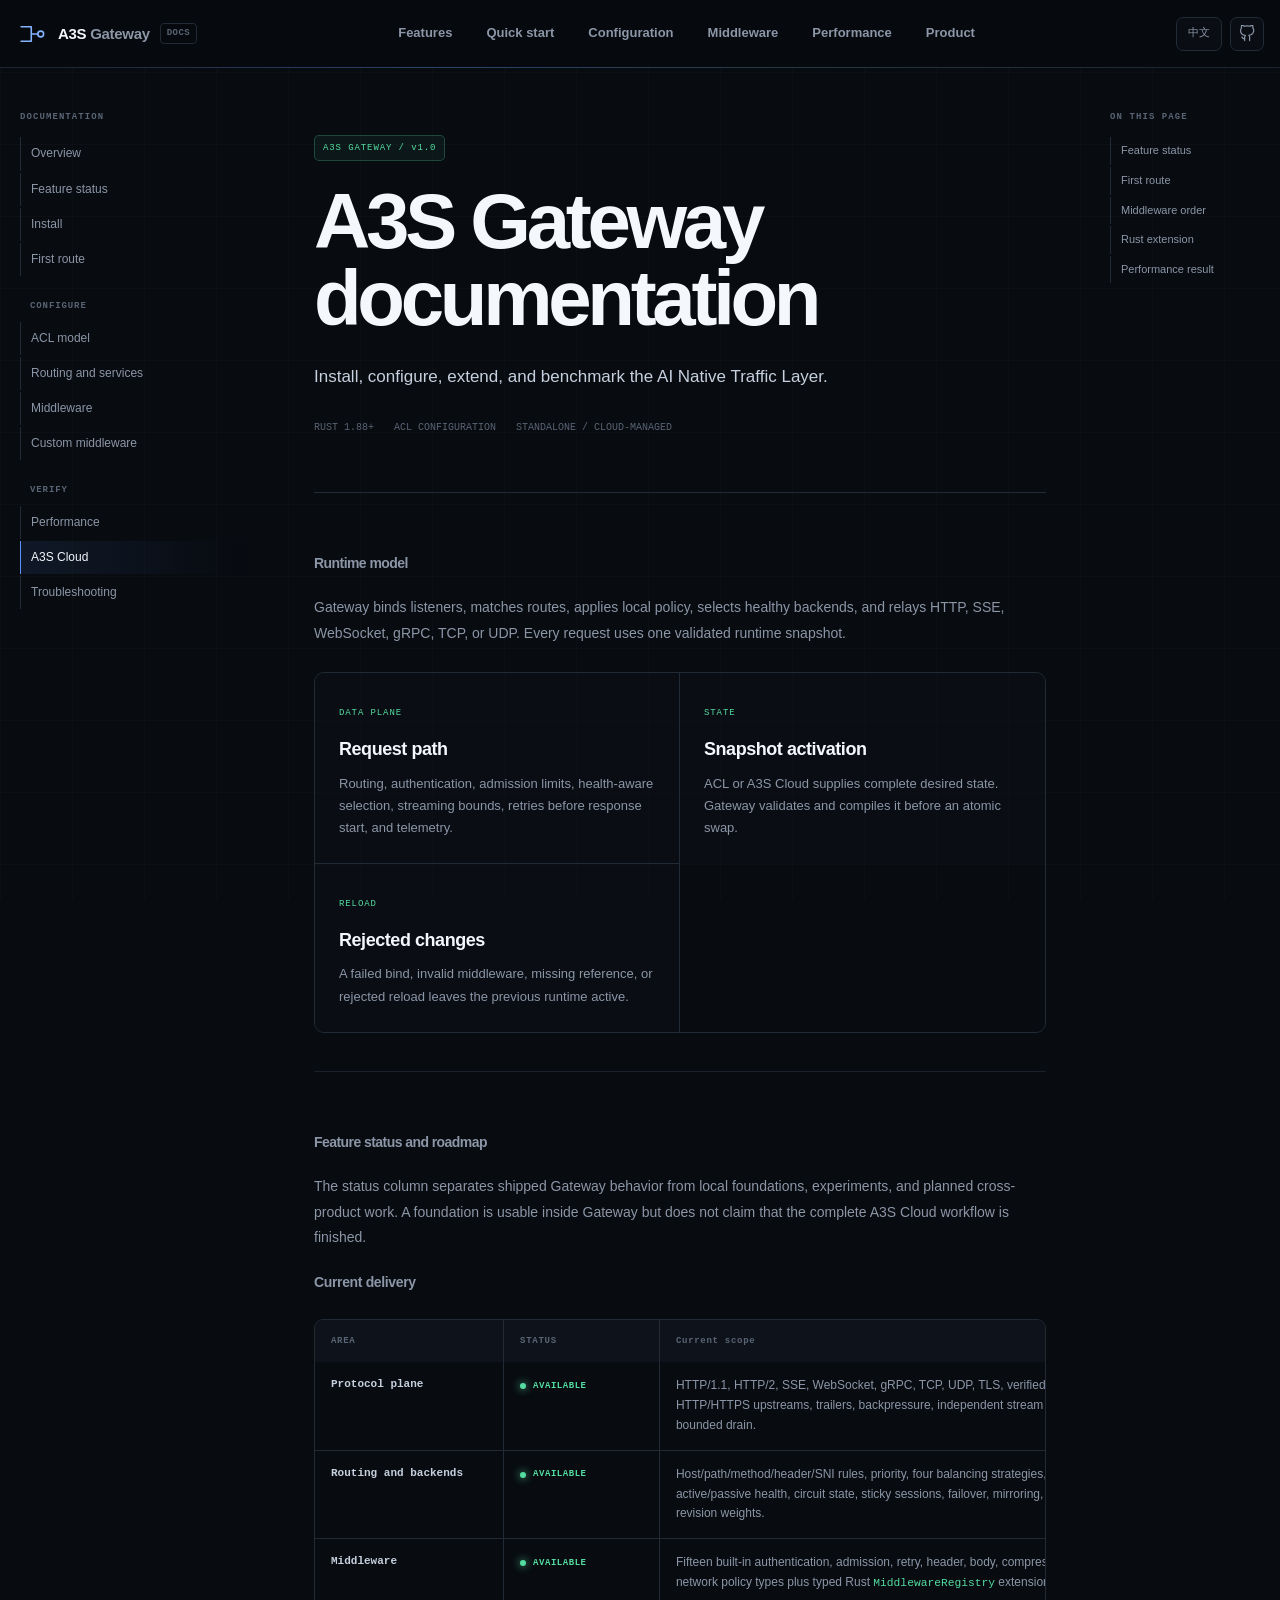
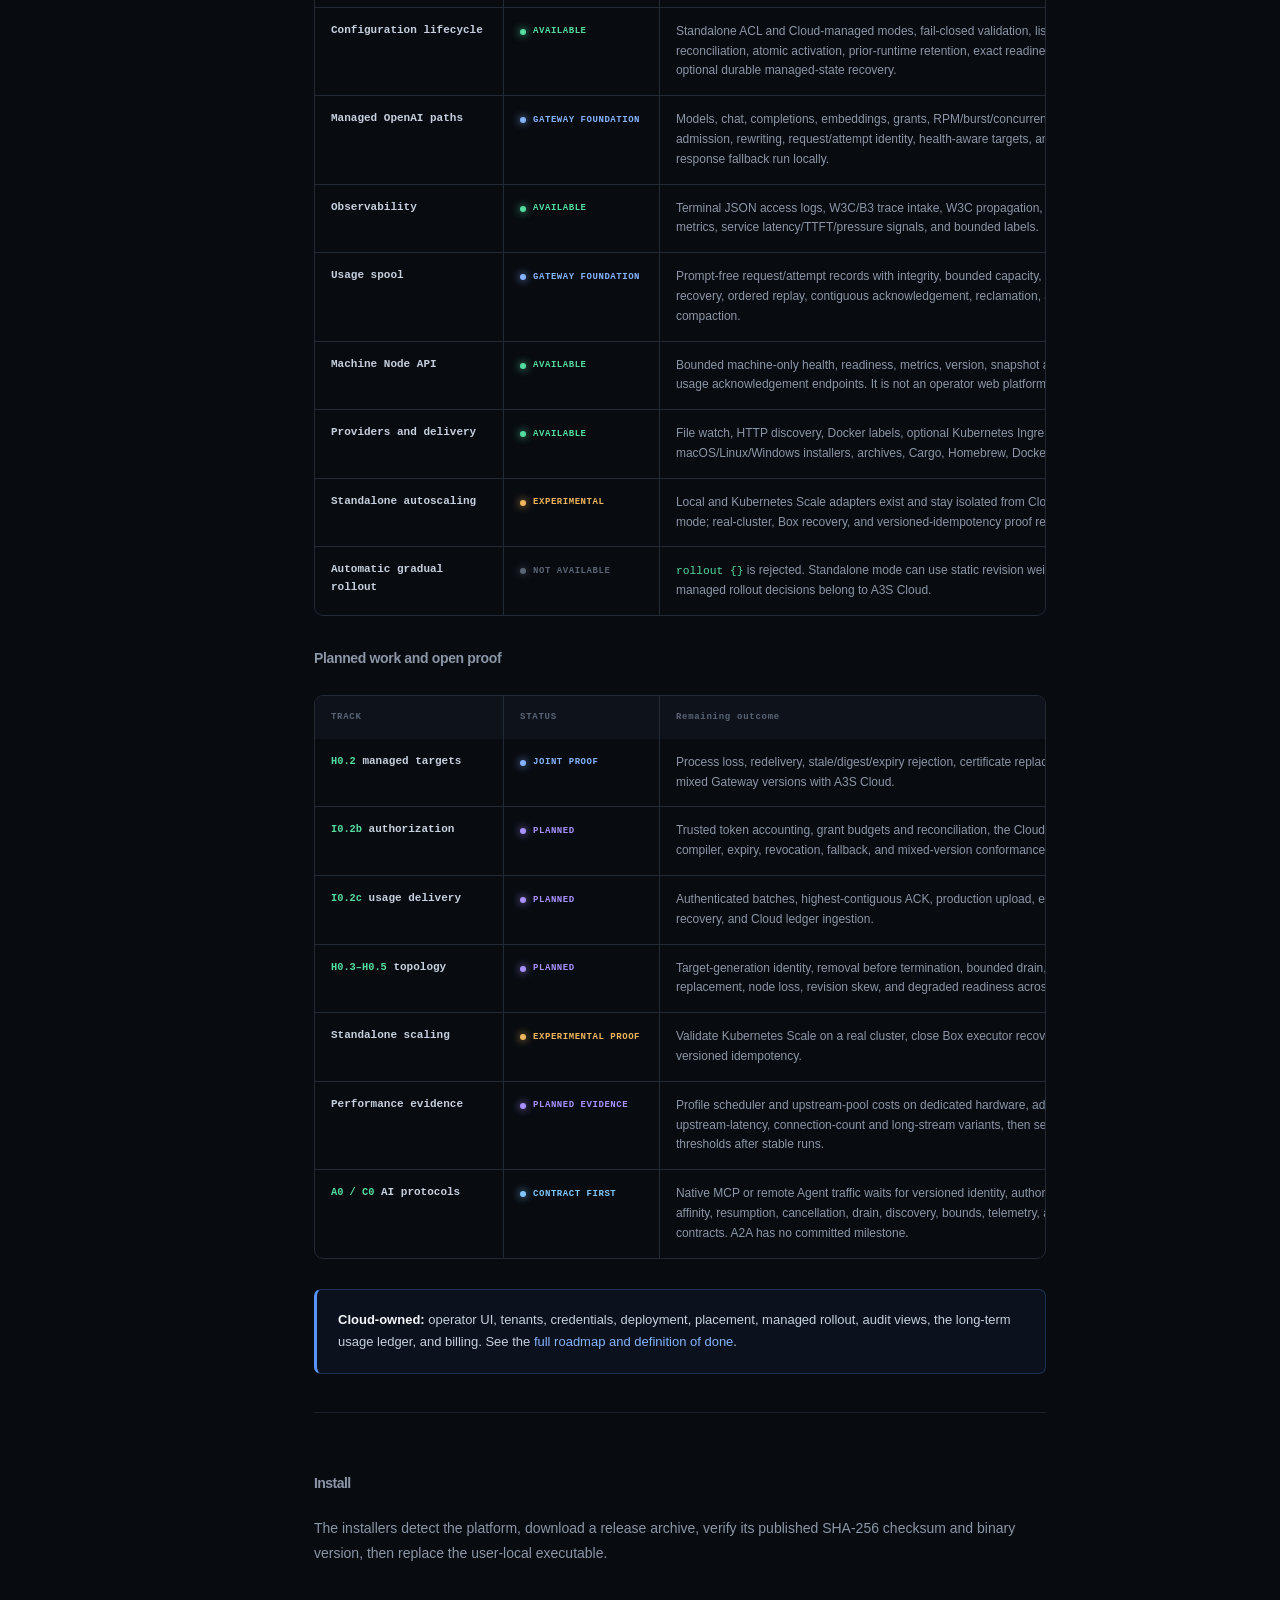
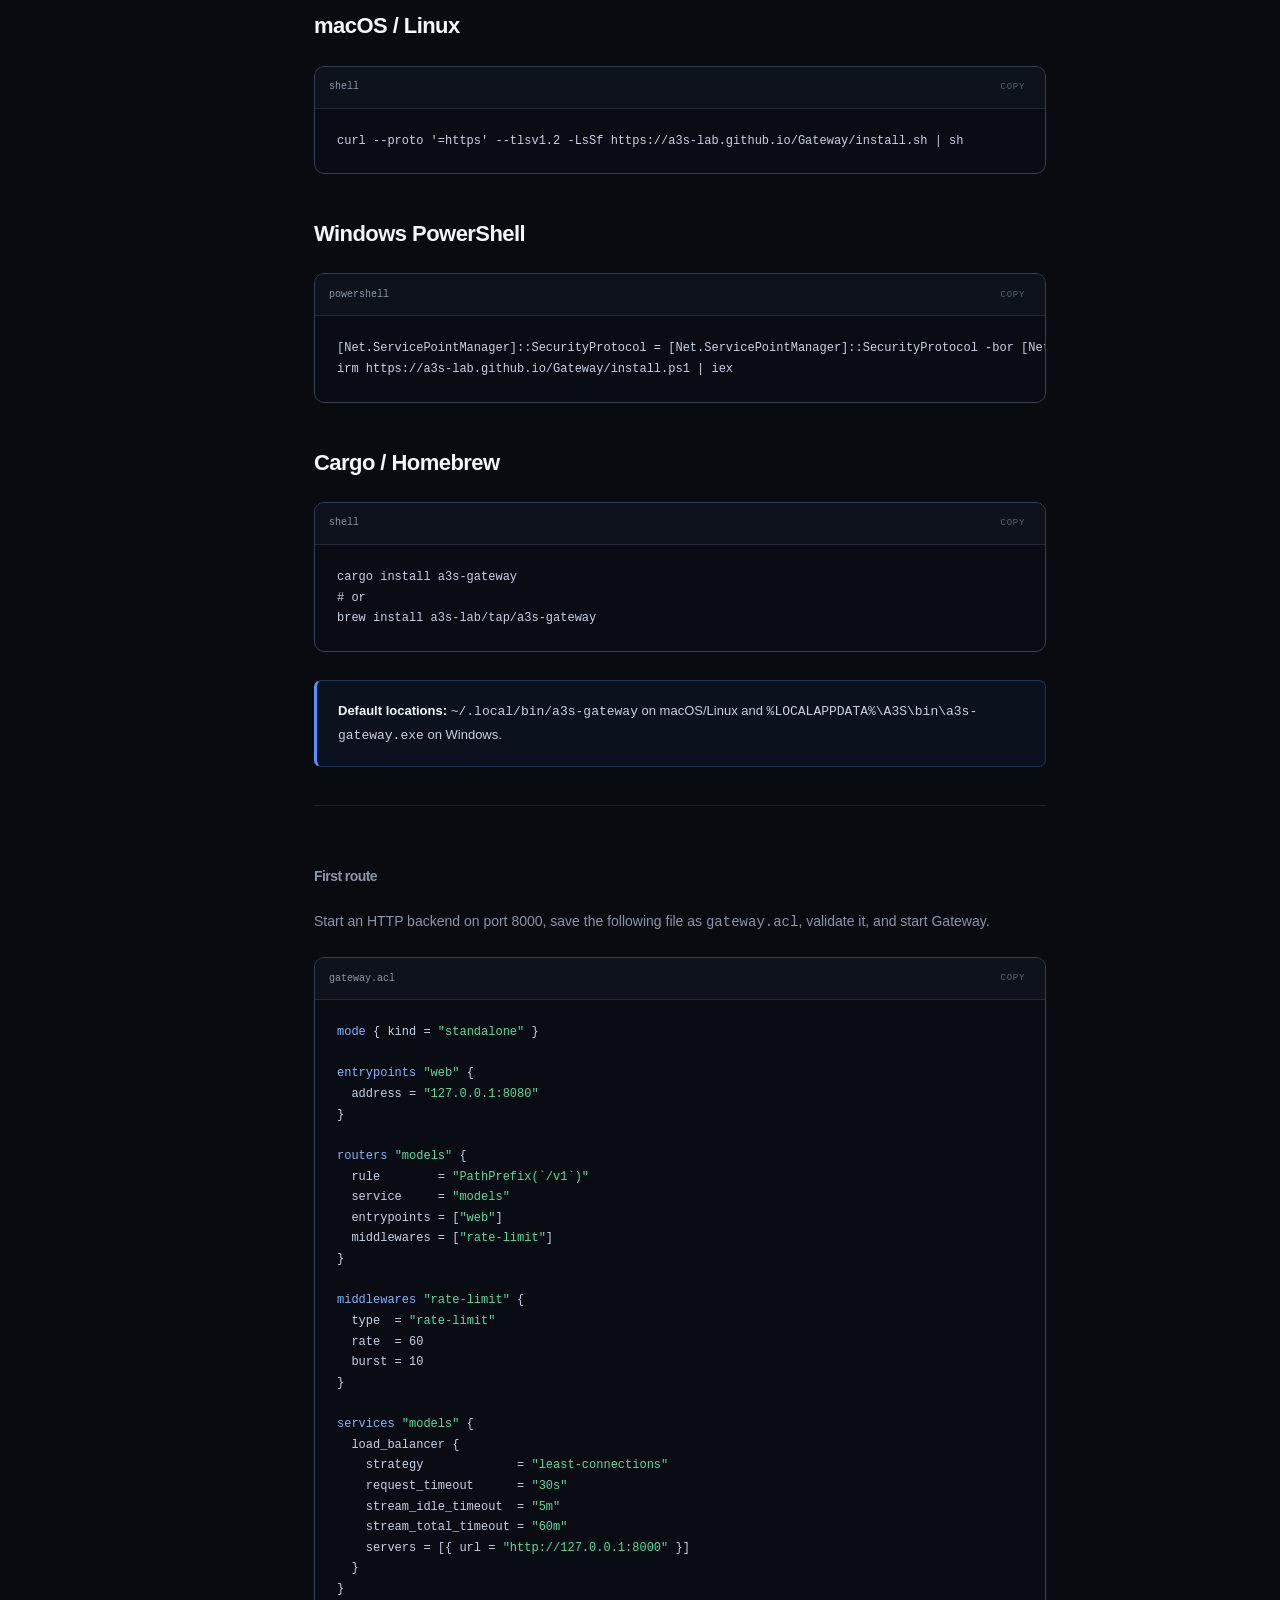
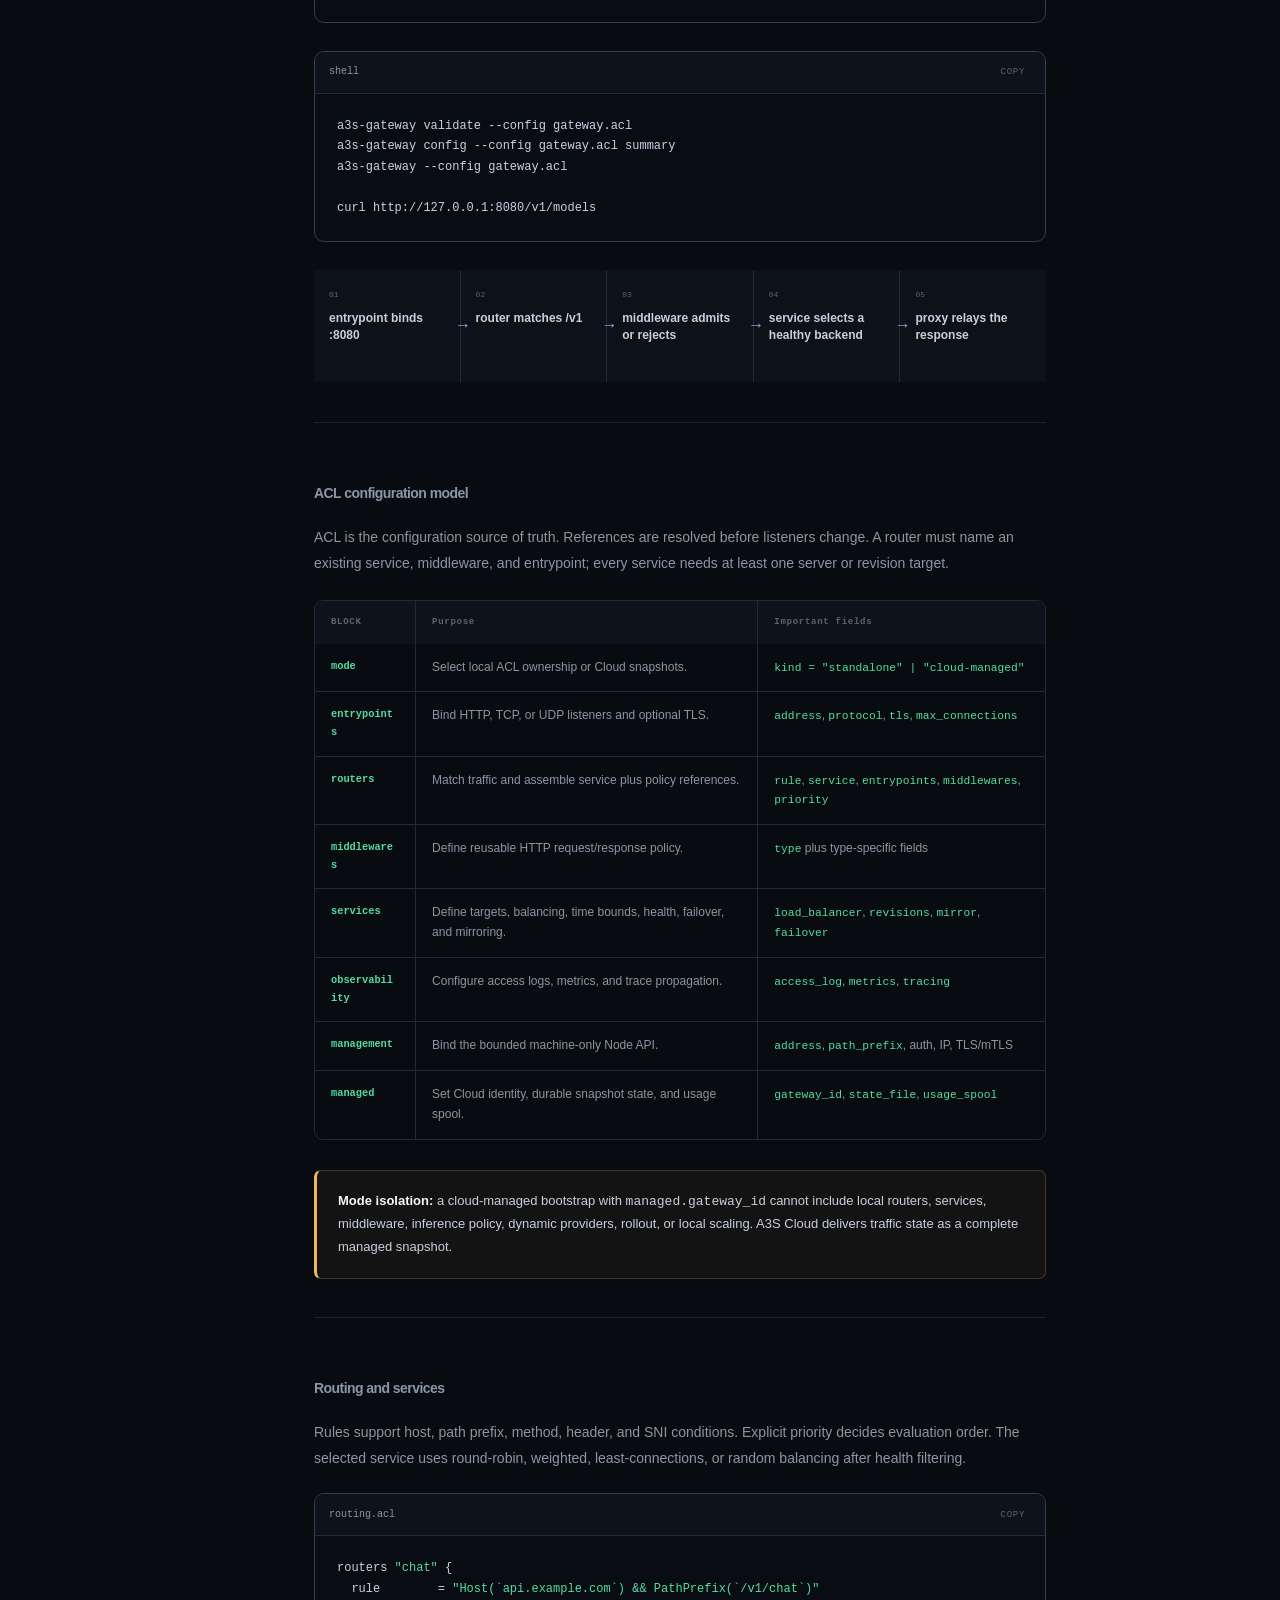
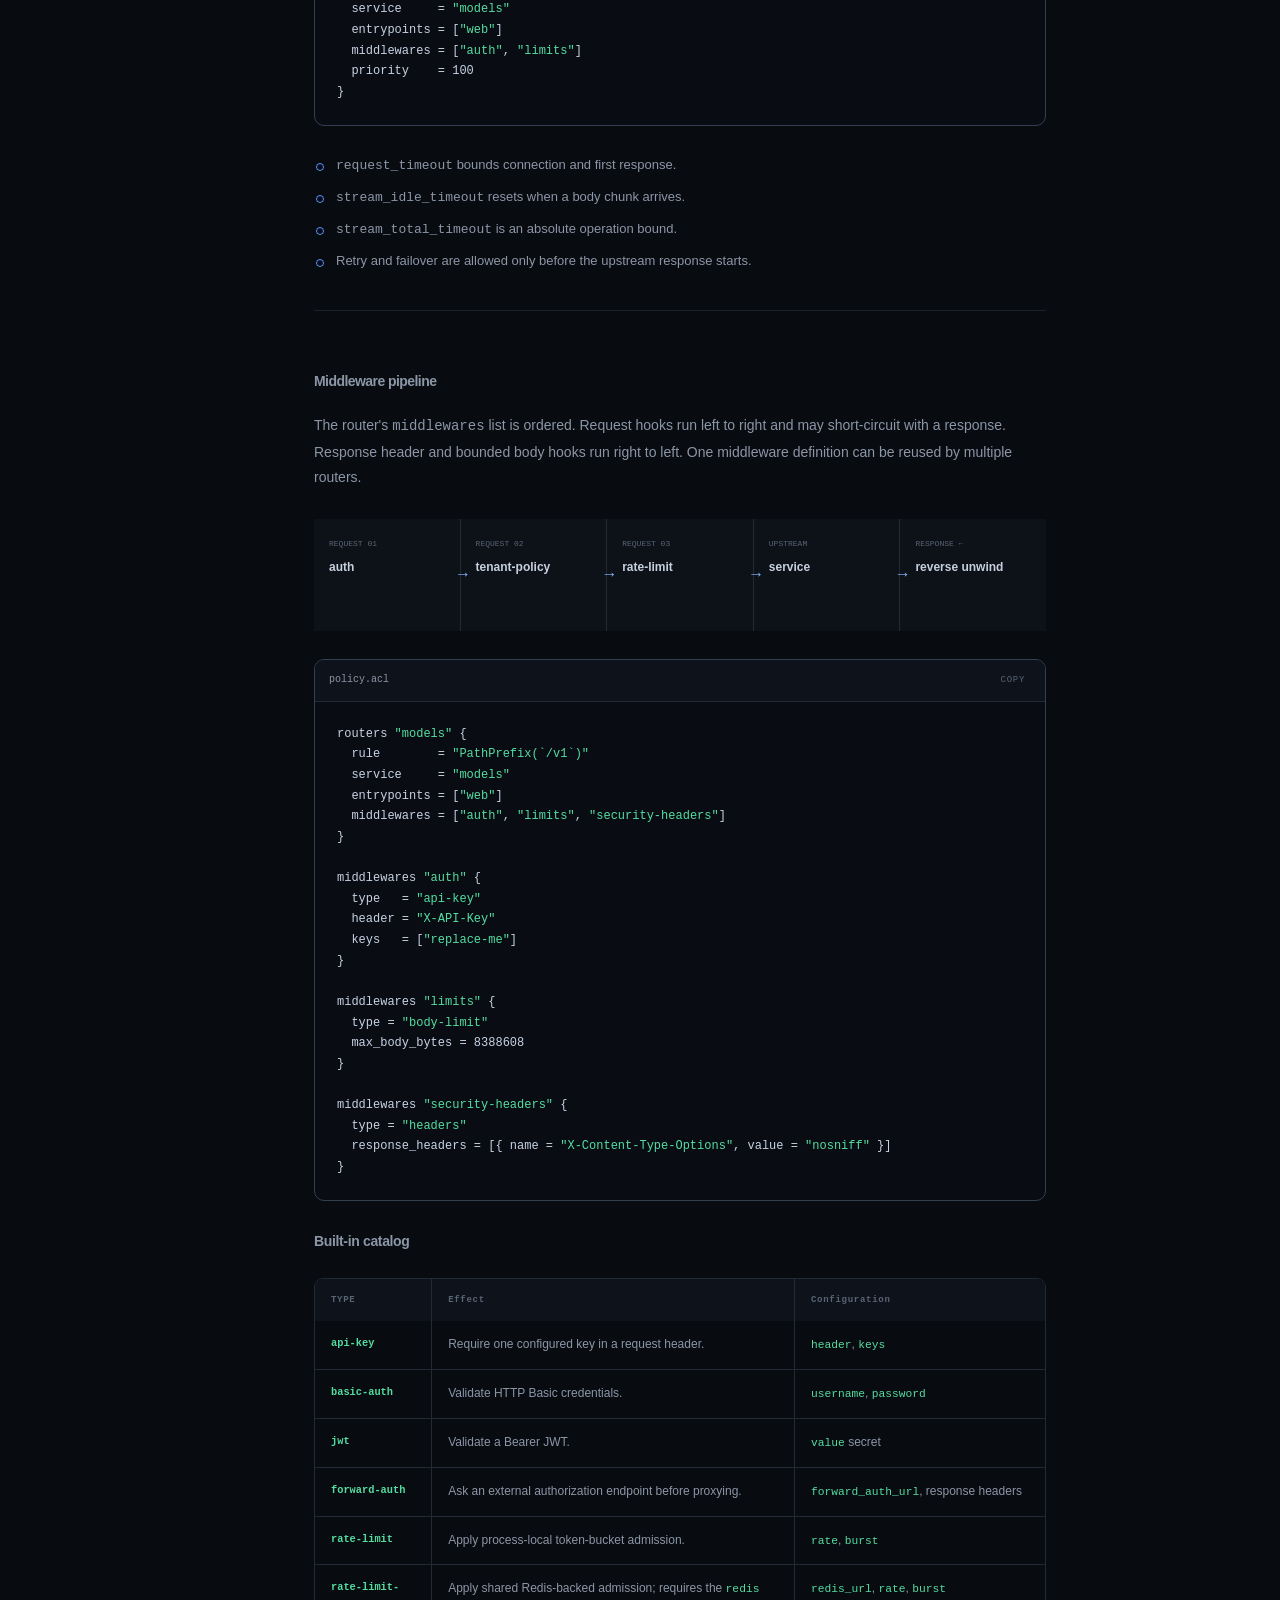
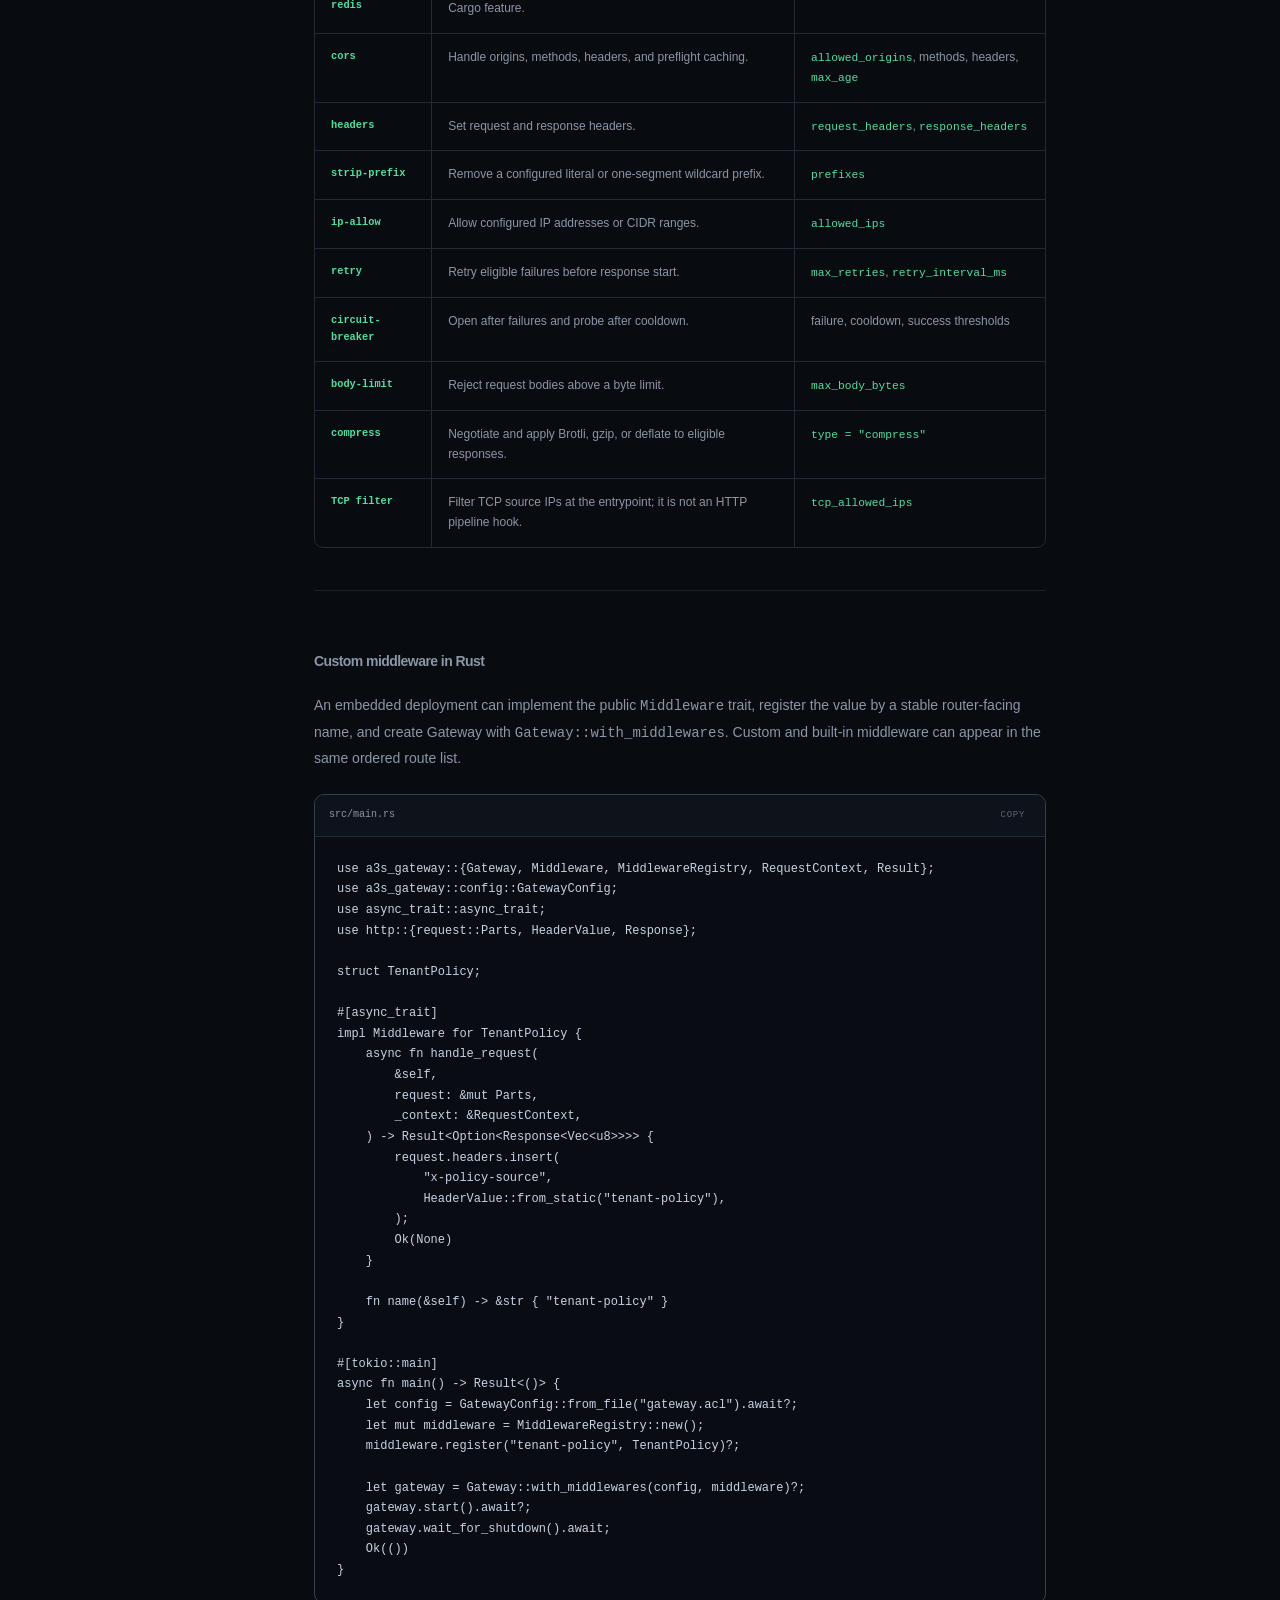
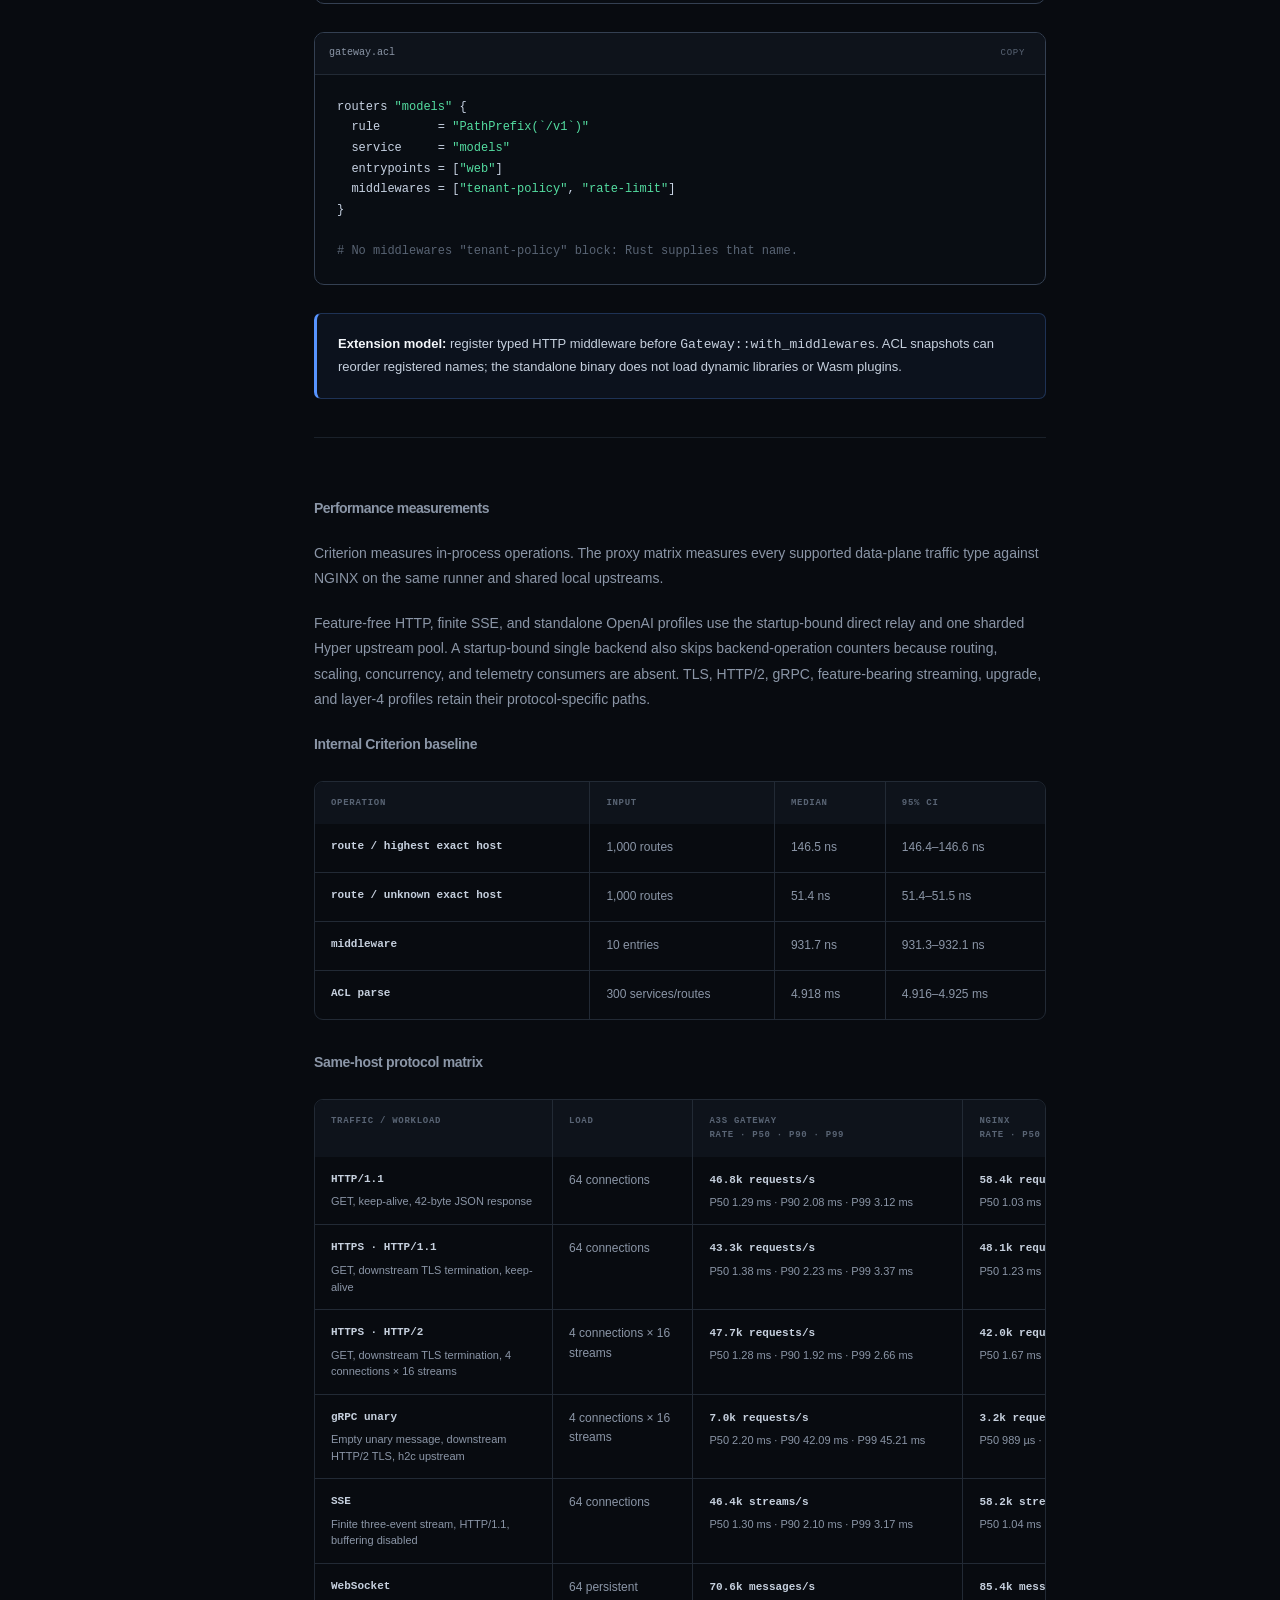
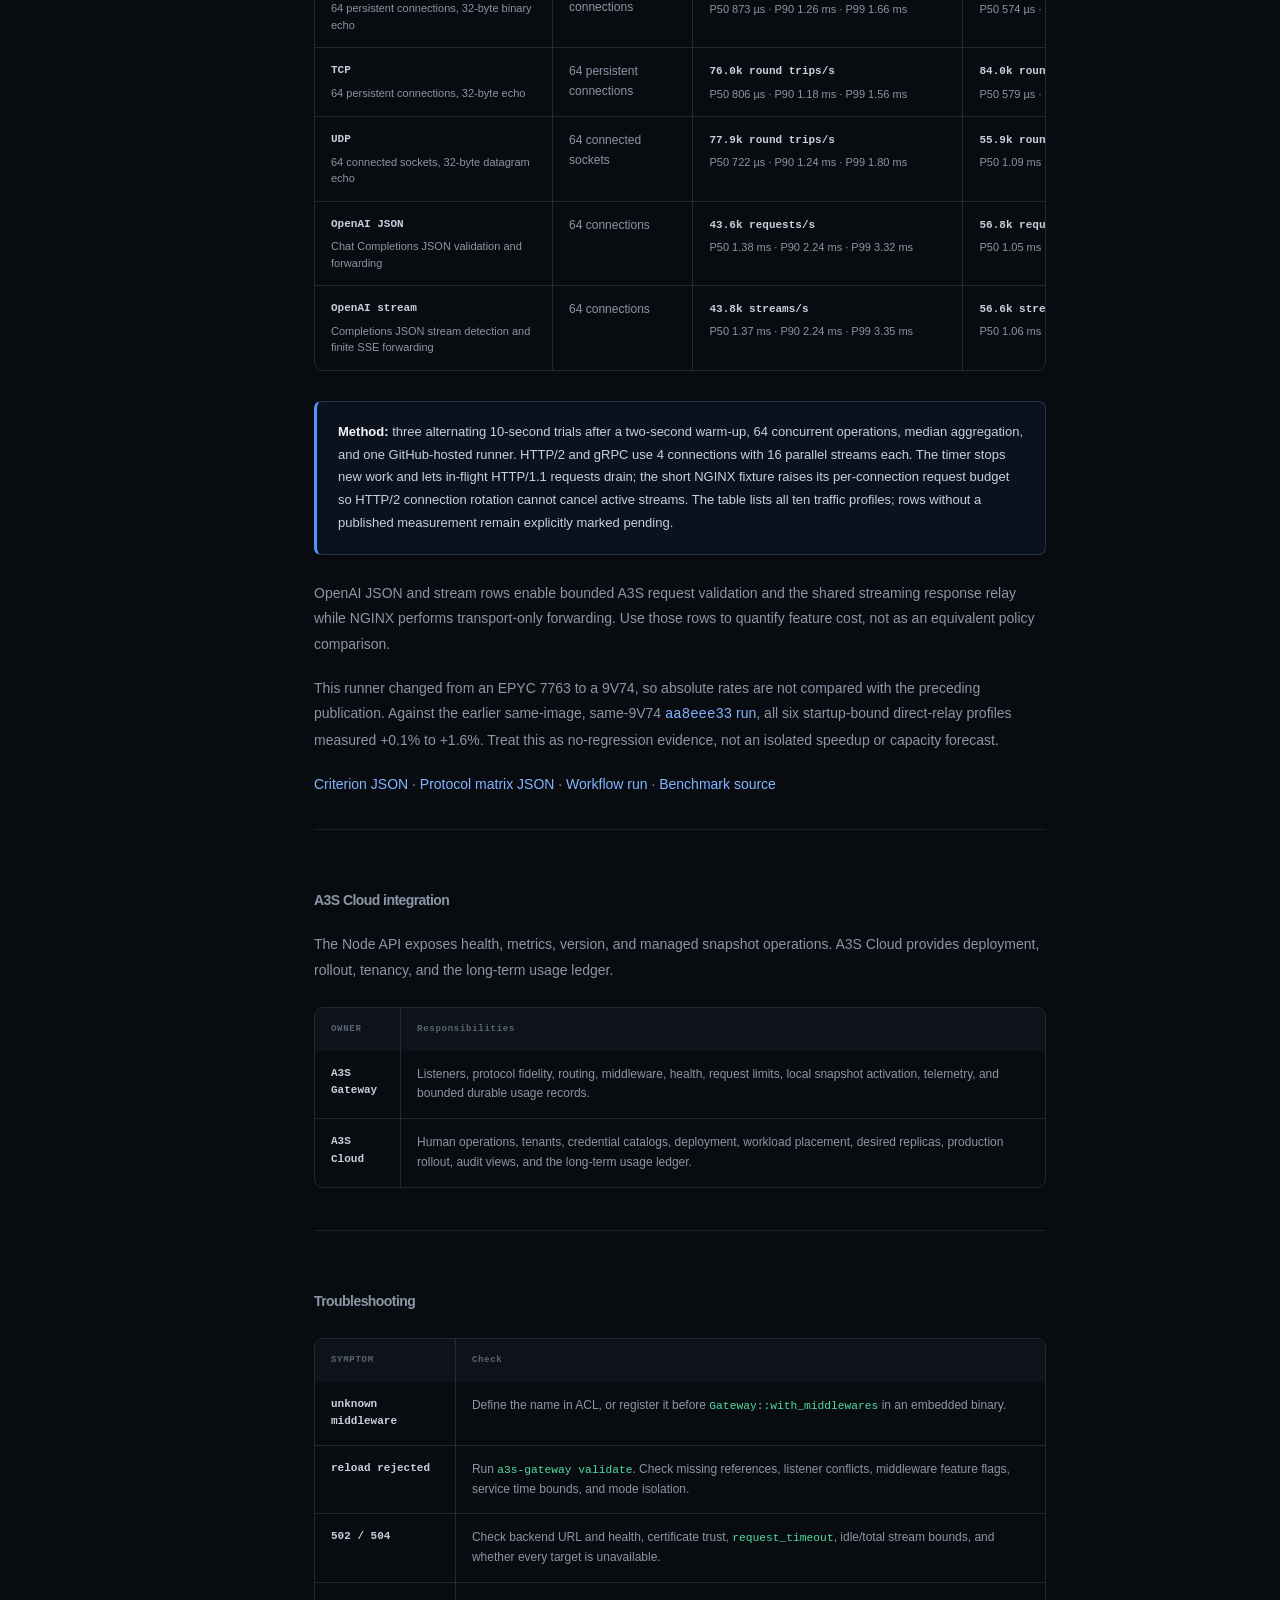
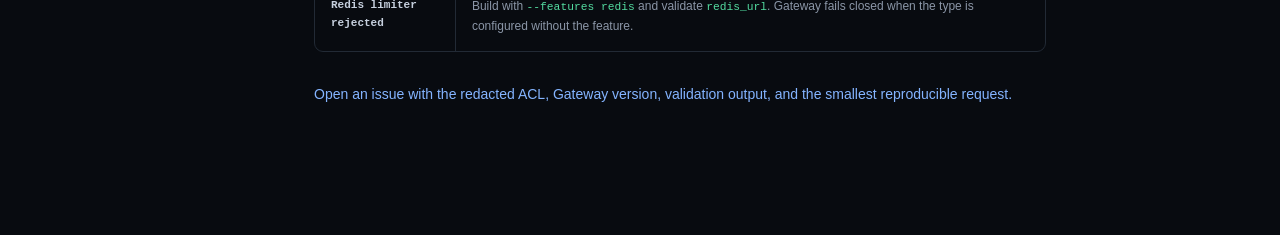
==== website/docs/index.html @ 1c530e9a "docs(performance): publish direct relay baseline" ====
<!doctype html>
<html lang="en" data-language="en">
  <head>
    <meta charset="utf-8">
    <meta name="viewport" content="width=device-width, initial-scale=1">
    <title>Documentation — A3S Gateway</title>
    <meta name="description" content="Install, configure, extend, benchmark, and operate A3S Gateway, the AI Native Traffic Layer.">
    <meta name="theme-color" content="#07090d">
    <link rel="canonical" href="https://a3s-lab.github.io/Gateway/docs/">
    <link rel="icon" href="../assets/mark.svg" type="image/svg+xml">
    <script>document.documentElement.classList.add("js");</script>
    <link rel="stylesheet" href="../styles/base.css?v=20260805">
    <link rel="stylesheet" href="../styles/sections.css?v=20260805c">
    <link rel="stylesheet" href="../styles/responsive.css?v=20260805c">
    <link rel="stylesheet" href="docs.css?v=20260805c">
    <script src="../traffic-profiles.js?v=20260805b" defer></script>
    <script src="../app.js?v=20260805b" defer></script>
    <script src="docs.js?v=20260805b" defer></script>
  </head>
  <body class="docs-page">
    <a class="skip-link" href="#docs-content">Skip to documentation</a>

    <header class="site-header docs-header">
      <nav class="nav-shell" aria-label="Documentation navigation">
        <a class="brand" href="../" aria-label="A3S Gateway home">
          <svg viewBox="0 0 44 44" aria-hidden="true"><path d="M7 12h14v20H7M21 22h9"></path><circle cx="34" cy="22" r="4"></circle></svg>
          <span>A3S <b>Gateway</b></span><small>DOCS</small>
        </a>
        <button class="menu-toggle" type="button" aria-expanded="false" aria-controls="nav-links" aria-label="Open navigation"><span></span><span></span><span></span></button>
        <div class="nav-links" id="nav-links">
          <a href="#feature-status"><span class="lang lang-en">Features</span><span class="lang lang-zh">特性</span></a>
          <a href="#quick-start"><span class="lang lang-en">Quick start</span><span class="lang lang-zh">快速开始</span></a>
          <a href="#configuration"><span class="lang lang-en">Configuration</span><span class="lang lang-zh">配置</span></a>
          <a href="#middleware"><span class="lang lang-en">Middleware</span><span class="lang lang-zh">中间件</span></a>
          <a href="#performance"><span class="lang lang-en">Performance</span><span class="lang lang-zh">性能</span></a>
          <a href="../"><span class="lang lang-en">Product</span><span class="lang lang-zh">产品主页</span></a>
        </div>
        <div class="nav-actions">
          <button class="language-toggle" type="button" data-language-toggle aria-label="Switch language"><span class="lang lang-en">中文</span><span class="lang lang-zh">EN</span></button>
          <a class="github-link" href="https://github.com/A3S-Lab/Gateway" aria-label="A3S Gateway on GitHub"><svg viewBox="0 0 24 24" aria-hidden="true"><path d="M15 22v-4a4.8 4.8 0 0 0-1-3.5c3.3-.4 6.8-1.6 6.8-7A5.4 5.4 0 0 0 19.4 4 5 5 0 0 0 19.3.5S18.2.1 15 1.8a13.4 13.4 0 0 0-7 0C4.8.1 3.7.5 3.7.5A5 5 0 0 0 3.6 4a5.4 5.4 0 0 0-1.4 3.7c0 5.4 3.5 6.6 6.8 7A4.8 4.8 0 0 0 8 18v4M8 19c-3 .9-3-1.5-4-2"></path></svg></a>
        </div>
      </nav>
    </header>

    <main class="docs-main">
      <div class="docs-layout">
        <aside class="docs-sidebar" aria-label="Documentation sections">
          <p>DOCUMENTATION</p>
          <nav>
            <a href="#overview" data-doc-link class="is-active"><span class="lang lang-en">Overview</span><span class="lang lang-zh">概览</span></a>
            <a href="#feature-status" data-doc-link><span class="lang lang-en">Feature status</span><span class="lang lang-zh">特性状态</span></a>
            <a href="#install" data-doc-link><span class="lang lang-en">Install</span><span class="lang lang-zh">安装</span></a>
            <a href="#quick-start" data-doc-link><span class="lang lang-en">First route</span><span class="lang lang-zh">第一条路由</span></a>
            <span class="docs-group">CONFIGURE</span>
            <a href="#configuration" data-doc-link><span class="lang lang-en">ACL model</span><span class="lang lang-zh">ACL 模型</span></a>
            <a href="#routing" data-doc-link><span class="lang lang-en">Routing and services</span><span class="lang lang-zh">路由与服务</span></a>
            <a href="#middleware" data-doc-link><span class="lang lang-en">Middleware</span><span class="lang lang-zh">中间件</span></a>
            <a href="#custom-middleware" data-doc-link><span class="lang lang-en">Custom middleware</span><span class="lang lang-zh">自定义中间件</span></a>
            <span class="docs-group">VERIFY</span>
            <a href="#performance" data-doc-link><span class="lang lang-en">Performance</span><span class="lang lang-zh">性能</span></a>
            <a href="#operations" data-doc-link><span class="lang lang-en">A3S Cloud</span><span class="lang lang-zh">A3S Cloud</span></a>
            <a href="#troubleshooting" data-doc-link><span class="lang lang-en">Troubleshooting</span><span class="lang lang-zh">故障排查</span></a>
          </nav>
        </aside>

        <article class="docs-content" id="docs-content">
          <header class="docs-hero">
            <p class="docs-kicker">A3S GATEWAY / v1.0</p>
            <h1 class="lang lang-en">A3S Gateway documentation</h1>
            <h1 class="lang lang-zh">A3S Gateway 文档</h1>
            <p class="lang lang-en">Install, configure, extend, and benchmark the AI Native Traffic Layer.</p>
            <p class="lang lang-zh">安装、配置、扩展并测试 AI Native Traffic Layer。</p>
            <div class="docs-meta"><span>RUST 1.88+</span><span>ACL CONFIGURATION</span><span>STANDALONE / CLOUD-MANAGED</span></div>
          </header>

          <section class="doc-section" id="overview">
            <h2 class="lang lang-en">Runtime model</h2>
            <h2 class="lang lang-zh">运行时模型</h2>
            <p class="lang lang-en">Gateway binds listeners, matches routes, applies local policy, selects healthy backends, and relays HTTP, SSE, WebSocket, gRPC, TCP, or UDP. Every request uses one validated runtime snapshot.</p>
            <p class="lang lang-zh">Gateway 绑定监听器、匹配路由、执行本地策略、选择健康后端，并转发 HTTP、SSE、WebSocket、gRPC、TCP 或 UDP。每个请求只使用一个已校验的运行时快照。</p>
            <div class="doc-grid">
              <article class="doc-card"><small>DATA PLANE</small><h3 class="lang lang-en">Request path</h3><h3 class="lang lang-zh">请求路径</h3><p class="lang lang-en">Routing, authentication, admission limits, health-aware selection, streaming bounds, retries before response start, and telemetry.</p><p class="lang lang-zh">路由、鉴权、准入限制、健康感知选择、流式边界、响应开始前重试和遥测。</p></article>
              <article class="doc-card"><small>STATE</small><h3 class="lang lang-en">Snapshot activation</h3><h3 class="lang lang-zh">快照激活</h3><p class="lang lang-en">ACL or A3S Cloud supplies complete desired state. Gateway validates and compiles it before an atomic swap.</p><p class="lang lang-zh">ACL 或 A3S Cloud 提供完整期望状态。Gateway 在原子切换前完成校验和编译。</p></article>
              <article class="doc-card"><small>RELOAD</small><h3 class="lang lang-en">Rejected changes</h3><h3 class="lang lang-zh">拒绝无效变更</h3><p class="lang lang-en">A failed bind, invalid middleware, missing reference, or rejected reload leaves the previous runtime active.</p><p class="lang lang-zh">监听失败、无效中间件、引用缺失或 reload 被拒绝时，原有运行时继续工作。</p></article>
            </div>
          </section>

          <section class="doc-section" id="feature-status">
            <h2 class="lang lang-en">Feature status and roadmap</h2>
            <h2 class="lang lang-zh">特性状态与路线图</h2>
            <p class="lang lang-en">The status column separates shipped Gateway behavior from local foundations, experiments, and planned cross-product work. A foundation is usable inside Gateway but does not claim that the complete A3S Cloud workflow is finished.</p>
            <p class="lang lang-zh">状态列把已交付的 Gateway 行为与本地基础、实验能力和计划中的跨产品工作分开。“Gateway 基础已提供”表示本地部分可用，但不代表完整 A3S Cloud 工作流已经完成。</p>

            <h3 class="lang lang-en">Current delivery</h3><h3 class="lang lang-zh">当前交付</h3>
            <div class="doc-table-wrap" tabindex="0" role="region" aria-label="Current Gateway feature status / Gateway 当前特性状态"><table class="doc-table doc-feature-table"><thead><tr><th>AREA</th><th>STATUS</th><th><span class="lang lang-en">Current scope</span><span class="lang lang-zh">当前范围</span></th></tr></thead><tbody>
              <tr><th>Protocol plane</th><td><span class="doc-status is-available"><span class="lang lang-en">Available</span><span class="lang lang-zh">已提供</span></span></td><td><span class="lang lang-en">HTTP/1.1, HTTP/2, SSE, WebSocket, gRPC, TCP, UDP, TLS, verified HTTP/HTTPS upstreams, trailers, backpressure, independent stream bounds, and bounded drain.</span><span class="lang lang-zh">HTTP/1.1、HTTP/2、SSE、WebSocket、gRPC、TCP、UDP、TLS、上游证书校验、trailer、背压、独立流式边界和有界排空。</span></td></tr>
              <tr><th>Routing and backends</th><td><span class="doc-status is-available"><span class="lang lang-en">Available</span><span class="lang lang-zh">已提供</span></span></td><td><span class="lang lang-en">Host/path/method/header/SNI rules, priority, four balancing strategies, active/passive health, circuit state, sticky sessions, failover, mirroring, and static revision weights.</span><span class="lang lang-zh">Host/路径/方法/header/SNI 规则、优先级、四种均衡策略、主动/被动健康、熔断状态、粘性会话、故障转移、镜像和静态版本权重。</span></td></tr>
              <tr><th>Middleware</th><td><span class="doc-status is-available"><span class="lang lang-en">Available</span><span class="lang lang-zh">已提供</span></span></td><td><span class="lang lang-en">Fifteen built-in authentication, admission, retry, header, body, compression, and network policy types plus typed Rust <code>MiddlewareRegistry</code> extensions.</span><span class="lang lang-zh">15 种内置鉴权、准入、重试、header、body、压缩和网络策略，以及类型化 Rust <code>MiddlewareRegistry</code> 扩展。</span></td></tr>
              <tr><th>Configuration lifecycle</th><td><span class="doc-status is-available"><span class="lang lang-en">Available</span><span class="lang lang-zh">已提供</span></span></td><td><span class="lang lang-en">Standalone ACL and Cloud-managed modes, fail-closed validation, listener reconciliation, atomic activation, prior-runtime retention, exact readiness, and optional durable managed-state recovery.</span><span class="lang lang-zh">Standalone ACL 与 cloud-managed 模式、失败关闭校验、监听器协调、原子激活、保留上一运行时、精确就绪状态和可选持久受管状态恢复。</span></td></tr>
              <tr><th>Managed OpenAI paths</th><td><span class="doc-status is-foundation"><span class="lang lang-en">Gateway foundation</span><span class="lang lang-zh">Gateway 基础已提供</span></span></td><td><span class="lang lang-en">Models, chat, completions, embeddings, grants, RPM/burst/concurrency admission, rewriting, request/attempt identity, health-aware targets, and pre-response fallback run locally.</span><span class="lang lang-zh">模型列表、Chat、Completions、Embeddings、授权、RPM/突发/并发准入、重写、请求/尝试身份、健康目标和响应前 fallback 在本地运行。</span></td></tr>
              <tr><th>Observability</th><td><span class="doc-status is-available"><span class="lang lang-en">Available</span><span class="lang lang-zh">已提供</span></span></td><td><span class="lang lang-en">Terminal JSON access logs, W3C/B3 trace intake, W3C propagation, Prometheus metrics, service latency/TTFT/pressure signals, and bounded labels.</span><span class="lang lang-zh">终端 JSON 访问日志、W3C/B3 trace 接收、W3C 传播、Prometheus 指标、服务延迟/TTFT/压力信号和有界标签。</span></td></tr>
              <tr><th>Usage spool</th><td><span class="doc-status is-foundation"><span class="lang lang-en">Gateway foundation</span><span class="lang lang-zh">Gateway 基础已提供</span></span></td><td><span class="lang lang-en">Prompt-free request/attempt records with integrity, bounded capacity, restart recovery, ordered replay, contiguous acknowledgement, reclamation, and compaction.</span><span class="lang lang-zh">不含 prompt 的请求/尝试记录，支持完整性、容量边界、重启恢复、有序重放、连续确认、空间回收和压缩。</span></td></tr>
              <tr><th>Machine Node API</th><td><span class="doc-status is-available"><span class="lang lang-en">Available</span><span class="lang lang-zh">已提供</span></span></td><td><span class="lang lang-en">Bounded machine-only health, readiness, metrics, version, snapshot apply, and usage acknowledgement endpoints. It is not an operator web platform.</span><span class="lang lang-zh">受限的机器专用健康、就绪、指标、版本、快照应用和用量确认端点；它不是运维 Web 平台。</span></td></tr>
              <tr><th>Providers and delivery</th><td><span class="doc-status is-available"><span class="lang lang-en">Available</span><span class="lang lang-zh">已提供</span></span></td><td><span class="lang lang-en">File watch, HTTP discovery, Docker labels, optional Kubernetes Ingress, verified macOS/Linux/Windows installers, archives, Cargo, Homebrew, Docker, and Helm.</span><span class="lang lang-zh">文件监听、HTTP 发现、Docker 标签、可选 Kubernetes Ingress，以及校验过的 macOS/Linux/Windows 安装器、归档、Cargo、Homebrew、Docker 和 Helm。</span></td></tr>
              <tr><th>Standalone autoscaling</th><td><span class="doc-status is-experimental"><span class="lang lang-en">Experimental</span><span class="lang lang-zh">实验性</span></span></td><td><span class="lang lang-en">Local and Kubernetes Scale adapters exist and stay isolated from Cloud-managed mode; real-cluster, Box recovery, and versioned-idempotency proof remain open.</span><span class="lang lang-zh">本地与 Kubernetes Scale 适配器已存在，并与 cloud-managed 模式隔离；真实集群、Box 恢复和版本化幂等验证仍待完成。</span></td></tr>
              <tr><th>Automatic gradual rollout</th><td><span class="doc-status is-unavailable"><span class="lang lang-en">Not available</span><span class="lang lang-zh">未提供</span></span></td><td><span class="lang lang-en"><code>rollout {}</code> is rejected. Standalone mode can use static revision weights; managed rollout decisions belong to A3S Cloud.</span><span class="lang lang-zh">Gateway 会拒绝 <code>rollout {}</code>。Standalone 可使用静态版本权重；受管发布决策属于 A3S Cloud。</span></td></tr>
            </tbody></table></div>

            <h3 class="lang lang-en">Planned work and open proof</h3><h3 class="lang lang-zh">计划能力与待完成验证</h3>
            <div class="doc-table-wrap" tabindex="0" role="region" aria-label="Gateway roadmap / Gateway 路线图"><table class="doc-table doc-feature-table"><thead><tr><th>TRACK</th><th>STATUS</th><th><span class="lang lang-en">Remaining outcome</span><span class="lang lang-zh">待完成结果</span></th></tr></thead><tbody>
              <tr><th><code>H0.2</code> managed targets</th><td><span class="doc-status is-foundation"><span class="lang lang-en">Joint proof</span><span class="lang lang-zh">联合验证</span></span></td><td><span class="lang lang-en">Process loss, redelivery, stale/digest/expiry rejection, certificate replacement, and mixed Gateway versions with A3S Cloud.</span><span class="lang lang-zh">与 A3S Cloud 联合验证进程丢失、重新投递、过期/摘要/有效期拒绝、证书替换和混合 Gateway 版本。</span></td></tr>
              <tr><th><code>I0.2b</code> authorization</th><td><span class="doc-status is-planned"><span class="lang lang-en">Planned</span><span class="lang lang-zh">计划中</span></span></td><td><span class="lang lang-en">Trusted token accounting, grant budgets and reconciliation, the Cloud policy compiler, expiry, revocation, fallback, and mixed-version conformance.</span><span class="lang lang-zh">可信 token 计量、授权预算与对账、Cloud 策略编译器，以及过期、撤销、fallback 和混合版本一致性。</span></td></tr>
              <tr><th><code>I0.2c</code> usage delivery</th><td><span class="doc-status is-planned"><span class="lang lang-en">Planned</span><span class="lang lang-zh">计划中</span></span></td><td><span class="lang lang-en">Authenticated batches, highest-contiguous ACK, production upload, explicit gap recovery, and Cloud ledger ingestion.</span><span class="lang lang-zh">认证批次、最高连续 ACK、生产上传、显式缺口恢复和 Cloud 用量账本接入。</span></td></tr>
              <tr><th><code>H0.3–H0.5</code> topology</th><td><span class="doc-status is-planned"><span class="lang lang-en">Planned</span><span class="lang lang-zh">计划中</span></span></td><td><span class="lang lang-en">Target-generation identity, removal before termination, bounded drain, rolling replacement, node loss, revision skew, and degraded readiness across replicas.</span><span class="lang lang-zh">目标代际身份、终止前移除、有界排空、滚动替换、节点丢失、版本偏差和多副本降级就绪。</span></td></tr>
              <tr><th>Standalone scaling</th><td><span class="doc-status is-experimental"><span class="lang lang-en">Experimental proof</span><span class="lang lang-zh">实验验证</span></span></td><td><span class="lang lang-en">Validate Kubernetes Scale on a real cluster, close Box executor recovery, and add versioned idempotency.</span><span class="lang lang-zh">在真实集群验证 Kubernetes Scale，完成 Box 执行器恢复并增加版本化幂等。</span></td></tr>
              <tr><th>Performance evidence</th><td><span class="doc-status is-planned"><span class="lang lang-en">Planned evidence</span><span class="lang lang-zh">计划验证</span></span></td><td><span class="lang lang-en">Profile scheduler and upstream-pool costs on dedicated hardware, add payload, upstream-latency, connection-count and long-stream variants, then set regression thresholds after stable runs.</span><span class="lang lang-zh">在专用硬件上分析调度器和上游连接池成本，增加 payload、上游延迟、连接数和长流变体，并在数据稳定后设置回归阈值。</span></td></tr>
              <tr><th><code>A0 / C0</code> AI protocols</th><td><span class="doc-status is-contract"><span class="lang lang-en">Contract first</span><span class="lang lang-zh">合同优先</span></span></td><td><span class="lang lang-en">Native MCP or remote Agent traffic waits for versioned identity, authorization, affinity, resumption, cancellation, drain, discovery, bounds, telemetry, and recovery contracts. A2A has no committed milestone.</span><span class="lang lang-zh">原生 MCP 或远程 Agent 流量要先定义版本化身份、授权、亲和、恢复、取消、排空、发现、边界、遥测和恢复合同；A2A 尚无承诺里程碑。</span></td></tr>
            </tbody></table></div>
            <div class="doc-callout"><span class="lang lang-en"><strong>Cloud-owned:</strong> operator UI, tenants, credentials, deployment, placement, managed rollout, audit views, the long-term usage ledger, and billing. See the <a href="https://github.com/A3S-Lab/Gateway/blob/main/ROADMAP.md">full roadmap and definition of done</a>.</span><span class="lang lang-zh"><strong>由 Cloud 负责：</strong>运维 UI、租户、凭据、部署、调度、受管发布、审计视图、长期用量账本和计费。参阅<a href="https://github.com/A3S-Lab/Gateway/blob/main/ROADMAP.md">完整路线图与完成标准</a>。</span></div>
          </section>

          <section class="doc-section" id="install">
            <h2 class="lang lang-en">Install</h2>
            <h2 class="lang lang-zh">安装</h2>
            <p class="lang lang-en">The installers detect the platform, download a release archive, verify its published SHA-256 checksum and binary version, then replace the user-local executable.</p>
            <p class="lang lang-zh">安装脚本会检测平台、下载发布归档、校验已发布的 SHA-256 和二进制版本，然后替换用户目录中的可执行文件。</p>
            <h3>macOS / Linux</h3>
            <div class="doc-code"><header><code>shell</code><button type="button" data-copy-target="#install-unix">COPY</button></header><pre id="install-unix"><code>curl --proto '=https' --tlsv1.2 -LsSf https://a3s-lab.github.io/Gateway/install.sh | sh</code></pre></div>
            <h3>Windows PowerShell</h3>
            <div class="doc-code"><header><code>powershell</code><button type="button" data-copy-target="#install-windows">COPY</button></header><pre id="install-windows"><code>[Net.ServicePointManager]::SecurityProtocol = [Net.ServicePointManager]::SecurityProtocol -bor [Net.SecurityProtocolType]::Tls12
irm https://a3s-lab.github.io/Gateway/install.ps1 | iex</code></pre></div>
            <h3>Cargo / Homebrew</h3>
            <div class="doc-code"><header><code>shell</code><button type="button" data-copy-target="#install-package">COPY</button></header><pre id="install-package"><code>cargo install a3s-gateway
# or
brew install a3s-lab/tap/a3s-gateway</code></pre></div>
            <div class="doc-callout"><span class="lang lang-en"><strong>Default locations:</strong> <code>~/.local/bin/a3s-gateway</code> on macOS/Linux and <code>%LOCALAPPDATA%\A3S\bin\a3s-gateway.exe</code> on Windows.</span><span class="lang lang-zh"><strong>默认位置：</strong>macOS/Linux 为 <code>~/.local/bin/a3s-gateway</code>，Windows 为 <code>%LOCALAPPDATA%\A3S\bin\a3s-gateway.exe</code>。</span></div>
          </section>

          <section class="doc-section" id="quick-start">
            <h2 class="lang lang-en">First route</h2>
            <h2 class="lang lang-zh">第一条路由</h2>
            <p class="lang lang-en">Start an HTTP backend on port 8000, save the following file as <code>gateway.acl</code>, validate it, and start Gateway.</p>
            <p class="lang lang-zh">先在 8000 端口启动一个 HTTP 后端，把下面的内容保存为 <code>gateway.acl</code>，完成校验后启动 Gateway。</p>
            <div class="doc-code"><header><code>gateway.acl</code><button type="button" data-copy-target="#quick-acl">COPY</button></header><pre id="quick-acl"><code><span class="token-keyword">mode</span> { kind = <span class="token-string">"standalone"</span> }

<span class="token-keyword">entrypoints</span> <span class="token-string">"web"</span> {
  address = <span class="token-string">"127.0.0.1:8080"</span>
}

<span class="token-keyword">routers</span> <span class="token-string">"models"</span> {
  rule        = <span class="token-string">"PathPrefix(`/v1`)"</span>
  service     = <span class="token-string">"models"</span>
  entrypoints = [<span class="token-string">"web"</span>]
  middlewares = [<span class="token-string">"rate-limit"</span>]
}

<span class="token-keyword">middlewares</span> <span class="token-string">"rate-limit"</span> {
  type  = <span class="token-string">"rate-limit"</span>
  rate  = 60
  burst = 10
}

<span class="token-keyword">services</span> <span class="token-string">"models"</span> {
  load_balancer {
    strategy             = <span class="token-string">"least-connections"</span>
    request_timeout      = <span class="token-string">"30s"</span>
    stream_idle_timeout  = <span class="token-string">"5m"</span>
    stream_total_timeout = <span class="token-string">"60m"</span>
    servers = [{ url = <span class="token-string">"http://127.0.0.1:8000"</span> }]
  }
}</code></pre></div>
            <div class="doc-code"><header><code>shell</code><button type="button" data-copy-target="#quick-run">COPY</button></header><pre id="quick-run"><code>a3s-gateway validate --config gateway.acl
a3s-gateway config --config gateway.acl summary
a3s-gateway --config gateway.acl

curl http://127.0.0.1:8080/v1/models</code></pre></div>
            <div class="doc-steps" aria-label="Request configuration flow"><div><small>01</small><b>entrypoint binds :8080</b></div><div><small>02</small><b>router matches /v1</b></div><div><small>03</small><b>middleware admits or rejects</b></div><div><small>04</small><b>service selects a healthy backend</b></div><div><small>05</small><b>proxy relays the response</b></div></div>
          </section>

          <section class="doc-section" id="configuration">
            <h2 class="lang lang-en">ACL configuration model</h2>
            <h2 class="lang lang-zh">ACL 配置模型</h2>
            <p class="lang lang-en">ACL is the configuration source of truth. References are resolved before listeners change. A router must name an existing service, middleware, and entrypoint; every service needs at least one server or revision target.</p>
            <p class="lang lang-zh">ACL 是配置事实源。Gateway 会在监听器变化前解析全部引用。路由必须引用已有的服务、中间件和 entrypoint；每个服务至少要有一个 server 或 revision target。</p>
            <div class="doc-table-wrap"><table class="doc-table"><thead><tr><th>BLOCK</th><th><span class="lang lang-en">Purpose</span><span class="lang lang-zh">作用</span></th><th><span class="lang lang-en">Important fields</span><span class="lang lang-zh">关键字段</span></th></tr></thead><tbody>
              <tr><th><code>mode</code></th><td><span class="lang lang-en">Select local ACL ownership or Cloud snapshots.</span><span class="lang lang-zh">选择本地 ACL 或 Cloud 快照作为状态来源。</span></td><td><code>kind = "standalone" | "cloud-managed"</code></td></tr>
              <tr><th><code>entrypoints</code></th><td><span class="lang lang-en">Bind HTTP, TCP, or UDP listeners and optional TLS.</span><span class="lang lang-zh">绑定 HTTP、TCP 或 UDP 监听器及可选 TLS。</span></td><td><code>address</code>, <code>protocol</code>, <code>tls</code>, <code>max_connections</code></td></tr>
              <tr><th><code>routers</code></th><td><span class="lang lang-en">Match traffic and assemble service plus policy references.</span><span class="lang lang-zh">匹配流量并组合服务与策略引用。</span></td><td><code>rule</code>, <code>service</code>, <code>entrypoints</code>, <code>middlewares</code>, <code>priority</code></td></tr>
              <tr><th><code>middlewares</code></th><td><span class="lang lang-en">Define reusable HTTP request/response policy.</span><span class="lang lang-zh">定义可复用的 HTTP 请求/响应策略。</span></td><td><code>type</code> plus type-specific fields</td></tr>
              <tr><th><code>services</code></th><td><span class="lang lang-en">Define targets, balancing, time bounds, health, failover, and mirroring.</span><span class="lang lang-zh">定义目标、负载均衡、时间边界、健康检查、故障转移和镜像。</span></td><td><code>load_balancer</code>, <code>revisions</code>, <code>mirror</code>, <code>failover</code></td></tr>
              <tr><th><code>observability</code></th><td><span class="lang lang-en">Configure access logs, metrics, and trace propagation.</span><span class="lang lang-zh">配置访问日志、指标和 trace 传播。</span></td><td><code>access_log</code>, <code>metrics</code>, <code>tracing</code></td></tr>
              <tr><th><code>management</code></th><td><span class="lang lang-en">Bind the bounded machine-only Node API.</span><span class="lang lang-zh">绑定受限的机器专用 Node API。</span></td><td><code>address</code>, <code>path_prefix</code>, auth, IP, TLS/mTLS</td></tr>
              <tr><th><code>managed</code></th><td><span class="lang lang-en">Set Cloud identity, durable snapshot state, and usage spool.</span><span class="lang lang-zh">设置 Cloud 身份、持久快照状态和用量 spool。</span></td><td><code>gateway_id</code>, <code>state_file</code>, <code>usage_spool</code></td></tr>
            </tbody></table></div>
            <div class="doc-callout is-warning"><span class="lang lang-en"><strong>Mode isolation:</strong> a cloud-managed bootstrap with <code>managed.gateway_id</code> cannot include local routers, services, middleware, inference policy, dynamic providers, rollout, or local scaling. A3S Cloud delivers traffic state as a complete managed snapshot.</span><span class="lang lang-zh"><strong>模式隔离：</strong>设置 <code>managed.gateway_id</code> 的 cloud-managed 启动配置不能包含本地路由、服务、中间件、推理策略、动态 provider、rollout 或本地扩缩容。流量状态由 A3S Cloud 以完整受管快照下发。</span></div>
          </section>

          <section class="doc-section" id="routing">
            <h2 class="lang lang-en">Routing and services</h2>
            <h2 class="lang lang-zh">路由与服务</h2>
            <p class="lang lang-en">Rules support host, path prefix, method, header, and SNI conditions. Explicit priority decides evaluation order. The selected service uses round-robin, weighted, least-connections, or random balancing after health filtering.</p>
            <p class="lang lang-zh">规则支持 Host、PathPrefix、Method、Header 和 SNI 条件。显式 priority 决定评估顺序。选中的服务在健康过滤后使用 round-robin、weighted、least-connections 或 random 均衡。</p>
            <div class="doc-code"><header><code>routing.acl</code><button type="button" data-copy-target="#route-example">COPY</button></header><pre id="route-example"><code>routers <span class="token-string">"chat"</span> {
  rule        = <span class="token-string">"Host(`api.example.com`) &amp;&amp; PathPrefix(`/v1/chat`)"</span>
  service     = <span class="token-string">"models"</span>
  entrypoints = [<span class="token-string">"web"</span>]
  middlewares = [<span class="token-string">"auth"</span>, <span class="token-string">"limits"</span>]
  priority    = 100
}</code></pre></div>
            <ul class="doc-list"><li><span class="lang lang-en"><code>request_timeout</code> bounds connection and first response.</span><span class="lang lang-zh"><code>request_timeout</code> 限制连接和首响应等待。</span></li><li><span class="lang lang-en"><code>stream_idle_timeout</code> resets when a body chunk arrives.</span><span class="lang lang-zh"><code>stream_idle_timeout</code> 在收到 body chunk 后重新计时。</span></li><li><span class="lang lang-en"><code>stream_total_timeout</code> is an absolute operation bound.</span><span class="lang lang-zh"><code>stream_total_timeout</code> 是整个操作的绝对上限。</span></li><li><span class="lang lang-en">Retry and failover are allowed only before the upstream response starts.</span><span class="lang lang-zh">重试和故障转移只允许发生在上游响应开始前。</span></li></ul>
          </section>

          <section class="doc-section" id="middleware">
            <h2 class="lang lang-en">Middleware pipeline</h2>
            <h2 class="lang lang-zh">中间件处理链</h2>
            <p class="lang lang-en">The router's <code>middlewares</code> list is ordered. Request hooks run left to right and may short-circuit with a response. Response header and bounded body hooks run right to left. One middleware definition can be reused by multiple routers.</p>
            <p class="lang lang-zh">路由的 <code>middlewares</code> 列表有顺序。请求钩子从左到右执行，并可直接返回响应中止后续流程；响应 header 和有界 body 钩子从右到左执行。一个中间件定义可以被多个路由复用。</p>
            <div class="doc-steps" aria-label="Middleware execution order"><div><small>REQUEST 01</small><b>auth</b></div><div><small>REQUEST 02</small><b>tenant-policy</b></div><div><small>REQUEST 03</small><b>rate-limit</b></div><div><small>UPSTREAM</small><b>service</b></div><div><small>RESPONSE ←</small><b>reverse unwind</b></div></div>
            <div class="doc-code"><header><code>policy.acl</code><button type="button" data-copy-target="#middleware-example">COPY</button></header><pre id="middleware-example"><code>routers <span class="token-string">"models"</span> {
  rule        = <span class="token-string">"PathPrefix(`/v1`)"</span>
  service     = <span class="token-string">"models"</span>
  entrypoints = [<span class="token-string">"web"</span>]
  middlewares = [<span class="token-string">"auth"</span>, <span class="token-string">"limits"</span>, <span class="token-string">"security-headers"</span>]
}

middlewares <span class="token-string">"auth"</span> {
  type   = <span class="token-string">"api-key"</span>
  header = <span class="token-string">"X-API-Key"</span>
  keys   = [<span class="token-string">"replace-me"</span>]
}

middlewares <span class="token-string">"limits"</span> {
  type = <span class="token-string">"body-limit"</span>
  max_body_bytes = 8388608
}

middlewares <span class="token-string">"security-headers"</span> {
  type = <span class="token-string">"headers"</span>
  response_headers = [{ name = <span class="token-string">"X-Content-Type-Options"</span>, value = <span class="token-string">"nosniff"</span> }]
}</code></pre></div>
            <h3 class="lang lang-en">Built-in catalog</h3><h3 class="lang lang-zh">内置目录</h3>
            <div class="doc-table-wrap"><table class="doc-table"><thead><tr><th>TYPE</th><th><span class="lang lang-en">Effect</span><span class="lang lang-zh">作用</span></th><th><span class="lang lang-en">Configuration</span><span class="lang lang-zh">配置项</span></th></tr></thead><tbody>
              <tr><th><code>api-key</code></th><td><span class="lang lang-en">Require one configured key in a request header.</span><span class="lang lang-zh">要求请求 header 携带已配置的 key。</span></td><td><code>header</code>, <code>keys</code></td></tr>
              <tr><th><code>basic-auth</code></th><td><span class="lang lang-en">Validate HTTP Basic credentials.</span><span class="lang lang-zh">校验 HTTP Basic 凭据。</span></td><td><code>username</code>, <code>password</code></td></tr>
              <tr><th><code>jwt</code></th><td><span class="lang lang-en">Validate a Bearer JWT.</span><span class="lang lang-zh">校验 Bearer JWT。</span></td><td><code>value</code> secret</td></tr>
              <tr><th><code>forward-auth</code></th><td><span class="lang lang-en">Ask an external authorization endpoint before proxying.</span><span class="lang lang-zh">转发前调用外部鉴权端点。</span></td><td><code>forward_auth_url</code>, response headers</td></tr>
              <tr><th><code>rate-limit</code></th><td><span class="lang lang-en">Apply process-local token-bucket admission.</span><span class="lang lang-zh">执行进程内 token-bucket 准入。</span></td><td><code>rate</code>, <code>burst</code></td></tr>
              <tr><th><code>rate-limit-redis</code></th><td><span class="lang lang-en">Apply shared Redis-backed admission; requires the <code>redis</code> Cargo feature.</span><span class="lang lang-zh">执行 Redis 共享准入；需要 <code>redis</code> Cargo feature。</span></td><td><code>redis_url</code>, <code>rate</code>, <code>burst</code></td></tr>
              <tr><th><code>cors</code></th><td><span class="lang lang-en">Handle origins, methods, headers, and preflight caching.</span><span class="lang lang-zh">处理 origin、method、header 和预检缓存。</span></td><td><code>allowed_origins</code>, methods, headers, <code>max_age</code></td></tr>
              <tr><th><code>headers</code></th><td><span class="lang lang-en">Set request and response headers.</span><span class="lang lang-zh">设置请求和响应 header。</span></td><td><code>request_headers</code>, <code>response_headers</code></td></tr>
              <tr><th><code>strip-prefix</code></th><td><span class="lang lang-en">Remove a configured literal or one-segment wildcard prefix.</span><span class="lang lang-zh">移除配置的固定前缀或单段通配前缀。</span></td><td><code>prefixes</code></td></tr>
              <tr><th><code>ip-allow</code></th><td><span class="lang lang-en">Allow configured IP addresses or CIDR ranges.</span><span class="lang lang-zh">允许指定 IP 或 CIDR 范围。</span></td><td><code>allowed_ips</code></td></tr>
              <tr><th><code>retry</code></th><td><span class="lang lang-en">Retry eligible failures before response start.</span><span class="lang lang-zh">在响应开始前重试符合条件的失败。</span></td><td><code>max_retries</code>, <code>retry_interval_ms</code></td></tr>
              <tr><th><code>circuit-breaker</code></th><td><span class="lang lang-en">Open after failures and probe after cooldown.</span><span class="lang lang-zh">失败达到阈值后打开，冷却后探测恢复。</span></td><td>failure, cooldown, success thresholds</td></tr>
              <tr><th><code>body-limit</code></th><td><span class="lang lang-en">Reject request bodies above a byte limit.</span><span class="lang lang-zh">拒绝超过字节上限的请求 body。</span></td><td><code>max_body_bytes</code></td></tr>
              <tr><th><code>compress</code></th><td><span class="lang lang-en">Negotiate and apply Brotli, gzip, or deflate to eligible responses.</span><span class="lang lang-zh">为符合条件的响应协商并执行 Brotli、gzip 或 deflate。</span></td><td><code>type = "compress"</code></td></tr>
              <tr><th><code>TCP filter</code></th><td><span class="lang lang-en">Filter TCP source IPs at the entrypoint; it is not an HTTP pipeline hook.</span><span class="lang lang-zh">在 entrypoint 过滤 TCP 来源 IP；它不是 HTTP 中间件钩子。</span></td><td><code>tcp_allowed_ips</code></td></tr>
            </tbody></table></div>
          </section>

          <section class="doc-section" id="custom-middleware">
            <h2 class="lang lang-en">Custom middleware in Rust</h2>
            <h2 class="lang lang-zh">使用 Rust 自定义中间件</h2>
            <p class="lang lang-en">An embedded deployment can implement the public <code>Middleware</code> trait, register the value by a stable router-facing name, and create Gateway with <code>Gateway::with_middlewares</code>. Custom and built-in middleware can appear in the same ordered route list.</p>
            <p class="lang lang-zh">嵌入式部署可以实现公开的 <code>Middleware</code> trait，用稳定的路由引用名称注册实例，再通过 <code>Gateway::with_middlewares</code> 创建 Gateway。自定义和内置中间件可以出现在同一个有序路由列表中。</p>
            <div class="doc-code"><header><code>src/main.rs</code><button type="button" data-copy-target="#custom-rust">COPY</button></header><pre id="custom-rust"><code>use a3s_gateway::{Gateway, Middleware, MiddlewareRegistry, RequestContext, Result};
use a3s_gateway::config::GatewayConfig;
use async_trait::async_trait;
use http::{request::Parts, HeaderValue, Response};

struct TenantPolicy;

#[async_trait]
impl Middleware for TenantPolicy {
    async fn handle_request(
        &amp;self,
        request: &amp;mut Parts,
        _context: &amp;RequestContext,
    ) -&gt; Result&lt;Option&lt;Response&lt;Vec&lt;u8&gt;&gt;&gt;&gt; {
        request.headers.insert(
            "x-policy-source",
            HeaderValue::from_static("tenant-policy"),
        );
        Ok(None)
    }

    fn name(&amp;self) -&gt; &amp;str { "tenant-policy" }
}

#[tokio::main]
async fn main() -&gt; Result&lt;()&gt; {
    let config = GatewayConfig::from_file("gateway.acl").await?;
    let mut middleware = MiddlewareRegistry::new();
    middleware.register("tenant-policy", TenantPolicy)?;

    let gateway = Gateway::with_middlewares(config, middleware)?;
    gateway.start().await?;
    gateway.wait_for_shutdown().await;
    Ok(())
}</code></pre></div>
            <div class="doc-code"><header><code>gateway.acl</code><button type="button" data-copy-target="#custom-acl">COPY</button></header><pre id="custom-acl"><code>routers <span class="token-string">"models"</span> {
  rule        = <span class="token-string">"PathPrefix(`/v1`)"</span>
  service     = <span class="token-string">"models"</span>
  entrypoints = [<span class="token-string">"web"</span>]
  middlewares = [<span class="token-string">"tenant-policy"</span>, <span class="token-string">"rate-limit"</span>]
}

<span class="token-comment"># No middlewares "tenant-policy" block: Rust supplies that name.</span></code></pre></div>
            <div class="doc-callout"><span class="lang lang-en"><strong>Extension model:</strong> register typed HTTP middleware before <code>Gateway::with_middlewares</code>. ACL snapshots can reorder registered names; the standalone binary does not load dynamic libraries or Wasm plugins.</span><span class="lang lang-zh"><strong>扩展模型：</strong>在 <code>Gateway::with_middlewares</code> 前注册类型化 HTTP 中间件。ACL 快照可以重排注册名称；独立二进制不加载动态库或 Wasm 插件。</span></div>
          </section>

          <section class="doc-section" id="performance">
            <h2 class="lang lang-en">Performance measurements</h2>
            <h2 class="lang lang-zh">性能测量与结果</h2>
            <p class="lang lang-en">Criterion measures in-process operations. The proxy matrix measures every supported data-plane traffic type against NGINX on the same runner and shared local upstreams.</p>
            <p class="lang lang-zh">Criterion 测量进程内操作；代理矩阵在同一 runner 和共享本地上游上，对 A3S Gateway 支持的所有数据面流量类型与 NGINX 进行测试。</p>
            <p class="lang lang-en">Feature-free HTTP, finite SSE, and standalone OpenAI profiles use the startup-bound direct relay and one sharded Hyper upstream pool. A startup-bound single backend also skips backend-operation counters because routing, scaling, concurrency, and telemetry consumers are absent. TLS, HTTP/2, gRPC, feature-bearing streaming, upgrade, and layer-4 profiles retain their protocol-specific paths.</p>
            <p class="lang lang-zh">无附加功能的 HTTP、有限 SSE 和独立 OpenAI 场景使用启动时绑定的直达转发与同一组分片 Hyper 上游连接池。启动时绑定的单一后端还会跳过后端操作计数，因为路由、扩缩容、并发控制和遥测均不会读取该计数；TLS、HTTP/2、gRPC、带功能的流式、升级和四层场景保留各自的协议路径。</p>
            <h3 class="lang lang-en">Internal Criterion baseline</h3><h3 class="lang lang-zh">内部 Criterion 基线</h3>
            <div class="doc-table-wrap"><table class="doc-table"><thead><tr><th>OPERATION</th><th>INPUT</th><th>MEDIAN</th><th>95% CI</th></tr></thead><tbody>
              <tr><th>route / highest exact host</th><td>1,000 routes</td><td>146.5 ns</td><td>146.4–146.6 ns</td></tr>
              <tr><th>route / unknown exact host</th><td>1,000 routes</td><td>51.4 ns</td><td>51.4–51.5 ns</td></tr>
              <tr><th>middleware</th><td>10 entries</td><td>931.7 ns</td><td>931.3–932.1 ns</td></tr>
              <tr><th>ACL parse</th><td>300 services/routes</td><td>4.918 ms</td><td>4.916–4.925 ms</td></tr>
            </tbody></table></div>
            <h3 class="lang lang-en">Same-host protocol matrix</h3><h3 class="lang lang-zh">同机协议矩阵</h3>
            <div class="doc-table-wrap" tabindex="0" role="region" aria-label="Protocol performance matrix / 协议性能矩阵"><table class="doc-table doc-protocol-matrix"><thead><tr><th>TRAFFIC / WORKLOAD</th><th>LOAD</th><th>A3S GATEWAY<br>RATE · P50 · P90 · P99</th><th>NGINX<br>RATE · P50 · P90 · P99</th><th>A3S ÷ NGINX<br>RATE · P99</th></tr></thead><tbody data-doc-proxy-rows><tr><td colspan="5">Loading published measurements…</td></tr></tbody></table></div>
            <div class="doc-callout"><span class="lang lang-en"><strong>Method:</strong> three alternating 10-second trials after a two-second warm-up, 64 concurrent operations, median aggregation, and one GitHub-hosted runner. HTTP/2 and gRPC use 4 connections with 16 parallel streams each. The timer stops new work and lets in-flight HTTP/1.1 requests drain; the short NGINX fixture raises its per-connection request budget so HTTP/2 connection rotation cannot cancel active streams. The table lists all ten traffic profiles; rows without a published measurement remain explicitly marked pending.</span><span class="lang lang-zh"><strong>方法：</strong>预热 2 秒后进行 3 轮交替顺序、每轮 10 秒、64 个并发操作的测试并取中位数，运行于同一 GitHub-hosted runner。HTTP/2 和 gRPC 使用 4 个连接，每个连接 16 个并行流。计时结束后停止创建新请求并等待在途 HTTP/1.1 请求完成；短时 NGINX 测试会提高单连接请求上限，避免 HTTP/2 轮换连接时取消活跃流。表格始终列出全部 10 类流量；尚无实测结果的行会明确标为待发布。</span></div>
            <p class="lang lang-en">OpenAI JSON and stream rows enable bounded A3S request validation and the shared streaming response relay while NGINX performs transport-only forwarding. Use those rows to quantify feature cost, not as an equivalent policy comparison.</p><p class="lang lang-zh">OpenAI JSON 与流式场景中，A3S 开启有界请求校验并使用共享流式响应转发，NGINX 仅执行传输转发。这两行用于量化功能成本，不作为等价策略能力对比。</p>
            <p class="lang lang-en">This runner changed from an EPYC 7763 to a 9V74, so absolute rates are not compared with the preceding publication. Against the earlier same-image, same-9V74 <a href="https://github.com/A3S-Lab/Gateway/actions/runs/30990630699"><code>aa8eee33</code> run</a>, all six startup-bound direct-relay profiles measured +0.1% to +1.6%. Treat this as no-regression evidence, not an isolated speedup or capacity forecast.</p><p class="lang lang-zh">本次 runner CPU 从 EPYC 7763 更换为 9V74，因此不与上一版发布结果比较绝对速率。相对更早的同镜像、同 9V74 <a href="https://github.com/A3S-Lab/Gateway/actions/runs/30990630699"><code>aa8eee33</code> 运行</a>，全部 6 个启动时绑定的直达转发场景为 +0.1% 至 +1.6%。这用于证明无回退，不作为单项加速或容量预测。</p>
            <p><a href="../assets/performance-data.json">Criterion JSON</a> · <a href="../assets/performance-comparison.json">Protocol matrix JSON</a> · <a data-doc-proxy-run href="https://github.com/A3S-Lab/Gateway/actions/workflows/benchmarks.yml">Workflow run</a> · <a href="https://github.com/A3S-Lab/Gateway/tree/main/benchmarks">Benchmark source</a></p>
          </section>

          <section class="doc-section" id="operations">
            <h2 class="lang lang-en">A3S Cloud integration</h2>
            <h2 class="lang lang-zh">A3S Cloud 集成</h2>
            <p class="lang lang-en">The Node API exposes health, metrics, version, and managed snapshot operations. A3S Cloud provides deployment, rollout, tenancy, and the long-term usage ledger.</p>
            <p class="lang lang-zh">Node API 提供健康、指标、版本和受管快照操作；A3S Cloud 提供部署、发布、租户和长期用量账本。</p>
            <div class="doc-table-wrap"><table class="doc-table"><thead><tr><th>OWNER</th><th><span class="lang lang-en">Responsibilities</span><span class="lang lang-zh">职责</span></th></tr></thead><tbody>
              <tr><th>A3S Gateway</th><td><span class="lang lang-en">Listeners, protocol fidelity, routing, middleware, health, request limits, local snapshot activation, telemetry, and bounded durable usage records.</span><span class="lang lang-zh">监听器、协议一致性、路由、中间件、健康检查、请求限制、本地快照激活、遥测和有界持久用量记录。</span></td></tr>
              <tr><th>A3S Cloud</th><td><span class="lang lang-en">Human operations, tenants, credential catalogs, deployment, workload placement, desired replicas, production rollout, audit views, and the long-term usage ledger.</span><span class="lang lang-zh">人员运维、租户、凭据目录、部署、工作负载放置、期望副本、生产发布、审计视图和长期用量账本。</span></td></tr>
            </tbody></table></div>
          </section>

          <section class="doc-section" id="troubleshooting">
            <h2 class="lang lang-en">Troubleshooting</h2>
            <h2 class="lang lang-zh">故障排查</h2>
            <div class="doc-table-wrap"><table class="doc-table"><thead><tr><th>SYMPTOM</th><th><span class="lang lang-en">Check</span><span class="lang lang-zh">检查项</span></th></tr></thead><tbody>
              <tr><th>unknown middleware</th><td><span class="lang lang-en">Define the name in ACL, or register it before <code>Gateway::with_middlewares</code> in an embedded binary.</span><span class="lang lang-zh">在 ACL 中定义该名称，或在嵌入式二进制中于 <code>Gateway::with_middlewares</code> 前完成注册。</span></td></tr>
              <tr><th>reload rejected</th><td><span class="lang lang-en">Run <code>a3s-gateway validate</code>. Check missing references, listener conflicts, middleware feature flags, service time bounds, and mode isolation.</span><span class="lang lang-zh">运行 <code>a3s-gateway validate</code>，检查引用缺失、监听冲突、中间件 feature、服务时间边界和模式隔离。</span></td></tr>
              <tr><th>502 / 504</th><td><span class="lang lang-en">Check backend URL and health, certificate trust, <code>request_timeout</code>, idle/total stream bounds, and whether every target is unavailable.</span><span class="lang lang-zh">检查后端 URL 与健康状态、证书信任、<code>request_timeout</code>、流式 idle/total 边界，以及是否所有目标都不可用。</span></td></tr>
              <tr><th>Redis limiter rejected</th><td><span class="lang lang-en">Build with <code>--features redis</code> and validate <code>redis_url</code>. Gateway fails closed when the type is configured without the feature.</span><span class="lang lang-zh">使用 <code>--features redis</code> 构建并校验 <code>redis_url</code>。配置了类型但未启用 feature 时 Gateway 会失败关闭。</span></td></tr>
            </tbody></table></div>
            <p><a href="https://github.com/A3S-Lab/Gateway/issues"><span class="lang lang-en">Open an issue with the redacted ACL, Gateway version, validation output, and the smallest reproducible request.</span><span class="lang lang-zh">提交 issue 时请附上脱敏 ACL、Gateway 版本、校验输出和最小复现请求。</span></a></p>
          </section>

        </article>

        <aside class="docs-on-page" aria-label="On this page">
          <p>ON THIS PAGE</p>
          <nav><a href="#feature-status" data-doc-link><span class="lang lang-en">Feature status</span><span class="lang lang-zh">特性状态</span></a><a href="#quick-start" data-doc-link><span class="lang lang-en">First route</span><span class="lang lang-zh">第一条路由</span></a><a href="#middleware" data-doc-link><span class="lang lang-en">Middleware order</span><span class="lang lang-zh">中间件顺序</span></a><a href="#custom-middleware" data-doc-link><span class="lang lang-en">Rust extension</span><span class="lang lang-zh">Rust 扩展</span></a><a href="#performance" data-doc-link><span class="lang lang-en">Performance result</span><span class="lang lang-zh">性能结果</span></a></nav>
        </aside>
      </div>
    </main>
  </body>
</html>
---- website/styles/base.css ----
:root {
  color-scheme: dark;
  --canvas: #07090d;
  --canvas-soft: #0a0d13;
  --panel: #0d1118;
  --panel-raised: #111722;
  --line: #222a35;
  --line-strong: #344052;
  --text: #f4f7fb;
  --text-soft: #c6d0de;
  --muted: #8b96a7;
  --faint: #596474;
  --blue: #5794ff;
  --blue-bright: #84b4ff;
  --green: #54dda1;
  --amber: #f0b65b;
  --violet: #8b6cff;
  --red: #e7779c;
  --sans: -apple-system, BlinkMacSystemFont, "Segoe UI", "PingFang SC", sans-serif;
  --mono: ui-monospace, "SFMono-Regular", Menlo, Consolas, monospace;
  --max: 1220px;
  --header: 68px;
}

* {
  box-sizing: border-box;
}

html {
  scroll-behavior: smooth;
  scroll-padding-top: calc(var(--header) + 24px);
}

html[data-language="en"] .lang-zh,
html[data-language="zh"] .lang-en {
  display: none !important;
}

body {
  min-width: 320px;
  margin: 0;
  background: var(--canvas);
  color: var(--text);
  font-family: var(--sans);
  line-height: 1.6;
  text-rendering: optimizeLegibility;
}

body::before {
  position: fixed;
  z-index: -2;
  background:
    linear-gradient(rgba(255, 255, 255, 0.018) 1px, transparent 1px),
    linear-gradient(90deg, rgba(255, 255, 255, 0.018) 1px, transparent 1px);
  background-size: 72px 72px;
  content: "";
  inset: 0;
  pointer-events: none;
}

body::after {
  position: fixed;
  z-index: 20;
  background-image: radial-gradient(circle, rgba(255, 255, 255, 0.14) 0.45px, transparent 0.7px);
  background-size: 4px 4px;
  content: "";
  inset: 0;
  mix-blend-mode: soft-light;
  opacity: 0.08;
  pointer-events: none;
}

a {
  color: inherit;
  text-decoration: none;
}

button,
input {
  font: inherit;
}

button,
a {
  -webkit-tap-highlight-color: transparent;
}

button:focus-visible,
a:focus-visible {
  outline: 2px solid var(--blue-bright);
  outline-offset: 3px;
}

code,
pre {
  font-family: var(--mono);
}

.skip-link {
  position: fixed;
  z-index: 100;
  top: 10px;
  left: 10px;
  padding: 10px 14px;
  background: var(--text);
  color: var(--canvas);
  transform: translateY(-150%);
}

.skip-link:focus {
  transform: translateY(0);
}

.route-canvas {
  position: fixed;
  z-index: -1;
  width: 100%;
  height: 100%;
  inset: 0;
  opacity: 0.52;
  pointer-events: none;
}

.section-shell {
  width: min(100% - 40px, var(--max));
  margin-inline: auto;
}

.site-header {
  position: fixed;
  z-index: 50;
  top: 0;
  right: 0;
  left: 0;
  height: var(--header);
  border-bottom: 1px solid rgba(90, 112, 144, 0.26);
  background: rgba(7, 9, 13, 0.8);
  backdrop-filter: blur(18px) saturate(130%);
}

.site-header::after {
  position: absolute;
  right: 0;
  bottom: -1px;
  left: 0;
  height: 1px;
  background: linear-gradient(90deg, transparent, rgba(87, 148, 255, 0.5), rgba(84, 221, 161, 0.2), transparent);
  content: "";
  opacity: 0.56;
}

.nav-shell {
  display: grid;
  width: min(100% - 32px, var(--max));
  height: 100%;
  margin: 0 auto;
  align-items: center;
  grid-template-columns: auto 1fr auto;
}

.brand {
  display: inline-flex;
  align-items: center;
  gap: 10px;
  font-size: 15px;
  font-weight: 760;
  letter-spacing: -0.02em;
}

.brand svg {
  width: 32px;
  height: 32px;
  fill: none;
  stroke: var(--blue-bright);
  stroke-linecap: round;
  stroke-linejoin: round;
  stroke-width: 2.2;
}

.brand b {
  color: var(--muted);
  font-weight: 620;
}

.brand small {
  padding: 2px 6px;
  border: 1px solid var(--line);
  border-radius: 4px;
  color: var(--faint);
  font-family: var(--mono);
  font-size: 9px;
  letter-spacing: 0.05em;
}

.nav-links {
  display: flex;
  justify-content: center;
  gap: 34px;
}

.nav-links a {
  color: var(--muted);
  font-size: 13px;
  font-weight: 580;
  transition: color 160ms ease;
}

.nav-links a:hover {
  color: var(--text);
}

.nav-actions {
  display: flex;
  align-items: center;
  gap: 8px;
}

.language-toggle,
.github-link {
  display: inline-flex;
  height: 34px;
  border: 1px solid var(--line);
  border-radius: 7px;
  background: rgba(13, 17, 24, 0.76);
  color: var(--muted);
  align-items: center;
  justify-content: center;
}

.language-toggle {
  min-width: 46px;
  padding: 0 10px;
  cursor: pointer;
  font-family: var(--mono);
  font-size: 11px;
}

.github-link {
  width: 34px;
}

.github-link svg {
  width: 17px;
  height: 17px;
  fill: none;
  stroke: currentcolor;
  stroke-linecap: round;
  stroke-linejoin: round;
  stroke-width: 1.7;
}

.language-toggle:hover,
.github-link:hover {
  border-color: var(--line-strong);
  color: var(--text);
}

.menu-toggle {
  display: none;
  width: 38px;
  height: 36px;
  padding: 8px;
  border: 1px solid var(--line);
  border-radius: 7px;
  background: var(--panel);
}

.menu-toggle span {
  display: block;
  height: 1px;
  margin: 4px 0;
  background: var(--text-soft);
}

.hero {
  position: relative;
  display: grid;
  overflow-x: clip;
  min-height: 740px;
  padding-top: calc(var(--header) + 76px);
  padding-bottom: 64px;
  align-items: center;
  grid-template-columns: minmax(0, 52%) minmax(0, 48%);
}

.hero::before {
  position: absolute;
  z-index: -1;
  width: 760px;
  height: 560px;
  border-radius: 50%;
  background: radial-gradient(circle, rgba(87, 148, 255, 0.14), rgba(139, 108, 255, 0.05) 44%, transparent 72%);
  content: "";
  filter: blur(30px);
  top: 40px;
  right: -180px;
}

.hero-copy {
  padding-right: 64px;
}

.eyebrow,
.section-index {
  color: var(--muted);
  font-family: var(--mono);
  font-size: 11px;
  font-weight: 700;
  letter-spacing: 0.14em;
}

.eyebrow {
  display: flex;
  align-items: center;
  gap: 10px;
}

.eyebrow i {
  width: 7px;
  height: 7px;
  border-radius: 50%;
  background: var(--green);
  box-shadow: 0 0 18px rgba(84, 221, 161, 0.72);
}

.hero h1 {
  margin: 28px 0 24px;
  font-size: clamp(58px, 6vw, 86px);
  font-weight: 720;
  letter-spacing: -0.068em;
  line-height: 0.96;
}

.hero h1 em {
  display: inline-block;
  padding-bottom: 9px;
  background: linear-gradient(105deg, #f6f8fb 2%, #8bbcff 42%, #a99aff 70%, #65dda8 108%);
  background-clip: text;
  color: transparent;
  font-style: normal;
  filter: drop-shadow(0 14px 34px rgba(87, 148, 255, 0.15));
}

.hero-lede {
  max-width: 640px;
  margin: 0;
  color: var(--muted);
  font-size: 18px;
  line-height: 1.75;
}

.hero-actions {
  display: flex;
  margin-top: 34px;
  flex-wrap: wrap;
  gap: 10px;
}

.button {
  display: inline-flex;
  min-height: 46px;
  padding: 0 20px;
  border: 1px solid var(--line-strong);
  border-radius: 9px;
  align-items: center;
  justify-content: center;
  gap: 10px;
  font-size: 14px;
  font-weight: 680;
  transition: transform 180ms ease, border-color 180ms ease, background 180ms ease;
}

.button:hover {
  transform: translateY(-2px);
}

.button-primary {
  border-color: #6756ed;
  background: linear-gradient(180deg, #1c2130, #121621);
  box-shadow: 0 12px 36px rgba(77, 67, 191, 0.22), inset 0 1px rgba(255, 255, 255, 0.09);
}

.button-primary:hover {
  border-color: var(--blue-bright);
}

.button-secondary {
  background: rgba(13, 17, 24, 0.72);
  color: var(--text-soft);
}

.hero-contract {
  display: flex;
  margin-top: 38px;
  color: var(--faint);
  font-family: var(--mono);
  font-size: 10px;
  font-weight: 700;
  letter-spacing: 0.08em;
  flex-wrap: wrap;
  gap: 20px;
}

.hero-contract span::before {
  margin-right: 7px;
  color: var(--green);
  content: "◆";
  font-size: 7px;
}

.js .reveal {
  opacity: 0;
  transform: translateY(18px);
  transition: opacity 640ms ease, transform 640ms ease;
}

.js .reveal[data-delay="1"] { transition-delay: 90ms; }
.js .reveal[data-delay="2"] { transition-delay: 180ms; }
.js .reveal.is-visible { opacity: 1; transform: translateY(0); }
---- website/styles/sections.css ----
.hero-console {
  min-width: 0;
}

.console-window,
.install-console {
  position: relative;
  overflow: hidden;
  border: 1px solid rgba(103, 127, 160, 0.45);
  border-radius: 16px;
  background: rgba(10, 14, 20, 0.9);
  box-shadow: 0 34px 100px rgba(0, 0, 0, 0.48), inset 0 1px rgba(255, 255, 255, 0.055);
  backdrop-filter: blur(18px);
}

.console-window::before,
.install-console::before {
  position: absolute;
  top: 0;
  right: 15%;
  left: 15%;
  height: 1px;
  background: linear-gradient(90deg, transparent, var(--blue-bright), var(--violet), transparent);
  box-shadow: 0 0 16px rgba(87, 148, 255, 0.55);
  content: "";
  opacity: 0.7;
}

.console-bar {
  display: grid;
  height: 48px;
  padding: 0 16px;
  border-bottom: 1px solid var(--line);
  color: var(--faint);
  align-items: center;
  grid-template-columns: 1fr auto 1fr;
}

.console-bar > span {
  display: flex;
  gap: 7px;
}

.console-bar > span i {
  width: 8px;
  height: 8px;
  border-radius: 50%;
  background: #d9656c;
}

.console-bar > span i:nth-child(2) { background: #d7a857; }
.console-bar > span i:nth-child(3) { background: #55bb83; }

.console-bar code {
  font-size: 11px;
}

.console-bar b {
  justify-self: end;
  color: var(--green);
  font-family: var(--mono);
  font-size: 9px;
  letter-spacing: 0.08em;
}

.console-tabs,
.install-tabs {
  display: flex;
  border-bottom: 1px solid var(--line);
}

.console-tabs button,
.install-tabs button {
  position: relative;
  min-height: 43px;
  padding: 0 18px;
  border: 0;
  background: transparent;
  color: var(--faint);
  cursor: pointer;
  font-family: var(--mono);
  font-size: 10px;
  font-weight: 700;
  letter-spacing: 0.05em;
}

.console-tabs button[aria-selected="true"],
.install-tabs button[aria-selected="true"] {
  color: var(--blue-bright);
}

.console-tabs button[aria-selected="true"]::after,
.install-tabs button[aria-selected="true"]::after {
  position: absolute;
  right: 13px;
  bottom: -1px;
  left: 13px;
  height: 2px;
  background: var(--blue);
  content: "";
  box-shadow: 0 0 10px rgba(87, 148, 255, 0.6);
}

.console-panel {
  min-height: 348px;
  padding: 28px 26px 24px;
  color: var(--text-soft);
  font-family: var(--mono);
  font-size: 13px;
}

.console-panel[hidden] {
  display: none;
}

.console-panel > p {
  margin: 0 0 22px;
}

.console-panel > p span,
.install-command > span {
  color: var(--green);
}

.console-table {
  display: grid;
  align-items: center;
  grid-template-columns: 90px minmax(120px, 1fr) auto;
  row-gap: 15px;
}

.console-table code { color: var(--blue-bright); }
.console-table span { color: var(--muted); }
.console-table b { color: var(--green); font-size: 10px; font-weight: 650; }

.console-foot {
  padding-top: 20px;
  border-top: 1px solid var(--line);
  color: var(--faint);
  font-size: 10px;
  letter-spacing: 0.03em;
  margin-top: 24px !important;
}

.console-foot i,
.skill-trace i {
  color: var(--blue);
  font-style: normal;
}

.console-panel .indent {
  padding-left: 24px;
  color: var(--muted);
  margin-top: -14px;
}

.skill-trace {
  display: flex;
  margin: 38px 0;
  align-items: center;
  justify-content: space-between;
  gap: 10px;
}

.skill-trace code {
  padding: 9px 11px;
  border: 1px solid var(--line-strong);
  border-radius: 6px;
  background: var(--panel-raised);
  color: var(--blue-bright);
  font-size: 10px;
}

.console-ok {
  color: var(--green) !important;
  font-size: 10px;
}

.traffic-trace {
  padding: 0;
  margin: 30px 0 0;
  list-style: none;
}

.traffic-trace li {
  display: grid;
  min-height: 54px;
  border-bottom: 1px solid var(--line);
  align-items: center;
  grid-template-columns: 40px 1fr auto;
}

.traffic-trace b { color: var(--faint); font-size: 10px; }
.traffic-trace span { color: var(--text-soft); }
.traffic-trace em { color: var(--green); font-size: 9px; font-style: normal; text-transform: uppercase; }

.signal-strip {
  display: grid;
  max-width: var(--max);
  min-height: 112px;
  margin: 0 auto;
  border: 1px solid var(--line);
  background: rgba(10, 13, 19, 0.72);
  grid-template-columns: repeat(4, 1fr);
}

.signal-strip > div {
  display: flex;
  padding: 24px 30px;
  border-right: 1px solid var(--line);
  flex-direction: column;
  justify-content: center;
}

.signal-strip > div:last-child { border-right: 0; }
.signal-strip strong { color: var(--blue-bright); font-family: var(--mono); font-size: 25px; font-weight: 600; }
.signal-strip span { color: var(--faint); font-family: var(--mono); font-size: 10px; letter-spacing: 0.07em; text-transform: uppercase; }

.content-section {
  padding-top: 130px;
  padding-bottom: 130px;
}

.section-heading {
  max-width: 780px;
  margin-bottom: 58px;
}

.section-index {
  margin: 0 0 22px;
  color: var(--blue-bright);
}

.section-heading h2 {
  margin: 0 0 20px;
  font-size: clamp(38px, 4.5vw, 62px);
  font-weight: 690;
  letter-spacing: -0.05em;
  line-height: 1.04;
}

.section-heading > p:not(.section-index) {
  max-width: 720px;
  margin: 0;
  color: var(--muted);
  font-size: 17px;
  line-height: 1.75;
}

.proof-section {
  padding-bottom: 110px;
}

.demo-frame {
  overflow: hidden;
  margin: 0;
  border: 1px solid var(--line-strong);
  border-radius: 18px;
  background: #07090d;
  box-shadow: 0 32px 90px rgba(0, 0, 0, 0.36);
}

.demo-frame img {
  display: block;
  width: 100%;
  height: auto;
}

.demo-frame figcaption {
  padding: 13px 18px;
  border-top: 1px solid var(--line);
  color: var(--faint);
  font-family: var(--mono);
  font-size: 10px;
  letter-spacing: 0.04em;
}

.architecture-section,
.deploy-section {
  padding: 130px 0;
  border-top: 1px solid var(--line);
  border-bottom: 1px solid var(--line);
  background: rgba(9, 12, 17, 0.86);
}

.system-map {
  overflow: hidden;
  border: 1px solid var(--line-strong);
  border-radius: 16px;
  background: #090c11;
  box-shadow: 0 32px 90px rgba(0, 0, 0, 0.38);
}

.map-lane {
  padding: 24px 28px 28px;
}

.map-lane header {
  display: flex;
  margin-bottom: 22px;
  color: var(--muted);
  align-items: center;
  gap: 12px;
  font-family: var(--mono);
  font-size: 11px;
  letter-spacing: 0.08em;
}

.map-lane header span {
  padding: 3px 6px;
  border: 1px solid currentcolor;
  border-radius: 4px;
  color: var(--green);
  font-size: 8px;
}

.map-lane-traffic header span { color: var(--blue-bright); }

.map-flow {
  display: grid;
  align-items: stretch;
  grid-template-columns: 1fr 44px 1.2fr 44px 1fr;
}

.map-flow > div {
  display: flex;
  min-height: 116px;
  padding: 20px;
  border: 1px solid var(--line);
  background: var(--panel);
  flex-direction: column;
  justify-content: center;
}

.map-flow > i {
  display: flex;
  color: var(--blue);
  align-items: center;
  justify-content: center;
  font-style: normal;
}

.map-flow small { color: var(--faint); font-family: var(--mono); font-size: 8px; letter-spacing: 0.08em; }
.map-flow b { margin: 7px 0 10px; font-size: 18px; font-weight: 650; }
.map-flow code { color: var(--muted); font-size: 11px; }
.map-flow .map-core { border-color: rgba(87, 148, 255, 0.55); background: #101620; }
.map-lane-agent .map-core { border-color: rgba(84, 221, 161, 0.5); }

.map-bridge {
  position: relative;
  display: flex;
  height: 44px;
  border-top: 1px solid var(--line);
  border-bottom: 1px solid var(--line);
  align-items: center;
  justify-content: center;
}

.map-bridge::before,
.map-bridge::after {
  width: 23%;
  border-top: 1px dashed rgba(84, 221, 161, 0.4);
  content: "";
}

.map-bridge span {
  padding: 3px 11px;
  border: 1px solid rgba(84, 221, 161, 0.35);
  border-radius: 999px;
  color: var(--green);
  font-family: var(--mono);
  font-size: 9px;
  margin-inline: 12px;
}

.bento-grid {
  display: grid;
  gap: 16px;
  grid-template-columns: repeat(3, 1fr);
}

.bento {
  position: relative;
  overflow: hidden;
  min-height: 260px;
  padding: 30px;
  border: 1px solid var(--line);
  border-radius: 13px;
  background: linear-gradient(145deg, rgba(17, 23, 34, 0.82), rgba(10, 13, 19, 0.82));
}

.bento::before {
  position: absolute;
  width: 240px;
  height: 240px;
  border-radius: 50%;
  background: rgba(87, 148, 255, 0.07);
  content: "";
  filter: blur(50px);
  right: -100px;
  bottom: -130px;
}

.bento-wide { grid-column: span 2; }
.bento > p { margin: 0 0 42px; color: var(--blue-bright); font-family: var(--mono); font-size: 10px; font-weight: 700; letter-spacing: 0.1em; }
.bento h3 { max-width: 580px; margin: 0 0 16px; font-size: 27px; font-weight: 650; letter-spacing: -0.025em; }
.bento > span { display: block; max-width: 540px; color: var(--muted); font-size: 14px; line-height: 1.7; }

.stream-line {
  display: flex;
  height: 38px;
  margin-top: 34px;
  align-items: end;
  gap: 7px;
}

.stream-line i { width: 3px; height: 16px; border-radius: 2px; background: var(--green); box-shadow: 0 0 9px rgba(84, 221, 161, 0.45); animation: pulse-line 1.8s ease-in-out infinite alternate; }
.stream-line i:nth-child(2) { height: 30px; animation-delay: -0.8s; }
.stream-line i:nth-child(3) { height: 22px; animation-delay: -0.3s; }
.stream-line i:nth-child(4) { height: 36px; animation-delay: -1.2s; }
.stream-line i:nth-child(5) { height: 13px; animation-delay: -0.5s; }

@keyframes pulse-line { from { opacity: 0.35; transform: scaleY(0.6); } to { opacity: 1; transform: scaleY(1); } }

.endpoint-row { display: flex; margin-top: 28px; flex-wrap: wrap; gap: 8px; }
.endpoint-row code { padding: 7px 9px; border: 1px solid var(--line-strong); border-radius: 5px; color: var(--blue-bright); font-size: 10px; }

.feature-status-block {
  margin-top: 72px;
  padding-top: 66px;
  border-top: 1px solid var(--line);
}

.feature-status-header {
  display: flex;
  margin-bottom: 30px;
  align-items: end;
  justify-content: space-between;
  gap: 32px;
}

.feature-status-header > div {
  max-width: 760px;
}

.feature-status-header small,
.roadmap-board > header small {
  color: var(--blue-bright);
  font-family: var(--mono);
  font-size: 9px;
  font-weight: 700;
  letter-spacing: 0.1em;
}

.feature-status-header h3,
.roadmap-board > header h3 {
  margin: 13px 0 12px;
  font-size: clamp(28px, 3.6vw, 42px);
  font-weight: 660;
  letter-spacing: -0.04em;
}

.feature-status-header p,
.roadmap-board > header p {
  margin: 0;
  color: var(--muted);
  font-size: 14px;
  line-height: 1.75;
}

.feature-status-grid {
  display: grid;
  overflow: hidden;
  border: 1px solid var(--line);
  border-radius: 12px;
  grid-template-columns: repeat(2, minmax(0, 1fr));
}

.feature-status-grid > article {
  min-height: 210px;
  padding: 27px 28px;
  border-right: 1px solid var(--line);
  border-bottom: 1px solid var(--line);
  background: rgba(11, 15, 21, 0.64);
}

.feature-status-grid > article:nth-child(2n) { border-right: 0; }
.feature-status-grid > article:nth-last-child(-n + 2) { border-bottom: 0; }

.feature-card-meta {
  display: flex;
  margin-bottom: 28px;
  align-items: center;
  justify-content: space-between;
  gap: 18px;
}

.feature-card-meta > small {
  color: var(--faint);
  font-family: var(--mono);
  font-size: 9px;
  letter-spacing: 0.09em;
}

.feature-state {
  display: inline-flex;
  color: var(--blue-bright);
  align-items: center;
  gap: 7px;
  font-family: var(--mono);
  font-size: 9px;
  font-weight: 700;
  letter-spacing: 0.07em;
  text-transform: uppercase;
}

.feature-state::before {
  width: 6px;
  height: 6px;
  border-radius: 50%;
  background: currentcolor;
  box-shadow: 0 0 9px currentcolor;
  content: "";
  flex: 0 0 auto;
}

[data-status="available"] .feature-state { color: var(--green); }
[data-status="foundation"] .feature-state { color: var(--blue-bright); }
[data-status="experimental"] .feature-state { color: var(--amber); }
[data-status="planned"] .feature-state { color: #a992ff; }
[data-status="contract"] .feature-state { color: #7fc8ff; }

.feature-status-grid h4,
.roadmap-grid h4 {
  margin: 0 0 12px;
  color: var(--text);
  font-size: 19px;
  font-weight: 650;
  letter-spacing: -0.02em;
}

.feature-status-grid article > p,
.roadmap-grid article > p {
  margin: 0;
  color: var(--muted);
  font-size: 13px;
  line-height: 1.72;
}

.roadmap-board {
  margin-top: 22px;
  overflow: hidden;
  border: 1px solid var(--line-strong);
  border-radius: 14px;
  background: linear-gradient(145deg, rgba(16, 21, 30, 0.84), rgba(8, 11, 16, 0.88));
}

.roadmap-board > header {
  max-width: 840px;
  padding: 38px 38px 32px;
}

.roadmap-grid {
  display: grid;
  border-top: 1px solid var(--line);
  border-left: 1px solid var(--line);
  grid-template-columns: repeat(3, minmax(0, 1fr));
}

.roadmap-grid > article {
  min-height: 230px;
  padding: 28px;
  border-right: 1px solid var(--line);
  border-bottom: 1px solid var(--line);
  background: rgba(8, 11, 16, 0.42);
}

.roadmap-grid .feature-state {
  margin-bottom: 28px;
}

.roadmap-boundary {
  display: flex;
  padding: 26px 30px;
  background: rgba(87, 148, 255, 0.055);
  align-items: center;
  justify-content: space-between;
  gap: 30px;
}

.roadmap-boundary > p {
  max-width: 830px;
  margin: 0;
  color: var(--text-soft);
  font-size: 13px;
  line-height: 1.7;
}

.roadmap-boundary strong { color: var(--blue-bright); }
.roadmap-boundary code { color: var(--green); }
.roadmap-boundary .text-link { flex: 0 0 auto; }

.benchmark-grid {
  display: grid;
  border-top: 1px solid var(--line);
  border-left: 1px solid var(--line);
  grid-template-columns: repeat(4, 1fr);
}

.benchmark-card {
  display: flex;
  min-width: 0;
  min-height: 250px;
  padding: 28px;
  border-right: 1px solid var(--line);
  border-bottom: 1px solid var(--line);
  background: linear-gradient(145deg, rgba(17, 23, 34, 0.72), rgba(8, 11, 16, 0.72));
  flex-direction: column;
}

.benchmark-card > p {
  margin: 0 0 34px;
  color: var(--blue-bright);
  font-family: var(--mono);
  font-size: 9px;
  font-weight: 750;
  letter-spacing: 0.12em;
}

.benchmark-card > strong {
  color: var(--text);
  font-family: var(--mono);
  font-size: clamp(30px, 3vw, 44px);
  font-weight: 680;
  letter-spacing: -0.06em;
  line-height: 1;
}

.benchmark-card h3 {
  margin: 25px 0 5px;
  font-size: 16px;
  font-weight: 650;
}

.benchmark-card > span {
  color: var(--muted);
  font-size: 12px;
}

.benchmark-card > small {
  margin-top: auto;
  padding-top: 22px;
  color: var(--faint);
  font-family: var(--mono);
  font-size: 9px;
}

.benchmark-method {
  display: grid;
  padding: 24px 28px;
  border: 1px solid var(--line);
  border-top: 0;
  background: rgba(8, 11, 16, 0.72);
  align-items: center;
  gap: 22px;
  grid-template-columns: minmax(260px, 1fr) minmax(420px, 1.4fr) auto;
}

.benchmark-method > p {
  margin: 0;
  color: var(--muted);
  font-size: 12px;
  line-height: 1.7;
}

.benchmark-method > p strong { color: var(--text-soft); }

.benchmark-method dl {
  display: grid;
  margin: 0;
  gap: 14px;
  grid-template-columns: repeat(3, minmax(0, 1fr));
}

.benchmark-method dl div { min-width: 0; }
.benchmark-method dt { color: var(--faint); font-family: var(--mono); font-size: 8px; letter-spacing: 0.1em; }
.benchmark-method dd { overflow: hidden; margin: 5px 0 0; color: var(--text-soft); font-size: 10px; text-overflow: ellipsis; white-space: nowrap; }
.benchmark-method dd code { color: var(--green); }
.benchmark-method > a { color: var(--blue-bright); font-size: 11px; font-weight: 650; white-space: nowrap; }

.comparison-table-wrap {
  overflow: auto;
  border: 1px solid var(--line);
  border-radius: 13px;
  background: rgba(9, 12, 18, 0.8);
}

.comparison-table {
  width: 100%;
  min-width: 900px;
  border-collapse: collapse;
  table-layout: fixed;
}

.comparison-table th,
.comparison-table td {
  padding: 24px 26px;
  border-right: 1px solid var(--line);
  border-bottom: 1px solid var(--line);
  text-align: left;
  vertical-align: top;
}

.comparison-table tr:last-child th,
.comparison-table tr:last-child td { border-bottom: 0; }
.comparison-table th:last-child,
.comparison-table td:last-child { border-right: 0; }
.comparison-table thead th { color: var(--faint); font-family: var(--mono); font-size: 9px; letter-spacing: 0.08em; }
.comparison-table thead th:first-child { width: 19%; }
.comparison-table tbody th { color: var(--text); font-size: 14px; font-weight: 650; }
.comparison-table tbody td { color: var(--muted); font-size: 13px; line-height: 1.7; }
.comparison-table tbody td:last-child { background: rgba(87, 148, 255, 0.035); color: var(--text-soft); }

.comparison-sources {
  margin: 20px 0 0;
  color: var(--faint);
  font-size: 11px;
  line-height: 1.75;
}

.comparison-sources a { color: var(--blue-bright); }

.config-demo {
  display: grid;
  overflow: hidden;
  border: 1px solid var(--line-strong);
  border-radius: 15px;
  background: rgba(8, 11, 16, 0.9);
  box-shadow: 0 34px 100px rgba(0, 0, 0, 0.42);
  grid-template-columns: minmax(0, 1.18fr) minmax(340px, 0.82fr);
}

.config-editor {
  min-width: 0;
  border-right: 1px solid var(--line);
  background: #090d13;
}

.config-editor header {
  display: grid;
  height: 55px;
  padding: 0 20px;
  border-bottom: 1px solid var(--line);
  align-items: center;
  grid-template-columns: 1fr auto 1fr;
}

.config-editor header > span { display: flex; gap: 7px; }
.config-editor header i { width: 8px; height: 8px; border-radius: 50%; background: #e86f79; }
.config-editor header i:nth-child(2) { background: var(--amber); }
.config-editor header i:nth-child(3) { background: var(--green); }
.config-editor header code { color: var(--muted); font-size: 10px; }
.config-editor header b { color: var(--green); font-family: var(--mono); font-size: 8px; letter-spacing: 0.08em; justify-self: end; }

.config-editor pre {
  overflow: auto;
  height: 650px;
  margin: 0;
  padding: 24px 20px;
  color: var(--muted);
  font-size: 11px;
  line-height: 1.65;
  tab-size: 2;
}

.config-code-block {
  display: block;
  margin: 0 -8px 7px;
  padding: 8px 10px;
  border-left: 2px solid transparent;
  border-radius: 0 6px 6px 0;
  opacity: 0.32;
  transition: border-color 240ms ease, background 240ms ease, opacity 240ms ease, transform 240ms ease;
}

.config-code-block.is-active {
  border-left-color: var(--blue);
  background: rgba(87, 148, 255, 0.095);
  opacity: 1;
  transform: translateX(3px);
}

.config-code-block b { color: var(--blue-bright); font-weight: 650; }
.config-code-block .config-string { color: var(--green); }
.config-code-block em { color: var(--amber); font-style: normal; }

.config-guide {
  display: flex;
  min-width: 0;
  padding: 28px;
  flex-direction: column;
}

.config-steps {
  display: grid;
  gap: 7px;
  grid-template-columns: repeat(5, minmax(0, 1fr));
}

.config-steps button {
  position: relative;
  overflow: hidden;
  padding: 11px 8px 13px;
  border: 1px solid var(--line);
  border-radius: 7px;
  background: transparent;
  color: var(--faint);
  cursor: pointer;
  text-align: left;
}

.config-steps button span,
.config-steps button b { display: block; font-family: var(--mono); }
.config-steps button span { margin-bottom: 4px; font-size: 8px; }
.config-steps button b { overflow: hidden; font-size: 9px; font-weight: 650; text-overflow: ellipsis; }
.config-steps button[aria-selected="true"] { border-color: rgba(87, 148, 255, 0.62); background: rgba(87, 148, 255, 0.08); color: var(--blue-bright); }

.config-steps button[aria-selected="true"]::after {
  position: absolute;
  height: 2px;
  background: var(--blue);
  content: "";
  right: 0;
  bottom: 0;
  left: 0;
  transform-origin: left;
  transform: scaleX(1);
}

.config-steps button[aria-selected="true"].is-cycling::after { animation: config-step-progress 4.8s linear both; }

@keyframes config-step-progress { from { transform: scaleX(0); } to { transform: scaleX(1); } }

.config-notes {
  display: grid;
  min-height: 300px;
  align-items: center;
}

.config-notes article { grid-area: 1 / 1; }
.config-notes article[hidden] { display: none; }
.config-notes small { color: var(--green); font-family: var(--mono); font-size: 9px; font-weight: 700; letter-spacing: 0.1em; }
.config-notes h3 { margin: 17px 0 15px; font-size: 30px; font-weight: 650; letter-spacing: -0.035em; line-height: 1.15; }
.config-notes p { margin: 0; color: var(--muted); font-size: 14px; line-height: 1.8; }
.config-notes code { color: var(--text-soft); font-size: 0.9em; }
.config-guide > a { margin-top: auto; color: var(--blue-bright); font-size: 12px; font-weight: 650; }

.deploy-grid {
  display: grid;
  align-items: center;
  grid-template-columns: 1fr 1fr;
  gap: 90px;
}

.deploy-grid .section-heading { margin-bottom: 0; }
.text-link { display: inline-flex; margin-top: 26px; color: var(--blue-bright); font-size: 13px; font-weight: 650; }

.install-tabs button { flex: 1; }
.install-command { display: grid; min-height: 116px; padding: 30px 24px; align-items: center; grid-template-columns: auto minmax(0, 1fr) auto; gap: 12px; }
.install-command code { overflow: auto; color: var(--text-soft); font-size: 12px; white-space: nowrap; }
.install-command button { padding: 7px 9px; border: 1px solid var(--line-strong); border-radius: 5px; background: transparent; color: var(--muted); cursor: pointer; font-family: var(--mono); font-size: 9px; }
.install-proof { display: flex; padding: 15px 24px; border-top: 1px solid var(--line); color: var(--faint); align-items: center; gap: 9px; font-size: 11px; }
.install-proof i { width: 6px; height: 6px; border-radius: 50%; background: var(--green); box-shadow: 0 0 10px rgba(84, 221, 161, 0.6); }
.install-noscript { margin: 0; padding: 15px 24px; border-top: 1px solid var(--line); color: var(--muted); font-size: 11px; overflow-wrap: anywhere; }

.site-footer {
  border-top: 1px solid var(--line);
  background: #06080b;
}

.site-footer .section-shell {
  display: grid;
  min-height: 180px;
  padding: 40px 0;
  align-items: center;
  grid-template-columns: auto 1fr auto;
  gap: 32px;
}

.site-footer p { margin: 0; color: var(--faint); font-size: 12px; }
.site-footer nav { display: flex; color: var(--muted); font-size: 12px; gap: 22px; }
.site-footer nav a:hover { color: var(--text); }
.site-footer small { grid-column: 1 / -1; color: #3f4855; font-family: var(--mono); font-size: 9px; }
---- website/styles/responsive.css ----
@media (max-width: 1080px) {
  .nav-links {
    gap: 22px;
  }

  .hero {
    min-height: auto;
    padding-top: calc(var(--header) + 94px);
    padding-bottom: 92px;
    grid-template-columns: 1fr;
    gap: 68px;
  }

  .hero-copy {
    max-width: 820px;
    padding-right: 0;
  }

  .hero h1 {
    font-size: clamp(58px, 9vw, 86px);
  }

  .hero-console {
    width: min(100%, 760px);
  }

  .signal-strip {
    width: min(100% - 40px, var(--max));
  }

  .deploy-grid {
    gap: 48px;
  }
}

@media (max-width: 820px) {
  :root {
    --header: 62px;
  }

  .nav-shell {
    grid-template-columns: 1fr auto auto;
    gap: 9px;
  }

  .js .menu-toggle {
    display: block;
    grid-column: 2;
    cursor: pointer;
  }

  .menu-toggle[aria-expanded="true"] span:first-child {
    transform: translateY(5px) rotate(45deg);
  }

  .menu-toggle[aria-expanded="true"] span:nth-child(2) {
    opacity: 0;
  }

  .menu-toggle[aria-expanded="true"] span:last-child {
    transform: translateY(-5px) rotate(-45deg);
  }

  .menu-toggle span {
    transition: opacity 150ms ease, transform 150ms ease;
  }

  .nav-links {
    position: absolute;
    top: calc(100% + 1px);
    right: 16px;
    left: 16px;
    display: flex;
    padding: 10px;
    border: 1px solid var(--line-strong);
    border-radius: 10px;
    background: rgba(10, 13, 19, 0.98);
    box-shadow: 0 22px 70px rgba(0, 0, 0, 0.48);
    flex-direction: column;
    gap: 0;
  }

  .js .nav-links {
    display: none;
  }

  .js .nav-links.is-open {
    display: flex;
  }

  .nav-links a {
    padding: 12px 14px;
    border-radius: 6px;
  }

  .nav-links a:hover {
    background: var(--panel-raised);
  }

  .nav-actions {
    grid-column: 3;
  }

  .github-link {
    display: none;
  }

  .signal-strip {
    grid-template-columns: repeat(2, 1fr);
  }

  .signal-strip > div:nth-child(2) {
    border-right: 0;
  }

  .signal-strip > div:nth-child(-n + 2) {
    border-bottom: 1px solid var(--line);
  }

  .deploy-grid {
    grid-template-columns: 1fr;
  }

  .map-flow {
    grid-template-columns: 1fr;
  }

  .map-flow > i {
    min-height: 34px;
    transform: rotate(90deg);
  }

  .map-flow > div {
    min-height: 104px;
  }

  .bento-grid {
    grid-template-columns: 1fr 1fr;
  }

  .bento-wide {
    grid-column: span 2;
  }

  .roadmap-grid {
    grid-template-columns: repeat(2, minmax(0, 1fr));
  }

  .roadmap-boundary {
    align-items: flex-start;
    flex-direction: column;
  }

  .site-footer .section-shell {
    grid-template-columns: 1fr auto;
  }

  .site-footer p {
    grid-column: 1 / -1;
    grid-row: 2;
  }
}

@media (max-width: 600px) {
  .section-shell,
  .signal-strip {
    width: min(100% - 28px, var(--max));
  }

  .brand small {
    display: none;
  }

  .hero {
    padding-top: calc(var(--header) + 68px);
    padding-bottom: 68px;
    gap: 48px;
  }

  .hero::before {
    width: 540px;
    height: 430px;
    right: -300px;
  }

  .eyebrow {
    align-items: flex-start;
    font-size: 9px;
    line-height: 1.55;
  }

  .eyebrow i {
    margin-top: 3px;
    flex: 0 0 auto;
  }

  .hero h1 {
    margin-top: 22px;
    font-size: clamp(43px, 14vw, 64px);
    line-height: 1.01;
  }

  .hero-lede {
    font-size: 16px;
    line-height: 1.65;
  }

  .hero-actions .button {
    width: 100%;
  }

  .hero-contract {
    gap: 10px 16px;
  }

  .console-window,
  .install-console,
  .demo-frame,
  .system-map {
    border-radius: 11px;
  }

  .console-bar {
    grid-template-columns: auto 1fr auto;
  }

  .console-bar code {
    overflow: hidden;
    margin: 0 12px;
    text-align: center;
    text-overflow: ellipsis;
    white-space: nowrap;
  }

  .console-tabs button,
  .install-tabs button {
    padding: 0 11px;
    flex: 1;
  }

  .console-panel {
    min-height: 330px;
    padding: 23px 18px;
    font-size: 11px;
  }

  .console-table {
    grid-template-columns: 72px minmax(100px, 1fr) auto;
    row-gap: 13px;
  }

  .skill-trace {
    margin: 32px 0;
    flex-wrap: wrap;
  }

  .signal-strip {
    grid-template-columns: 1fr;
  }

  .signal-strip > div {
    min-height: 82px;
    padding: 17px 22px;
    border-right: 0;
    border-bottom: 1px solid var(--line);
  }

  .signal-strip > div:last-child {
    border-bottom: 0;
  }

  .content-section,
  .architecture-section,
  .deploy-section {
    padding-top: 88px;
    padding-bottom: 88px;
  }

  .section-heading {
    margin-bottom: 38px;
  }

  .section-index {
    margin-bottom: 16px;
  }

  .section-heading h2 {
    font-size: clamp(34px, 11vw, 48px);
  }

  .section-heading > p:not(.section-index) {
    font-size: 15px;
    line-height: 1.65;
  }

  .bento-grid {
    grid-template-columns: 1fr;
  }

  .bento-wide {
    grid-column: auto;
  }

  .bento {
    min-height: 240px;
    padding: 25px;
  }

  .bento > p {
    margin-bottom: 34px;
  }

  .bento h3 {
    font-size: 23px;
  }

  .feature-status-block {
    margin-top: 50px;
    padding-top: 48px;
  }

  .feature-status-header {
    margin-bottom: 24px;
    align-items: flex-start;
    flex-direction: column;
  }

  .feature-status-grid,
  .roadmap-grid {
    grid-template-columns: 1fr;
  }

  .feature-status-grid > article,
  .feature-status-grid > article:nth-child(2n),
  .feature-status-grid > article:nth-last-child(-n + 2) {
    min-height: 0;
    border-right: 0;
    border-bottom: 1px solid var(--line);
  }

  .feature-status-grid > article:last-child {
    border-bottom: 0;
  }

  .feature-card-meta {
    align-items: flex-start;
    flex-direction: column;
    gap: 10px;
  }

  .roadmap-board > header,
  .roadmap-grid > article,
  .roadmap-boundary {
    padding: 25px;
  }

  .roadmap-grid > article {
    min-height: 0;
  }

  .map-lane {
    padding: 21px;
  }

  .map-lane header {
    align-items: flex-start;
    flex-direction: column;
  }

  .map-bridge::before,
  .map-bridge::after {
    width: 10%;
  }

  .map-bridge span {
    font-size: 8px;
  }

  .deploy-grid {
    gap: 42px;
  }

  .install-command {
    min-height: 128px;
    padding: 23px 17px;
    grid-template-columns: auto minmax(0, 1fr);
  }

  .install-command code {
    overflow: visible;
    overflow-wrap: anywhere;
    white-space: normal;
  }

  .install-command button {
    width: max-content;
    grid-column: 2;
  }

  .site-footer .section-shell {
    padding: 38px 0;
    grid-template-columns: 1fr;
    gap: 22px;
  }

  .site-footer p,
  .site-footer nav,
  .site-footer small {
    grid-column: 1;
    grid-row: auto;
  }

  .site-footer nav {
    flex-wrap: wrap;
  }
}

@media (prefers-reduced-motion: reduce) {
  html {
    scroll-behavior: auto;
  }

  *,
  *::before,
  *::after {
    scroll-behavior: auto !important;
    animation-duration: 0.01ms !important;
    animation-iteration-count: 1 !important;
    transition-duration: 0.01ms !important;
  }

  .js .reveal {
    opacity: 1;
    transform: none;
  }

  .config-steps button[aria-selected="true"]::after {
    transform: scaleX(1);
  }
}

@media (max-width: 1080px) {
  .benchmark-grid {
    grid-template-columns: repeat(2, 1fr);
  }

  .benchmark-method {
    grid-template-columns: 1fr 1.4fr;
  }

  .benchmark-method > a {
    grid-column: 1 / -1;
  }

  .config-demo {
    grid-template-columns: 1fr;
  }

  .config-editor {
    border-right: 0;
    border-bottom: 1px solid var(--line);
  }
}

@media (max-width: 640px) {
  html[data-language="zh"] .section-heading h2.lang-zh {
    word-break: break-all;
  }

  .section-heading > p:not(.section-index) {
    overflow-wrap: anywhere;
  }

  .benchmark-grid {
    grid-template-columns: 1fr;
  }

  .benchmark-card {
    min-height: 220px;
  }

  .benchmark-method {
    padding: 22px;
    grid-template-columns: 1fr;
  }

  .benchmark-method dl {
    grid-template-columns: 1fr;
  }

  .benchmark-method > a {
    grid-column: auto;
    white-space: normal;
  }

  .comparison-table-wrap {
    border-radius: 9px;
  }

  .comparison-table th,
  .comparison-table td {
    padding: 19px;
  }

  .config-editor pre {
    height: 580px;
    font-size: 10px;
  }

  .config-guide {
    padding: 21px;
  }

  .config-steps {
    grid-template-columns: repeat(5, 92px);
    overflow-x: auto;
    padding-bottom: 7px;
  }

  .config-notes {
    min-height: 330px;
  }

  .config-notes h3 {
    font-size: 26px;
  }
}
---- website/docs/docs.css ----
.docs-page {
  background: #080b10;
  overflow-x: hidden;
}

.docs-header .nav-shell {
  width: min(100% - 32px, 1440px);
}

.docs-main {
  width: min(100% - 40px, 1440px);
  margin: 0 auto;
  padding: calc(var(--header) + 42px) 0 110px;
}

.docs-layout {
  display: grid;
  align-items: start;
  gap: 64px;
  grid-template-columns: 230px minmax(0, 860px) minmax(150px, 1fr);
}

.docs-sidebar {
  position: sticky;
  top: calc(var(--header) + 28px);
  max-height: calc(100vh - var(--header) - 48px);
  overflow: auto;
  scrollbar-width: thin;
}

.docs-sidebar > p,
.docs-on-page > p {
  margin: 0 0 13px;
  color: var(--faint);
  font-family: var(--mono);
  font-size: 9px;
  font-weight: 700;
  letter-spacing: 0.12em;
}

.docs-sidebar nav,
.docs-on-page nav {
  display: grid;
  gap: 2px;
}

.docs-sidebar a,
.docs-on-page a {
  padding: 7px 10px;
  border-left: 1px solid var(--line);
  color: var(--muted);
  font-size: 12px;
  transition: border-color 140ms ease, color 140ms ease, background 140ms ease;
}

.docs-sidebar a:hover,
.docs-sidebar a.is-active,
.docs-on-page a:hover,
.docs-on-page a.is-active {
  border-color: var(--blue);
  background: linear-gradient(90deg, rgba(87, 148, 255, 0.1), transparent);
  color: var(--text);
}

.docs-sidebar .docs-group {
  margin-top: 21px;
  padding: 0 10px 6px;
  color: var(--faint);
  font-family: var(--mono);
  font-size: 9px;
  font-weight: 700;
  letter-spacing: 0.1em;
}

.docs-on-page {
  position: sticky;
  top: calc(var(--header) + 28px);
}

.docs-on-page a {
  padding-block: 5px;
  font-size: 11px;
}

.docs-content {
  min-width: 0;
  overflow-wrap: anywhere;
}

.docs-hero {
  padding: 22px 0 56px;
  border-bottom: 1px solid var(--line);
}

.docs-hero .docs-kicker {
  display: inline-flex;
  margin: 0 0 22px;
  padding: 5px 8px;
  border: 1px solid rgba(84, 221, 161, 0.25);
  border-radius: 5px;
  background: rgba(84, 221, 161, 0.06);
  color: var(--green);
  font-family: var(--mono);
  font-size: 9px;
  letter-spacing: 0.1em;
}

.docs-hero h1 {
  max-width: 780px;
  margin: 0;
  font-size: clamp(48px, 7vw, 78px);
  font-weight: 650;
  letter-spacing: -0.055em;
  line-height: 0.98;
}

.docs-hero > p:not(.docs-kicker) {
  max-width: 700px;
  margin: 26px 0 0;
  color: var(--text-soft);
  font-size: 17px;
  line-height: 1.75;
}

.docs-meta {
  display: flex;
  margin-top: 28px;
  color: var(--faint);
  font-family: var(--mono);
  font-size: 10px;
  gap: 20px;
  flex-wrap: wrap;
}

.doc-section {
  min-width: 0;
  padding: 58px 0 12px;
  border-bottom: 1px solid rgba(34, 42, 53, 0.72);
}

.doc-section:last-child {
  border-bottom: 0;
}

.doc-section h2 {
  margin: 0 0 20px;
  font-size: clamp(30px, 4vw, 42px);
  font-weight: 650;
  letter-spacing: -0.04em;
  line-height: 1.12;
}

.doc-section h3 {
  margin: 42px 0 14px;
  font-size: 22px;
  font-weight: 650;
  letter-spacing: -0.025em;
}

.doc-section h4 {
  margin: 27px 0 10px;
  color: var(--text-soft);
  font-size: 15px;
}

.doc-section > p,
.doc-section > .lang,
.doc-copy {
  max-width: 760px;
  margin: 0 0 19px;
  color: var(--muted);
  font-size: 14px;
  line-height: 1.82;
}

.doc-section a:not(.doc-button) {
  color: var(--blue-bright);
}

.doc-grid {
  display: grid;
  margin: 26px 0;
  border: 1px solid var(--line);
  border-radius: 10px;
  overflow: hidden;
  grid-template-columns: repeat(2, 1fr);
}

.doc-card {
  min-height: 150px;
  padding: 24px;
  border-right: 1px solid var(--line);
  border-bottom: 1px solid var(--line);
  background: rgba(13, 17, 24, 0.58);
}

.doc-card:nth-child(2n) {
  border-right: 0;
}

.doc-card:nth-last-child(-n + 2) {
  border-bottom: 0;
}

.doc-card small {
  color: var(--green);
  font-family: var(--mono);
  font-size: 9px;
  letter-spacing: 0.1em;
}

.doc-card h3 {
  margin: 12px 0 9px;
  font-size: 18px;
}

.doc-card p {
  margin: 0;
  color: var(--muted);
  font-size: 13px;
  line-height: 1.7;
}

.doc-code {
  position: relative;
  margin: 22px 0 28px;
  border: 1px solid var(--line-strong);
  border-radius: 10px;
  background: #090d13;
  overflow: hidden;
}

.doc-code > header {
  display: flex;
  min-height: 42px;
  padding: 0 14px;
  border-bottom: 1px solid var(--line);
  background: #0e131b;
  align-items: center;
  justify-content: space-between;
}

.doc-code > header code {
  color: var(--muted);
  font-size: 10px;
}

.doc-code button {
  border: 0;
  background: transparent;
  color: var(--faint);
  cursor: pointer;
  font-family: var(--mono);
  font-size: 9px;
  letter-spacing: 0.08em;
}

.doc-code button:hover {
  color: var(--text);
}

.doc-code pre {
  overflow: auto;
  margin: 0;
  padding: 22px;
  color: #c7d2e3;
  font-size: 12px;
  line-height: 1.72;
  tab-size: 2;
}

.doc-code .token-keyword { color: var(--blue-bright); }
.doc-code .token-string { color: var(--green); }
.doc-code .token-comment { color: var(--faint); }

.doc-callout {
  margin: 26px 0;
  padding: 19px 21px;
  border: 1px solid rgba(87, 148, 255, 0.25);
  border-left: 3px solid var(--blue);
  border-radius: 7px;
  background: rgba(87, 148, 255, 0.055);
  color: var(--text-soft);
  font-size: 13px;
  line-height: 1.75;
}

.doc-callout strong {
  color: var(--text);
}

.doc-callout.is-warning {
  border-color: rgba(240, 182, 91, 0.22);
  border-left-color: var(--amber);
  background: rgba(240, 182, 91, 0.05);
}

.doc-steps {
  display: grid;
  margin: 28px 0;
  gap: 1px;
  background: var(--line);
  grid-template-columns: repeat(5, 1fr);
}

.doc-steps div {
  position: relative;
  min-height: 112px;
  padding: 19px 15px;
  background: var(--panel);
}

.doc-steps div:not(:last-child)::after {
  position: absolute;
  z-index: 1;
  top: 44px;
  right: -8px;
  color: var(--blue-bright);
  content: "→";
  font-family: var(--mono);
}

.doc-steps small {
  display: block;
  margin-bottom: 8px;
  color: var(--faint);
  font-family: var(--mono);
  font-size: 8px;
}

.doc-steps b {
  display: block;
  color: var(--text-soft);
  font-size: 12px;
  line-height: 1.45;
}

.doc-table-wrap {
  margin: 24px 0 30px;
  border: 1px solid var(--line);
  border-radius: 9px;
  overflow-x: auto;
}

.doc-table {
  width: 100%;
  border-collapse: collapse;
  min-width: 650px;
}

.doc-table th,
.doc-table td {
  padding: 14px 16px;
  border-right: 1px solid var(--line);
  border-bottom: 1px solid var(--line);
  text-align: left;
  vertical-align: top;
}

.doc-table tr:last-child th,
.doc-table tr:last-child td {
  border-bottom: 0;
}

.doc-table th:last-child,
.doc-table td:last-child {
  border-right: 0;
}

.doc-table thead th {
  background: #0e131b;
  color: var(--faint);
  font-family: var(--mono);
  font-size: 9px;
  letter-spacing: 0.08em;
}

.doc-table tbody th {
  color: var(--text-soft);
  font-family: var(--mono);
  font-size: 11px;
  font-weight: 600;
}

.doc-table td {
  color: var(--muted);
  font-size: 12px;
  line-height: 1.65;
}

.doc-table code {
  color: var(--green);
  font-size: 0.94em;
}

.doc-feature-table { min-width: 820px; }
.doc-feature-table th:first-child { width: 23%; }
.doc-feature-table th:nth-child(2) { width: 19%; }

.doc-status {
  display: inline-flex;
  color: var(--blue-bright);
  align-items: center;
  gap: 7px;
  font-family: var(--mono);
  font-size: 9px;
  font-weight: 700;
  letter-spacing: 0.06em;
  text-transform: uppercase;
  white-space: nowrap;
}

.doc-status::before {
  width: 6px;
  height: 6px;
  border-radius: 50%;
  background: currentcolor;
  box-shadow: 0 0 8px currentcolor;
  content: "";
  flex: 0 0 auto;
}

.doc-status.is-available { color: var(--green); }
.doc-status.is-foundation { color: var(--blue-bright); }
.doc-status.is-experimental { color: var(--amber); }
.doc-status.is-planned { color: #a992ff; }
.doc-status.is-contract { color: #7fc8ff; }
.doc-status.is-unavailable { color: var(--faint); }

.doc-protocol-matrix { min-width: 1080px; }
.doc-protocol-matrix th:first-child { width: 22%; }
.doc-protocol-matrix th:nth-child(2) { width: 13%; }
.doc-protocol-matrix th:nth-child(3),
.doc-protocol-matrix th:nth-child(4) { width: 25%; }
.doc-protocol-matrix th:last-child { width: 15%; }
.doc-protocol-matrix tbody th strong,
.doc-protocol-matrix tbody th small,
.doc-protocol-matrix .matrix-value strong,
.doc-protocol-matrix .matrix-value small { display: block; }
.doc-protocol-matrix tbody th small,
.doc-protocol-matrix .matrix-value small {
  margin-top: 5px;
  color: var(--muted);
  font-family: var(--sans);
  font-size: 11px;
  font-weight: 400;
  line-height: 1.5;
}
.doc-protocol-matrix .matrix-value strong {
  color: var(--text-soft);
  font-family: var(--mono);
  font-size: 11px;
}
.doc-protocol-matrix tr[data-measured="false"] td,
.doc-protocol-matrix tr[data-measured="false"] th { opacity: 0.72; }

.doc-table-wrap[tabindex]:focus-visible {
  outline: 2px solid var(--blue-bright);
  outline-offset: 3px;
}

.doc-verdict-grid {
  display: grid;
  margin: 25px 0;
  gap: 12px;
  grid-template-columns: repeat(3, 1fr);
}

.doc-verdict {
  padding: 20px;
  border: 1px solid var(--line);
  border-radius: 8px;
  background: var(--panel);
}

.doc-verdict small {
  font-family: var(--mono);
  font-size: 9px;
  font-weight: 700;
  letter-spacing: 0.08em;
}

.doc-verdict.good small { color: var(--green); }
.doc-verdict.bad small { color: var(--red); }
.doc-verdict.open small { color: var(--amber); }
.doc-verdict h3 { margin: 11px 0 8px; font-size: 17px; }
.doc-verdict p { margin: 0; color: var(--muted); font-size: 12px; line-height: 1.65; }

.doc-list {
  margin: 18px 0 26px;
  padding: 0;
  list-style: none;
}

.doc-list li {
  position: relative;
  margin: 9px 0;
  padding-left: 22px;
  color: var(--muted);
  font-size: 13px;
  line-height: 1.7;
}

.doc-list li::before {
  position: absolute;
  top: 9px;
  left: 2px;
  width: 6px;
  height: 6px;
  border: 1px solid var(--blue);
  border-radius: 50%;
  content: "";
}

.docs-footer {
  margin-top: 70px;
  padding-top: 26px;
  border-top: 1px solid var(--line);
  color: var(--faint);
  font-size: 11px;
}

@media (max-width: 1180px) {
  .docs-layout {
    gap: 42px;
    grid-template-columns: 210px minmax(0, 1fr);
  }

  .docs-on-page {
    display: none;
  }
}

@media (max-width: 820px) {
  .docs-main {
    width: calc(100% - 28px);
    max-width: 860px;
    padding-top: calc(var(--header) + 28px);
  }

  .docs-header .nav-shell {
    width: calc(100% - 28px);
  }

  .docs-layout {
    display: block;
  }

  .docs-sidebar {
    position: static;
    display: none;
  }

  .docs-hero {
    padding-top: 14px;
  }

  .docs-hero h1 {
    font-size: clamp(42px, 13vw, 62px);
  }

  .doc-steps {
    grid-template-columns: 1fr;
  }

  .doc-steps div {
    min-height: 80px;
  }

  .doc-steps div:not(:last-child)::after {
    top: auto;
    right: 22px;
    bottom: -14px;
    transform: rotate(90deg);
  }
}

@media (max-width: 600px) {
  .docs-header .brand > span {
    display: none;
  }

  .doc-grid,
  .doc-verdict-grid {
    grid-template-columns: 1fr;
  }

  .doc-card,
  .doc-card:nth-child(2n),
  .doc-card:nth-last-child(-n + 2) {
    border-right: 0;
    border-bottom: 1px solid var(--line);
  }

  .doc-card:last-child {
    border-bottom: 0;
  }

  .doc-code pre {
    padding: 18px;
    font-size: 11px;
  }
}
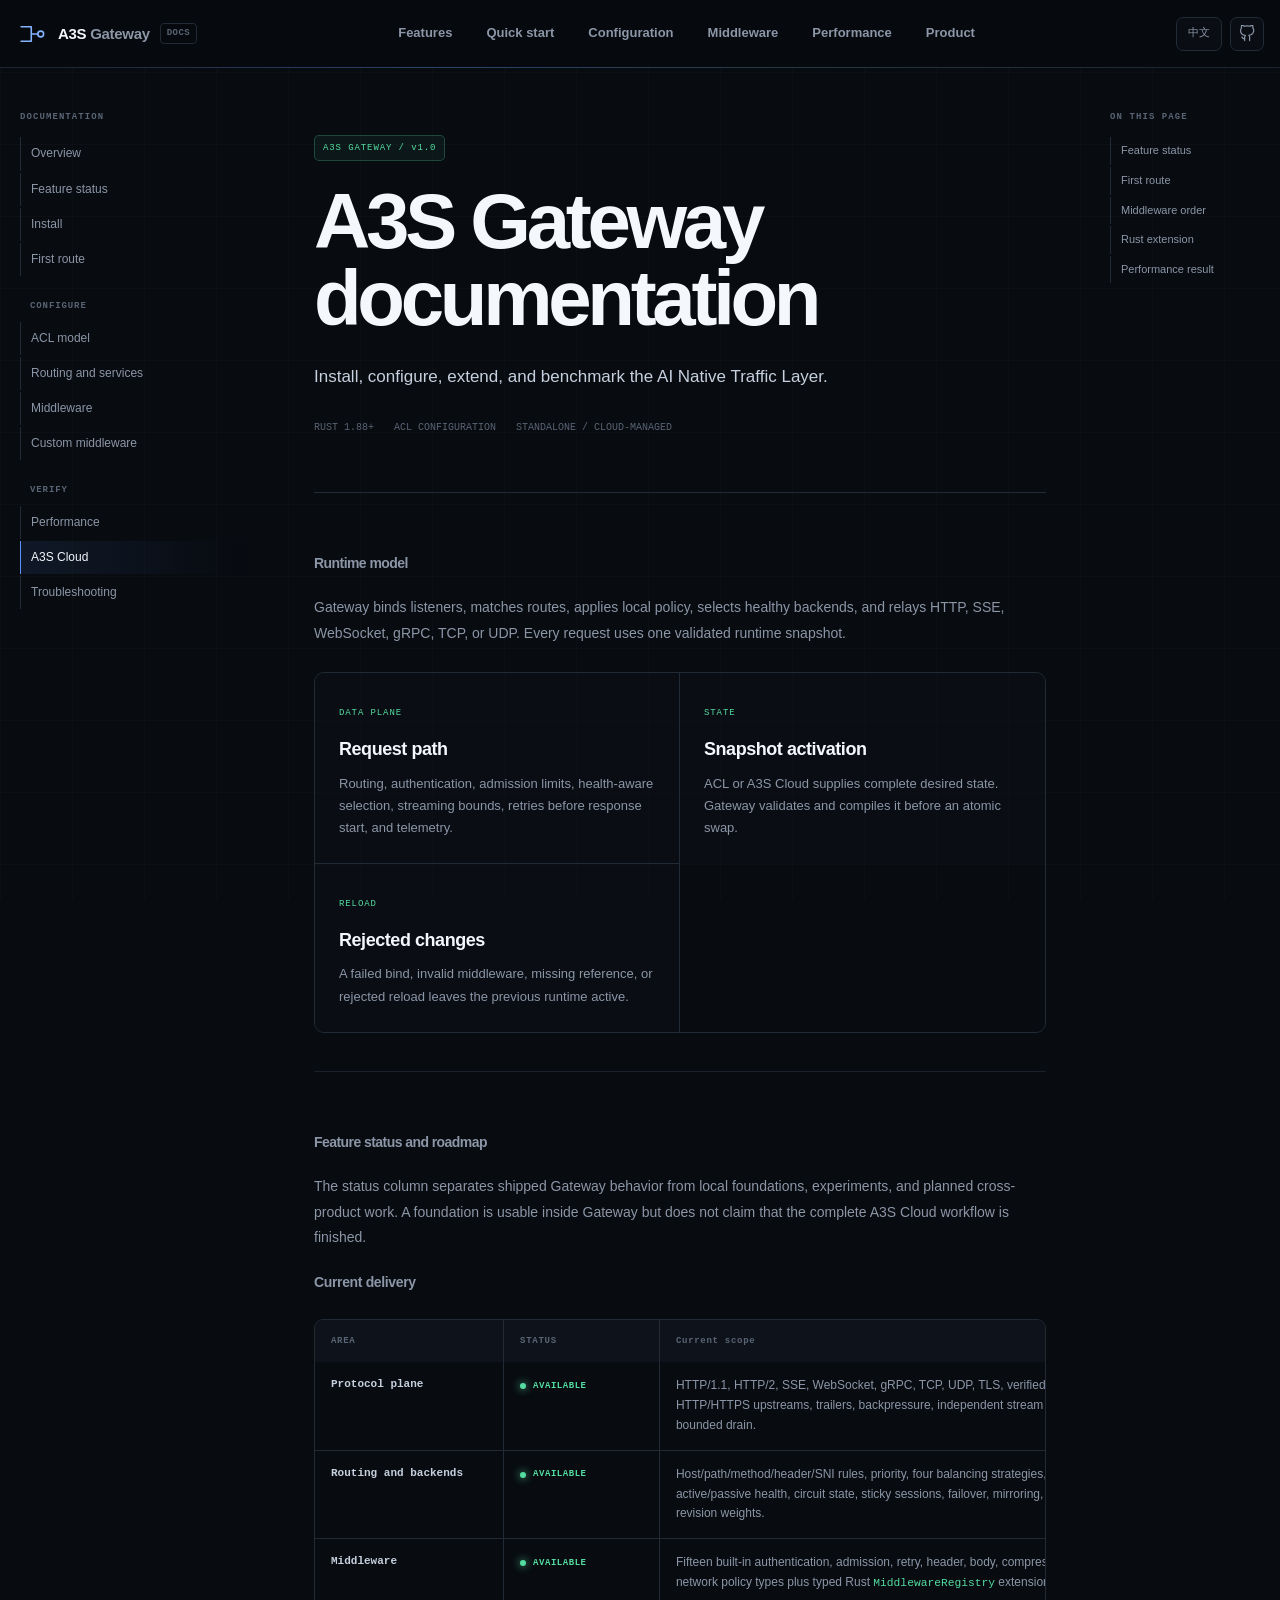
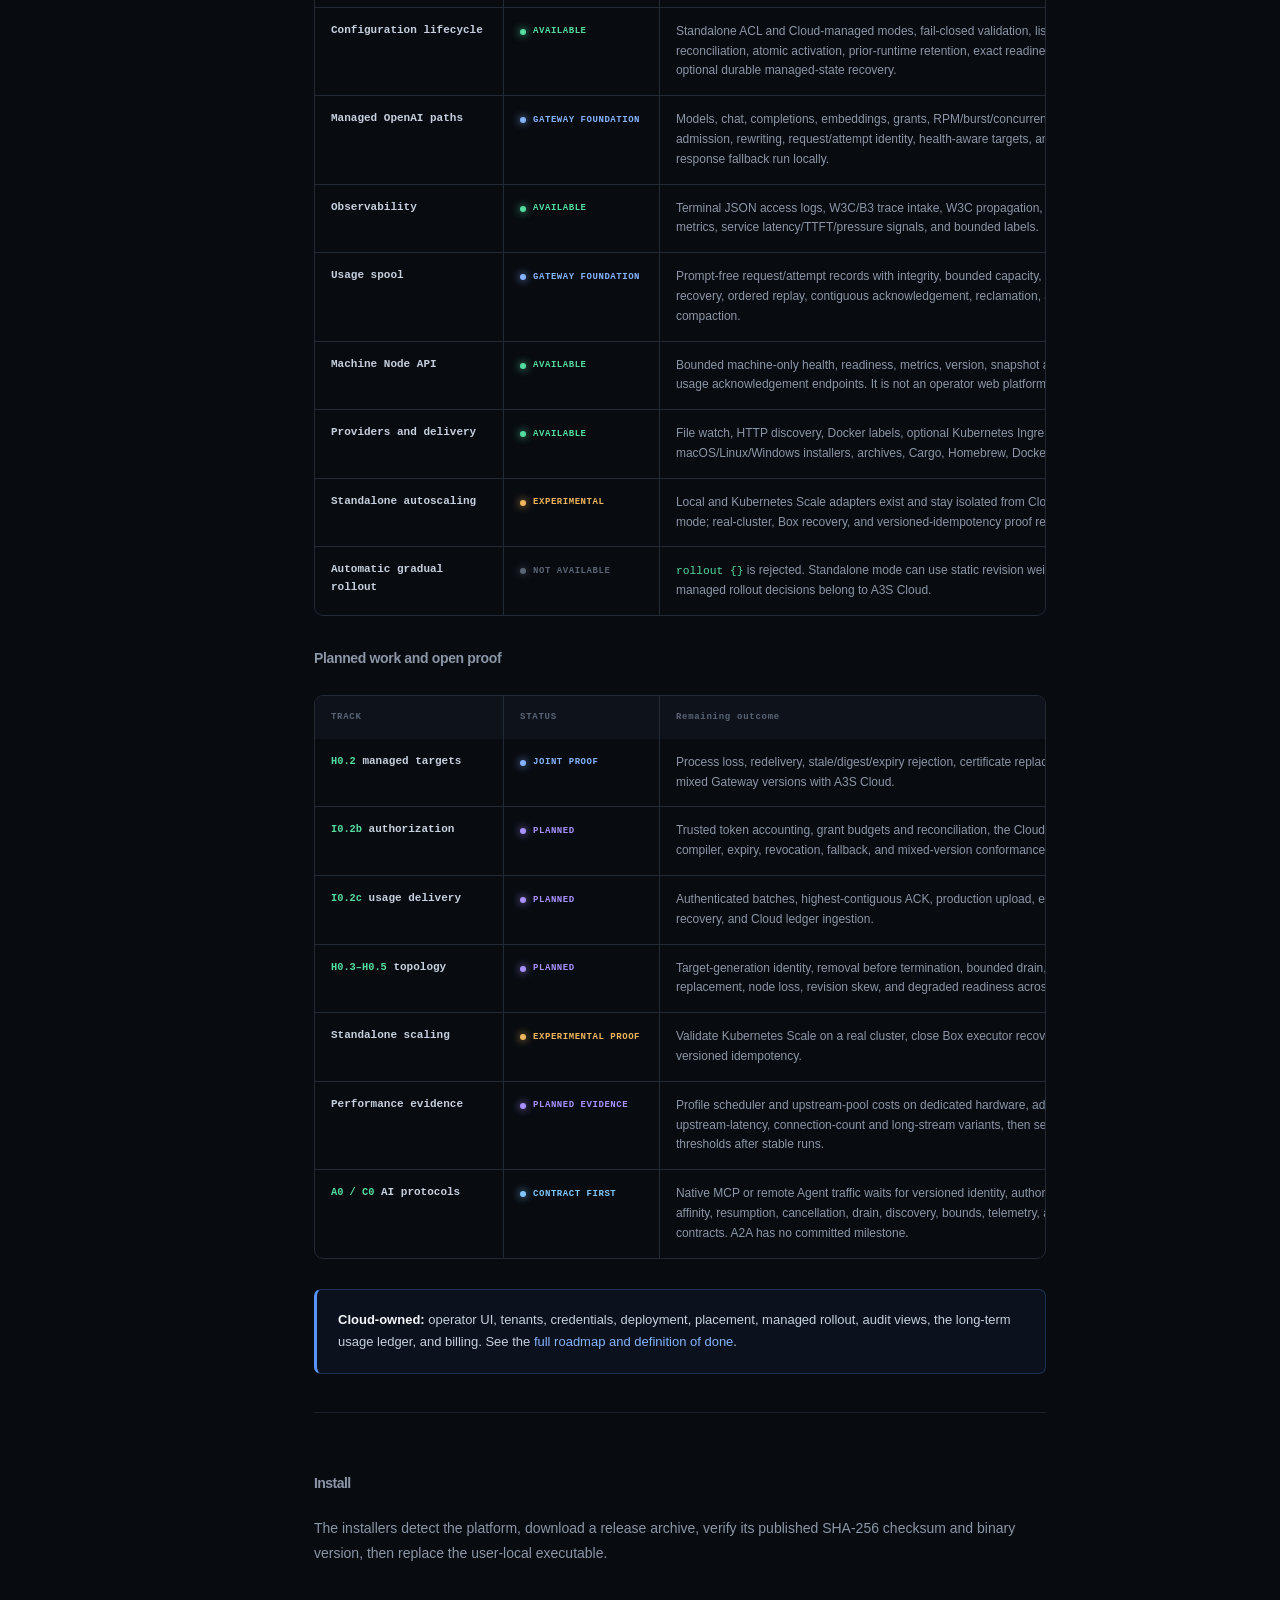
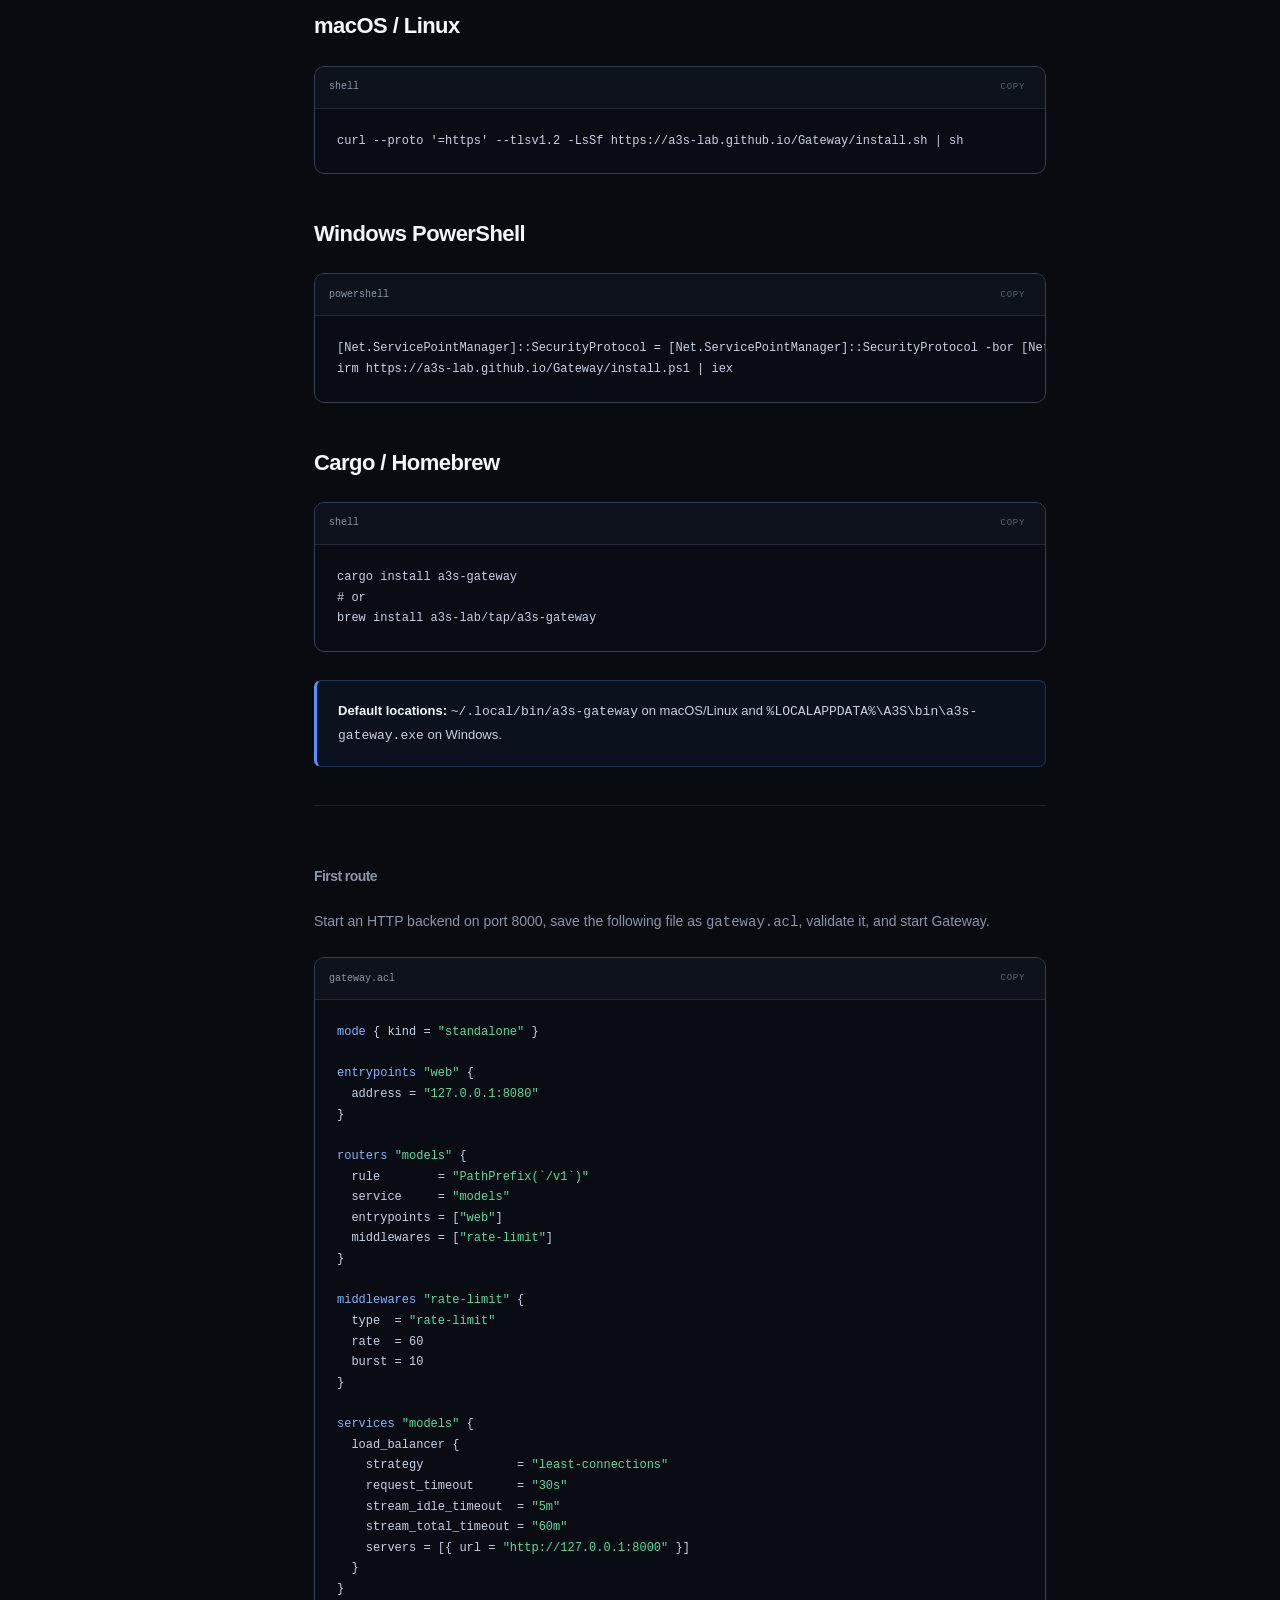
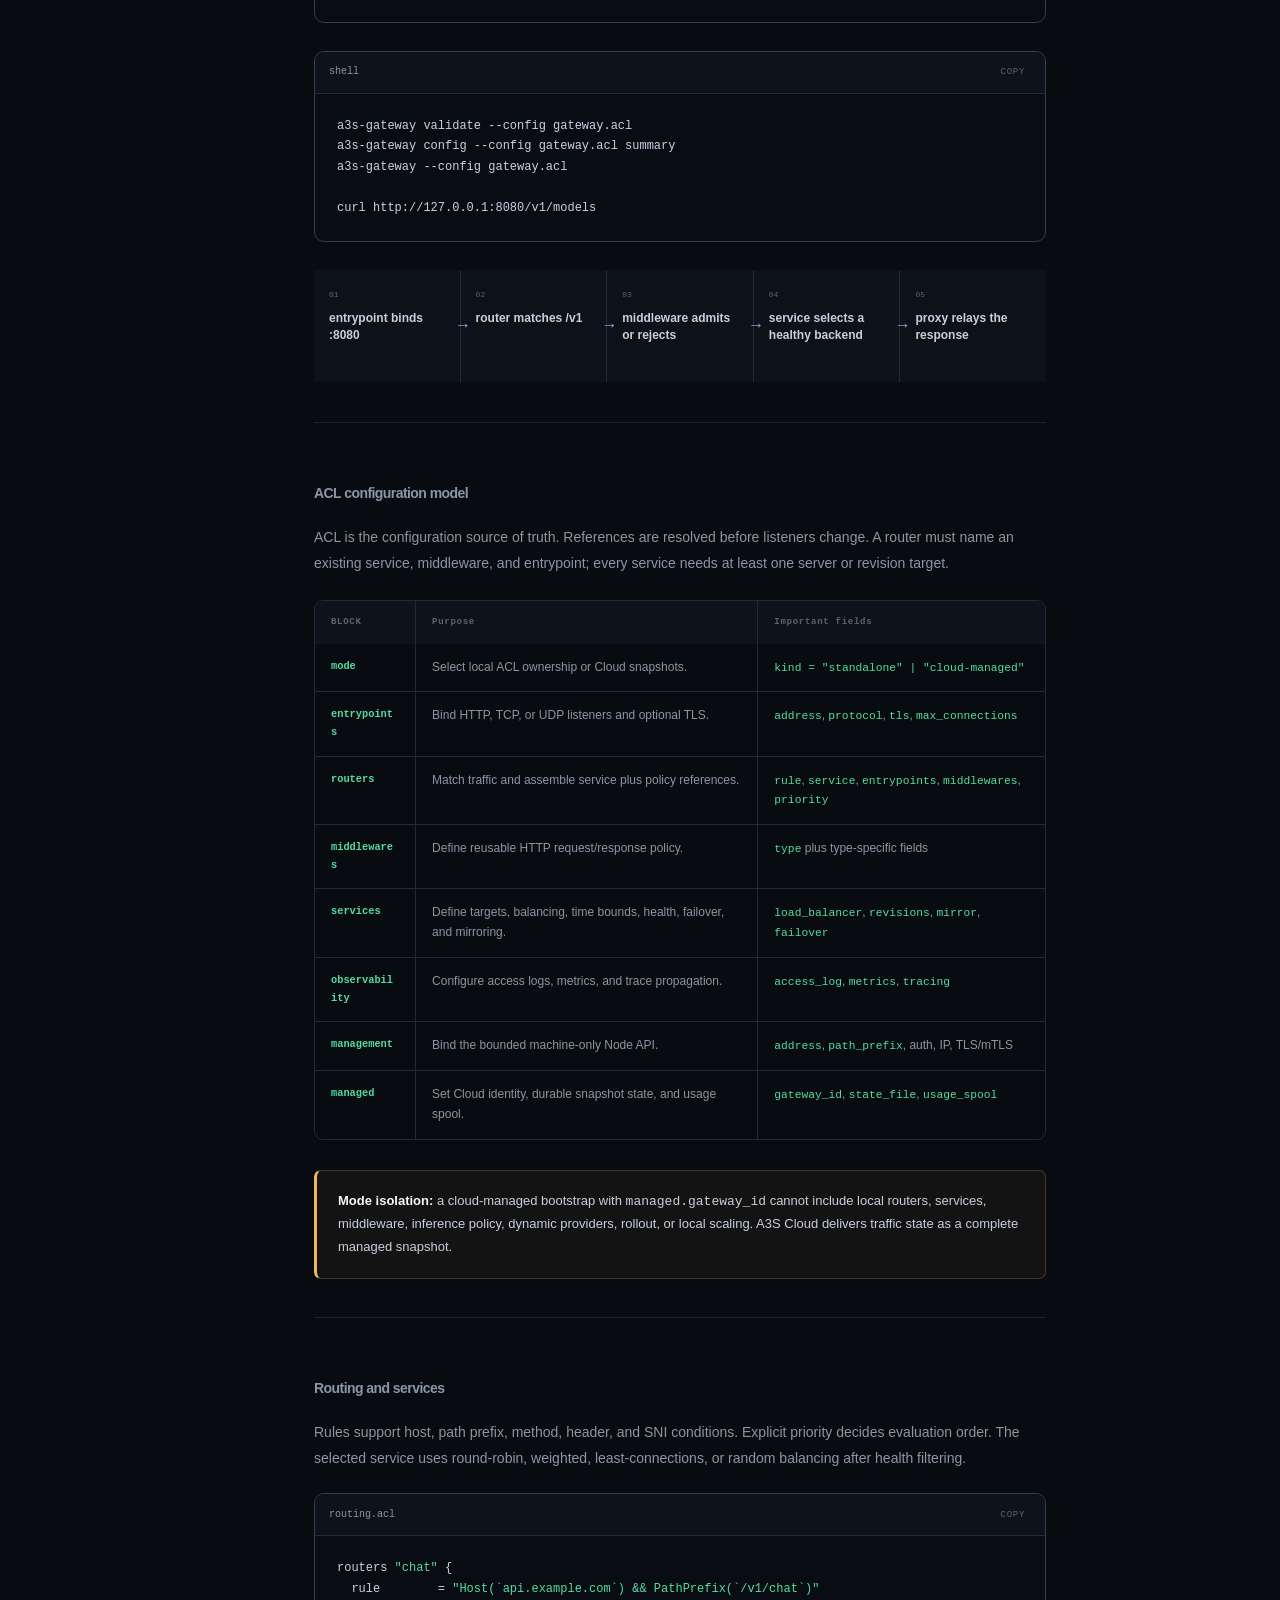
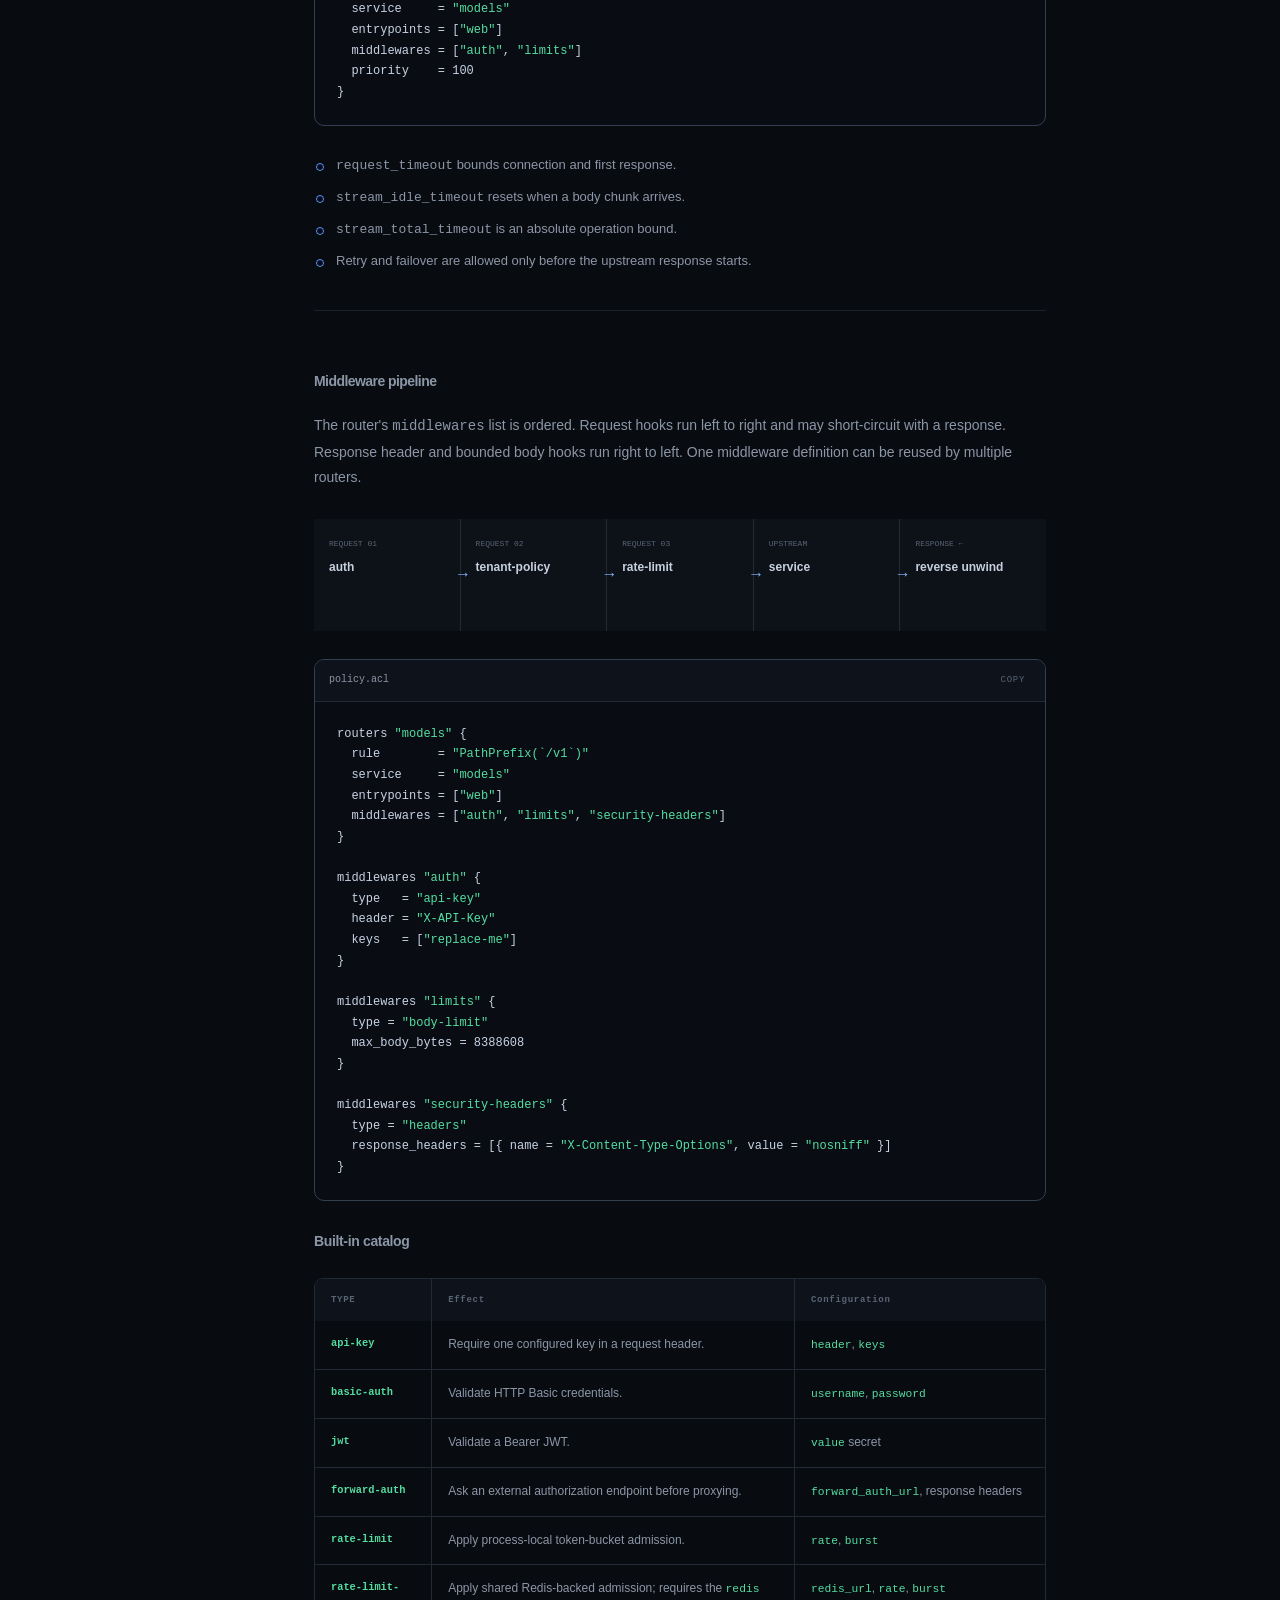
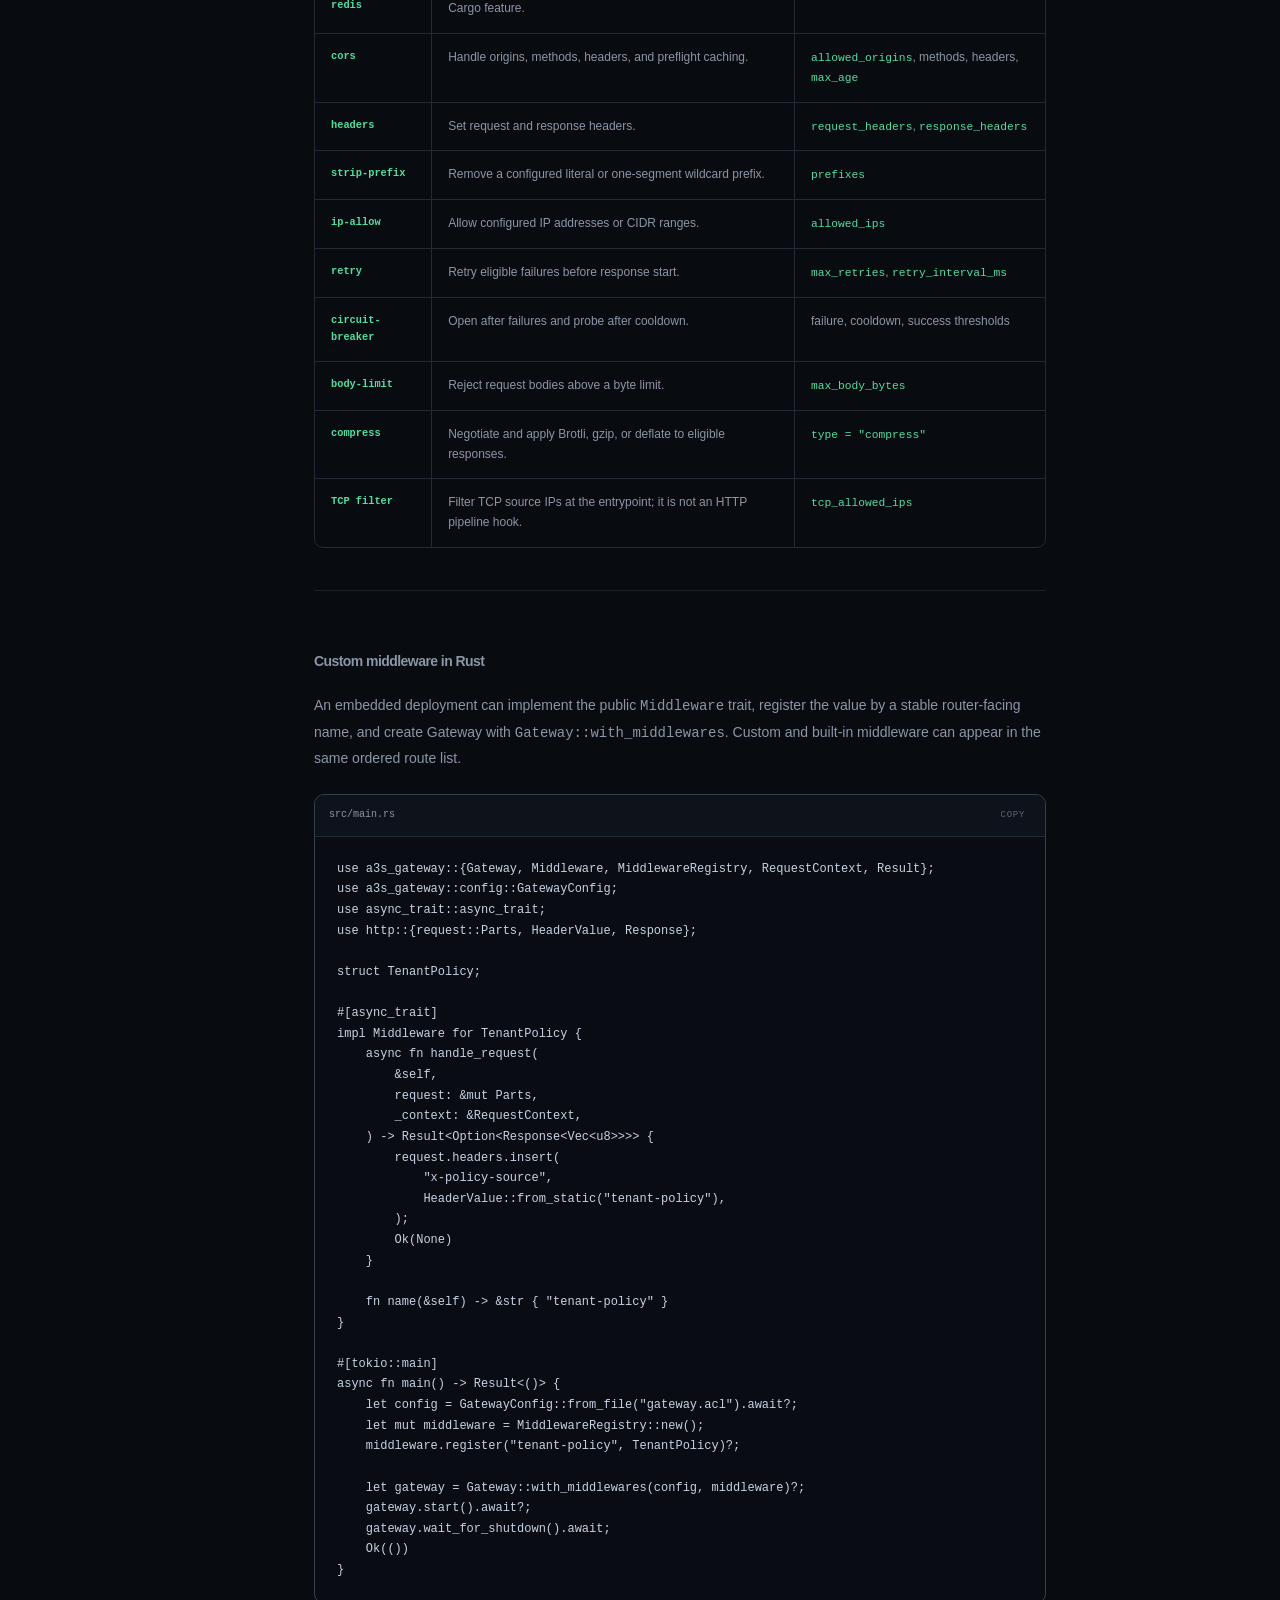
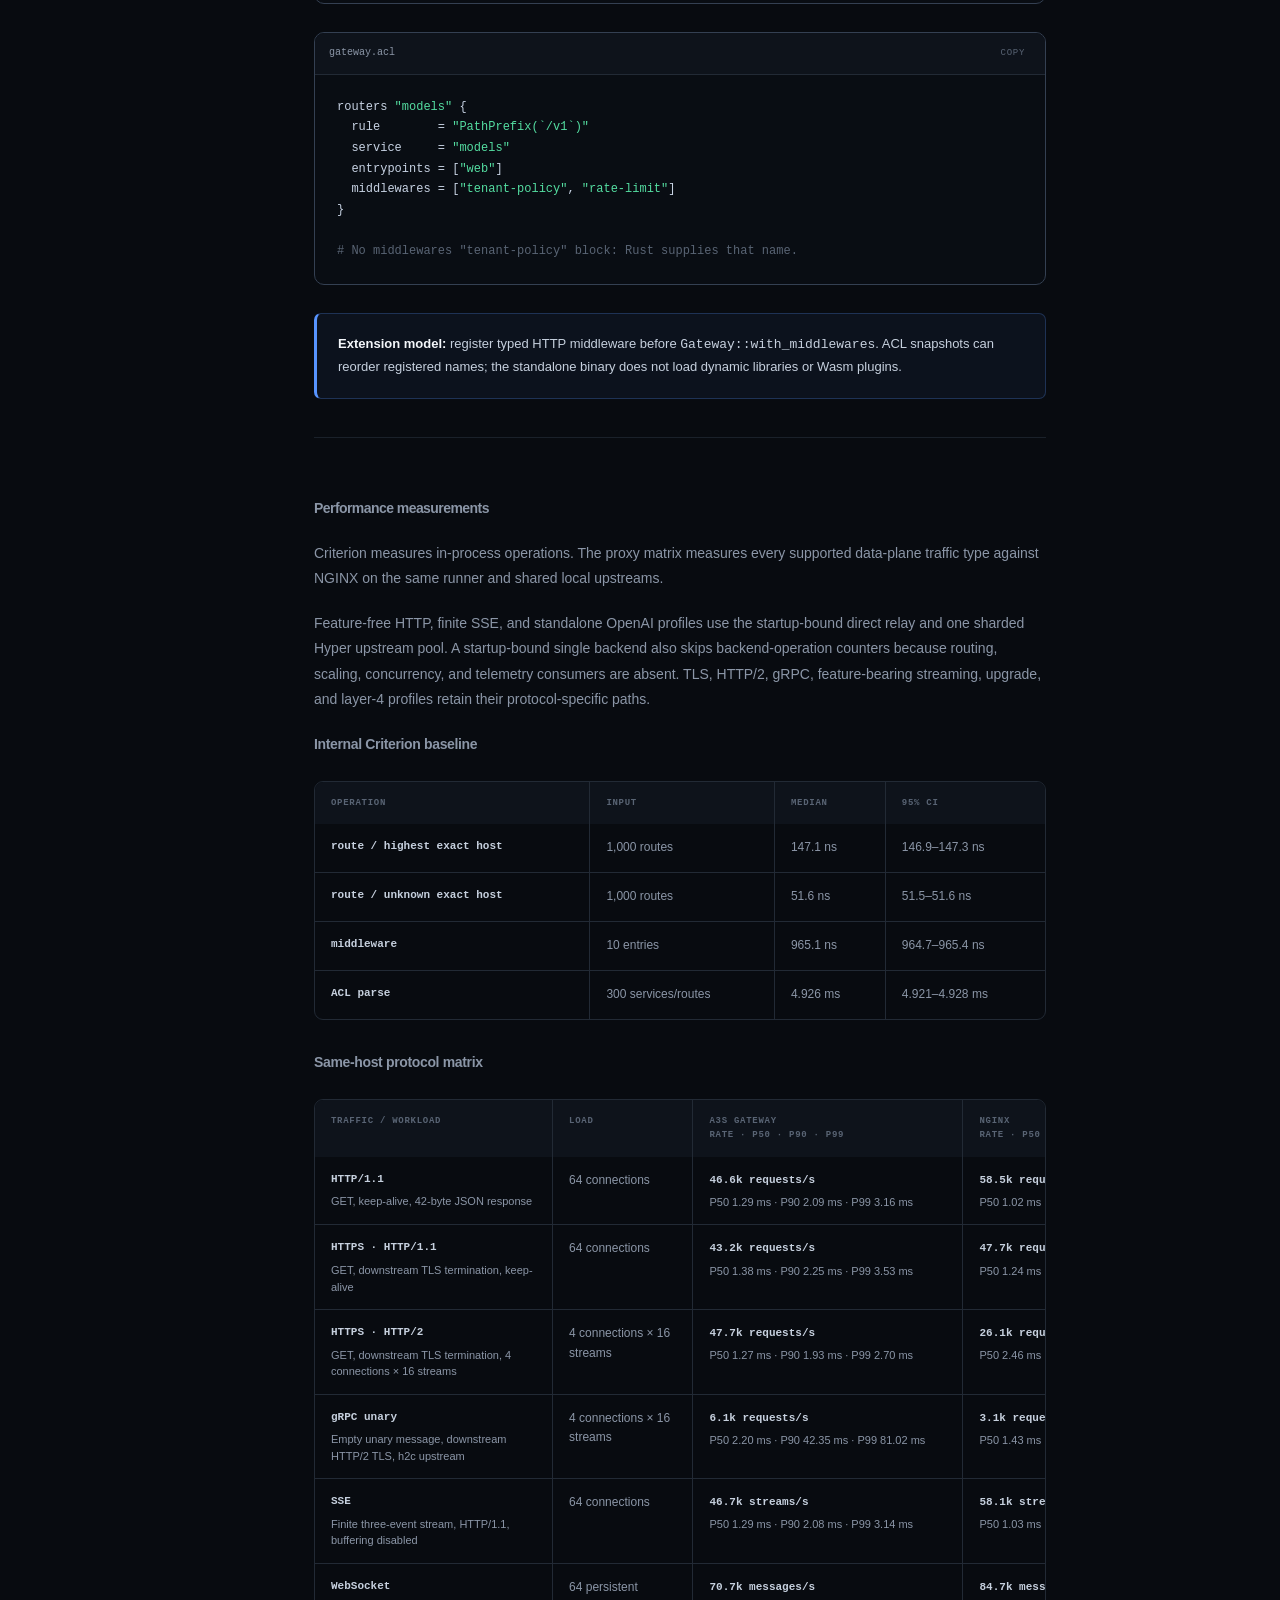
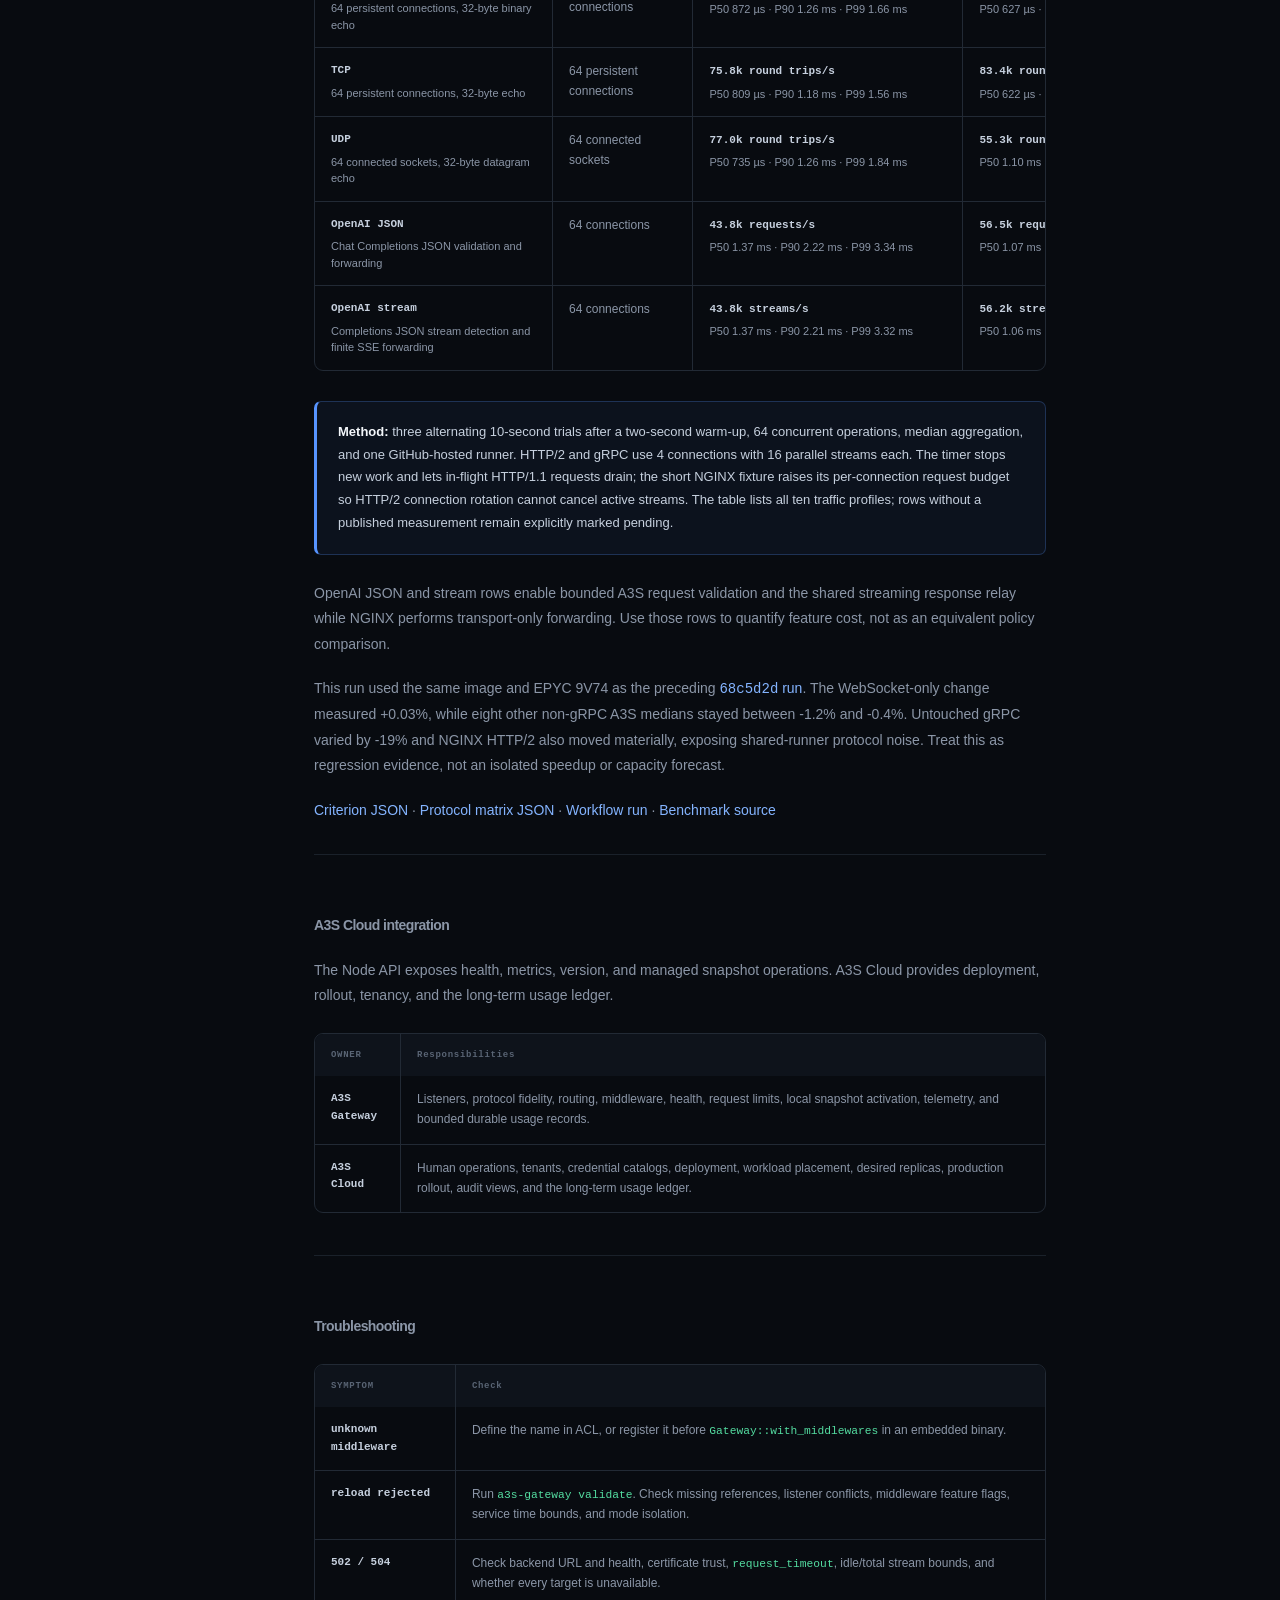
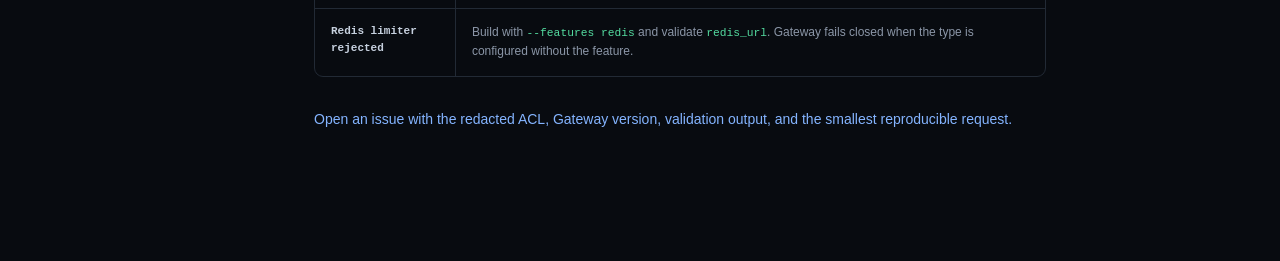
==== commit 8f6bf233: "docs(performance): publish hot-path optimization baseline" ====
--- a/website/docs/index.html
+++ b/website/docs/index.html
@@ -318,16 +318,16 @@
             <p class="lang lang-zh">无附加功能的 HTTP、有限 SSE 和独立 OpenAI 场景使用启动时绑定的直达转发与同一组分片 Hyper 上游连接池。启动时绑定的单一后端还会跳过后端操作计数，因为路由、扩缩容、并发控制和遥测均不会读取该计数；TLS、HTTP/2、gRPC、带功能的流式、升级和四层场景保留各自的协议路径。</p>
             <h3 class="lang lang-en">Internal Criterion baseline</h3><h3 class="lang lang-zh">内部 Criterion 基线</h3>
             <div class="doc-table-wrap"><table class="doc-table"><thead><tr><th>OPERATION</th><th>INPUT</th><th>MEDIAN</th><th>95% CI</th></tr></thead><tbody>
-              <tr><th>route / highest exact host</th><td>1,000 routes</td><td>146.5 ns</td><td>146.4–146.6 ns</td></tr>
-              <tr><th>route / unknown exact host</th><td>1,000 routes</td><td>51.4 ns</td><td>51.4–51.5 ns</td></tr>
-              <tr><th>middleware</th><td>10 entries</td><td>931.7 ns</td><td>931.3–932.1 ns</td></tr>
-              <tr><th>ACL parse</th><td>300 services/routes</td><td>4.918 ms</td><td>4.916–4.925 ms</td></tr>
+              <tr><th>route / highest exact host</th><td>1,000 routes</td><td>147.1 ns</td><td>146.9–147.3 ns</td></tr>
+              <tr><th>route / unknown exact host</th><td>1,000 routes</td><td>51.6 ns</td><td>51.5–51.6 ns</td></tr>
+              <tr><th>middleware</th><td>10 entries</td><td>965.1 ns</td><td>964.7–965.4 ns</td></tr>
+              <tr><th>ACL parse</th><td>300 services/routes</td><td>4.926 ms</td><td>4.921–4.928 ms</td></tr>
             </tbody></table></div>
             <h3 class="lang lang-en">Same-host protocol matrix</h3><h3 class="lang lang-zh">同机协议矩阵</h3>
             <div class="doc-table-wrap" tabindex="0" role="region" aria-label="Protocol performance matrix / 协议性能矩阵"><table class="doc-table doc-protocol-matrix"><thead><tr><th>TRAFFIC / WORKLOAD</th><th>LOAD</th><th>A3S GATEWAY<br>RATE · P50 · P90 · P99</th><th>NGINX<br>RATE · P50 · P90 · P99</th><th>A3S ÷ NGINX<br>RATE · P99</th></tr></thead><tbody data-doc-proxy-rows><tr><td colspan="5">Loading published measurements…</td></tr></tbody></table></div>
             <div class="doc-callout"><span class="lang lang-en"><strong>Method:</strong> three alternating 10-second trials after a two-second warm-up, 64 concurrent operations, median aggregation, and one GitHub-hosted runner. HTTP/2 and gRPC use 4 connections with 16 parallel streams each. The timer stops new work and lets in-flight HTTP/1.1 requests drain; the short NGINX fixture raises its per-connection request budget so HTTP/2 connection rotation cannot cancel active streams. The table lists all ten traffic profiles; rows without a published measurement remain explicitly marked pending.</span><span class="lang lang-zh"><strong>方法：</strong>预热 2 秒后进行 3 轮交替顺序、每轮 10 秒、64 个并发操作的测试并取中位数，运行于同一 GitHub-hosted runner。HTTP/2 和 gRPC 使用 4 个连接，每个连接 16 个并行流。计时结束后停止创建新请求并等待在途 HTTP/1.1 请求完成；短时 NGINX 测试会提高单连接请求上限，避免 HTTP/2 轮换连接时取消活跃流。表格始终列出全部 10 类流量；尚无实测结果的行会明确标为待发布。</span></div>
             <p class="lang lang-en">OpenAI JSON and stream rows enable bounded A3S request validation and the shared streaming response relay while NGINX performs transport-only forwarding. Use those rows to quantify feature cost, not as an equivalent policy comparison.</p><p class="lang lang-zh">OpenAI JSON 与流式场景中，A3S 开启有界请求校验并使用共享流式响应转发，NGINX 仅执行传输转发。这两行用于量化功能成本，不作为等价策略能力对比。</p>
-            <p class="lang lang-en">This runner changed from an EPYC 7763 to a 9V74, so absolute rates are not compared with the preceding publication. Against the earlier same-image, same-9V74 <a href="https://github.com/A3S-Lab/Gateway/actions/runs/30990630699"><code>aa8eee33</code> run</a>, all six startup-bound direct-relay profiles measured +0.1% to +1.6%. Treat this as no-regression evidence, not an isolated speedup or capacity forecast.</p><p class="lang lang-zh">本次 runner CPU 从 EPYC 7763 更换为 9V74，因此不与上一版发布结果比较绝对速率。相对更早的同镜像、同 9V74 <a href="https://github.com/A3S-Lab/Gateway/actions/runs/30990630699"><code>aa8eee33</code> 运行</a>，全部 6 个启动时绑定的直达转发场景为 +0.1% 至 +1.6%。这用于证明无回退，不作为单项加速或容量预测。</p>
+            <p class="lang lang-en">This run used the same image and EPYC 9V74 as the preceding <a href="https://github.com/A3S-Lab/Gateway/actions/runs/31069540643"><code>68c5d2d</code> run</a>. The WebSocket-only change measured +0.03%, while eight other non-gRPC A3S medians stayed between -1.2% and -0.4%. Untouched gRPC varied by -19% and NGINX HTTP/2 also moved materially, exposing shared-runner protocol noise. Treat this as regression evidence, not an isolated speedup or capacity forecast.</p><p class="lang lang-zh">本次与紧邻的 <a href="https://github.com/A3S-Lab/Gateway/actions/runs/31069540643"><code>68c5d2d</code> 运行</a>使用相同镜像和 EPYC 9V74。仅 WebSocket 的改动测得 +0.03%，其余 8 个非 gRPC A3S 中位数在 -1.2% 至 -0.4%；未受改动的 gRPC 波动 -19%，且 NGINX HTTP/2 也有明显变化，说明共享 runner 存在协议级噪声。本数据仅作为回归证据，不作为单项加速或容量预测。</p>
             <p><a href="../assets/performance-data.json">Criterion JSON</a> · <a href="../assets/performance-comparison.json">Protocol matrix JSON</a> · <a data-doc-proxy-run href="https://github.com/A3S-Lab/Gateway/actions/workflows/benchmarks.yml">Workflow run</a> · <a href="https://github.com/A3S-Lab/Gateway/tree/main/benchmarks">Benchmark source</a></p>
           </section>
 
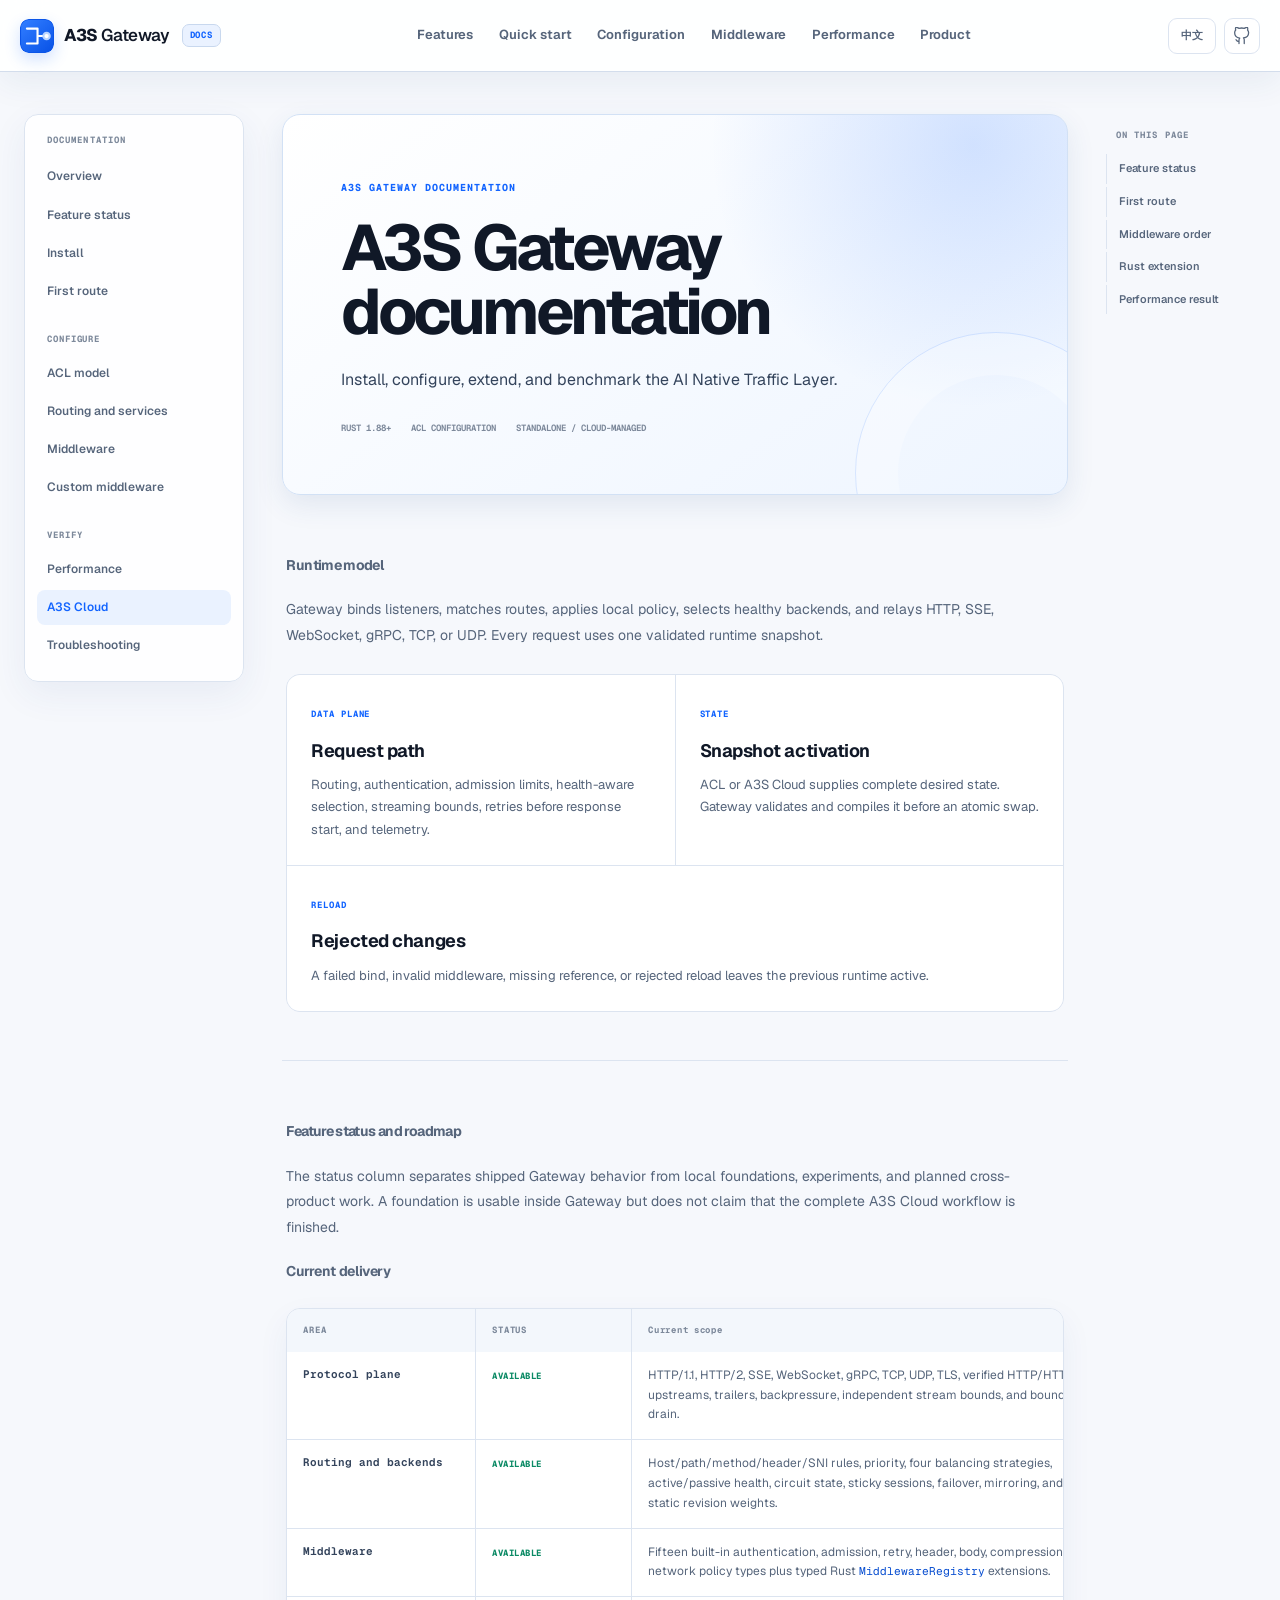
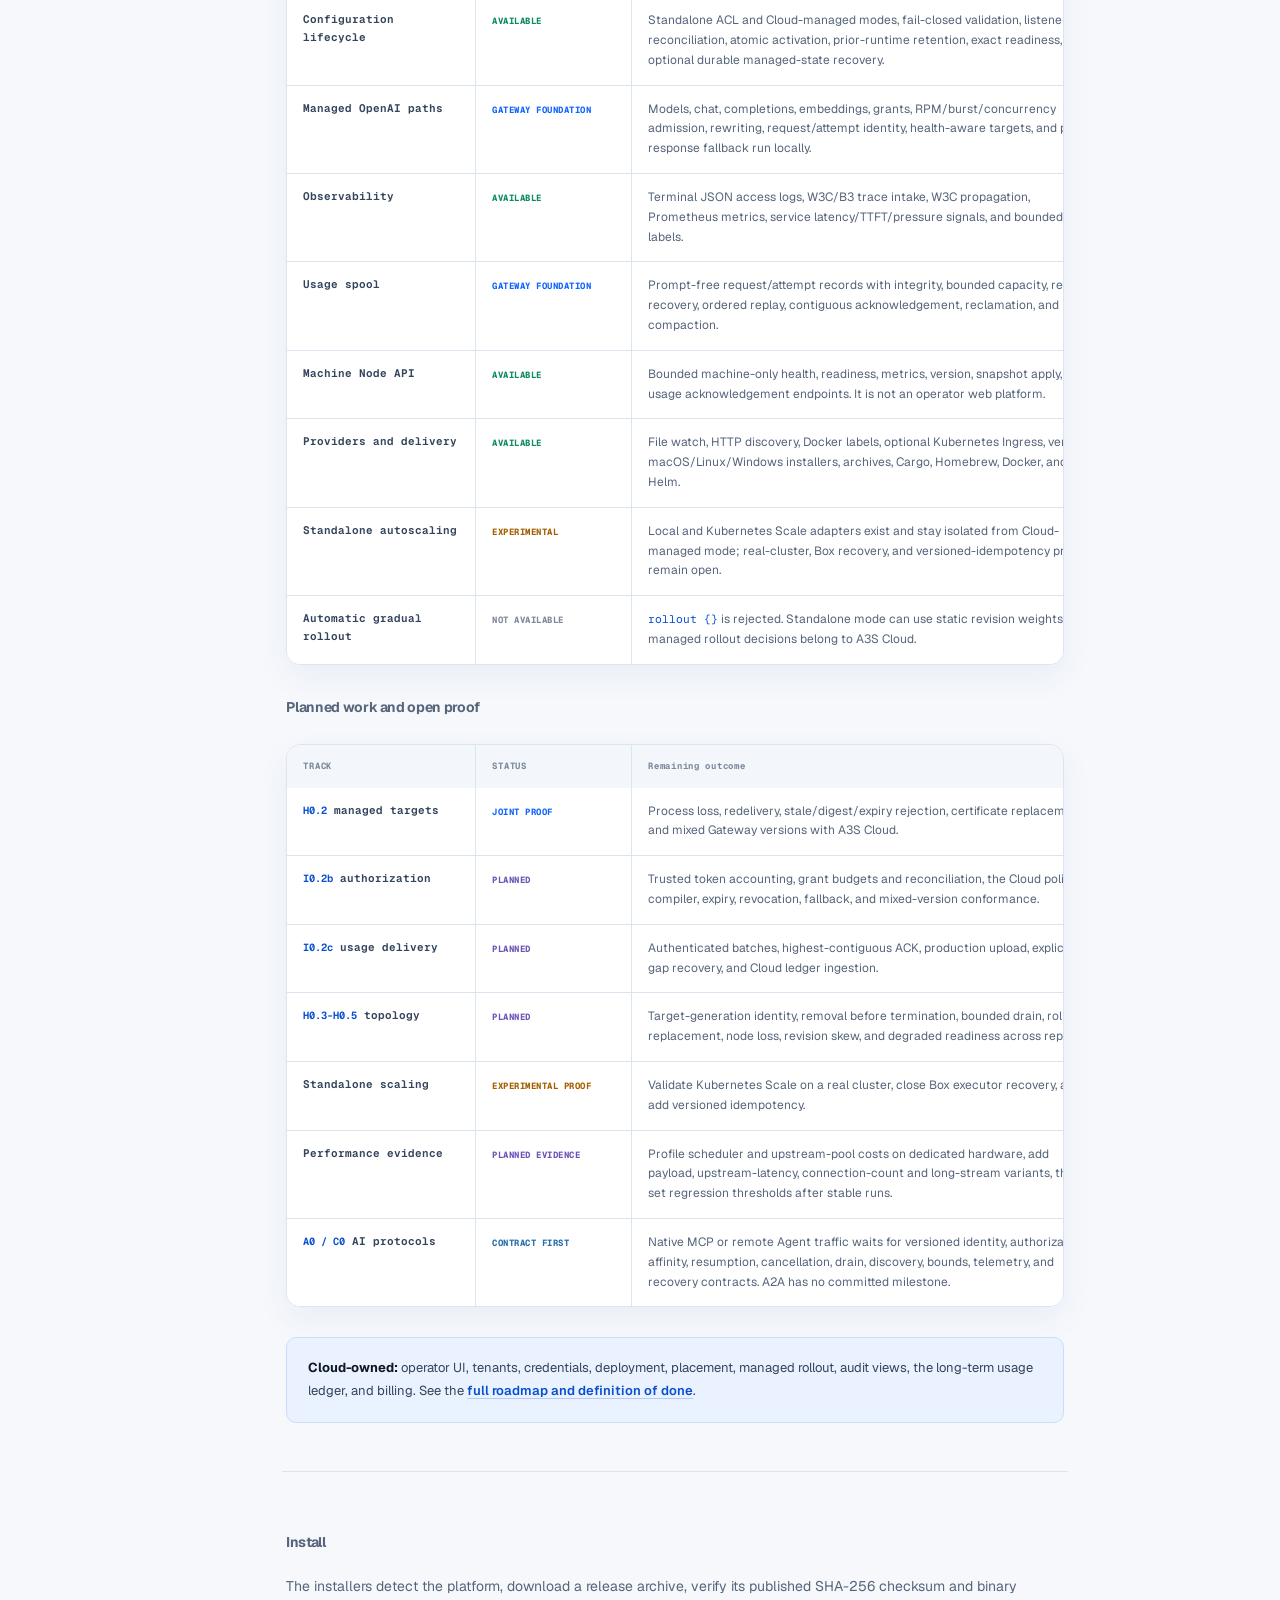
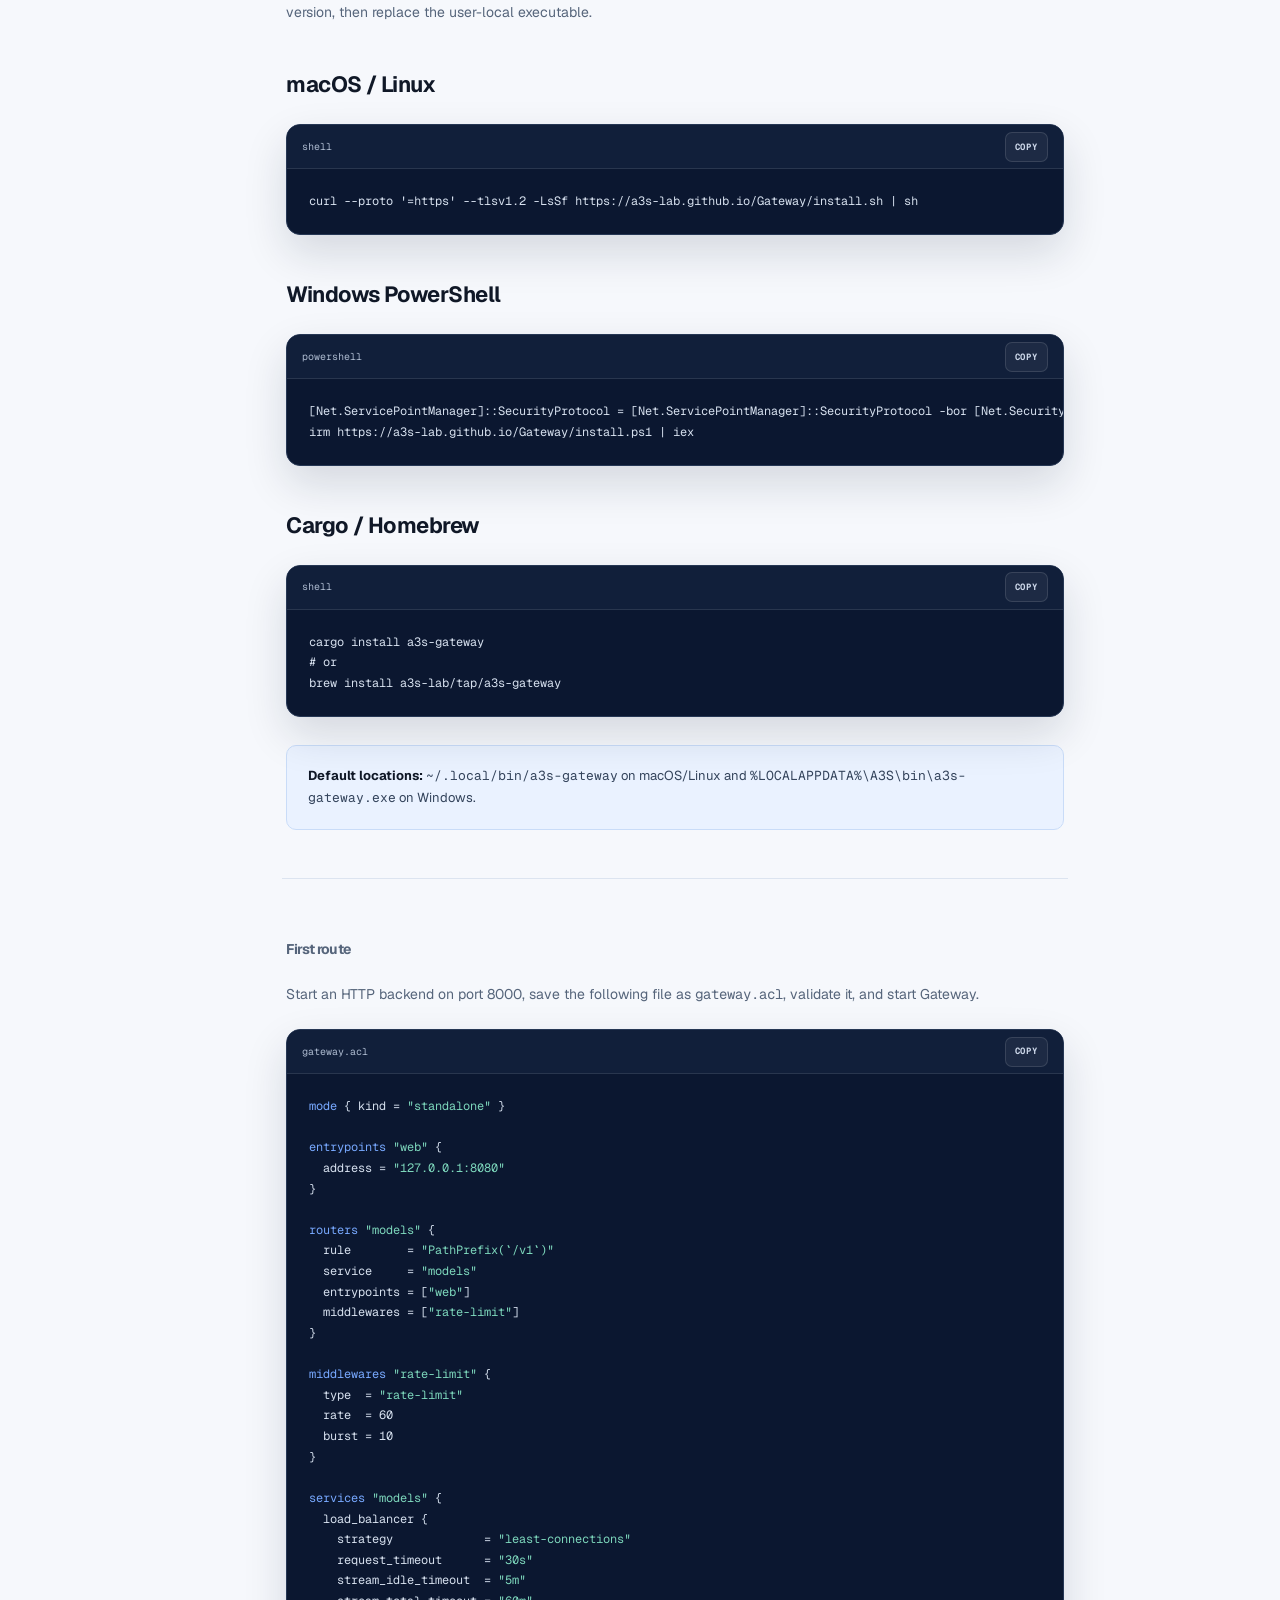
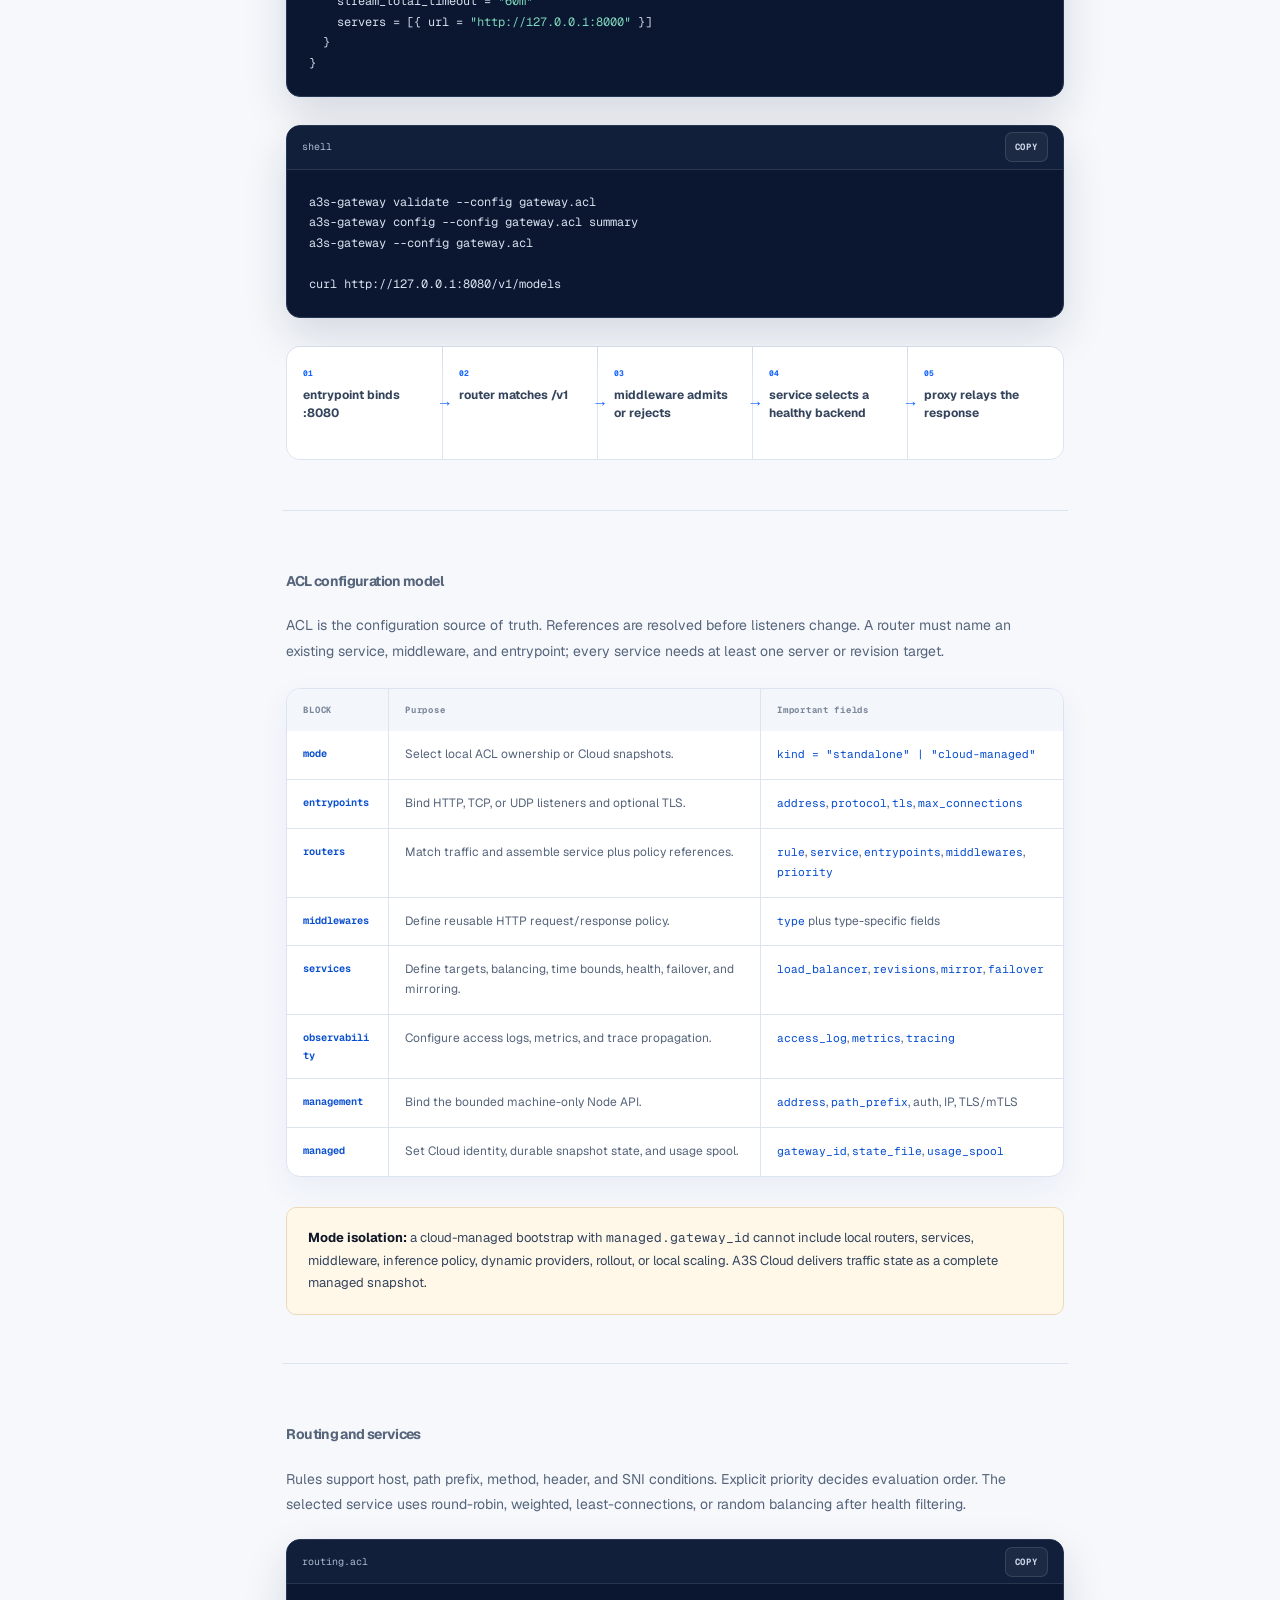
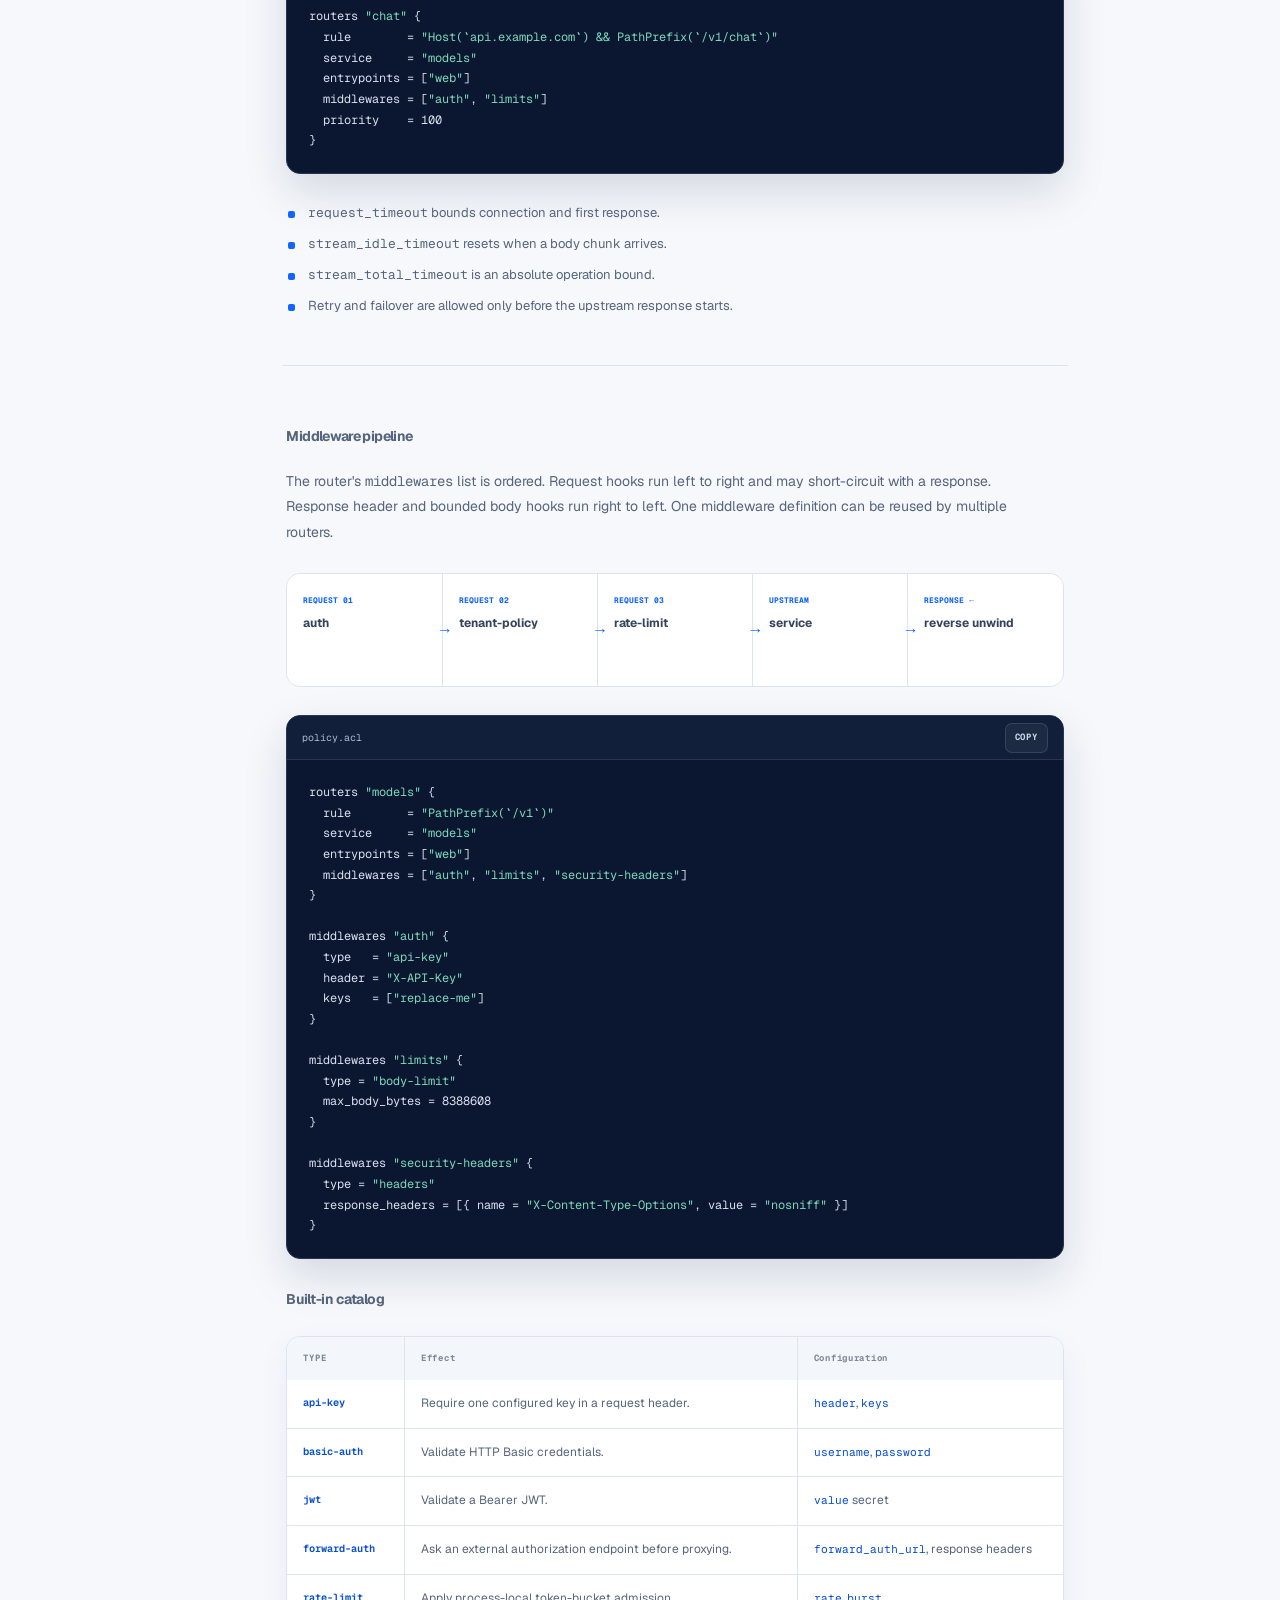
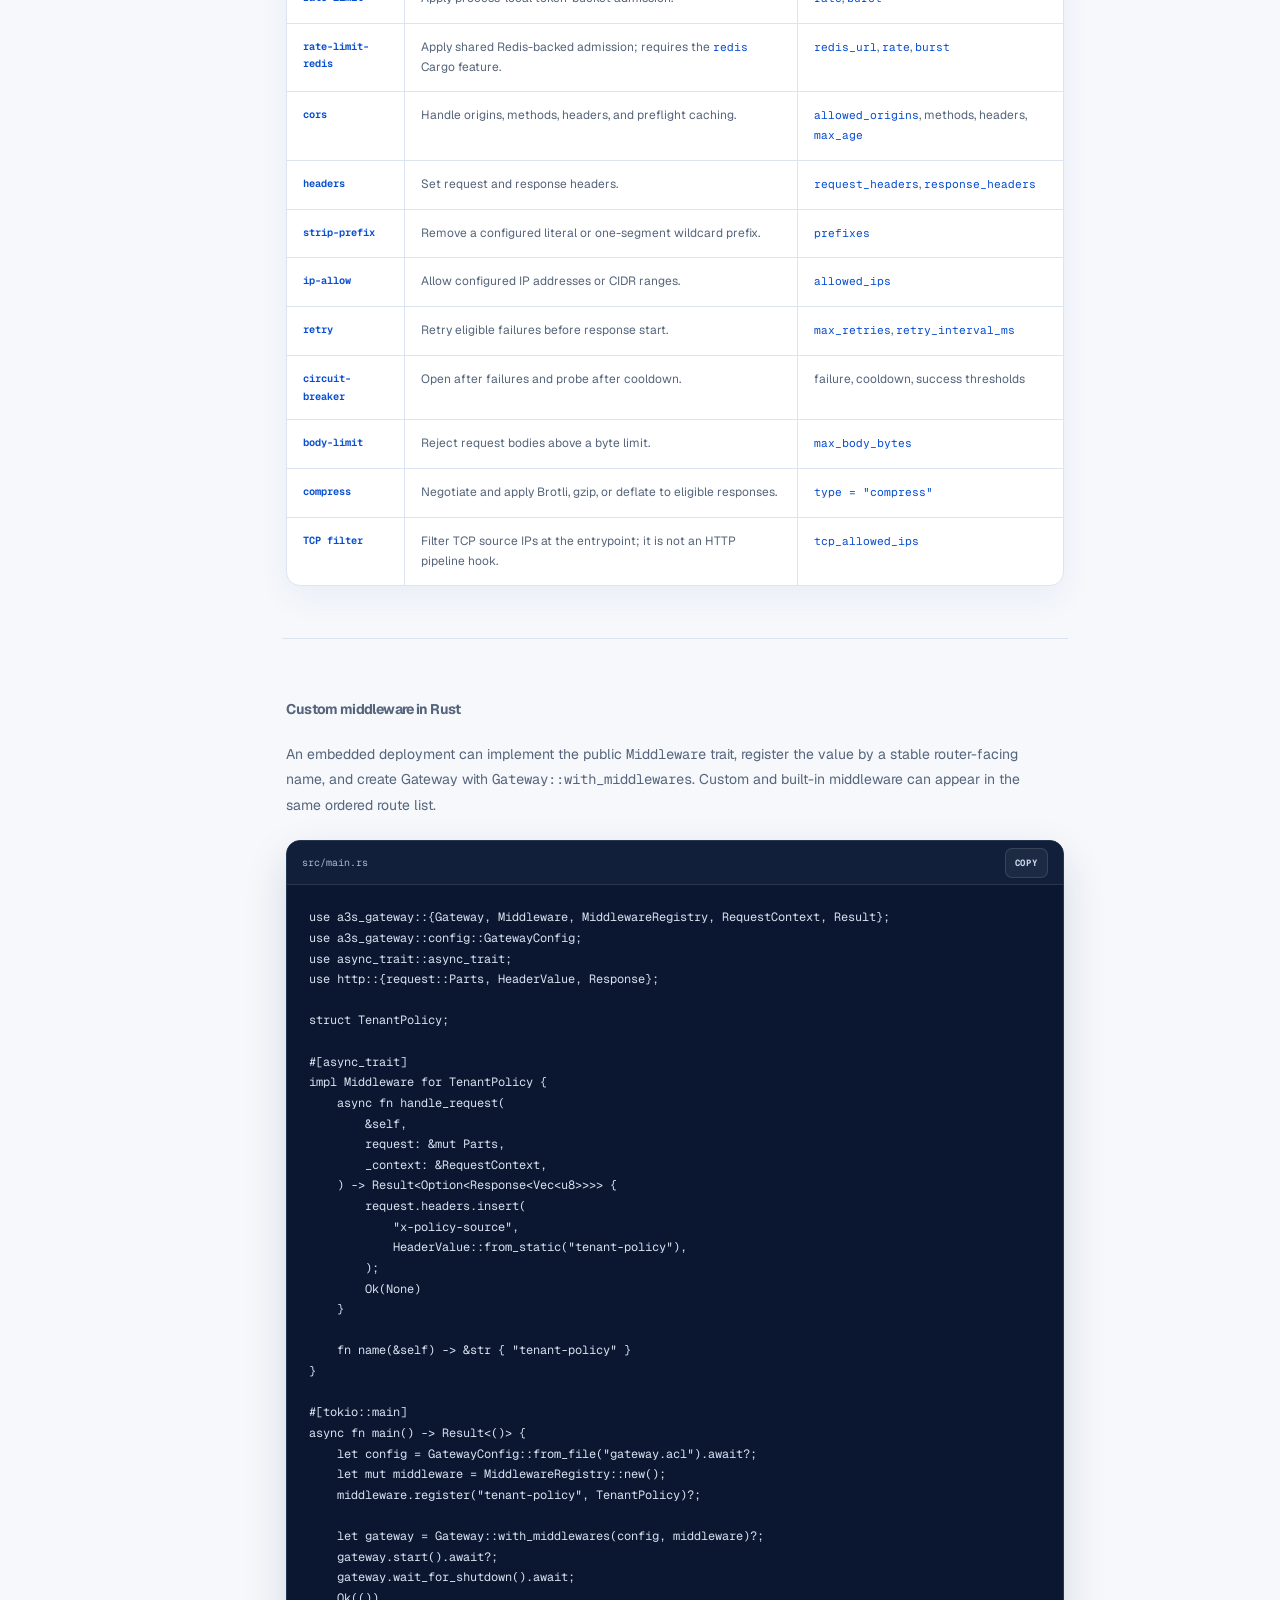
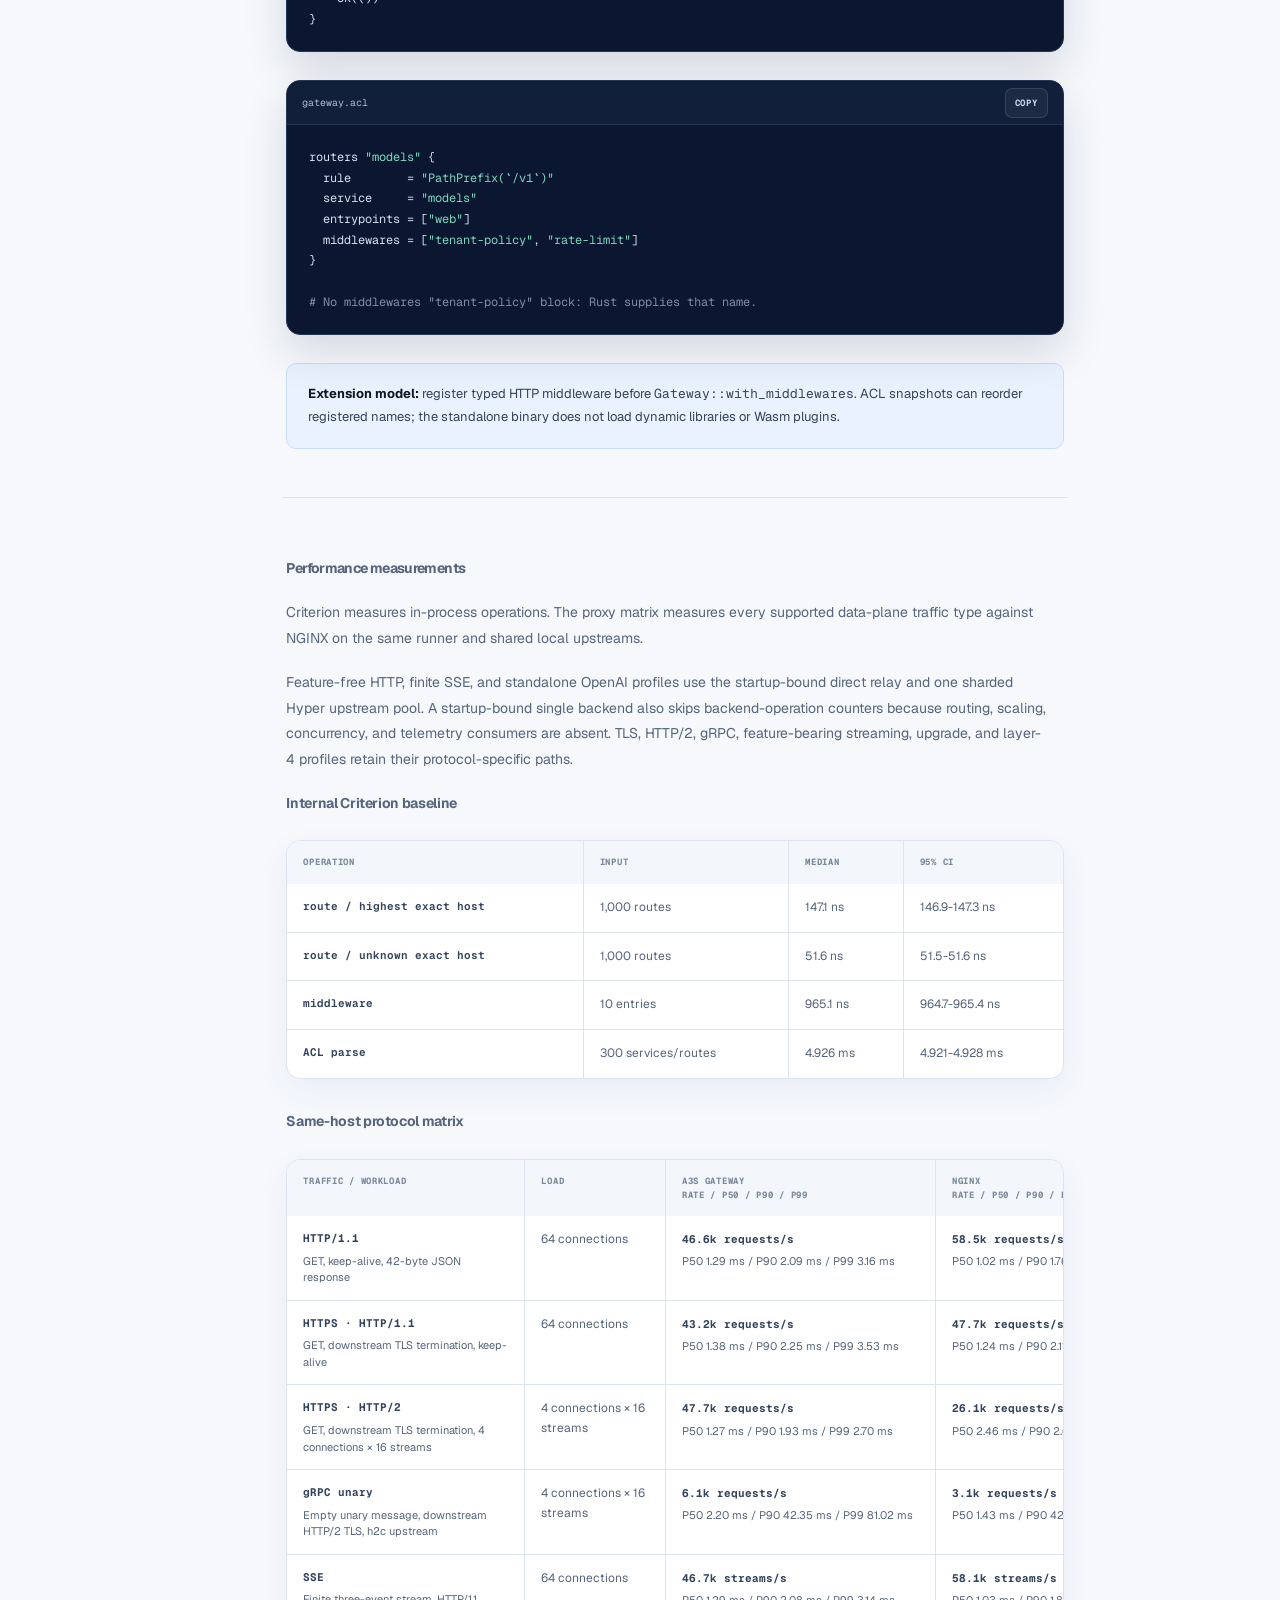
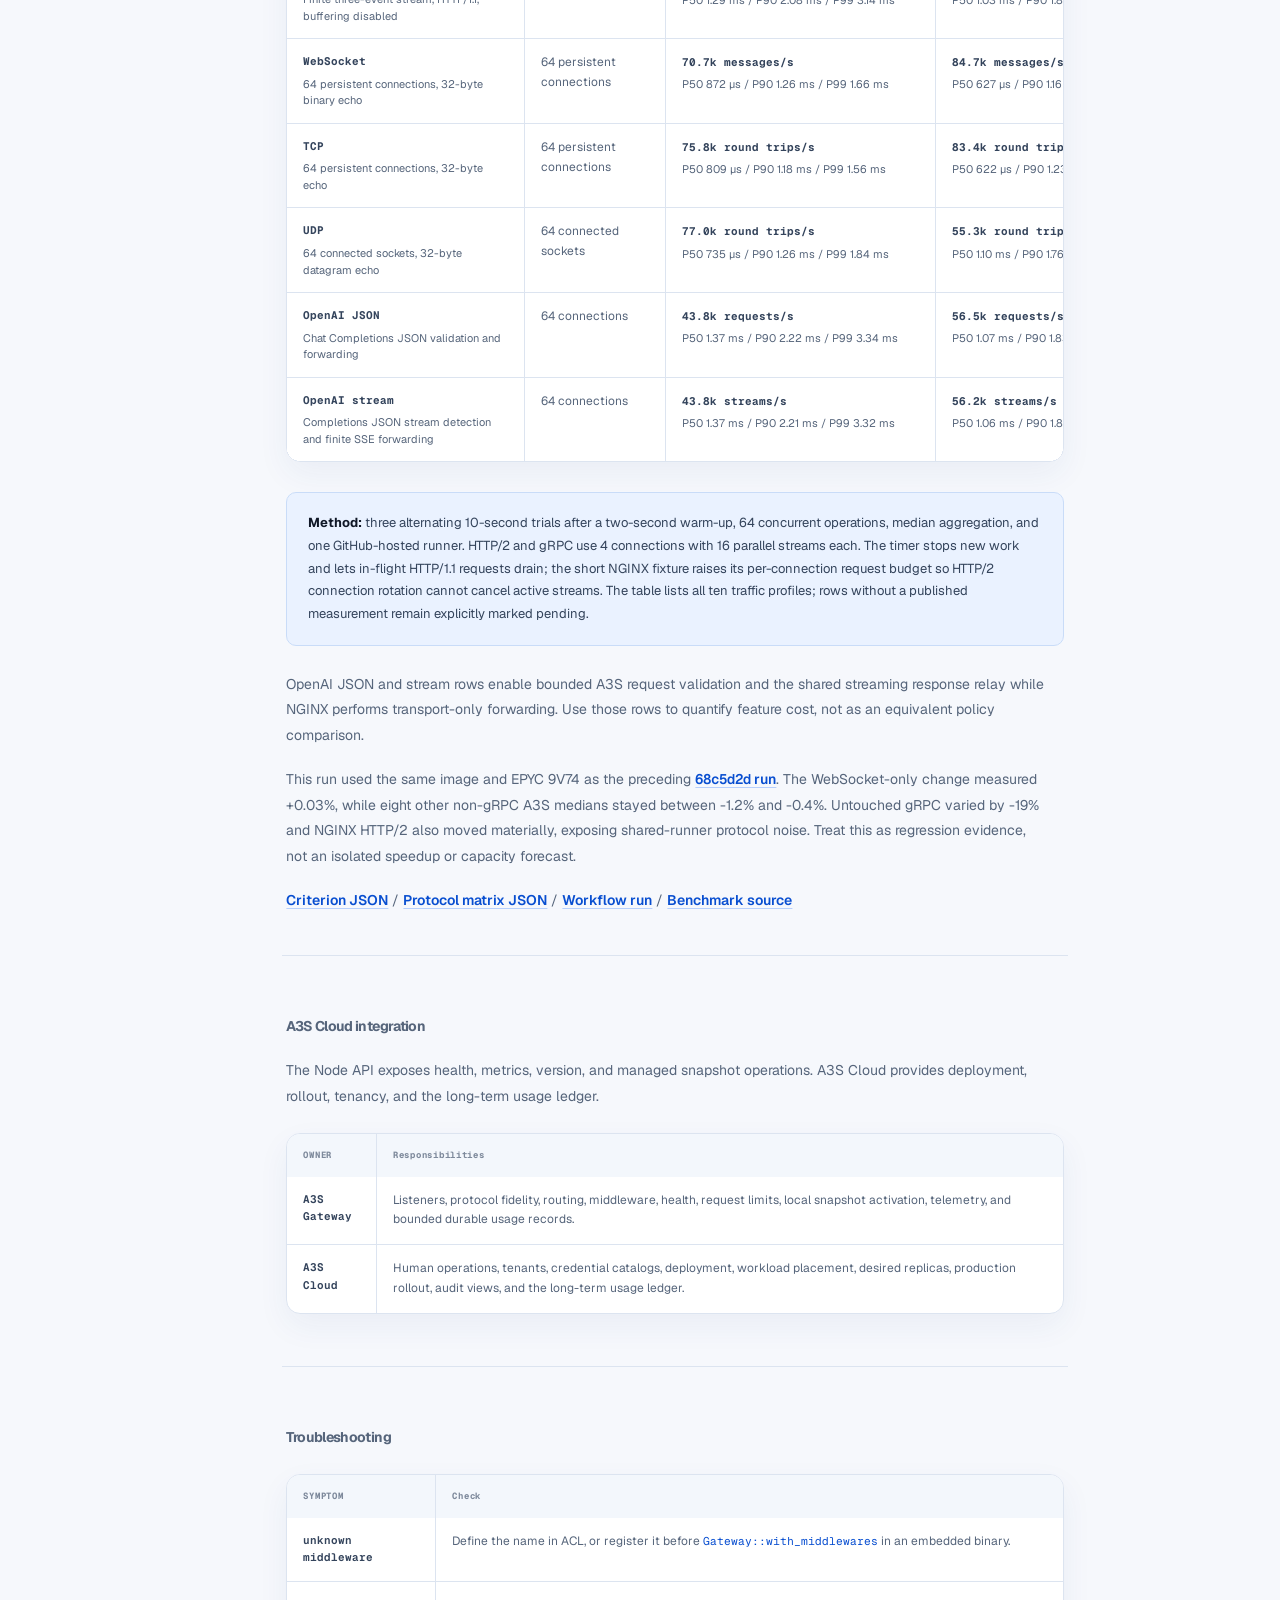
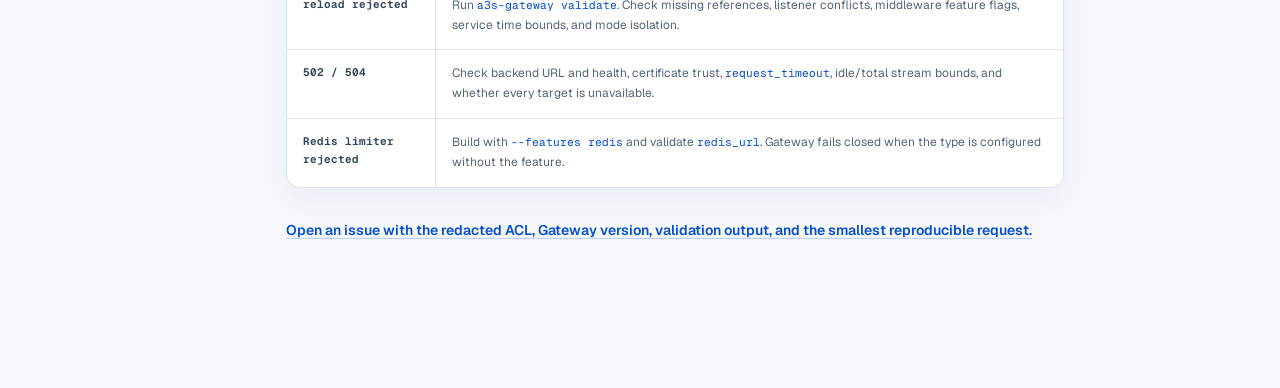
==== commit f3038ca6: "feat(website): align gateway story with a3s cloud" ====
--- a/website/docs/index.html
+++ b/website/docs/index.html
@@ -3,19 +3,20 @@
   <head>
     <meta charset="utf-8">
     <meta name="viewport" content="width=device-width, initial-scale=1">
-    <title>Documentation — A3S Gateway</title>
+    <title>Documentation | A3S Gateway</title>
     <meta name="description" content="Install, configure, extend, benchmark, and operate A3S Gateway, the AI Native Traffic Layer.">
-    <meta name="theme-color" content="#07090d">
+    <meta name="theme-color" content="#f7faff">
     <link rel="canonical" href="https://a3s-lab.github.io/Gateway/docs/">
     <link rel="icon" href="../assets/mark.svg" type="image/svg+xml">
     <script>document.documentElement.classList.add("js");</script>
-    <link rel="stylesheet" href="../styles/base.css?v=20260805">
-    <link rel="stylesheet" href="../styles/sections.css?v=20260805c">
-    <link rel="stylesheet" href="../styles/responsive.css?v=20260805c">
-    <link rel="stylesheet" href="docs.css?v=20260805c">
-    <script src="../traffic-profiles.js?v=20260805b" defer></script>
-    <script src="../app.js?v=20260805b" defer></script>
-    <script src="docs.js?v=20260805b" defer></script>
+    <link rel="preload" href="../assets/fonts/geist-latin-wght-normal.woff2" as="font" type="font/woff2" crossorigin>
+    <link rel="stylesheet" href="../styles/base.css?v=20260806b">
+    <link rel="stylesheet" href="../styles/sections.css?v=20260806b">
+    <link rel="stylesheet" href="../styles/responsive.css?v=20260806b">
+    <link rel="stylesheet" href="docs.css?v=20260806">
+    <script src="../traffic-profiles.js?v=20260806" defer></script>
+    <script src="../app.js?v=20260806" defer></script>
+    <script src="docs.js?v=20260806" defer></script>
   </head>
   <body class="docs-page">
     <a class="skip-link" href="#docs-content">Skip to documentation</a>
@@ -23,7 +24,7 @@
     <header class="site-header docs-header">
       <nav class="nav-shell" aria-label="Documentation navigation">
         <a class="brand" href="../" aria-label="A3S Gateway home">
-          <svg viewBox="0 0 44 44" aria-hidden="true"><path d="M7 12h14v20H7M21 22h9"></path><circle cx="34" cy="22" r="4"></circle></svg>
+          <img src="../assets/mark.svg" alt="">
           <span>A3S <b>Gateway</b></span><small>DOCS</small>
         </a>
         <button class="menu-toggle" type="button" aria-expanded="false" aria-controls="nav-links" aria-label="Open navigation"><span></span><span></span><span></span></button>
@@ -65,7 +66,7 @@
 
         <article class="docs-content" id="docs-content">
           <header class="docs-hero">
-            <p class="docs-kicker">A3S GATEWAY / v1.0</p>
+            <p class="docs-kicker">A3S GATEWAY DOCUMENTATION</p>
             <h1 class="lang lang-en">A3S Gateway documentation</h1>
             <h1 class="lang lang-zh">A3S Gateway 文档</h1>
             <p class="lang lang-en">Install, configure, extend, and benchmark the AI Native Traffic Layer.</p>
@@ -111,7 +112,7 @@
               <tr><th><code>H0.2</code> managed targets</th><td><span class="doc-status is-foundation"><span class="lang lang-en">Joint proof</span><span class="lang lang-zh">联合验证</span></span></td><td><span class="lang lang-en">Process loss, redelivery, stale/digest/expiry rejection, certificate replacement, and mixed Gateway versions with A3S Cloud.</span><span class="lang lang-zh">与 A3S Cloud 联合验证进程丢失、重新投递、过期/摘要/有效期拒绝、证书替换和混合 Gateway 版本。</span></td></tr>
               <tr><th><code>I0.2b</code> authorization</th><td><span class="doc-status is-planned"><span class="lang lang-en">Planned</span><span class="lang lang-zh">计划中</span></span></td><td><span class="lang lang-en">Trusted token accounting, grant budgets and reconciliation, the Cloud policy compiler, expiry, revocation, fallback, and mixed-version conformance.</span><span class="lang lang-zh">可信 token 计量、授权预算与对账、Cloud 策略编译器，以及过期、撤销、fallback 和混合版本一致性。</span></td></tr>
               <tr><th><code>I0.2c</code> usage delivery</th><td><span class="doc-status is-planned"><span class="lang lang-en">Planned</span><span class="lang lang-zh">计划中</span></span></td><td><span class="lang lang-en">Authenticated batches, highest-contiguous ACK, production upload, explicit gap recovery, and Cloud ledger ingestion.</span><span class="lang lang-zh">认证批次、最高连续 ACK、生产上传、显式缺口恢复和 Cloud 用量账本接入。</span></td></tr>
-              <tr><th><code>H0.3–H0.5</code> topology</th><td><span class="doc-status is-planned"><span class="lang lang-en">Planned</span><span class="lang lang-zh">计划中</span></span></td><td><span class="lang lang-en">Target-generation identity, removal before termination, bounded drain, rolling replacement, node loss, revision skew, and degraded readiness across replicas.</span><span class="lang lang-zh">目标代际身份、终止前移除、有界排空、滚动替换、节点丢失、版本偏差和多副本降级就绪。</span></td></tr>
+              <tr><th><code>H0.3-H0.5</code> topology</th><td><span class="doc-status is-planned"><span class="lang lang-en">Planned</span><span class="lang lang-zh">计划中</span></span></td><td><span class="lang lang-en">Target-generation identity, removal before termination, bounded drain, rolling replacement, node loss, revision skew, and degraded readiness across replicas.</span><span class="lang lang-zh">目标代际身份、终止前移除、有界排空、滚动替换、节点丢失、版本偏差和多副本降级就绪。</span></td></tr>
               <tr><th>Standalone scaling</th><td><span class="doc-status is-experimental"><span class="lang lang-en">Experimental proof</span><span class="lang lang-zh">实验验证</span></span></td><td><span class="lang lang-en">Validate Kubernetes Scale on a real cluster, close Box executor recovery, and add versioned idempotency.</span><span class="lang lang-zh">在真实集群验证 Kubernetes Scale，完成 Box 执行器恢复并增加版本化幂等。</span></td></tr>
               <tr><th>Performance evidence</th><td><span class="doc-status is-planned"><span class="lang lang-en">Planned evidence</span><span class="lang lang-zh">计划验证</span></span></td><td><span class="lang lang-en">Profile scheduler and upstream-pool costs on dedicated hardware, add payload, upstream-latency, connection-count and long-stream variants, then set regression thresholds after stable runs.</span><span class="lang lang-zh">在专用硬件上分析调度器和上游连接池成本，增加 payload、上游延迟、连接数和长流变体，并在数据稳定后设置回归阈值。</span></td></tr>
               <tr><th><code>A0 / C0</code> AI protocols</th><td><span class="doc-status is-contract"><span class="lang lang-en">Contract first</span><span class="lang lang-zh">合同优先</span></span></td><td><span class="lang lang-en">Native MCP or remote Agent traffic waits for versioned identity, authorization, affinity, resumption, cancellation, drain, discovery, bounds, telemetry, and recovery contracts. A2A has no committed milestone.</span><span class="lang lang-zh">原生 MCP 或远程 Agent 流量要先定义版本化身份、授权、亲和、恢复、取消、排空、发现、边界、遥测和恢复合同；A2A 尚无承诺里程碑。</span></td></tr>
@@ -318,17 +319,17 @@
             <p class="lang lang-zh">无附加功能的 HTTP、有限 SSE 和独立 OpenAI 场景使用启动时绑定的直达转发与同一组分片 Hyper 上游连接池。启动时绑定的单一后端还会跳过后端操作计数，因为路由、扩缩容、并发控制和遥测均不会读取该计数；TLS、HTTP/2、gRPC、带功能的流式、升级和四层场景保留各自的协议路径。</p>
             <h3 class="lang lang-en">Internal Criterion baseline</h3><h3 class="lang lang-zh">内部 Criterion 基线</h3>
             <div class="doc-table-wrap"><table class="doc-table"><thead><tr><th>OPERATION</th><th>INPUT</th><th>MEDIAN</th><th>95% CI</th></tr></thead><tbody>
-              <tr><th>route / highest exact host</th><td>1,000 routes</td><td>147.1 ns</td><td>146.9–147.3 ns</td></tr>
-              <tr><th>route / unknown exact host</th><td>1,000 routes</td><td>51.6 ns</td><td>51.5–51.6 ns</td></tr>
-              <tr><th>middleware</th><td>10 entries</td><td>965.1 ns</td><td>964.7–965.4 ns</td></tr>
-              <tr><th>ACL parse</th><td>300 services/routes</td><td>4.926 ms</td><td>4.921–4.928 ms</td></tr>
+              <tr><th>route / highest exact host</th><td>1,000 routes</td><td>147.1 ns</td><td>146.9-147.3 ns</td></tr>
+              <tr><th>route / unknown exact host</th><td>1,000 routes</td><td>51.6 ns</td><td>51.5-51.6 ns</td></tr>
+              <tr><th>middleware</th><td>10 entries</td><td>965.1 ns</td><td>964.7-965.4 ns</td></tr>
+              <tr><th>ACL parse</th><td>300 services/routes</td><td>4.926 ms</td><td>4.921-4.928 ms</td></tr>
             </tbody></table></div>
             <h3 class="lang lang-en">Same-host protocol matrix</h3><h3 class="lang lang-zh">同机协议矩阵</h3>
-            <div class="doc-table-wrap" tabindex="0" role="region" aria-label="Protocol performance matrix / 协议性能矩阵"><table class="doc-table doc-protocol-matrix"><thead><tr><th>TRAFFIC / WORKLOAD</th><th>LOAD</th><th>A3S GATEWAY<br>RATE · P50 · P90 · P99</th><th>NGINX<br>RATE · P50 · P90 · P99</th><th>A3S ÷ NGINX<br>RATE · P99</th></tr></thead><tbody data-doc-proxy-rows><tr><td colspan="5">Loading published measurements…</td></tr></tbody></table></div>
+            <div class="doc-table-wrap" tabindex="0" role="region" aria-label="Protocol performance matrix / 协议性能矩阵"><table class="doc-table doc-protocol-matrix"><thead><tr><th>TRAFFIC / WORKLOAD</th><th>LOAD</th><th>A3S GATEWAY<br>RATE / P50 / P90 / P99</th><th>NGINX<br>RATE / P50 / P90 / P99</th><th>A3S ÷ NGINX<br>RATE / P99</th></tr></thead><tbody data-doc-proxy-rows><tr><td colspan="5">Loading published measurements...</td></tr></tbody></table></div>
             <div class="doc-callout"><span class="lang lang-en"><strong>Method:</strong> three alternating 10-second trials after a two-second warm-up, 64 concurrent operations, median aggregation, and one GitHub-hosted runner. HTTP/2 and gRPC use 4 connections with 16 parallel streams each. The timer stops new work and lets in-flight HTTP/1.1 requests drain; the short NGINX fixture raises its per-connection request budget so HTTP/2 connection rotation cannot cancel active streams. The table lists all ten traffic profiles; rows without a published measurement remain explicitly marked pending.</span><span class="lang lang-zh"><strong>方法：</strong>预热 2 秒后进行 3 轮交替顺序、每轮 10 秒、64 个并发操作的测试并取中位数，运行于同一 GitHub-hosted runner。HTTP/2 和 gRPC 使用 4 个连接，每个连接 16 个并行流。计时结束后停止创建新请求并等待在途 HTTP/1.1 请求完成；短时 NGINX 测试会提高单连接请求上限，避免 HTTP/2 轮换连接时取消活跃流。表格始终列出全部 10 类流量；尚无实测结果的行会明确标为待发布。</span></div>
             <p class="lang lang-en">OpenAI JSON and stream rows enable bounded A3S request validation and the shared streaming response relay while NGINX performs transport-only forwarding. Use those rows to quantify feature cost, not as an equivalent policy comparison.</p><p class="lang lang-zh">OpenAI JSON 与流式场景中，A3S 开启有界请求校验并使用共享流式响应转发，NGINX 仅执行传输转发。这两行用于量化功能成本，不作为等价策略能力对比。</p>
             <p class="lang lang-en">This run used the same image and EPYC 9V74 as the preceding <a href="https://github.com/A3S-Lab/Gateway/actions/runs/31069540643"><code>68c5d2d</code> run</a>. The WebSocket-only change measured +0.03%, while eight other non-gRPC A3S medians stayed between -1.2% and -0.4%. Untouched gRPC varied by -19% and NGINX HTTP/2 also moved materially, exposing shared-runner protocol noise. Treat this as regression evidence, not an isolated speedup or capacity forecast.</p><p class="lang lang-zh">本次与紧邻的 <a href="https://github.com/A3S-Lab/Gateway/actions/runs/31069540643"><code>68c5d2d</code> 运行</a>使用相同镜像和 EPYC 9V74。仅 WebSocket 的改动测得 +0.03%，其余 8 个非 gRPC A3S 中位数在 -1.2% 至 -0.4%；未受改动的 gRPC 波动 -19%，且 NGINX HTTP/2 也有明显变化，说明共享 runner 存在协议级噪声。本数据仅作为回归证据，不作为单项加速或容量预测。</p>
-            <p><a href="../assets/performance-data.json">Criterion JSON</a> · <a href="../assets/performance-comparison.json">Protocol matrix JSON</a> · <a data-doc-proxy-run href="https://github.com/A3S-Lab/Gateway/actions/workflows/benchmarks.yml">Workflow run</a> · <a href="https://github.com/A3S-Lab/Gateway/tree/main/benchmarks">Benchmark source</a></p>
+            <p><a href="../assets/performance-data.json">Criterion JSON</a> / <a href="../assets/performance-comparison.json">Protocol matrix JSON</a> / <a data-doc-proxy-run href="https://github.com/A3S-Lab/Gateway/actions/workflows/benchmarks.yml">Workflow run</a> / <a href="https://github.com/A3S-Lab/Gateway/tree/main/benchmarks">Benchmark source</a></p>
           </section>
 
           <section class="doc-section" id="operations">
--- a/website/styles/base.css
+++ b/website/styles/base.css
@@ -1,25 +1,47 @@
+@font-face {
+  font-family: "Geist Variable";
+  font-style: normal;
+  font-display: swap;
+  font-weight: 100 900;
+  src: url("../assets/fonts/geist-latin-wght-normal.woff2") format("woff2-variations");
+}
+
+@font-face {
+  font-family: "Geist Mono Variable";
+  font-style: normal;
+  font-display: swap;
+  font-weight: 100 900;
+  src: url("../assets/fonts/geist-mono-latin-wght-normal.woff2") format("woff2-variations");
+}
+
 :root {
-  color-scheme: dark;
-  --canvas: #07090d;
-  --canvas-soft: #0a0d13;
-  --panel: #0d1118;
-  --panel-raised: #111722;
-  --line: #222a35;
-  --line-strong: #344052;
-  --text: #f4f7fb;
-  --text-soft: #c6d0de;
-  --muted: #8b96a7;
-  --faint: #596474;
-  --blue: #5794ff;
-  --blue-bright: #84b4ff;
-  --green: #54dda1;
-  --amber: #f0b65b;
-  --violet: #8b6cff;
-  --red: #e7779c;
-  --sans: -apple-system, BlinkMacSystemFont, "Segoe UI", "PingFang SC", sans-serif;
-  --mono: ui-monospace, "SFMono-Regular", Menlo, Consolas, monospace;
-  --max: 1220px;
-  --header: 68px;
+  color-scheme: light;
+  --canvas: #ffffff;
+  --paper: #f6f8fc;
+  --paper-blue: #f2f7ff;
+  --panel: #ffffff;
+  --navy: #0e1b35;
+  --line: #dce4f0;
+  --line-strong: #bfd0e8;
+  --text: #101827;
+  --text-soft: #34445c;
+  --muted: #56657b;
+  --faint: #7d899b;
+  --blue: #1264ff;
+  --blue-deep: #084ed0;
+  --blue-soft: #eaf2ff;
+  --green: #0c8a65;
+  --green-soft: #eaf8f3;
+  --red: #b73d50;
+  --sans: "Geist Variable", "PingFang SC", "Microsoft YaHei", ui-sans-serif, -apple-system, BlinkMacSystemFont, "Segoe UI", sans-serif;
+  --mono: "Geist Mono Variable", "SFMono-Regular", "Cascadia Code", Consolas, monospace;
+  --max: 1440px;
+  --header: 72px;
+  --radius-card: 18px;
+  --radius-control: 9px;
+  --shadow-sm: 0 10px 28px rgba(36, 76, 137, 0.1);
+  --shadow: 0 24px 64px rgba(36, 76, 137, 0.14);
+  --shadow-raised: 0 34px 84px rgba(36, 76, 137, 0.18);
 }
 
 * {
@@ -39,6 +61,7 @@
 body {
   min-width: 320px;
   margin: 0;
+  overflow-x: hidden;
   background: var(--canvas);
   color: var(--text);
   font-family: var(--sans);
@@ -46,28 +69,29 @@
   text-rendering: optimizeLegibility;
 }
 
-body::before {
-  position: fixed;
-  z-index: -2;
-  background:
-    linear-gradient(rgba(255, 255, 255, 0.018) 1px, transparent 1px),
-    linear-gradient(90deg, rgba(255, 255, 255, 0.018) 1px, transparent 1px);
-  background-size: 72px 72px;
-  content: "";
-  inset: 0;
-  pointer-events: none;
-}
-
-body::after {
-  position: fixed;
-  z-index: 20;
-  background-image: radial-gradient(circle, rgba(255, 255, 255, 0.14) 0.45px, transparent 0.7px);
-  background-size: 4px 4px;
-  content: "";
-  inset: 0;
-  mix-blend-mode: soft-light;
-  opacity: 0.08;
-  pointer-events: none;
+::selection {
+  background: rgba(18, 100, 255, 0.18);
+  color: var(--text);
+}
+
+* {
+  scrollbar-color: #b5c7df #f3f6fa;
+  scrollbar-width: thin;
+}
+
+*::-webkit-scrollbar {
+  width: 10px;
+  height: 10px;
+}
+
+*::-webkit-scrollbar-track {
+  background: #f3f6fa;
+}
+
+*::-webkit-scrollbar-thumb {
+  border: 2px solid #f3f6fa;
+  border-radius: 999px;
+  background: #b5c7df;
 }
 
 a {
@@ -86,9 +110,15 @@
 }
 
 button:focus-visible,
-a:focus-visible {
-  outline: 2px solid var(--blue-bright);
+a:focus-visible,
+[tabindex]:focus-visible {
+  outline: 3px solid rgba(18, 100, 255, 0.3);
   outline-offset: 3px;
+}
+
+button:active,
+.button:active {
+  transform: translateY(1px);
 }
 
 code,
@@ -102,111 +132,106 @@
   top: 10px;
   left: 10px;
   padding: 10px 14px;
-  background: var(--text);
-  color: var(--canvas);
-  transform: translateY(-150%);
+  border-radius: 7px;
+  background: var(--navy);
+  color: #ffffff;
+  transform: translateY(-160%);
 }
 
 .skip-link:focus {
   transform: translateY(0);
 }
 
-.route-canvas {
-  position: fixed;
-  z-index: -1;
-  width: 100%;
+.page-frame,
+.section-shell {
+  width: min(100%, var(--max));
+  margin: 0 auto;
+}
+
+.site-header {
+  position: sticky;
+  z-index: 30;
+  top: 0;
+  height: var(--header);
+  border-bottom: 1px solid rgba(203, 215, 233, 0.84);
+  background: rgba(255, 255, 255, 0.9);
+  box-shadow: 0 10px 34px rgba(31, 65, 116, 0.07);
+  backdrop-filter: blur(20px) saturate(150%);
+}
+
+.nav-shell {
+  display: grid;
+  width: min(100% - 40px, var(--max));
   height: 100%;
-  inset: 0;
-  opacity: 0.52;
-  pointer-events: none;
-}
-
-.section-shell {
-  width: min(100% - 40px, var(--max));
-  margin-inline: auto;
-}
-
-.site-header {
-  position: fixed;
-  z-index: 50;
-  top: 0;
-  right: 0;
-  left: 0;
-  height: var(--header);
-  border-bottom: 1px solid rgba(90, 112, 144, 0.26);
-  background: rgba(7, 9, 13, 0.8);
-  backdrop-filter: blur(18px) saturate(130%);
-}
-
-.site-header::after {
+  margin: 0 auto;
+  align-items: center;
+  grid-template-columns: auto 1fr auto;
+  gap: 28px;
+}
+
+.brand {
+  display: inline-flex;
+  width: fit-content;
+  align-items: center;
+  gap: 10px;
+  letter-spacing: -0.025em;
+  white-space: nowrap;
+}
+
+.brand img {
+  display: block;
+  width: 34px;
+  height: 34px;
+  border-radius: 9px;
+  box-shadow: 0 6px 16px rgba(18, 100, 255, 0.2);
+}
+
+.brand span {
+  color: var(--text);
+  font-size: 17px;
+  font-weight: 770;
+}
+
+.brand b {
+  font-weight: 570;
+}
+
+.nav-links {
+  display: flex;
+  align-items: center;
+  justify-content: center;
+  gap: clamp(15px, 2vw, 28px);
+}
+
+.nav-links a {
+  position: relative;
+  color: var(--muted);
+  font-size: 13px;
+  font-weight: 630;
+  white-space: nowrap;
+  transition: color 180ms ease;
+}
+
+.nav-links a::after {
   position: absolute;
   right: 0;
-  bottom: -1px;
+  bottom: -8px;
   left: 0;
-  height: 1px;
-  background: linear-gradient(90deg, transparent, rgba(87, 148, 255, 0.5), rgba(84, 221, 161, 0.2), transparent);
+  height: 2px;
+  border-radius: 2px;
+  background: var(--blue);
   content: "";
-  opacity: 0.56;
-}
-
-.nav-shell {
-  display: grid;
-  width: min(100% - 32px, var(--max));
-  height: 100%;
-  margin: 0 auto;
-  align-items: center;
-  grid-template-columns: auto 1fr auto;
-}
-
-.brand {
-  display: inline-flex;
-  align-items: center;
-  gap: 10px;
-  font-size: 15px;
-  font-weight: 760;
-  letter-spacing: -0.02em;
-}
-
-.brand svg {
-  width: 32px;
-  height: 32px;
-  fill: none;
-  stroke: var(--blue-bright);
-  stroke-linecap: round;
-  stroke-linejoin: round;
-  stroke-width: 2.2;
-}
-
-.brand b {
-  color: var(--muted);
-  font-weight: 620;
-}
-
-.brand small {
-  padding: 2px 6px;
-  border: 1px solid var(--line);
-  border-radius: 4px;
-  color: var(--faint);
-  font-family: var(--mono);
-  font-size: 9px;
-  letter-spacing: 0.05em;
-}
-
-.nav-links {
-  display: flex;
-  justify-content: center;
-  gap: 34px;
-}
-
-.nav-links a {
-  color: var(--muted);
-  font-size: 13px;
-  font-weight: 580;
-  transition: color 160ms ease;
+  transform: scaleX(0);
+  transform-origin: center;
+  transition: transform 220ms cubic-bezier(0.16, 1, 0.3, 1);
 }
 
 .nav-links a:hover {
   color: var(--text);
+}
+
+.nav-links a:hover::after {
+  transform: scaleX(1);
 }
 
 .nav-actions {
@@ -216,32 +241,39 @@
 }
 
 .language-toggle,
+.github-link,
+.menu-toggle {
+  border: 1px solid var(--line);
+  border-radius: var(--radius-control);
+  color: var(--muted);
+  background: #ffffff;
+}
+
+.language-toggle {
+  min-width: 48px;
+  height: 36px;
+  padding: 0 11px;
+  cursor: pointer;
+  font-size: 11px;
+  font-weight: 720;
+}
+
+.language-toggle:hover,
+.github-link:hover {
+  border-color: #9eb7da;
+  color: var(--blue);
+  background: var(--paper-blue);
+}
+
 .github-link {
-  display: inline-flex;
-  height: 34px;
-  border: 1px solid var(--line);
-  border-radius: 7px;
-  background: rgba(13, 17, 24, 0.76);
-  color: var(--muted);
-  align-items: center;
-  justify-content: center;
-}
-
-.language-toggle {
-  min-width: 46px;
-  padding: 0 10px;
-  cursor: pointer;
-  font-family: var(--mono);
-  font-size: 11px;
-}
-
-.github-link {
-  width: 34px;
+  display: grid;
+  width: 36px;
+  height: 36px;
+  place-items: center;
 }
 
 .github-link svg {
-  width: 17px;
-  height: 17px;
+  width: 18px;
   fill: none;
   stroke: currentcolor;
   stroke-linecap: round;
@@ -249,125 +281,125 @@
   stroke-width: 1.7;
 }
 
-.language-toggle:hover,
-.github-link:hover {
-  border-color: var(--line-strong);
-  color: var(--text);
-}
-
 .menu-toggle {
   display: none;
   width: 38px;
-  height: 36px;
-  padding: 8px;
-  border: 1px solid var(--line);
-  border-radius: 7px;
-  background: var(--panel);
+  height: 38px;
+  padding: 10px;
+  cursor: pointer;
 }
 
 .menu-toggle span {
   display: block;
-  height: 1px;
+  height: 1.5px;
   margin: 4px 0;
-  background: var(--text-soft);
+  border-radius: 2px;
+  background: currentcolor;
+  transition: opacity 160ms ease, transform 160ms ease;
 }
 
 .hero {
   position: relative;
+  isolation: isolate;
   display: grid;
-  overflow-x: clip;
-  min-height: 740px;
-  padding-top: calc(var(--header) + 76px);
-  padding-bottom: 64px;
-  align-items: center;
-  grid-template-columns: minmax(0, 52%) minmax(0, 48%);
+  min-height: calc(100dvh - var(--header));
+  padding: clamp(58px, 6vw, 88px) clamp(28px, 5vw, 72px) 64px;
+  align-items: center;
+  grid-template-columns: minmax(410px, 0.9fr) minmax(560px, 1.1fr);
+  gap: clamp(44px, 5vw, 74px);
+  overflow: hidden;
+  border-right: 1px solid var(--line);
+  border-left: 1px solid var(--line);
+  background: #f8fbff;
 }
 
 .hero::before {
   position: absolute;
   z-index: -1;
-  width: 760px;
-  height: 560px;
+  top: -250px;
+  right: -180px;
+  width: 700px;
+  height: 700px;
+  border: 1px solid rgba(18, 100, 255, 0.11);
   border-radius: 50%;
-  background: radial-gradient(circle, rgba(87, 148, 255, 0.14), rgba(139, 108, 255, 0.05) 44%, transparent 72%);
+  box-shadow:
+    inset 0 0 0 92px rgba(255, 255, 255, 0.35),
+    0 30px 90px rgba(18, 100, 255, 0.08);
   content: "";
-  filter: blur(30px);
-  top: 40px;
-  right: -180px;
+  pointer-events: none;
 }
 
 .hero-copy {
-  padding-right: 64px;
-}
-
-.eyebrow,
-.section-index {
+  position: relative;
+  z-index: 2;
+}
+
+.hero-badge {
+  display: inline-flex;
+  min-height: 38px;
+  margin: 0 0 34px;
+  padding: 0 14px;
+  align-items: center;
+  gap: 10px;
+  border: 1px solid #c9dafb;
+  border-radius: 999px;
+  color: var(--blue);
+  background: rgba(255, 255, 255, 0.88);
+  font-family: var(--mono);
+  font-size: 10px;
+  font-weight: 730;
+  letter-spacing: 0.08em;
+  white-space: nowrap;
+}
+
+.hero-badge > span + span {
+  padding-left: 10px;
+  border-left: 1px solid #c9dafb;
+}
+
+.hero h1 {
+  max-width: 700px;
+  margin: 0;
+  color: var(--text);
+  font-size: clamp(50px, 4.7vw, 70px);
+  font-weight: 750;
+  letter-spacing: -0.04em;
+  line-height: 1.02;
+  text-wrap: balance;
+}
+
+.hero-lede {
+  max-width: 620px;
+  margin: 28px 0 0;
   color: var(--muted);
-  font-family: var(--mono);
-  font-size: 11px;
-  font-weight: 700;
-  letter-spacing: 0.14em;
-}
-
-.eyebrow {
-  display: flex;
-  align-items: center;
-  gap: 10px;
-}
-
-.eyebrow i {
-  width: 7px;
-  height: 7px;
-  border-radius: 50%;
-  background: var(--green);
-  box-shadow: 0 0 18px rgba(84, 221, 161, 0.72);
-}
-
-.hero h1 {
-  margin: 28px 0 24px;
-  font-size: clamp(58px, 6vw, 86px);
-  font-weight: 720;
-  letter-spacing: -0.068em;
-  line-height: 0.96;
-}
-
-.hero h1 em {
-  display: inline-block;
-  padding-bottom: 9px;
-  background: linear-gradient(105deg, #f6f8fb 2%, #8bbcff 42%, #a99aff 70%, #65dda8 108%);
-  background-clip: text;
-  color: transparent;
-  font-style: normal;
-  filter: drop-shadow(0 14px 34px rgba(87, 148, 255, 0.15));
-}
-
-.hero-lede {
-  max-width: 640px;
-  margin: 0;
-  color: var(--muted);
-  font-size: 18px;
-  line-height: 1.75;
+  font-size: 16px;
+  line-height: 1.72;
 }
 
 .hero-actions {
   display: flex;
-  margin-top: 34px;
+  margin-top: 36px;
   flex-wrap: wrap;
   gap: 10px;
 }
 
 .button {
   display: inline-flex;
-  min-height: 46px;
+  min-height: 48px;
   padding: 0 20px;
-  border: 1px solid var(--line-strong);
-  border-radius: 9px;
   align-items: center;
   justify-content: center;
-  gap: 10px;
-  font-size: 14px;
-  font-weight: 680;
-  transition: transform 180ms ease, border-color 180ms ease, background 180ms ease;
+  border: 1px solid transparent;
+  border-radius: 8px;
+  font-size: 13px;
+  font-weight: 720;
+  white-space: nowrap;
+  transition:
+    border-color 180ms ease,
+    background 180ms ease,
+    color 180ms ease,
+    box-shadow 180ms ease,
+    transform 180ms ease;
 }
 
 .button:hover {
@@ -375,45 +407,177 @@
 }
 
 .button-primary {
-  border-color: #6756ed;
-  background: linear-gradient(180deg, #1c2130, #121621);
-  box-shadow: 0 12px 36px rgba(77, 67, 191, 0.22), inset 0 1px rgba(255, 255, 255, 0.09);
+  color: #ffffff;
+  background: var(--blue);
+  box-shadow: 0 16px 34px rgba(18, 100, 255, 0.24);
 }
 
 .button-primary:hover {
-  border-color: var(--blue-bright);
+  background: var(--blue-deep);
 }
 
 .button-secondary {
-  background: rgba(13, 17, 24, 0.72);
-  color: var(--text-soft);
-}
-
-.hero-contract {
+  border-color: var(--line-strong);
+  color: var(--text);
+  background: #ffffff;
+}
+
+.button-secondary:hover {
+  border-color: #8caada;
+  color: var(--blue);
+}
+
+.gateway-hero-visual {
+  position: relative;
+  min-width: 0;
+  margin: 0;
+  padding: 10px;
+  border: 1px solid #c5d6ec;
+  border-radius: 20px;
+  background: #eaf1fb;
+  box-shadow: var(--shadow-raised);
+}
+
+.gateway-hero-visual picture {
+  display: block;
+  overflow: hidden;
+  border: 1px solid #d1ddec;
+  border-radius: 13px;
+  background: #ffffff;
+}
+
+.gateway-hero-visual img {
+  display: block;
+  width: 100%;
+  height: auto;
+}
+
+.gateway-hero-visual figcaption {
   display: flex;
-  margin-top: 38px;
+  min-height: 56px;
+  padding: 10px 10px 0;
+  align-items: center;
+  justify-content: space-between;
+  gap: 18px;
+}
+
+.gateway-hero-visual figcaption span,
+.gateway-hero-visual figcaption small {
+  display: block;
+}
+
+.gateway-hero-visual figcaption b {
+  color: var(--blue);
+  font-family: var(--mono);
+  font-size: 8px;
+  letter-spacing: 0.08em;
+}
+
+.gateway-hero-visual figcaption small {
+  margin-top: 3px;
+  color: var(--muted);
+  font-size: 10px;
+}
+
+.gateway-hero-visual figcaption code {
   color: var(--faint);
-  font-family: var(--mono);
+  font-size: 9px;
+  white-space: nowrap;
+}
+
+.assurance-bar {
+  display: grid;
+  min-height: 126px;
+  grid-template-columns: minmax(170px, 0.55fr) minmax(760px, 3.45fr);
+  border: 1px solid var(--line);
+  background: #ffffff;
+  box-shadow: var(--shadow-sm);
+}
+
+.assurance-bar > strong {
+  display: flex;
+  padding: 24px 28px;
+  align-items: center;
+  color: var(--text);
+  font-size: 13px;
+}
+
+.assurance-bar ul {
+  display: grid;
+  margin: 0;
+  padding: 0;
+  grid-template-columns: repeat(4, minmax(0, 1fr));
+  border-left: 1px solid var(--line);
+  list-style: none;
+}
+
+.assurance-bar li {
+  display: flex;
+  min-width: 0;
+  padding: 22px;
+  border-right: 1px solid var(--line);
+  flex-direction: column;
+  justify-content: center;
+}
+
+.assurance-bar li:last-child {
+  border-right: 0;
+}
+
+.assurance-bar li strong,
+.assurance-bar li small {
+  display: block;
+}
+
+.assurance-bar li strong {
+  color: var(--text);
+  font-size: 12px;
+}
+
+.assurance-bar li small {
+  margin-top: 6px;
+  color: var(--faint);
   font-size: 10px;
-  font-weight: 700;
-  letter-spacing: 0.08em;
-  flex-wrap: wrap;
-  gap: 20px;
-}
-
-.hero-contract span::before {
-  margin-right: 7px;
-  color: var(--green);
-  content: "◆";
-  font-size: 7px;
+  line-height: 1.45;
 }
 
 .js .reveal {
   opacity: 0;
   transform: translateY(18px);
-  transition: opacity 640ms ease, transform 640ms ease;
-}
-
-.js .reveal[data-delay="1"] { transition-delay: 90ms; }
-.js .reveal[data-delay="2"] { transition-delay: 180ms; }
-.js .reveal.is-visible { opacity: 1; transform: translateY(0); }
+  transition:
+    opacity 620ms ease,
+    transform 620ms cubic-bezier(0.16, 1, 0.3, 1);
+}
+
+.js .reveal[data-delay="1"] {
+  transition-delay: 100ms;
+}
+
+.js .reveal.is-visible {
+  opacity: 1;
+  transform: translateY(0);
+}
+
+[hidden] {
+  display: none !important;
+}
+
+@media (prefers-reduced-motion: reduce) {
+  html {
+    scroll-behavior: auto;
+  }
+
+  *,
+  *::before,
+  *::after {
+    animation-duration: 0.01ms !important;
+    animation-iteration-count: 1 !important;
+    scroll-behavior: auto !important;
+    transition-duration: 0.01ms !important;
+  }
+
+  .js .reveal {
+    opacity: 1;
+    transform: none;
+  }
+}
--- a/website/styles/sections.css
+++ b/website/styles/sections.css
@@ -1,845 +1,586 @@
-.hero-console {
-  min-width: 0;
-}
-
-.console-window,
-.install-console {
-  position: relative;
-  overflow: hidden;
-  border: 1px solid rgba(103, 127, 160, 0.45);
-  border-radius: 16px;
-  background: rgba(10, 14, 20, 0.9);
-  box-shadow: 0 34px 100px rgba(0, 0, 0, 0.48), inset 0 1px rgba(255, 255, 255, 0.055);
-  backdrop-filter: blur(18px);
-}
-
-.console-window::before,
-.install-console::before {
-  position: absolute;
-  top: 0;
-  right: 15%;
-  left: 15%;
-  height: 1px;
-  background: linear-gradient(90deg, transparent, var(--blue-bright), var(--violet), transparent);
-  box-shadow: 0 0 16px rgba(87, 148, 255, 0.55);
-  content: "";
-  opacity: 0.7;
-}
-
-.console-bar {
-  display: grid;
-  height: 48px;
-  padding: 0 16px;
+.content-section,
+.architecture-section {
+  padding: clamp(88px, 9vw, 128px) clamp(28px, 5.5vw, 80px);
+  border-right: 1px solid var(--line);
   border-bottom: 1px solid var(--line);
-  color: var(--faint);
-  align-items: center;
-  grid-template-columns: 1fr auto 1fr;
-}
-
-.console-bar > span {
-  display: flex;
-  gap: 7px;
-}
-
-.console-bar > span i {
-  width: 8px;
-  height: 8px;
-  border-radius: 50%;
-  background: #d9656c;
-}
-
-.console-bar > span i:nth-child(2) { background: #d7a857; }
-.console-bar > span i:nth-child(3) { background: #55bb83; }
-
-.console-bar code {
-  font-size: 11px;
-}
-
-.console-bar b {
-  justify-self: end;
-  color: var(--green);
+  border-left: 1px solid var(--line);
+  scroll-margin-top: var(--header);
+}
+
+.section-heading {
+  max-width: 900px;
+  margin: 0 0 58px;
+}
+
+.section-heading h2 {
+  margin: 0;
+  color: var(--text);
+  font-size: clamp(40px, 4.5vw, 62px);
+  font-weight: 710;
+  letter-spacing: -0.04em;
+  line-height: 1.04;
+  text-wrap: balance;
+}
+
+.section-heading > p {
+  max-width: 760px;
+  margin: 22px 0 0;
+  color: var(--muted);
+  font-size: 16px;
+  line-height: 1.72;
+}
+
+.why-section {
+  background: #ffffff;
+}
+
+.capability-stories {
+  display: grid;
+  gap: 16px;
+}
+
+.capability-story {
+  display: grid;
+  width: calc(100% - 64px);
+  min-height: 210px;
+  padding: 30px;
+  align-items: start;
+  grid-template-columns: minmax(170px, 0.6fr) minmax(300px, 1.35fr) minmax(250px, 1fr);
+  gap: clamp(26px, 4vw, 60px);
+  border: 1px solid var(--line);
+  border-radius: var(--radius-card);
+  background: #ffffff;
+  box-shadow: 0 14px 38px rgba(36, 76, 137, 0.07);
+}
+
+.capability-story:nth-child(even) {
+  margin-left: auto;
+  border-color: #cbdaf0;
+  background: var(--paper-blue);
+}
+
+.story-scene span,
+.story-action small,
+.story-effect small,
+.design-topic span,
+.design-side small,
+.capability-panel > div:first-child small,
+.availability,
+.config-notes small,
+.map-source small,
+.map-runtime small {
+  color: var(--blue);
   font-family: var(--mono);
   font-size: 9px;
+  font-weight: 760;
   letter-spacing: 0.08em;
 }
 
-.console-tabs,
-.install-tabs {
+.story-scene h3 {
+  margin: 13px 0 0;
+  color: var(--text);
+  font-size: 20px;
+  font-weight: 680;
+  letter-spacing: -0.025em;
+  line-height: 1.2;
+}
+
+.story-action h4 {
+  margin: 12px 0 0;
+  color: var(--text);
+  font-size: 24px;
+  font-weight: 680;
+  letter-spacing: -0.03em;
+  line-height: 1.15;
+}
+
+.story-action p,
+.story-effect p {
+  margin: 12px 0 0;
+  color: var(--muted);
+  font-size: 13px;
+  line-height: 1.65;
+}
+
+.story-effect {
+  padding: 4px 0 4px 28px;
+  border-left: 1px solid #c9d7e9;
+}
+
+.story-effect p {
+  color: var(--text-soft);
+}
+
+.comparison-section {
+  background: var(--paper);
+}
+
+.comparison-fit {
+  display: grid;
+  overflow: hidden;
+  border: 1px solid #cbd9eb;
+  border-radius: var(--radius-card);
+  background: #ffffff;
+  box-shadow: var(--shadow-sm);
+  grid-template-columns: repeat(2, minmax(0, 1fr));
+}
+
+.comparison-fit > div {
+  min-height: 220px;
+  padding: 34px;
+}
+
+.comparison-fit > div + div {
+  border-left: 1px solid #cbd9eb;
+  background: var(--blue-soft);
+}
+
+.comparison-fit small {
+  color: var(--faint);
+  font-family: var(--mono);
+  font-size: 9px;
+  font-weight: 760;
+  letter-spacing: 0.08em;
+}
+
+.comparison-fit > div + div small {
+  color: var(--blue);
+}
+
+.comparison-fit h3 {
+  margin: 18px 0 0;
+  color: var(--text);
+  font-size: 27px;
+  font-weight: 690;
+  letter-spacing: -0.03em;
+  line-height: 1.15;
+}
+
+.comparison-fit p {
+  max-width: 560px;
+  margin: 14px 0 0;
+  color: var(--muted);
+  font-size: 14px;
+  line-height: 1.65;
+}
+
+.design-shifts {
+  margin-top: 28px;
+  padding: 0 30px;
+  overflow: hidden;
+  border: 1px solid var(--line);
+  border-radius: var(--radius-card);
+  background: #ffffff;
+}
+
+.design-shift {
+  display: grid;
+  min-height: 182px;
+  padding: 28px 0;
+  align-items: start;
+  grid-template-columns: minmax(130px, 0.55fr) minmax(260px, 1fr) minmax(280px, 1fr);
+  gap: clamp(24px, 3vw, 48px);
+}
+
+.design-shift + .design-shift {
+  border-top: 1px solid var(--line);
+}
+
+.design-topic h3 {
+  margin: 11px 0 0;
+  color: var(--text);
+  font-size: 18px;
+  font-weight: 680;
+  line-height: 1.25;
+}
+
+.design-side {
+  min-width: 0;
+}
+
+.design-side small {
+  color: var(--faint);
+}
+
+.design-side p {
+  margin: 11px 0 0;
+  color: var(--muted);
+  font-size: 13px;
+  line-height: 1.65;
+}
+
+.design-side-a3s {
+  min-height: 124px;
+  padding: 0 0 0 28px;
+  border-left: 1px solid #b9cff0;
+}
+
+.design-side-a3s small {
+  color: var(--blue);
+}
+
+.design-side-a3s p {
+  color: var(--text-soft);
+}
+
+.comparison-scope {
+  display: grid;
+  margin-top: 24px;
+  padding: 24px 28px;
+  border: 1px solid #cbd9eb;
+  border-radius: 14px;
+  background: #eef4fc;
+  grid-template-columns: minmax(0, 1fr) auto;
+  align-items: center;
+  gap: 28px;
+}
+
+.comparison-scope p {
+  max-width: 780px;
+  margin: 0;
+  color: var(--muted);
+  font-size: 12px;
+  line-height: 1.65;
+}
+
+.comparison-scope p strong {
+  color: var(--text);
+}
+
+.comparison-scope div {
+  color: var(--faint);
+  font-size: 10px;
+  line-height: 1.8;
+  text-align: right;
+}
+
+.comparison-scope a {
+  color: var(--blue-deep);
+  text-decoration: underline;
+  text-decoration-color: rgba(18, 100, 255, 0.3);
+  text-underline-offset: 3px;
+}
+
+.features-section {
+  background: #ffffff;
+}
+
+.capability-grid {
+  display: grid;
+  grid-template-columns: repeat(12, minmax(0, 1fr));
+  gap: 16px;
+}
+
+.capability-panel {
+  position: relative;
+  min-height: 310px;
+  padding: 30px;
+  overflow: hidden;
+  border: 1px solid var(--line);
+  border-radius: var(--radius-card);
+  background: #ffffff;
+  box-shadow: 0 14px 38px rgba(36, 76, 137, 0.06);
+}
+
+.capability-panel > div:first-child {
   display: flex;
-  border-bottom: 1px solid var(--line);
-}
-
-.console-tabs button,
-.install-tabs button {
-  position: relative;
-  min-height: 43px;
-  padding: 0 18px;
-  border: 0;
-  background: transparent;
-  color: var(--faint);
-  cursor: pointer;
+  align-items: center;
+  justify-content: space-between;
+  gap: 16px;
+}
+
+.availability {
+  color: var(--green);
+  letter-spacing: 0.05em;
+}
+
+.capability-panel h3 {
+  max-width: 620px;
+  margin: 56px 0 0;
+  color: var(--text);
+  font-size: 29px;
+  font-weight: 690;
+  letter-spacing: -0.035em;
+  line-height: 1.1;
+}
+
+.capability-panel > p {
+  max-width: 630px;
+  margin: 16px 0 0;
+  color: var(--muted);
+  font-size: 14px;
+  line-height: 1.68;
+}
+
+.capability-panel.is-protocol {
+  grid-column: 1 / 8;
+  background: var(--paper-blue);
+}
+
+.capability-panel.is-model {
+  grid-column: 8 / -1;
+}
+
+.capability-panel.is-backend {
+  grid-column: 1 / 6;
+  background: #f9fbfe;
+}
+
+.capability-panel.is-state {
+  grid-column: 6 / -1;
+  border-color: #c9d9ef;
+  background: linear-gradient(145deg, #ffffff, #eef5ff);
+}
+
+.capability-panel.is-policy {
+  min-height: 380px;
+  grid-column: 1 / 9;
+  background: #f6f9ff;
+}
+
+.capability-panel.is-operations {
+  grid-column: 9 / -1;
+  border-color: #172a4b;
+  background: var(--navy);
+  box-shadow: 0 24px 60px rgba(14, 27, 53, 0.18);
+}
+
+.capability-panel.is-operations h3 {
+  color: #ffffff;
+}
+
+.capability-panel.is-operations > p {
+  color: #afbdd2;
+}
+
+.capability-panel.is-operations > div:first-child small {
+  color: #80aaff;
+}
+
+.capability-panel.is-operations .availability {
+  color: #9edbc8;
+}
+
+.protocol-rail {
+  display: flex;
+  margin-top: 28px;
+  flex-wrap: wrap;
+  gap: 8px;
+}
+
+.protocol-rail span {
+  display: inline-flex;
+  min-height: 34px;
+  padding: 0 11px;
+  align-items: center;
+  border: 1px solid #c7d8f3;
+  border-radius: 8px;
+  color: var(--blue-deep);
+  background: rgba(255, 255, 255, 0.86);
   font-family: var(--mono);
   font-size: 10px;
   font-weight: 700;
-  letter-spacing: 0.05em;
-}
-
-.console-tabs button[aria-selected="true"],
-.install-tabs button[aria-selected="true"] {
-  color: var(--blue-bright);
-}
-
-.console-tabs button[aria-selected="true"]::after,
-.install-tabs button[aria-selected="true"]::after {
-  position: absolute;
-  right: 13px;
-  bottom: -1px;
-  left: 13px;
-  height: 2px;
-  background: var(--blue);
-  content: "";
-  box-shadow: 0 0 10px rgba(87, 148, 255, 0.6);
-}
-
-.console-panel {
-  min-height: 348px;
-  padding: 28px 26px 24px;
-  color: var(--text-soft);
-  font-family: var(--mono);
-  font-size: 13px;
-}
-
-.console-panel[hidden] {
-  display: none;
-}
-
-.console-panel > p {
-  margin: 0 0 22px;
-}
-
-.console-panel > p span,
-.install-command > span {
-  color: var(--green);
-}
-
-.console-table {
-  display: grid;
-  align-items: center;
-  grid-template-columns: 90px minmax(120px, 1fr) auto;
-  row-gap: 15px;
-}
-
-.console-table code { color: var(--blue-bright); }
-.console-table span { color: var(--muted); }
-.console-table b { color: var(--green); font-size: 10px; font-weight: 650; }
-
-.console-foot {
-  padding-top: 20px;
-  border-top: 1px solid var(--line);
-  color: var(--faint);
+}
+
+.policy-groups {
+  display: grid;
+  margin: 28px 0 0;
+  grid-template-columns: repeat(2, minmax(0, 1fr));
+  gap: 10px;
+}
+
+.policy-groups div {
+  min-height: 88px;
+  padding: 15px;
+  border: 1px solid #d3e0f2;
+  border-radius: 12px;
+  background: rgba(255, 255, 255, 0.86);
+}
+
+.policy-groups dt {
+  color: var(--text);
+  font-size: 12px;
+  font-weight: 720;
+}
+
+.policy-groups dd {
+  margin: 7px 0 0;
+  color: var(--muted);
   font-size: 10px;
-  letter-spacing: 0.03em;
-  margin-top: 24px !important;
-}
-
-.console-foot i,
-.skill-trace i {
-  color: var(--blue);
-  font-style: normal;
-}
-
-.console-panel .indent {
-  padding-left: 24px;
-  color: var(--muted);
-  margin-top: -14px;
-}
-
-.skill-trace {
+  line-height: 1.5;
+}
+
+.delivery-link {
   display: flex;
-  margin: 38px 0;
+  min-height: 136px;
+  margin-top: 22px;
+  padding: 28px 30px;
   align-items: center;
   justify-content: space-between;
-  gap: 10px;
-}
-
-.skill-trace code {
-  padding: 9px 11px;
-  border: 1px solid var(--line-strong);
-  border-radius: 6px;
-  background: var(--panel-raised);
-  color: var(--blue-bright);
-  font-size: 10px;
-}
-
-.console-ok {
-  color: var(--green) !important;
-  font-size: 10px;
-}
-
-.traffic-trace {
-  padding: 0;
-  margin: 30px 0 0;
-  list-style: none;
-}
-
-.traffic-trace li {
-  display: grid;
+  gap: 32px;
+  border: 1px solid #c9daf4;
+  border-radius: var(--radius-card);
+  background: var(--blue-soft);
+}
+
+.delivery-link strong,
+.delivery-link p {
+  display: block;
+}
+
+.delivery-link strong {
+  color: var(--text);
+  font-size: 17px;
+}
+
+.delivery-link p {
+  max-width: 720px;
+  margin: 8px 0 0;
+  color: var(--muted);
+  font-size: 12px;
+  line-height: 1.6;
+}
+
+.config-section {
+  background: var(--paper);
+}
+
+.config-demo {
+  display: grid;
+  overflow: hidden;
+  border: 1px solid #c4d5eb;
+  border-radius: 20px;
+  background: #ffffff;
+  box-shadow: var(--shadow);
+  grid-template-columns: minmax(0, 1.14fr) minmax(360px, 0.86fr);
+}
+
+.config-editor {
+  min-width: 0;
+  background: var(--navy);
+}
+
+.config-editor > header {
+  display: flex;
   min-height: 54px;
-  border-bottom: 1px solid var(--line);
-  align-items: center;
-  grid-template-columns: 40px 1fr auto;
-}
-
-.traffic-trace b { color: var(--faint); font-size: 10px; }
-.traffic-trace span { color: var(--text-soft); }
-.traffic-trace em { color: var(--green); font-size: 9px; font-style: normal; text-transform: uppercase; }
-
-.signal-strip {
-  display: grid;
-  max-width: var(--max);
-  min-height: 112px;
-  margin: 0 auto;
-  border: 1px solid var(--line);
-  background: rgba(10, 13, 19, 0.72);
-  grid-template-columns: repeat(4, 1fr);
-}
-
-.signal-strip > div {
-  display: flex;
-  padding: 24px 30px;
-  border-right: 1px solid var(--line);
-  flex-direction: column;
-  justify-content: center;
-}
-
-.signal-strip > div:last-child { border-right: 0; }
-.signal-strip strong { color: var(--blue-bright); font-family: var(--mono); font-size: 25px; font-weight: 600; }
-.signal-strip span { color: var(--faint); font-family: var(--mono); font-size: 10px; letter-spacing: 0.07em; text-transform: uppercase; }
-
-.content-section {
-  padding-top: 130px;
-  padding-bottom: 130px;
-}
-
-.section-heading {
-  max-width: 780px;
-  margin-bottom: 58px;
-}
-
-.section-index {
-  margin: 0 0 22px;
-  color: var(--blue-bright);
-}
-
-.section-heading h2 {
-  margin: 0 0 20px;
-  font-size: clamp(38px, 4.5vw, 62px);
-  font-weight: 690;
-  letter-spacing: -0.05em;
-  line-height: 1.04;
-}
-
-.section-heading > p:not(.section-index) {
-  max-width: 720px;
-  margin: 0;
-  color: var(--muted);
-  font-size: 17px;
-  line-height: 1.75;
-}
-
-.proof-section {
-  padding-bottom: 110px;
-}
-
-.demo-frame {
-  overflow: hidden;
-  margin: 0;
-  border: 1px solid var(--line-strong);
-  border-radius: 18px;
-  background: #07090d;
-  box-shadow: 0 32px 90px rgba(0, 0, 0, 0.36);
-}
-
-.demo-frame img {
-  display: block;
-  width: 100%;
-  height: auto;
-}
-
-.demo-frame figcaption {
-  padding: 13px 18px;
-  border-top: 1px solid var(--line);
-  color: var(--faint);
-  font-family: var(--mono);
-  font-size: 10px;
-  letter-spacing: 0.04em;
-}
-
-.architecture-section,
-.deploy-section {
-  padding: 130px 0;
-  border-top: 1px solid var(--line);
-  border-bottom: 1px solid var(--line);
-  background: rgba(9, 12, 17, 0.86);
-}
-
-.system-map {
-  overflow: hidden;
-  border: 1px solid var(--line-strong);
-  border-radius: 16px;
-  background: #090c11;
-  box-shadow: 0 32px 90px rgba(0, 0, 0, 0.38);
-}
-
-.map-lane {
-  padding: 24px 28px 28px;
-}
-
-.map-lane header {
-  display: flex;
-  margin-bottom: 22px;
-  color: var(--muted);
-  align-items: center;
-  gap: 12px;
-  font-family: var(--mono);
+  padding: 0 22px;
+  align-items: center;
+  justify-content: space-between;
+  gap: 20px;
+  border-bottom: 1px solid #263753;
+}
+
+.config-editor > header code {
+  color: #dce7f9;
   font-size: 11px;
-  letter-spacing: 0.08em;
-}
-
-.map-lane header span {
-  padding: 3px 6px;
-  border: 1px solid currentcolor;
-  border-radius: 4px;
-  color: var(--green);
-  font-size: 8px;
-}
-
-.map-lane-traffic header span { color: var(--blue-bright); }
-
-.map-flow {
-  display: grid;
-  align-items: stretch;
-  grid-template-columns: 1fr 44px 1.2fr 44px 1fr;
-}
-
-.map-flow > div {
-  display: flex;
-  min-height: 116px;
-  padding: 20px;
-  border: 1px solid var(--line);
-  background: var(--panel);
-  flex-direction: column;
-  justify-content: center;
-}
-
-.map-flow > i {
-  display: flex;
-  color: var(--blue);
-  align-items: center;
-  justify-content: center;
-  font-style: normal;
-}
-
-.map-flow small { color: var(--faint); font-family: var(--mono); font-size: 8px; letter-spacing: 0.08em; }
-.map-flow b { margin: 7px 0 10px; font-size: 18px; font-weight: 650; }
-.map-flow code { color: var(--muted); font-size: 11px; }
-.map-flow .map-core { border-color: rgba(87, 148, 255, 0.55); background: #101620; }
-.map-lane-agent .map-core { border-color: rgba(84, 221, 161, 0.5); }
-
-.map-bridge {
-  position: relative;
-  display: flex;
-  height: 44px;
-  border-top: 1px solid var(--line);
-  border-bottom: 1px solid var(--line);
-  align-items: center;
-  justify-content: center;
-}
-
-.map-bridge::before,
-.map-bridge::after {
-  width: 23%;
-  border-top: 1px dashed rgba(84, 221, 161, 0.4);
-  content: "";
-}
-
-.map-bridge span {
-  padding: 3px 11px;
-  border: 1px solid rgba(84, 221, 161, 0.35);
-  border-radius: 999px;
-  color: var(--green);
+}
+
+.config-editor > header b {
+  color: #9edbc8;
   font-family: var(--mono);
   font-size: 9px;
-  margin-inline: 12px;
-}
-
-.bento-grid {
-  display: grid;
-  gap: 16px;
-  grid-template-columns: repeat(3, 1fr);
-}
-
-.bento {
-  position: relative;
-  overflow: hidden;
-  min-height: 260px;
-  padding: 30px;
-  border: 1px solid var(--line);
-  border-radius: 13px;
-  background: linear-gradient(145deg, rgba(17, 23, 34, 0.82), rgba(10, 13, 19, 0.82));
-}
-
-.bento::before {
-  position: absolute;
-  width: 240px;
-  height: 240px;
-  border-radius: 50%;
-  background: rgba(87, 148, 255, 0.07);
-  content: "";
-  filter: blur(50px);
-  right: -100px;
-  bottom: -130px;
-}
-
-.bento-wide { grid-column: span 2; }
-.bento > p { margin: 0 0 42px; color: var(--blue-bright); font-family: var(--mono); font-size: 10px; font-weight: 700; letter-spacing: 0.1em; }
-.bento h3 { max-width: 580px; margin: 0 0 16px; font-size: 27px; font-weight: 650; letter-spacing: -0.025em; }
-.bento > span { display: block; max-width: 540px; color: var(--muted); font-size: 14px; line-height: 1.7; }
-
-.stream-line {
-  display: flex;
-  height: 38px;
-  margin-top: 34px;
-  align-items: end;
-  gap: 7px;
-}
-
-.stream-line i { width: 3px; height: 16px; border-radius: 2px; background: var(--green); box-shadow: 0 0 9px rgba(84, 221, 161, 0.45); animation: pulse-line 1.8s ease-in-out infinite alternate; }
-.stream-line i:nth-child(2) { height: 30px; animation-delay: -0.8s; }
-.stream-line i:nth-child(3) { height: 22px; animation-delay: -0.3s; }
-.stream-line i:nth-child(4) { height: 36px; animation-delay: -1.2s; }
-.stream-line i:nth-child(5) { height: 13px; animation-delay: -0.5s; }
-
-@keyframes pulse-line { from { opacity: 0.35; transform: scaleY(0.6); } to { opacity: 1; transform: scaleY(1); } }
-
-.endpoint-row { display: flex; margin-top: 28px; flex-wrap: wrap; gap: 8px; }
-.endpoint-row code { padding: 7px 9px; border: 1px solid var(--line-strong); border-radius: 5px; color: var(--blue-bright); font-size: 10px; }
-
-.feature-status-block {
-  margin-top: 72px;
-  padding-top: 66px;
-  border-top: 1px solid var(--line);
-}
-
-.feature-status-header {
-  display: flex;
-  margin-bottom: 30px;
-  align-items: end;
-  justify-content: space-between;
-  gap: 32px;
-}
-
-.feature-status-header > div {
-  max-width: 760px;
-}
-
-.feature-status-header small,
-.roadmap-board > header small {
-  color: var(--blue-bright);
-  font-family: var(--mono);
-  font-size: 9px;
-  font-weight: 700;
-  letter-spacing: 0.1em;
-}
-
-.feature-status-header h3,
-.roadmap-board > header h3 {
-  margin: 13px 0 12px;
-  font-size: clamp(28px, 3.6vw, 42px);
-  font-weight: 660;
-  letter-spacing: -0.04em;
-}
-
-.feature-status-header p,
-.roadmap-board > header p {
+  letter-spacing: 0.06em;
+}
+
+.config-editor pre {
+  height: 620px;
   margin: 0;
-  color: var(--muted);
-  font-size: 14px;
-  line-height: 1.75;
-}
-
-.feature-status-grid {
-  display: grid;
-  overflow: hidden;
-  border: 1px solid var(--line);
-  border-radius: 12px;
-  grid-template-columns: repeat(2, minmax(0, 1fr));
-}
-
-.feature-status-grid > article {
-  min-height: 210px;
-  padding: 27px 28px;
-  border-right: 1px solid var(--line);
-  border-bottom: 1px solid var(--line);
-  background: rgba(11, 15, 21, 0.64);
-}
-
-.feature-status-grid > article:nth-child(2n) { border-right: 0; }
-.feature-status-grid > article:nth-last-child(-n + 2) { border-bottom: 0; }
-
-.feature-card-meta {
-  display: flex;
-  margin-bottom: 28px;
-  align-items: center;
-  justify-content: space-between;
-  gap: 18px;
-}
-
-.feature-card-meta > small {
-  color: var(--faint);
-  font-family: var(--mono);
-  font-size: 9px;
-  letter-spacing: 0.09em;
-}
-
-.feature-state {
-  display: inline-flex;
-  color: var(--blue-bright);
-  align-items: center;
-  gap: 7px;
-  font-family: var(--mono);
-  font-size: 9px;
-  font-weight: 700;
-  letter-spacing: 0.07em;
-  text-transform: uppercase;
-}
-
-.feature-state::before {
-  width: 6px;
-  height: 6px;
-  border-radius: 50%;
-  background: currentcolor;
-  box-shadow: 0 0 9px currentcolor;
-  content: "";
-  flex: 0 0 auto;
-}
-
-[data-status="available"] .feature-state { color: var(--green); }
-[data-status="foundation"] .feature-state { color: var(--blue-bright); }
-[data-status="experimental"] .feature-state { color: var(--amber); }
-[data-status="planned"] .feature-state { color: #a992ff; }
-[data-status="contract"] .feature-state { color: #7fc8ff; }
-
-.feature-status-grid h4,
-.roadmap-grid h4 {
-  margin: 0 0 12px;
-  color: var(--text);
-  font-size: 19px;
-  font-weight: 650;
-  letter-spacing: -0.02em;
-}
-
-.feature-status-grid article > p,
-.roadmap-grid article > p {
-  margin: 0;
-  color: var(--muted);
-  font-size: 13px;
-  line-height: 1.72;
-}
-
-.roadmap-board {
-  margin-top: 22px;
-  overflow: hidden;
-  border: 1px solid var(--line-strong);
-  border-radius: 14px;
-  background: linear-gradient(145deg, rgba(16, 21, 30, 0.84), rgba(8, 11, 16, 0.88));
-}
-
-.roadmap-board > header {
-  max-width: 840px;
-  padding: 38px 38px 32px;
-}
-
-.roadmap-grid {
-  display: grid;
-  border-top: 1px solid var(--line);
-  border-left: 1px solid var(--line);
-  grid-template-columns: repeat(3, minmax(0, 1fr));
-}
-
-.roadmap-grid > article {
-  min-height: 230px;
-  padding: 28px;
-  border-right: 1px solid var(--line);
-  border-bottom: 1px solid var(--line);
-  background: rgba(8, 11, 16, 0.42);
-}
-
-.roadmap-grid .feature-state {
-  margin-bottom: 28px;
-}
-
-.roadmap-boundary {
-  display: flex;
-  padding: 26px 30px;
-  background: rgba(87, 148, 255, 0.055);
-  align-items: center;
-  justify-content: space-between;
-  gap: 30px;
-}
-
-.roadmap-boundary > p {
-  max-width: 830px;
-  margin: 0;
-  color: var(--text-soft);
-  font-size: 13px;
-  line-height: 1.7;
-}
-
-.roadmap-boundary strong { color: var(--blue-bright); }
-.roadmap-boundary code { color: var(--green); }
-.roadmap-boundary .text-link { flex: 0 0 auto; }
-
-.benchmark-grid {
-  display: grid;
-  border-top: 1px solid var(--line);
-  border-left: 1px solid var(--line);
-  grid-template-columns: repeat(4, 1fr);
-}
-
-.benchmark-card {
-  display: flex;
-  min-width: 0;
-  min-height: 250px;
-  padding: 28px;
-  border-right: 1px solid var(--line);
-  border-bottom: 1px solid var(--line);
-  background: linear-gradient(145deg, rgba(17, 23, 34, 0.72), rgba(8, 11, 16, 0.72));
-  flex-direction: column;
-}
-
-.benchmark-card > p {
-  margin: 0 0 34px;
-  color: var(--blue-bright);
-  font-family: var(--mono);
-  font-size: 9px;
-  font-weight: 750;
-  letter-spacing: 0.12em;
-}
-
-.benchmark-card > strong {
-  color: var(--text);
-  font-family: var(--mono);
-  font-size: clamp(30px, 3vw, 44px);
-  font-weight: 680;
-  letter-spacing: -0.06em;
-  line-height: 1;
-}
-
-.benchmark-card h3 {
-  margin: 25px 0 5px;
-  font-size: 16px;
-  font-weight: 650;
-}
-
-.benchmark-card > span {
-  color: var(--muted);
-  font-size: 12px;
-}
-
-.benchmark-card > small {
-  margin-top: auto;
-  padding-top: 22px;
-  color: var(--faint);
-  font-family: var(--mono);
-  font-size: 9px;
-}
-
-.benchmark-method {
-  display: grid;
-  padding: 24px 28px;
-  border: 1px solid var(--line);
-  border-top: 0;
-  background: rgba(8, 11, 16, 0.72);
-  align-items: center;
-  gap: 22px;
-  grid-template-columns: minmax(260px, 1fr) minmax(420px, 1.4fr) auto;
-}
-
-.benchmark-method > p {
-  margin: 0;
-  color: var(--muted);
-  font-size: 12px;
-  line-height: 1.7;
-}
-
-.benchmark-method > p strong { color: var(--text-soft); }
-
-.benchmark-method dl {
-  display: grid;
-  margin: 0;
-  gap: 14px;
-  grid-template-columns: repeat(3, minmax(0, 1fr));
-}
-
-.benchmark-method dl div { min-width: 0; }
-.benchmark-method dt { color: var(--faint); font-family: var(--mono); font-size: 8px; letter-spacing: 0.1em; }
-.benchmark-method dd { overflow: hidden; margin: 5px 0 0; color: var(--text-soft); font-size: 10px; text-overflow: ellipsis; white-space: nowrap; }
-.benchmark-method dd code { color: var(--green); }
-.benchmark-method > a { color: var(--blue-bright); font-size: 11px; font-weight: 650; white-space: nowrap; }
-
-.comparison-table-wrap {
+  padding: 24px;
   overflow: auto;
-  border: 1px solid var(--line);
-  border-radius: 13px;
-  background: rgba(9, 12, 18, 0.8);
-}
-
-.comparison-table {
-  width: 100%;
-  min-width: 900px;
-  border-collapse: collapse;
-  table-layout: fixed;
-}
-
-.comparison-table th,
-.comparison-table td {
-  padding: 24px 26px;
-  border-right: 1px solid var(--line);
-  border-bottom: 1px solid var(--line);
-  text-align: left;
-  vertical-align: top;
-}
-
-.comparison-table tr:last-child th,
-.comparison-table tr:last-child td { border-bottom: 0; }
-.comparison-table th:last-child,
-.comparison-table td:last-child { border-right: 0; }
-.comparison-table thead th { color: var(--faint); font-family: var(--mono); font-size: 9px; letter-spacing: 0.08em; }
-.comparison-table thead th:first-child { width: 19%; }
-.comparison-table tbody th { color: var(--text); font-size: 14px; font-weight: 650; }
-.comparison-table tbody td { color: var(--muted); font-size: 13px; line-height: 1.7; }
-.comparison-table tbody td:last-child { background: rgba(87, 148, 255, 0.035); color: var(--text-soft); }
-
-.comparison-sources {
-  margin: 20px 0 0;
-  color: var(--faint);
+  color: #b8c5d8;
+  background: var(--navy);
   font-size: 11px;
-  line-height: 1.75;
-}
-
-.comparison-sources a { color: var(--blue-bright); }
-
-.config-demo {
-  display: grid;
-  overflow: hidden;
-  border: 1px solid var(--line-strong);
-  border-radius: 15px;
-  background: rgba(8, 11, 16, 0.9);
-  box-shadow: 0 34px 100px rgba(0, 0, 0, 0.42);
-  grid-template-columns: minmax(0, 1.18fr) minmax(340px, 0.82fr);
-}
-
-.config-editor {
-  min-width: 0;
-  border-right: 1px solid var(--line);
-  background: #090d13;
-}
-
-.config-editor header {
-  display: grid;
-  height: 55px;
-  padding: 0 20px;
-  border-bottom: 1px solid var(--line);
-  align-items: center;
-  grid-template-columns: 1fr auto 1fr;
-}
-
-.config-editor header > span { display: flex; gap: 7px; }
-.config-editor header i { width: 8px; height: 8px; border-radius: 50%; background: #e86f79; }
-.config-editor header i:nth-child(2) { background: var(--amber); }
-.config-editor header i:nth-child(3) { background: var(--green); }
-.config-editor header code { color: var(--muted); font-size: 10px; }
-.config-editor header b { color: var(--green); font-family: var(--mono); font-size: 8px; letter-spacing: 0.08em; justify-self: end; }
-
-.config-editor pre {
-  overflow: auto;
-  height: 650px;
-  margin: 0;
-  padding: 24px 20px;
-  color: var(--muted);
-  font-size: 11px;
-  line-height: 1.65;
+  line-height: 1.62;
   tab-size: 2;
 }
 
 .config-code-block {
   display: block;
-  margin: 0 -8px 7px;
-  padding: 8px 10px;
-  border-left: 2px solid transparent;
-  border-radius: 0 6px 6px 0;
-  opacity: 0.32;
-  transition: border-color 240ms ease, background 240ms ease, opacity 240ms ease, transform 240ms ease;
+  margin: 0 -10px;
+  padding: 4px 10px;
+  border-radius: 7px;
+  transition:
+    color 180ms ease,
+    background 180ms ease,
+    box-shadow 180ms ease;
 }
 
 .config-code-block.is-active {
-  border-left-color: var(--blue);
-  background: rgba(87, 148, 255, 0.095);
-  opacity: 1;
-  transform: translateX(3px);
-}
-
-.config-code-block b { color: var(--blue-bright); font-weight: 650; }
-.config-code-block .config-string { color: var(--green); }
-.config-code-block em { color: var(--amber); font-style: normal; }
+  color: #ffffff;
+  background: rgba(18, 100, 255, 0.24);
+  box-shadow: inset 2px 0 #6fa0ff;
+}
+
+.config-code-block b {
+  color: #80aaff;
+  font-weight: 720;
+}
+
+.config-string {
+  color: #91d8bf;
+}
+
+.config-code-block em {
+  color: #f2c879;
+  font-style: normal;
+}
 
 .config-guide {
   display: flex;
   min-width: 0;
-  padding: 28px;
+  padding: 26px;
   flex-direction: column;
+  background: #ffffff;
 }
 
 .config-steps {
   display: grid;
-  gap: 7px;
+  padding: 4px;
+  border: 1px solid var(--line);
+  border-radius: 10px;
+  background: var(--paper);
   grid-template-columns: repeat(5, minmax(0, 1fr));
+  gap: 3px;
 }
 
 .config-steps button {
   position: relative;
+  min-width: 0;
+  min-height: 38px;
+  padding: 0 7px;
   overflow: hidden;
-  padding: 11px 8px 13px;
-  border: 1px solid var(--line);
+  border: 0;
   border-radius: 7px;
+  color: var(--faint);
   background: transparent;
-  color: var(--faint);
   cursor: pointer;
-  text-align: left;
-}
-
-.config-steps button span,
-.config-steps button b { display: block; font-family: var(--mono); }
-.config-steps button span { margin-bottom: 4px; font-size: 8px; }
-.config-steps button b { overflow: hidden; font-size: 9px; font-weight: 650; text-overflow: ellipsis; }
-.config-steps button[aria-selected="true"] { border-color: rgba(87, 148, 255, 0.62); background: rgba(87, 148, 255, 0.08); color: var(--blue-bright); }
-
-.config-steps button[aria-selected="true"]::after {
+  font-family: var(--mono);
+  font-size: 9px;
+}
+
+.config-steps button[aria-selected="true"] {
+  color: var(--blue);
+  background: #ffffff;
+  box-shadow: 0 4px 14px rgba(36, 76, 137, 0.11);
+}
+
+.config-steps button.is-cycling::after {
   position: absolute;
+  right: 6px;
+  bottom: 3px;
+  left: 6px;
   height: 2px;
+  border-radius: 2px;
   background: var(--blue);
   content: "";
-  right: 0;
-  bottom: 0;
-  left: 0;
   transform-origin: left;
-  transform: scaleX(1);
-}
-
-.config-steps button[aria-selected="true"].is-cycling::after { animation: config-step-progress 4.8s linear both; }
-
-@keyframes config-step-progress { from { transform: scaleX(0); } to { transform: scaleX(1); } }
+  animation: config-progress 4.8s linear;
+}
+
+@keyframes config-progress {
+  from { transform: scaleX(0); }
+  to { transform: scaleX(1); }
+}
 
 .config-notes {
   display: grid;
@@ -847,47 +588,328 @@
   align-items: center;
 }
 
-.config-notes article { grid-area: 1 / 1; }
-.config-notes article[hidden] { display: none; }
-.config-notes small { color: var(--green); font-family: var(--mono); font-size: 9px; font-weight: 700; letter-spacing: 0.1em; }
-.config-notes h3 { margin: 17px 0 15px; font-size: 30px; font-weight: 650; letter-spacing: -0.035em; line-height: 1.15; }
-.config-notes p { margin: 0; color: var(--muted); font-size: 14px; line-height: 1.8; }
-.config-notes code { color: var(--text-soft); font-size: 0.9em; }
-.config-guide > a { margin-top: auto; color: var(--blue-bright); font-size: 12px; font-weight: 650; }
-
-.deploy-grid {
-  display: grid;
-  align-items: center;
-  grid-template-columns: 1fr 1fr;
-  gap: 90px;
-}
-
-.deploy-grid .section-heading { margin-bottom: 0; }
-.text-link { display: inline-flex; margin-top: 26px; color: var(--blue-bright); font-size: 13px; font-weight: 650; }
-
-.install-tabs button { flex: 1; }
-.install-command { display: grid; min-height: 116px; padding: 30px 24px; align-items: center; grid-template-columns: auto minmax(0, 1fr) auto; gap: 12px; }
-.install-command code { overflow: auto; color: var(--text-soft); font-size: 12px; white-space: nowrap; }
-.install-command button { padding: 7px 9px; border: 1px solid var(--line-strong); border-radius: 5px; background: transparent; color: var(--muted); cursor: pointer; font-family: var(--mono); font-size: 9px; }
-.install-proof { display: flex; padding: 15px 24px; border-top: 1px solid var(--line); color: var(--faint); align-items: center; gap: 9px; font-size: 11px; }
-.install-proof i { width: 6px; height: 6px; border-radius: 50%; background: var(--green); box-shadow: 0 0 10px rgba(84, 221, 161, 0.6); }
-.install-noscript { margin: 0; padding: 15px 24px; border-top: 1px solid var(--line); color: var(--muted); font-size: 11px; overflow-wrap: anywhere; }
+.config-notes article {
+  padding: 28px 10px;
+}
+
+.config-notes h3 {
+  margin: 16px 0 0;
+  color: var(--text);
+  font-size: 30px;
+  font-weight: 690;
+  letter-spacing: -0.035em;
+  line-height: 1.1;
+}
+
+.config-notes p {
+  margin: 16px 0 0;
+  color: var(--muted);
+  font-size: 13px;
+  line-height: 1.68;
+}
+
+.config-notes code {
+  color: var(--blue-deep);
+}
+
+.config-doc-link {
+  display: inline-flex;
+  width: fit-content;
+  min-height: 40px;
+  padding: 0 14px;
+  align-items: center;
+  border: 1px solid var(--line-strong);
+  border-radius: 8px;
+  color: var(--blue-deep);
+  background: #ffffff;
+  font-size: 12px;
+  font-weight: 700;
+}
+
+.architecture-section {
+  background: var(--paper-blue);
+}
+
+.system-map {
+  padding: 20px;
+  overflow: hidden;
+  border: 1px solid #c4d7f1;
+  border-radius: 20px;
+  background: #f8fbff;
+  box-shadow: var(--shadow);
+}
+
+.map-source {
+  display: grid;
+  grid-template-columns: minmax(0, 1fr) 56px minmax(0, 1fr);
+  align-items: center;
+  gap: 14px;
+}
+
+.map-source > div,
+.map-runtime > div {
+  display: flex;
+  min-height: 136px;
+  padding: 24px;
+  border: 1px solid #d1dfee;
+  border-radius: 14px;
+  background: #ffffff;
+  flex-direction: column;
+  justify-content: center;
+}
+
+.map-source > b {
+  display: grid;
+  width: 44px;
+  height: 44px;
+  place-items: center;
+  border: 1px solid #c7d8f3;
+  border-radius: 50%;
+  color: var(--blue);
+  background: #ffffff;
+  font-family: var(--mono);
+  font-size: 9px;
+}
+
+.map-source strong,
+.map-runtime strong {
+  margin-top: 10px;
+  color: var(--text);
+  font-size: 20px;
+  letter-spacing: -0.025em;
+}
+
+.map-source span,
+.map-runtime span {
+  margin-top: 7px;
+  color: var(--muted);
+  font-size: 11px;
+}
+
+.map-runtime {
+  position: relative;
+  display: grid;
+  margin-top: 16px;
+  grid-template-columns: repeat(3, minmax(0, 1fr));
+  gap: 16px;
+}
+
+.map-runtime > div {
+  position: relative;
+  border-color: #bcd2f3;
+  background: var(--blue-soft);
+}
+
+.map-runtime > div + div::before {
+  position: absolute;
+  top: 50%;
+  left: -17px;
+  width: 16px;
+  height: 1px;
+  background: #8db0e4;
+  content: "";
+}
+
+.system-map > footer {
+  display: flex;
+  min-height: 62px;
+  margin-top: 16px;
+  padding: 14px 18px;
+  align-items: center;
+  justify-content: center;
+  gap: 14px;
+  border-radius: 12px;
+  color: #c8d8f2;
+  background: var(--navy);
+  font-size: 10px;
+  text-align: center;
+}
+
+.system-map > footer strong {
+  color: #ffffff;
+}
+
+.system-map > footer span {
+  font-family: var(--mono);
+}
+
+.deploy-section {
+  display: grid;
+  min-height: 420px;
+  padding: clamp(64px, 7vw, 92px) clamp(28px, 5.5vw, 80px);
+  align-items: center;
+  border-right: 1px solid #1d3155;
+  border-bottom: 1px solid #1d3155;
+  border-left: 1px solid #1d3155;
+  background: var(--navy);
+  grid-template-columns: minmax(360px, 0.8fr) minmax(560px, 1.2fr);
+  gap: clamp(46px, 6vw, 82px);
+}
+
+.deploy-copy h2 {
+  margin: 0;
+  color: #ffffff;
+  font-size: clamp(40px, 4.4vw, 60px);
+  font-weight: 690;
+  letter-spacing: -0.04em;
+  line-height: 1.04;
+  text-wrap: balance;
+}
+
+.deploy-copy > p {
+  max-width: 600px;
+  margin: 22px 0 0;
+  color: #afbdd2;
+  font-size: 14px;
+  line-height: 1.7;
+}
+
+.deploy-links {
+  display: flex;
+  margin-top: 28px;
+  flex-wrap: wrap;
+  gap: 18px;
+}
+
+.deploy-links a {
+  color: #d9e7ff;
+  font-size: 12px;
+  font-weight: 700;
+  text-decoration: underline;
+  text-decoration-color: #49658e;
+  text-underline-offset: 5px;
+}
+
+.deploy-links a:hover {
+  color: #ffffff;
+}
+
+.install-console {
+  min-width: 0;
+  overflow: hidden;
+  border: 1px solid #c5d4e8;
+  border-radius: 16px;
+  background: #ffffff;
+  box-shadow: 0 30px 74px rgba(4, 12, 27, 0.26);
+}
+
+.install-tabs {
+  display: flex;
+  min-height: 52px;
+  padding: 6px;
+  border-bottom: 1px solid var(--line);
+  background: #f4f7fb;
+}
+
+.install-tabs button {
+  min-width: 0;
+  padding: 0 14px;
+  border: 0;
+  border-radius: 8px;
+  color: var(--faint);
+  background: transparent;
+  cursor: pointer;
+  font-size: 11px;
+  font-weight: 680;
+  flex: 1;
+}
+
+.install-tabs button[aria-selected="true"] {
+  color: var(--blue);
+  background: #ffffff;
+  box-shadow: 0 4px 14px rgba(36, 76, 137, 0.11);
+}
+
+.install-command {
+  display: grid;
+  min-height: 126px;
+  padding: 28px 24px;
+  align-items: center;
+  grid-template-columns: auto minmax(0, 1fr) auto;
+  gap: 12px;
+}
+
+.install-command > span {
+  color: var(--blue);
+  font-family: var(--mono);
+}
+
+.install-command code {
+  overflow: auto;
+  color: var(--text-soft);
+  font-size: 11px;
+  white-space: nowrap;
+}
+
+.install-command button {
+  min-height: 34px;
+  padding: 0 11px;
+  border: 1px solid #bcd0eb;
+  border-radius: 7px;
+  color: var(--blue-deep);
+  background: var(--blue-soft);
+  cursor: pointer;
+  font-family: var(--mono);
+  font-size: 8px;
+  font-weight: 760;
+}
+
+.install-proof {
+  min-height: 46px;
+  padding: 14px 22px;
+  border-top: 1px solid var(--line);
+  color: var(--faint);
+  background: #f8fafc;
+  font-family: var(--mono);
+  font-size: 9px;
+  text-align: center;
+}
+
+.install-noscript {
+  padding: 0 20px 20px;
+  color: var(--muted);
+  font-size: 10px;
+}
 
 .site-footer {
-  border-top: 1px solid var(--line);
-  background: #06080b;
-}
-
-.site-footer .section-shell {
-  display: grid;
-  min-height: 180px;
-  padding: 40px 0;
-  align-items: center;
-  grid-template-columns: auto 1fr auto;
-  gap: 32px;
-}
-
-.site-footer p { margin: 0; color: var(--faint); font-size: 12px; }
-.site-footer nav { display: flex; color: var(--muted); font-size: 12px; gap: 22px; }
-.site-footer nav a:hover { color: var(--text); }
-.site-footer small { grid-column: 1 / -1; color: #3f4855; font-family: var(--mono); font-size: 9px; }
+  display: grid;
+  min-height: 126px;
+  padding: 28px 40px;
+  align-items: center;
+  border-right: 1px solid var(--line);
+  border-bottom: 1px solid var(--line);
+  border-left: 1px solid var(--line);
+  color: var(--faint);
+  background: #ffffff;
+  grid-template-columns: auto minmax(240px, 1fr) auto auto;
+  gap: 28px;
+  font-size: 11px;
+}
+
+.site-footer .brand img {
+  width: 30px;
+  height: 30px;
+}
+
+.site-footer .brand span {
+  font-size: 15px;
+}
+
+.site-footer p {
+  margin: 0;
+}
+
+.site-footer nav {
+  display: flex;
+  justify-content: flex-end;
+  flex-wrap: wrap;
+  gap: 18px;
+}
+
+.site-footer nav a:hover {
+  color: var(--blue);
+}
+
+.site-footer small {
+  white-space: nowrap;
+}
--- a/website/styles/responsive.css
+++ b/website/styles/responsive.css
@@ -1,56 +1,155 @@
-@media (max-width: 1080px) {
+@media (max-width: 1180px) {
+  .nav-shell {
+    gap: 18px;
+  }
+
   .nav-links {
-    gap: 22px;
-  }
-
+    gap: 16px;
+  }
+
+  .hero {
+    grid-template-columns: minmax(380px, 0.86fr) minmax(500px, 1.14fr);
+    gap: 42px;
+  }
+
+  .hero h1 {
+    font-size: clamp(48px, 5vw, 62px);
+  }
+
+  .content-section,
+  .architecture-section {
+    padding-right: 52px;
+    padding-left: 52px;
+  }
+
+  .capability-story {
+    width: 100%;
+  }
+
+  .deploy-section {
+    padding-right: 52px;
+    padding-left: 52px;
+    grid-template-columns: minmax(330px, 0.78fr) minmax(500px, 1.22fr);
+    gap: 42px;
+  }
+}
+
+@media (max-width: 1020px) {
   .hero {
     min-height: auto;
-    padding-top: calc(var(--header) + 94px);
-    padding-bottom: 92px;
-    grid-template-columns: 1fr;
-    gap: 68px;
+    padding-top: 76px;
+    padding-bottom: 76px;
+    grid-template-columns: 1fr;
   }
 
   .hero-copy {
     max-width: 820px;
-    padding-right: 0;
   }
 
   .hero h1 {
-    font-size: clamp(58px, 9vw, 86px);
-  }
-
-  .hero-console {
-    width: min(100%, 760px);
-  }
-
-  .signal-strip {
-    width: min(100% - 40px, var(--max));
-  }
-
-  .deploy-grid {
-    gap: 48px;
+    max-width: 760px;
+    font-size: clamp(52px, 7vw, 68px);
+  }
+
+  .gateway-hero-visual {
+    width: min(100%, 900px);
+  }
+
+  .assurance-bar {
+    grid-template-columns: 1fr;
+  }
+
+  .assurance-bar > strong {
+    min-height: 64px;
+    border-bottom: 1px solid var(--line);
+  }
+
+  .assurance-bar ul {
+    border-left: 0;
+  }
+
+  .capability-story {
+    grid-template-columns: minmax(150px, 0.55fr) minmax(280px, 1.2fr) minmax(220px, 1fr);
+    gap: 28px;
+  }
+
+  .comparison-scope {
+    grid-template-columns: 1fr;
+  }
+
+  .comparison-scope div {
+    text-align: left;
+  }
+
+  .capability-panel.is-protocol {
+    grid-column: 1 / -1;
+  }
+
+  .capability-panel.is-model {
+    grid-column: 1 / 7;
+  }
+
+  .capability-panel.is-backend {
+    grid-column: 7 / -1;
+  }
+
+  .capability-panel.is-state {
+    grid-column: 1 / 7;
+  }
+
+  .capability-panel.is-policy {
+    grid-column: 1 / -1;
+  }
+
+  .capability-panel.is-operations {
+    grid-column: 7 / -1;
+    grid-row: 3;
+  }
+
+  .config-demo {
+    grid-template-columns: 1fr;
+  }
+
+  .config-editor pre {
+    height: 560px;
+  }
+
+  .deploy-section {
+    grid-template-columns: 1fr;
+  }
+
+  .deploy-copy {
+    max-width: 820px;
   }
 }
 
 @media (max-width: 820px) {
   :root {
-    --header: 62px;
+    --header: 64px;
   }
 
   .nav-shell {
+    width: min(100% - 28px, var(--max));
     grid-template-columns: 1fr auto auto;
-    gap: 9px;
+    gap: 8px;
+  }
+
+  .brand img {
+    width: 32px;
+    height: 32px;
+  }
+
+  .brand span {
+    font-size: 16px;
   }
 
   .js .menu-toggle {
     display: block;
     grid-column: 2;
-    cursor: pointer;
   }
 
   .menu-toggle[aria-expanded="true"] span:first-child {
-    transform: translateY(5px) rotate(45deg);
+    transform: translateY(5.5px) rotate(45deg);
   }
 
   .menu-toggle[aria-expanded="true"] span:nth-child(2) {
@@ -58,25 +157,22 @@
   }
 
   .menu-toggle[aria-expanded="true"] span:last-child {
-    transform: translateY(-5px) rotate(-45deg);
-  }
-
-  .menu-toggle span {
-    transition: opacity 150ms ease, transform 150ms ease;
+    transform: translateY(-5.5px) rotate(-45deg);
   }
 
   .nav-links {
     position: absolute;
     top: calc(100% + 1px);
-    right: 16px;
-    left: 16px;
+    right: 14px;
+    left: 14px;
     display: flex;
     padding: 10px;
     border: 1px solid var(--line-strong);
-    border-radius: 10px;
-    background: rgba(10, 13, 19, 0.98);
-    box-shadow: 0 22px 70px rgba(0, 0, 0, 0.48);
+    border-radius: 12px;
+    background: rgba(255, 255, 255, 0.98);
+    box-shadow: var(--shadow);
     flex-direction: column;
+    align-items: stretch;
     gap: 0;
   }
 
@@ -89,12 +185,20 @@
   }
 
   .nav-links a {
-    padding: 12px 14px;
-    border-radius: 6px;
+    min-height: 44px;
+    padding: 0 13px;
+    border-radius: 8px;
+    display: flex;
+    align-items: center;
+  }
+
+  .nav-links a::after {
+    display: none;
   }
 
   .nav-links a:hover {
-    background: var(--panel-raised);
+    color: var(--blue);
+    background: var(--paper-blue);
   }
 
   .nav-actions {
@@ -105,53 +209,58 @@
     display: none;
   }
 
-  .signal-strip {
-    grid-template-columns: repeat(2, 1fr);
-  }
-
-  .signal-strip > div:nth-child(2) {
-    border-right: 0;
-  }
-
-  .signal-strip > div:nth-child(-n + 2) {
-    border-bottom: 1px solid var(--line);
-  }
-
-  .deploy-grid {
-    grid-template-columns: 1fr;
-  }
-
-  .map-flow {
-    grid-template-columns: 1fr;
-  }
-
-  .map-flow > i {
-    min-height: 34px;
-    transform: rotate(90deg);
-  }
-
-  .map-flow > div {
-    min-height: 104px;
-  }
-
-  .bento-grid {
-    grid-template-columns: 1fr 1fr;
-  }
-
-  .bento-wide {
-    grid-column: span 2;
-  }
-
-  .roadmap-grid {
-    grid-template-columns: repeat(2, minmax(0, 1fr));
-  }
-
-  .roadmap-boundary {
-    align-items: flex-start;
-    flex-direction: column;
-  }
-
-  .site-footer .section-shell {
+  .content-section,
+  .architecture-section {
+    padding: 84px 28px;
+  }
+
+  .section-heading {
+    margin-bottom: 44px;
+  }
+
+  .section-heading h2 {
+    font-size: clamp(38px, 7vw, 52px);
+  }
+
+  .capability-story {
+    padding: 26px;
+    grid-template-columns: 1fr 1.4fr;
+  }
+
+  .story-effect {
+    padding: 22px 0 0;
+    border-top: 1px solid #c9d7e9;
+    border-left: 0;
+    grid-column: 1 / -1;
+  }
+
+  .design-shift {
+    grid-template-columns: minmax(120px, 0.48fr) minmax(0, 1fr);
+  }
+
+  .design-side-a3s {
+    padding: 22px 0 0;
+    border-top: 1px solid #b9cff0;
+    border-left: 0;
+    grid-column: 2;
+  }
+
+  .comparison-fit h3 {
+    font-size: 24px;
+  }
+
+  .map-runtime {
+    grid-template-columns: 1fr;
+  }
+
+  .map-runtime > div + div::before {
+    top: -17px;
+    left: 50%;
+    width: 1px;
+    height: 16px;
+  }
+
+  .site-footer {
     grid-template-columns: 1fr auto;
   }
 
@@ -159,369 +268,312 @@
     grid-column: 1 / -1;
     grid-row: 2;
   }
+
+  .site-footer nav {
+    grid-column: 1 / -1;
+    justify-content: flex-start;
+  }
 }
 
-@media (max-width: 600px) {
-  .section-shell,
-  .signal-strip {
-    width: min(100% - 28px, var(--max));
-  }
-
-  .brand small {
-    display: none;
+@media (max-width: 620px) {
+  .page-frame,
+  .section-shell {
+    width: 100%;
   }
 
   .hero {
-    padding-top: calc(var(--header) + 68px);
-    padding-bottom: 68px;
-    gap: 48px;
+    padding: 52px 20px 60px;
+    border-right: 0;
+    border-left: 0;
+    gap: 46px;
   }
 
   .hero::before {
-    width: 540px;
-    height: 430px;
-    right: -300px;
-  }
-
-  .eyebrow {
-    align-items: flex-start;
-    font-size: 9px;
-    line-height: 1.55;
-  }
-
-  .eyebrow i {
-    margin-top: 3px;
-    flex: 0 0 auto;
+    top: -190px;
+    right: -350px;
+    width: 600px;
+    height: 600px;
+  }
+
+  .hero-badge {
+    min-height: 34px;
+    margin-bottom: 28px;
+    padding: 0 11px;
+    gap: 8px;
+    font-size: 8px;
+  }
+
+  .hero-badge > span + span {
+    padding-left: 8px;
   }
 
   .hero h1 {
+    font-size: clamp(42px, 12vw, 56px);
+    line-height: 1.03;
+  }
+
+  .hero-lede {
     margin-top: 22px;
-    font-size: clamp(43px, 14vw, 64px);
-    line-height: 1.01;
-  }
-
-  .hero-lede {
-    font-size: 16px;
-    line-height: 1.65;
+    font-size: 15px;
+    line-height: 1.68;
+  }
+
+  .hero-actions {
+    margin-top: 30px;
   }
 
   .hero-actions .button {
     width: 100%;
   }
 
-  .hero-contract {
-    gap: 10px 16px;
-  }
-
-  .console-window,
-  .install-console,
-  .demo-frame,
-  .system-map {
-    border-radius: 11px;
-  }
-
-  .console-bar {
-    grid-template-columns: auto 1fr auto;
-  }
-
-  .console-bar code {
-    overflow: hidden;
-    margin: 0 12px;
-    text-align: center;
-    text-overflow: ellipsis;
-    white-space: nowrap;
-  }
-
-  .console-tabs button,
-  .install-tabs button {
-    padding: 0 11px;
-    flex: 1;
-  }
-
-  .console-panel {
-    min-height: 330px;
-    padding: 23px 18px;
-    font-size: 11px;
-  }
-
-  .console-table {
-    grid-template-columns: 72px minmax(100px, 1fr) auto;
-    row-gap: 13px;
-  }
-
-  .skill-trace {
-    margin: 32px 0;
-    flex-wrap: wrap;
-  }
-
-  .signal-strip {
-    grid-template-columns: 1fr;
-  }
-
-  .signal-strip > div {
+  .gateway-hero-visual {
+    padding: 7px;
+    border-radius: 15px;
+  }
+
+  .gateway-hero-visual picture {
+    border-radius: 10px;
+  }
+
+  .gateway-hero-visual figcaption {
+    min-height: 52px;
+    padding-right: 7px;
+    padding-left: 7px;
+  }
+
+  .gateway-hero-visual figcaption code {
+    display: none;
+  }
+
+  .assurance-bar {
+    border-right: 0;
+    border-left: 0;
+  }
+
+  .assurance-bar > strong {
+    padding: 18px 20px;
+  }
+
+  .assurance-bar ul {
+    grid-template-columns: 1fr;
+  }
+
+  .assurance-bar li {
     min-height: 82px;
-    padding: 17px 22px;
+    padding: 16px 20px;
     border-right: 0;
     border-bottom: 1px solid var(--line);
   }
 
-  .signal-strip > div:last-child {
+  .assurance-bar li:last-child {
     border-bottom: 0;
   }
 
   .content-section,
-  .architecture-section,
-  .deploy-section {
-    padding-top: 88px;
-    padding-bottom: 88px;
+  .architecture-section {
+    padding: 76px 20px;
+    border-right: 0;
+    border-left: 0;
   }
 
   .section-heading {
     margin-bottom: 38px;
   }
 
-  .section-index {
-    margin-bottom: 16px;
-  }
-
   .section-heading h2 {
-    font-size: clamp(34px, 11vw, 48px);
-  }
-
-  .section-heading > p:not(.section-index) {
+    font-size: clamp(36px, 10vw, 46px);
+    line-height: 1.06;
+  }
+
+  .section-heading > p {
+    margin-top: 18px;
     font-size: 15px;
     line-height: 1.65;
   }
 
-  .bento-grid {
-    grid-template-columns: 1fr;
-  }
-
-  .bento-wide {
+  .capability-story {
+    min-height: 0;
+    padding: 24px 20px;
+    grid-template-columns: 1fr;
+    gap: 24px;
+  }
+
+  .story-action h4 {
+    font-size: 22px;
+  }
+
+  .story-effect {
     grid-column: auto;
   }
 
-  .bento {
-    min-height: 240px;
-    padding: 25px;
-  }
-
-  .bento > p {
-    margin-bottom: 34px;
-  }
-
-  .bento h3 {
-    font-size: 23px;
-  }
-
-  .feature-status-block {
-    margin-top: 50px;
-    padding-top: 48px;
-  }
-
-  .feature-status-header {
-    margin-bottom: 24px;
+  .comparison-fit {
+    grid-template-columns: 1fr;
+  }
+
+  .comparison-fit > div {
+    min-height: 0;
+    padding: 28px 22px;
+  }
+
+  .comparison-fit > div + div {
+    border-top: 1px solid #cbd9eb;
+    border-left: 0;
+  }
+
+  .design-shifts {
+    padding: 0 20px;
+  }
+
+  .design-shift {
+    padding: 24px 0;
+    grid-template-columns: 1fr;
+    gap: 20px;
+  }
+
+  .design-side-a3s {
+    padding-top: 20px;
+    grid-column: auto;
+  }
+
+  .comparison-scope {
+    padding: 22px;
+  }
+
+  .capability-grid {
+    grid-template-columns: 1fr;
+  }
+
+  .capability-panel,
+  .capability-panel.is-protocol,
+  .capability-panel.is-model,
+  .capability-panel.is-backend,
+  .capability-panel.is-state,
+  .capability-panel.is-policy,
+  .capability-panel.is-operations {
+    min-height: 0;
+    grid-column: auto;
+    grid-row: auto;
+  }
+
+  .capability-panel {
+    padding: 25px 22px;
+  }
+
+  .capability-panel h3 {
+    margin-top: 42px;
+    font-size: 25px;
+  }
+
+  .policy-groups {
+    grid-template-columns: 1fr;
+  }
+
+  .delivery-link {
+    padding: 24px 22px;
     align-items: flex-start;
     flex-direction: column;
   }
 
-  .feature-status-grid,
-  .roadmap-grid {
-    grid-template-columns: 1fr;
-  }
-
-  .feature-status-grid > article,
-  .feature-status-grid > article:nth-child(2n),
-  .feature-status-grid > article:nth-last-child(-n + 2) {
-    min-height: 0;
-    border-right: 0;
-    border-bottom: 1px solid var(--line);
-  }
-
-  .feature-status-grid > article:last-child {
-    border-bottom: 0;
-  }
-
-  .feature-card-meta {
+  .delivery-link .button {
+    width: 100%;
+  }
+
+  .config-demo {
+    border-radius: 14px;
+  }
+
+  .config-editor pre {
+    height: 520px;
+    padding: 18px 16px;
+    font-size: 9px;
+  }
+
+  .config-guide {
+    padding: 18px;
+  }
+
+  .config-steps {
+    overflow-x: auto;
+    grid-template-columns: repeat(5, 94px);
+  }
+
+  .config-notes {
+    min-height: 300px;
+  }
+
+  .config-notes article {
+    padding: 26px 4px;
+  }
+
+  .config-notes h3 {
+    font-size: 27px;
+  }
+
+  .map-source {
+    grid-template-columns: 1fr;
+  }
+
+  .map-source > b {
+    margin: -4px auto;
+  }
+
+  .system-map {
+    padding: 14px;
+    border-radius: 15px;
+  }
+
+  .system-map > footer {
     align-items: flex-start;
     flex-direction: column;
-    gap: 10px;
-  }
-
-  .roadmap-board > header,
-  .roadmap-grid > article,
-  .roadmap-boundary {
-    padding: 25px;
-  }
-
-  .roadmap-grid > article {
-    min-height: 0;
-  }
-
-  .map-lane {
-    padding: 21px;
-  }
-
-  .map-lane header {
-    align-items: flex-start;
-    flex-direction: column;
-  }
-
-  .map-bridge::before,
-  .map-bridge::after {
-    width: 10%;
-  }
-
-  .map-bridge span {
-    font-size: 8px;
-  }
-
-  .deploy-grid {
-    gap: 42px;
+    text-align: left;
+  }
+
+  .deploy-section {
+    padding: 72px 20px;
+    border-right: 0;
+    border-left: 0;
+  }
+
+  .deploy-copy h2 {
+    font-size: clamp(38px, 10vw, 50px);
+  }
+
+  .install-console {
+    border-radius: 13px;
+  }
+
+  .install-tabs button {
+    padding: 0 8px;
+    font-size: 9px;
   }
 
   .install-command {
-    min-height: 128px;
-    padding: 23px 17px;
+    min-height: 152px;
+    padding: 22px 18px;
+    align-items: start;
     grid-template-columns: auto minmax(0, 1fr);
   }
 
   .install-command code {
-    overflow: visible;
-    overflow-wrap: anywhere;
     white-space: normal;
+    word-break: break-all;
   }
 
   .install-command button {
-    width: max-content;
-    grid-column: 2;
-  }
-
-  .site-footer .section-shell {
-    padding: 38px 0;
-    grid-template-columns: 1fr;
-    gap: 22px;
+    width: 100%;
+    grid-column: 1 / -1;
+  }
+
+  .site-footer {
+    padding: 28px 20px;
+    border-right: 0;
+    border-left: 0;
+    grid-template-columns: 1fr;
   }
 
   .site-footer p,
-  .site-footer nav,
-  .site-footer small {
-    grid-column: 1;
+  .site-footer nav {
+    grid-column: auto;
     grid-row: auto;
   }
-
-  .site-footer nav {
-    flex-wrap: wrap;
-  }
 }
-
-@media (prefers-reduced-motion: reduce) {
-  html {
-    scroll-behavior: auto;
-  }
-
-  *,
-  *::before,
-  *::after {
-    scroll-behavior: auto !important;
-    animation-duration: 0.01ms !important;
-    animation-iteration-count: 1 !important;
-    transition-duration: 0.01ms !important;
-  }
-
-  .js .reveal {
-    opacity: 1;
-    transform: none;
-  }
-
-  .config-steps button[aria-selected="true"]::after {
-    transform: scaleX(1);
-  }
-}
-
-@media (max-width: 1080px) {
-  .benchmark-grid {
-    grid-template-columns: repeat(2, 1fr);
-  }
-
-  .benchmark-method {
-    grid-template-columns: 1fr 1.4fr;
-  }
-
-  .benchmark-method > a {
-    grid-column: 1 / -1;
-  }
-
-  .config-demo {
-    grid-template-columns: 1fr;
-  }
-
-  .config-editor {
-    border-right: 0;
-    border-bottom: 1px solid var(--line);
-  }
-}
-
-@media (max-width: 640px) {
-  html[data-language="zh"] .section-heading h2.lang-zh {
-    word-break: break-all;
-  }
-
-  .section-heading > p:not(.section-index) {
-    overflow-wrap: anywhere;
-  }
-
-  .benchmark-grid {
-    grid-template-columns: 1fr;
-  }
-
-  .benchmark-card {
-    min-height: 220px;
-  }
-
-  .benchmark-method {
-    padding: 22px;
-    grid-template-columns: 1fr;
-  }
-
-  .benchmark-method dl {
-    grid-template-columns: 1fr;
-  }
-
-  .benchmark-method > a {
-    grid-column: auto;
-    white-space: normal;
-  }
-
-  .comparison-table-wrap {
-    border-radius: 9px;
-  }
-
-  .comparison-table th,
-  .comparison-table td {
-    padding: 19px;
-  }
-
-  .config-editor pre {
-    height: 580px;
-    font-size: 10px;
-  }
-
-  .config-guide {
-    padding: 21px;
-  }
-
-  .config-steps {
-    grid-template-columns: repeat(5, 92px);
-    overflow-x: auto;
-    padding-bottom: 7px;
-  }
-
-  .config-notes {
-    min-height: 330px;
-  }
-
-  .config-notes h3 {
-    font-size: 26px;
-  }
-}
--- a/website/docs/docs.css
+++ b/website/docs/docs.css
@@ -1,85 +1,115 @@
 .docs-page {
-  background: #080b10;
+  background: var(--paper);
   overflow-x: hidden;
 }
 
 .docs-header .nav-shell {
-  width: min(100% - 32px, 1440px);
+  width: min(100% - 40px, 1360px);
+}
+
+.docs-header .brand small {
+  margin-left: 2px;
+  padding: 3px 7px;
+  border: 1px solid #c8d8ee;
+  border-radius: 7px;
+  color: var(--blue);
+  background: var(--blue-soft);
+  font-family: var(--mono);
+  font-size: 9px;
+  font-style: normal;
+  font-weight: 720;
+  letter-spacing: 0.08em;
+  text-transform: uppercase;
 }
 
 .docs-main {
-  width: min(100% - 40px, 1440px);
+  width: min(100% - 48px, 1360px);
   margin: 0 auto;
-  padding: calc(var(--header) + 42px) 0 110px;
+  padding: 42px 0 104px;
 }
 
 .docs-layout {
   display: grid;
   align-items: start;
-  gap: 64px;
-  grid-template-columns: 230px minmax(0, 860px) minmax(150px, 1fr);
-}
-
-.docs-sidebar {
+  gap: clamp(28px, 3vw, 48px);
+  grid-template-columns: 220px minmax(0, 860px) minmax(150px, 1fr);
+}
+
+.docs-sidebar,
+.docs-on-page {
   position: sticky;
   top: calc(var(--header) + 28px);
+}
+
+.docs-sidebar {
   max-height: calc(100vh - var(--header) - 48px);
+  padding: 18px 12px;
+  border: 1px solid var(--line);
+  border-radius: 14px;
+  background: rgba(255, 255, 255, 0.84);
+  box-shadow: 0 12px 36px rgba(36, 76, 137, 0.07);
   overflow: auto;
   scrollbar-width: thin;
 }
 
 .docs-sidebar > p,
 .docs-on-page > p {
-  margin: 0 0 13px;
+  margin: 0 10px 12px;
   color: var(--faint);
   font-family: var(--mono);
   font-size: 9px;
-  font-weight: 700;
+  font-weight: 720;
   letter-spacing: 0.12em;
 }
 
 .docs-sidebar nav,
 .docs-on-page nav {
   display: grid;
-  gap: 2px;
+  gap: 3px;
 }
 
 .docs-sidebar a,
 .docs-on-page a {
-  padding: 7px 10px;
-  border-left: 1px solid var(--line);
+  padding: 8px 10px;
+  border-radius: 8px;
   color: var(--muted);
   font-size: 12px;
-  transition: border-color 140ms ease, color 140ms ease, background 140ms ease;
+  font-weight: 570;
+  transition: color 160ms ease, background 160ms ease;
 }
 
 .docs-sidebar a:hover,
 .docs-sidebar a.is-active,
 .docs-on-page a:hover,
 .docs-on-page a.is-active {
-  border-color: var(--blue);
-  background: linear-gradient(90deg, rgba(87, 148, 255, 0.1), transparent);
-  color: var(--text);
+  color: var(--blue);
+  background: var(--blue-soft);
 }
 
 .docs-sidebar .docs-group {
-  margin-top: 21px;
+  margin-top: 20px;
   padding: 0 10px 6px;
   color: var(--faint);
   font-family: var(--mono);
   font-size: 9px;
-  font-weight: 700;
+  font-weight: 720;
   letter-spacing: 0.1em;
 }
 
 .docs-on-page {
-  position: sticky;
-  top: calc(var(--header) + 28px);
+  padding-top: 14px;
 }
 
 .docs-on-page a {
-  padding-block: 5px;
+  position: relative;
+  padding: 6px 10px 6px 12px;
+  border-left: 1px solid var(--line);
+  border-radius: 0 8px 8px 0;
   font-size: 11px;
+}
+
+.docs-on-page a.is-active {
+  border-left-color: var(--blue);
 }
 
 .docs-content {
@@ -88,54 +118,80 @@
 }
 
 .docs-hero {
-  padding: 22px 0 56px;
-  border-bottom: 1px solid var(--line);
+  position: relative;
+  padding: clamp(34px, 5vw, 58px);
+  border: 1px solid #d2e1f5;
+  border-radius: var(--radius-card);
+  background:
+    radial-gradient(circle at 88% 8%, rgba(18, 100, 255, 0.16), transparent 34%),
+    linear-gradient(145deg, #ffffff 0%, #eef5ff 100%);
+  box-shadow: var(--shadow-sm);
+  overflow: hidden;
+}
+
+.docs-hero::after {
+  position: absolute;
+  right: -70px;
+  bottom: -120px;
+  width: 280px;
+  height: 280px;
+  border: 1px solid rgba(18, 100, 255, 0.12);
+  border-radius: 50%;
+  box-shadow: inset 0 0 0 42px rgba(255, 255, 255, 0.26);
+  content: "";
+  pointer-events: none;
 }
 
 .docs-hero .docs-kicker {
   display: inline-flex;
-  margin: 0 0 22px;
-  padding: 5px 8px;
-  border: 1px solid rgba(84, 221, 161, 0.25);
-  border-radius: 5px;
-  background: rgba(84, 221, 161, 0.06);
-  color: var(--green);
-  font-family: var(--mono);
-  font-size: 9px;
+  margin: 0 0 20px;
+  color: var(--blue);
+  font-family: var(--mono);
+  font-size: 10px;
+  font-weight: 730;
   letter-spacing: 0.1em;
 }
 
 .docs-hero h1 {
-  max-width: 780px;
+  position: relative;
+  z-index: 1;
+  max-width: 700px;
   margin: 0;
-  font-size: clamp(48px, 7vw, 78px);
-  font-weight: 650;
+  font-size: clamp(44px, 6vw, 64px);
+  font-weight: 720;
   letter-spacing: -0.055em;
-  line-height: 0.98;
+  line-height: 1;
+  overflow-wrap: normal;
+  word-break: keep-all;
 }
 
 .docs-hero > p:not(.docs-kicker) {
-  max-width: 700px;
-  margin: 26px 0 0;
+  position: relative;
+  z-index: 1;
+  max-width: 620px;
+  margin: 22px 0 0;
   color: var(--text-soft);
-  font-size: 17px;
-  line-height: 1.75;
+  font-size: 16px;
+  line-height: 1.7;
 }
 
 .docs-meta {
+  position: relative;
+  z-index: 1;
   display: flex;
   margin-top: 28px;
   color: var(--faint);
   font-family: var(--mono);
-  font-size: 10px;
-  gap: 20px;
+  font-size: 9px;
+  font-weight: 650;
+  gap: 10px 20px;
   flex-wrap: wrap;
 }
 
 .doc-section {
   min-width: 0;
-  padding: 58px 0 12px;
-  border-bottom: 1px solid rgba(34, 42, 53, 0.72);
+  padding: 58px 4px 22px;
+  border-bottom: 1px solid var(--line);
 }
 
 .doc-section:last-child {
@@ -143,17 +199,20 @@
 }
 
 .doc-section h2 {
+  max-width: 760px;
   margin: 0 0 20px;
+  color: var(--text);
   font-size: clamp(30px, 4vw, 42px);
-  font-weight: 650;
-  letter-spacing: -0.04em;
+  font-weight: 700;
+  letter-spacing: -0.045em;
   line-height: 1.12;
 }
 
 .doc-section h3 {
   margin: 42px 0 14px;
+  color: var(--text);
   font-size: 22px;
-  font-weight: 650;
+  font-weight: 680;
   letter-spacing: -0.025em;
 }
 
@@ -174,38 +233,40 @@
 }
 
 .doc-section a:not(.doc-button) {
-  color: var(--blue-bright);
+  color: var(--blue-deep);
+  font-weight: 600;
+  text-decoration: underline;
+  text-decoration-color: rgba(18, 100, 255, 0.28);
+  text-underline-offset: 3px;
 }
 
 .doc-grid {
   display: grid;
   margin: 26px 0;
   border: 1px solid var(--line);
-  border-radius: 10px;
+  border-radius: 14px;
+  background: var(--line);
+  gap: 1px;
+  grid-template-columns: repeat(2, 1fr);
   overflow: hidden;
-  grid-template-columns: repeat(2, 1fr);
 }
 
 .doc-card {
   min-height: 150px;
   padding: 24px;
-  border-right: 1px solid var(--line);
-  border-bottom: 1px solid var(--line);
-  background: rgba(13, 17, 24, 0.58);
-}
-
-.doc-card:nth-child(2n) {
-  border-right: 0;
-}
-
-.doc-card:nth-last-child(-n + 2) {
-  border-bottom: 0;
+  background: #ffffff;
+}
+
+.doc-card:last-child:nth-child(odd) {
+  min-height: 126px;
+  grid-column: 1 / -1;
 }
 
 .doc-card small {
-  color: var(--green);
-  font-family: var(--mono);
-  font-size: 9px;
+  color: var(--blue);
+  font-family: var(--mono);
+  font-size: 9px;
+  font-weight: 720;
   letter-spacing: 0.1em;
 }
 
@@ -224,62 +285,67 @@
 .doc-code {
   position: relative;
   margin: 22px 0 28px;
-  border: 1px solid var(--line-strong);
-  border-radius: 10px;
-  background: #090d13;
+  border: 1px solid #263754;
+  border-radius: 14px;
+  background: #0b1730;
+  box-shadow: 0 18px 44px rgba(14, 27, 53, 0.14);
   overflow: hidden;
 }
 
 .doc-code > header {
   display: flex;
-  min-height: 42px;
-  padding: 0 14px;
-  border-bottom: 1px solid var(--line);
-  background: #0e131b;
+  min-height: 44px;
+  padding: 0 15px;
+  border-bottom: 1px solid rgba(255, 255, 255, 0.1);
+  background: #111f3a;
   align-items: center;
   justify-content: space-between;
 }
 
 .doc-code > header code {
-  color: var(--muted);
+  color: #aebbd0;
   font-size: 10px;
 }
 
 .doc-code button {
-  border: 0;
-  background: transparent;
-  color: var(--faint);
+  min-height: 30px;
+  padding: 0 9px;
+  border: 1px solid rgba(255, 255, 255, 0.12);
+  border-radius: 7px;
+  background: rgba(255, 255, 255, 0.05);
+  color: #cbd6e8;
   cursor: pointer;
   font-family: var(--mono);
   font-size: 9px;
+  font-weight: 700;
   letter-spacing: 0.08em;
 }
 
 .doc-code button:hover {
-  color: var(--text);
+  border-color: #78a9ff;
+  color: #ffffff;
 }
 
 .doc-code pre {
-  overflow: auto;
   margin: 0;
   padding: 22px;
-  color: #c7d2e3;
+  color: #d7e1ef;
   font-size: 12px;
   line-height: 1.72;
+  overflow: auto;
   tab-size: 2;
 }
 
-.doc-code .token-keyword { color: var(--blue-bright); }
-.doc-code .token-string { color: var(--green); }
-.doc-code .token-comment { color: var(--faint); }
+.doc-code .token-keyword { color: #78a9ff; }
+.doc-code .token-string { color: #7dd7bc; }
+.doc-code .token-comment { color: #7f8da3; }
 
 .doc-callout {
   margin: 26px 0;
   padding: 19px 21px;
-  border: 1px solid rgba(87, 148, 255, 0.25);
-  border-left: 3px solid var(--blue);
-  border-radius: 7px;
-  background: rgba(87, 148, 255, 0.055);
+  border: 1px solid #c9dcf8;
+  border-radius: 10px;
+  background: var(--blue-soft);
   color: var(--text-soft);
   font-size: 13px;
   line-height: 1.75;
@@ -290,32 +356,34 @@
 }
 
 .doc-callout.is-warning {
-  border-color: rgba(240, 182, 91, 0.22);
-  border-left-color: var(--amber);
-  background: rgba(240, 182, 91, 0.05);
+  border-color: #eadab9;
+  background: #fff8e9;
 }
 
 .doc-steps {
   display: grid;
   margin: 28px 0;
+  border: 1px solid var(--line);
+  border-radius: 14px;
+  background: var(--line);
   gap: 1px;
-  background: var(--line);
   grid-template-columns: repeat(5, 1fr);
+  overflow: hidden;
 }
 
 .doc-steps div {
   position: relative;
   min-height: 112px;
-  padding: 19px 15px;
-  background: var(--panel);
+  padding: 20px 16px;
+  background: #ffffff;
 }
 
 .doc-steps div:not(:last-child)::after {
   position: absolute;
   z-index: 1;
-  top: 44px;
+  top: 43px;
   right: -8px;
-  color: var(--blue-bright);
+  color: var(--blue);
   content: "→";
   font-family: var(--mono);
 }
@@ -323,9 +391,10 @@
 .doc-steps small {
   display: block;
   margin-bottom: 8px;
-  color: var(--faint);
+  color: var(--blue);
   font-family: var(--mono);
   font-size: 8px;
+  font-weight: 720;
 }
 
 .doc-steps b {
@@ -338,14 +407,16 @@
 .doc-table-wrap {
   margin: 24px 0 30px;
   border: 1px solid var(--line);
-  border-radius: 9px;
+  border-radius: 14px;
+  background: #ffffff;
+  box-shadow: 0 12px 32px rgba(36, 76, 137, 0.06);
   overflow-x: auto;
 }
 
 .doc-table {
   width: 100%;
+  min-width: 650px;
   border-collapse: collapse;
-  min-width: 650px;
 }
 
 .doc-table th,
@@ -368,10 +439,11 @@
 }
 
 .doc-table thead th {
-  background: #0e131b;
+  background: #f3f7fc;
   color: var(--faint);
   font-family: var(--mono);
   font-size: 9px;
+  font-weight: 720;
   letter-spacing: 0.08em;
 }
 
@@ -379,7 +451,7 @@
   color: var(--text-soft);
   font-family: var(--mono);
   font-size: 11px;
-  font-weight: 600;
+  font-weight: 650;
 }
 
 .doc-table td {
@@ -389,7 +461,7 @@
 }
 
 .doc-table code {
-  color: var(--green);
+  color: var(--blue-deep);
   font-size: 0.94em;
 }
 
@@ -399,32 +471,21 @@
 
 .doc-status {
   display: inline-flex;
-  color: var(--blue-bright);
+  color: var(--blue);
   align-items: center;
-  gap: 7px;
-  font-family: var(--mono);
-  font-size: 9px;
-  font-weight: 700;
-  letter-spacing: 0.06em;
+  font-family: var(--mono);
+  font-size: 9px;
+  font-weight: 720;
+  letter-spacing: 0.055em;
   text-transform: uppercase;
   white-space: nowrap;
 }
 
-.doc-status::before {
-  width: 6px;
-  height: 6px;
-  border-radius: 50%;
-  background: currentcolor;
-  box-shadow: 0 0 8px currentcolor;
-  content: "";
-  flex: 0 0 auto;
-}
-
 .doc-status.is-available { color: var(--green); }
-.doc-status.is-foundation { color: var(--blue-bright); }
-.doc-status.is-experimental { color: var(--amber); }
-.doc-status.is-planned { color: #a992ff; }
-.doc-status.is-contract { color: #7fc8ff; }
+.doc-status.is-foundation { color: var(--blue); }
+.doc-status.is-experimental { color: #a46000; }
+.doc-status.is-planned { color: #6c55b7; }
+.doc-status.is-contract { color: #276eaa; }
 .doc-status.is-unavailable { color: var(--faint); }
 
 .doc-protocol-matrix { min-width: 1080px; }
@@ -452,10 +513,10 @@
   font-size: 11px;
 }
 .doc-protocol-matrix tr[data-measured="false"] td,
-.doc-protocol-matrix tr[data-measured="false"] th { opacity: 0.72; }
+.doc-protocol-matrix tr[data-measured="false"] th { opacity: 0.7; }
 
 .doc-table-wrap[tabindex]:focus-visible {
-  outline: 2px solid var(--blue-bright);
+  outline: 3px solid rgba(18, 100, 255, 0.28);
   outline-offset: 3px;
 }
 
@@ -469,20 +530,22 @@
 .doc-verdict {
   padding: 20px;
   border: 1px solid var(--line);
-  border-radius: 8px;
-  background: var(--panel);
+  border-radius: 14px;
+  background: #ffffff;
+  box-shadow: 0 10px 28px rgba(36, 76, 137, 0.06);
 }
 
 .doc-verdict small {
-  font-family: var(--mono);
-  font-size: 9px;
-  font-weight: 700;
+  color: var(--blue);
+  font-family: var(--mono);
+  font-size: 9px;
+  font-weight: 720;
   letter-spacing: 0.08em;
 }
 
 .doc-verdict.good small { color: var(--green); }
 .doc-verdict.bad small { color: var(--red); }
-.doc-verdict.open small { color: var(--amber); }
+.doc-verdict.open small { color: #a46000; }
 .doc-verdict h3 { margin: 11px 0 8px; font-size: 17px; }
 .doc-verdict p { margin: 0; color: var(--muted); font-size: 12px; line-height: 1.65; }
 
@@ -505,10 +568,10 @@
   position: absolute;
   top: 9px;
   left: 2px;
-  width: 6px;
-  height: 6px;
-  border: 1px solid var(--blue);
-  border-radius: 50%;
+  width: 7px;
+  height: 7px;
+  border-radius: 2px;
+  background: var(--blue);
   content: "";
 }
 
@@ -522,7 +585,7 @@
 
 @media (max-width: 1180px) {
   .docs-layout {
-    gap: 42px;
+    gap: 34px;
     grid-template-columns: 210px minmax(0, 1fr);
   }
 
@@ -535,11 +598,15 @@
   .docs-main {
     width: calc(100% - 28px);
     max-width: 860px;
-    padding-top: calc(var(--header) + 28px);
+    padding-top: 28px;
   }
 
   .docs-header .nav-shell {
     width: calc(100% - 28px);
+  }
+
+  .docs-header .brand small {
+    display: none;
   }
 
   .docs-layout {
@@ -552,11 +619,11 @@
   }
 
   .docs-hero {
-    padding-top: 14px;
+    padding: 34px 28px;
   }
 
   .docs-hero h1 {
-    font-size: clamp(42px, 13vw, 62px);
+    font-size: clamp(40px, 12vw, 58px);
   }
 
   .doc-steps {
@@ -570,7 +637,7 @@
   .doc-steps div:not(:last-child)::after {
     top: auto;
     right: 22px;
-    bottom: -14px;
+    bottom: -13px;
     transform: rotate(90deg);
   }
 }
@@ -580,20 +647,29 @@
     display: none;
   }
 
+  .docs-hero {
+    padding: 30px 22px;
+  }
+
+  .docs-hero::after {
+    display: none;
+  }
+
+  .docs-meta {
+    display: grid;
+  }
+
+  .doc-section {
+    padding-top: 48px;
+  }
+
   .doc-grid,
   .doc-verdict-grid {
     grid-template-columns: 1fr;
   }
 
-  .doc-card,
-  .doc-card:nth-child(2n),
-  .doc-card:nth-last-child(-n + 2) {
-    border-right: 0;
-    border-bottom: 1px solid var(--line);
-  }
-
-  .doc-card:last-child {
-    border-bottom: 0;
+  .doc-card:last-child:nth-child(odd) {
+    grid-column: auto;
   }
 
   .doc-code pre {
@@ -601,3 +677,10 @@
     font-size: 11px;
   }
 }
+
+@media (prefers-reduced-motion: reduce) {
+  .docs-sidebar a,
+  .docs-on-page a {
+    transition: none;
+  }
+}
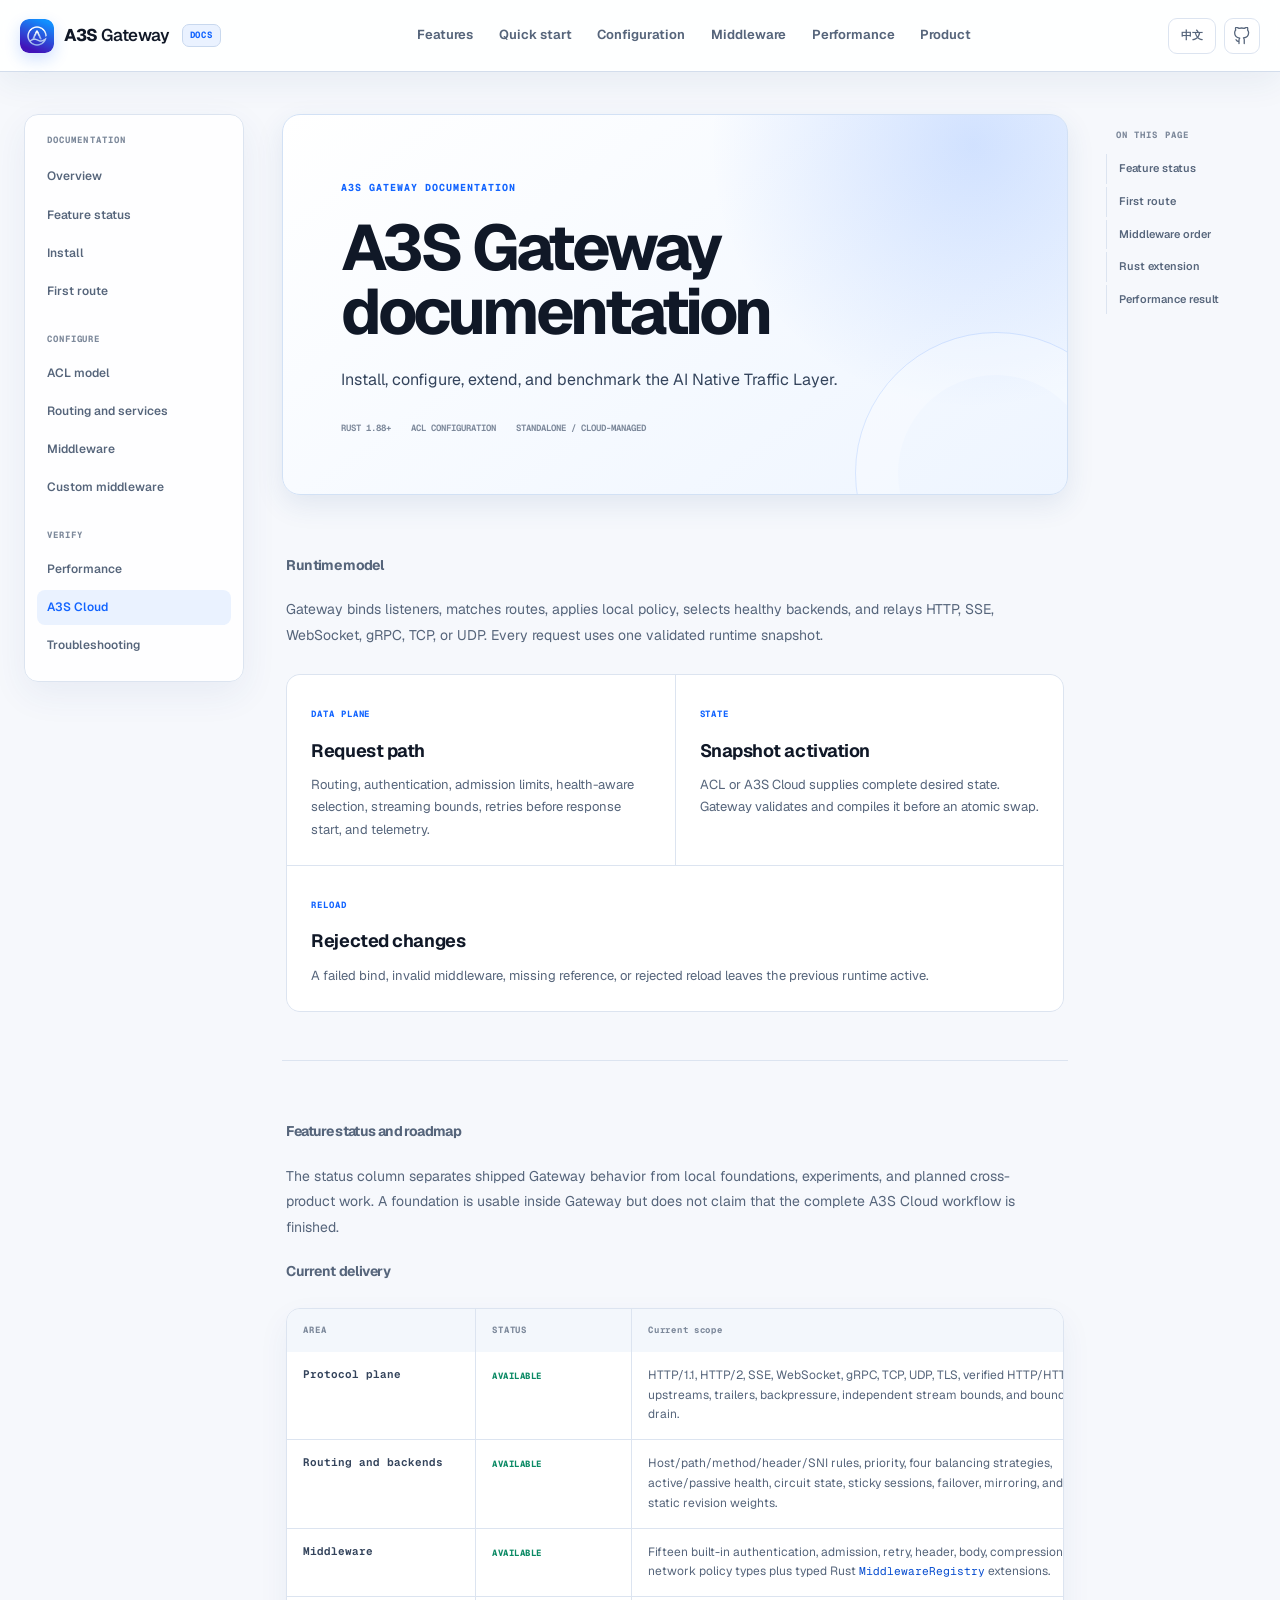
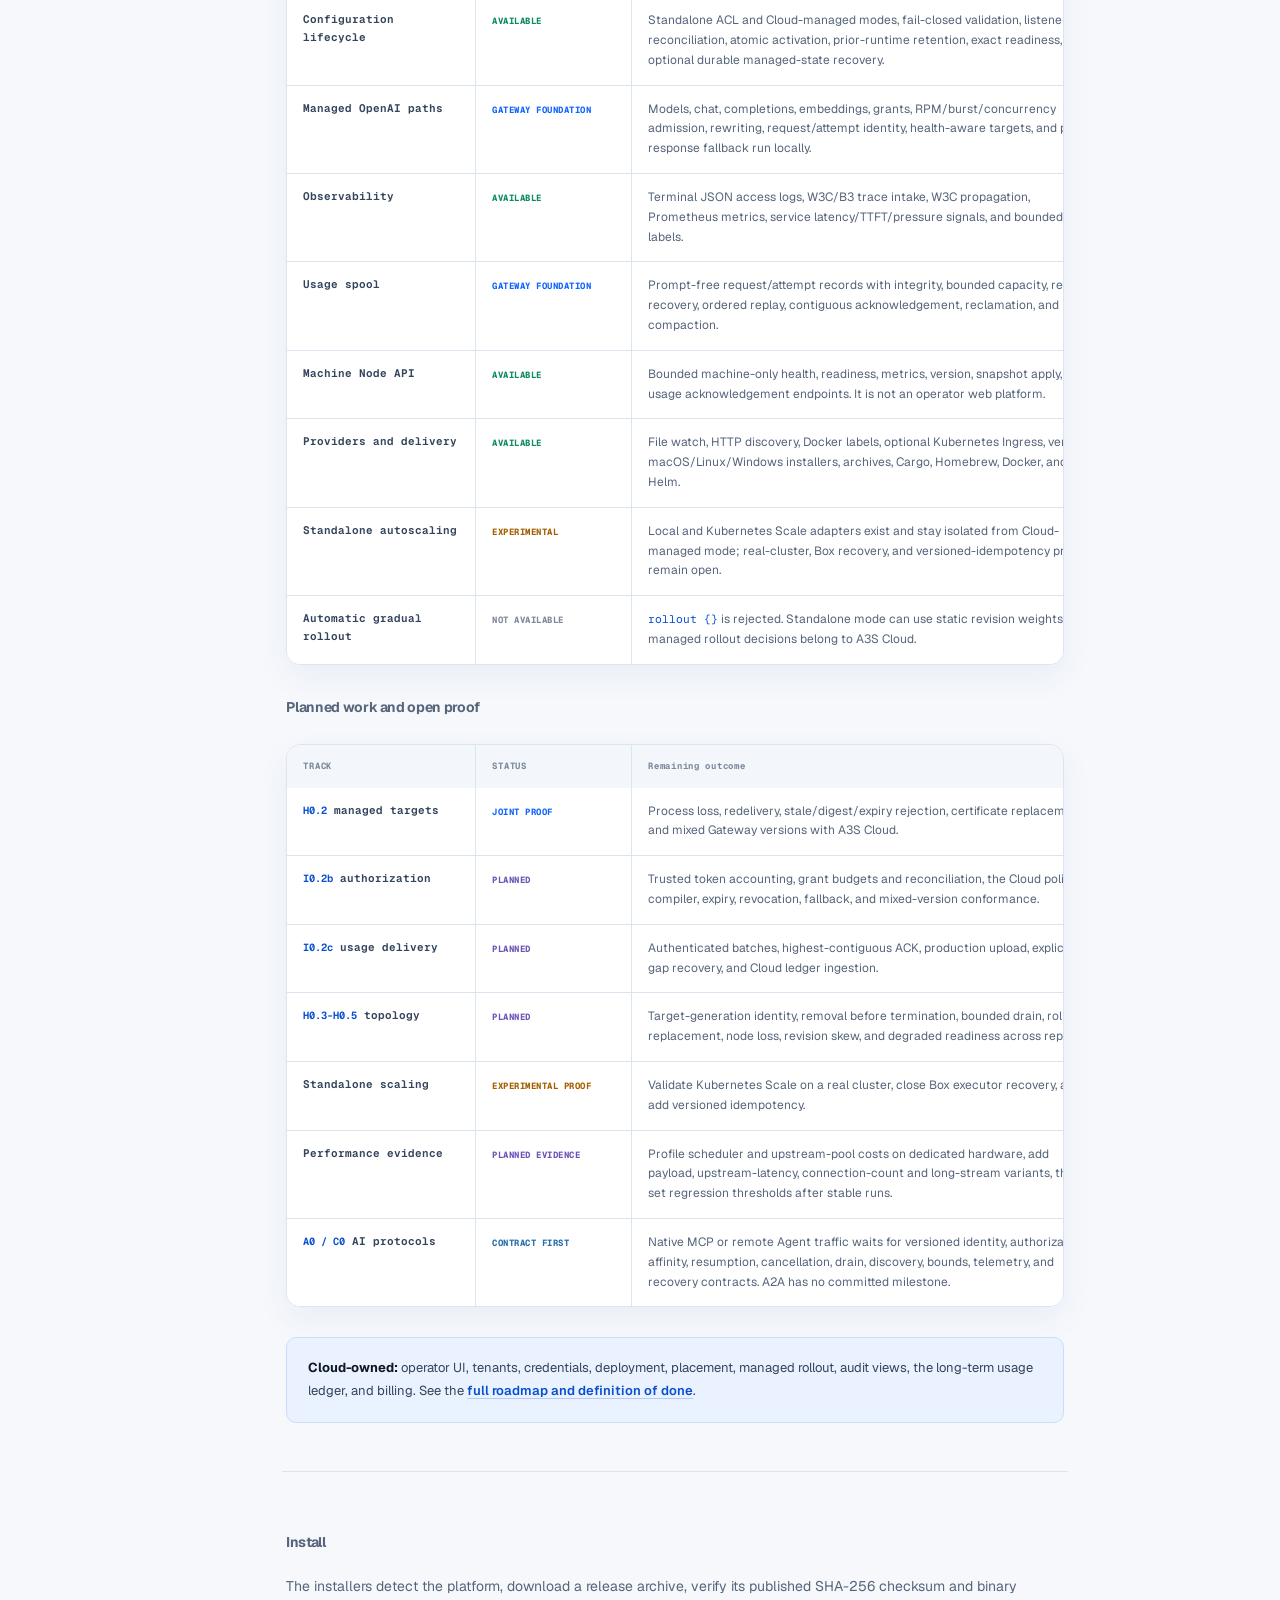
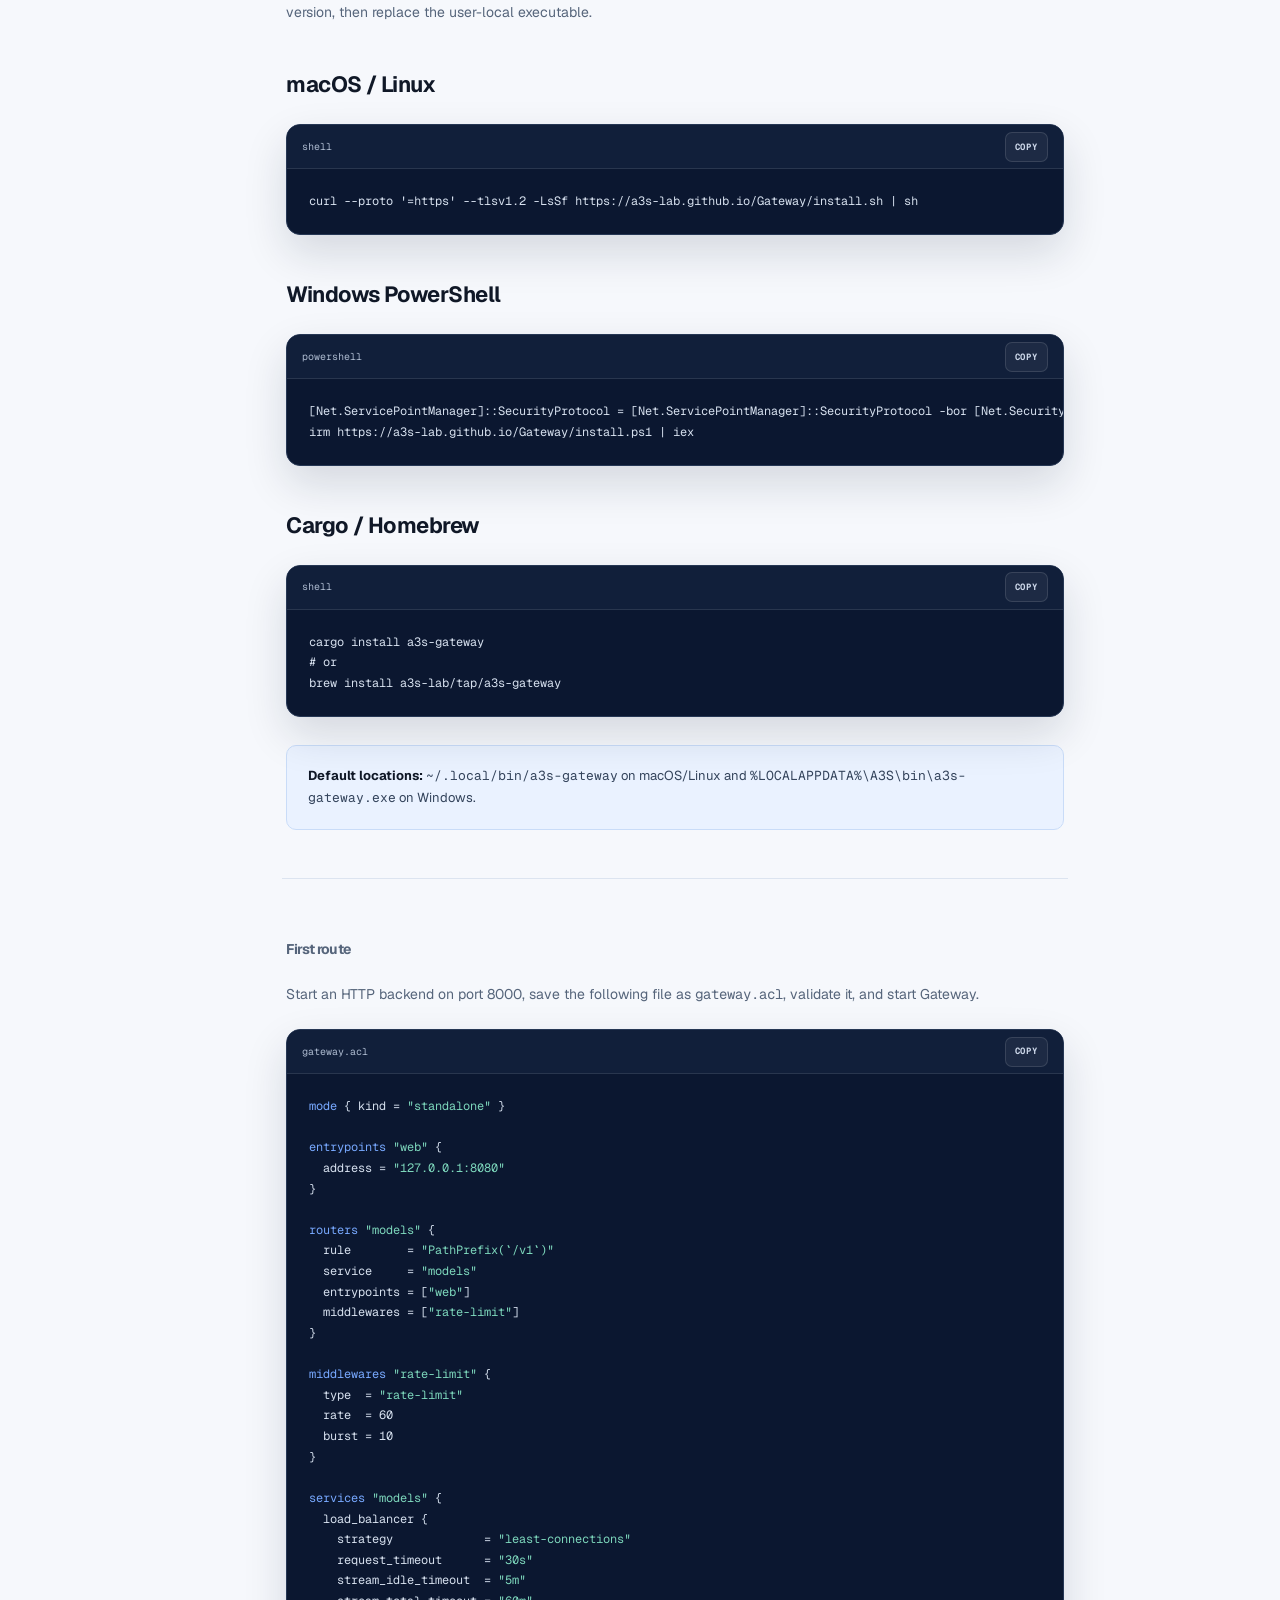
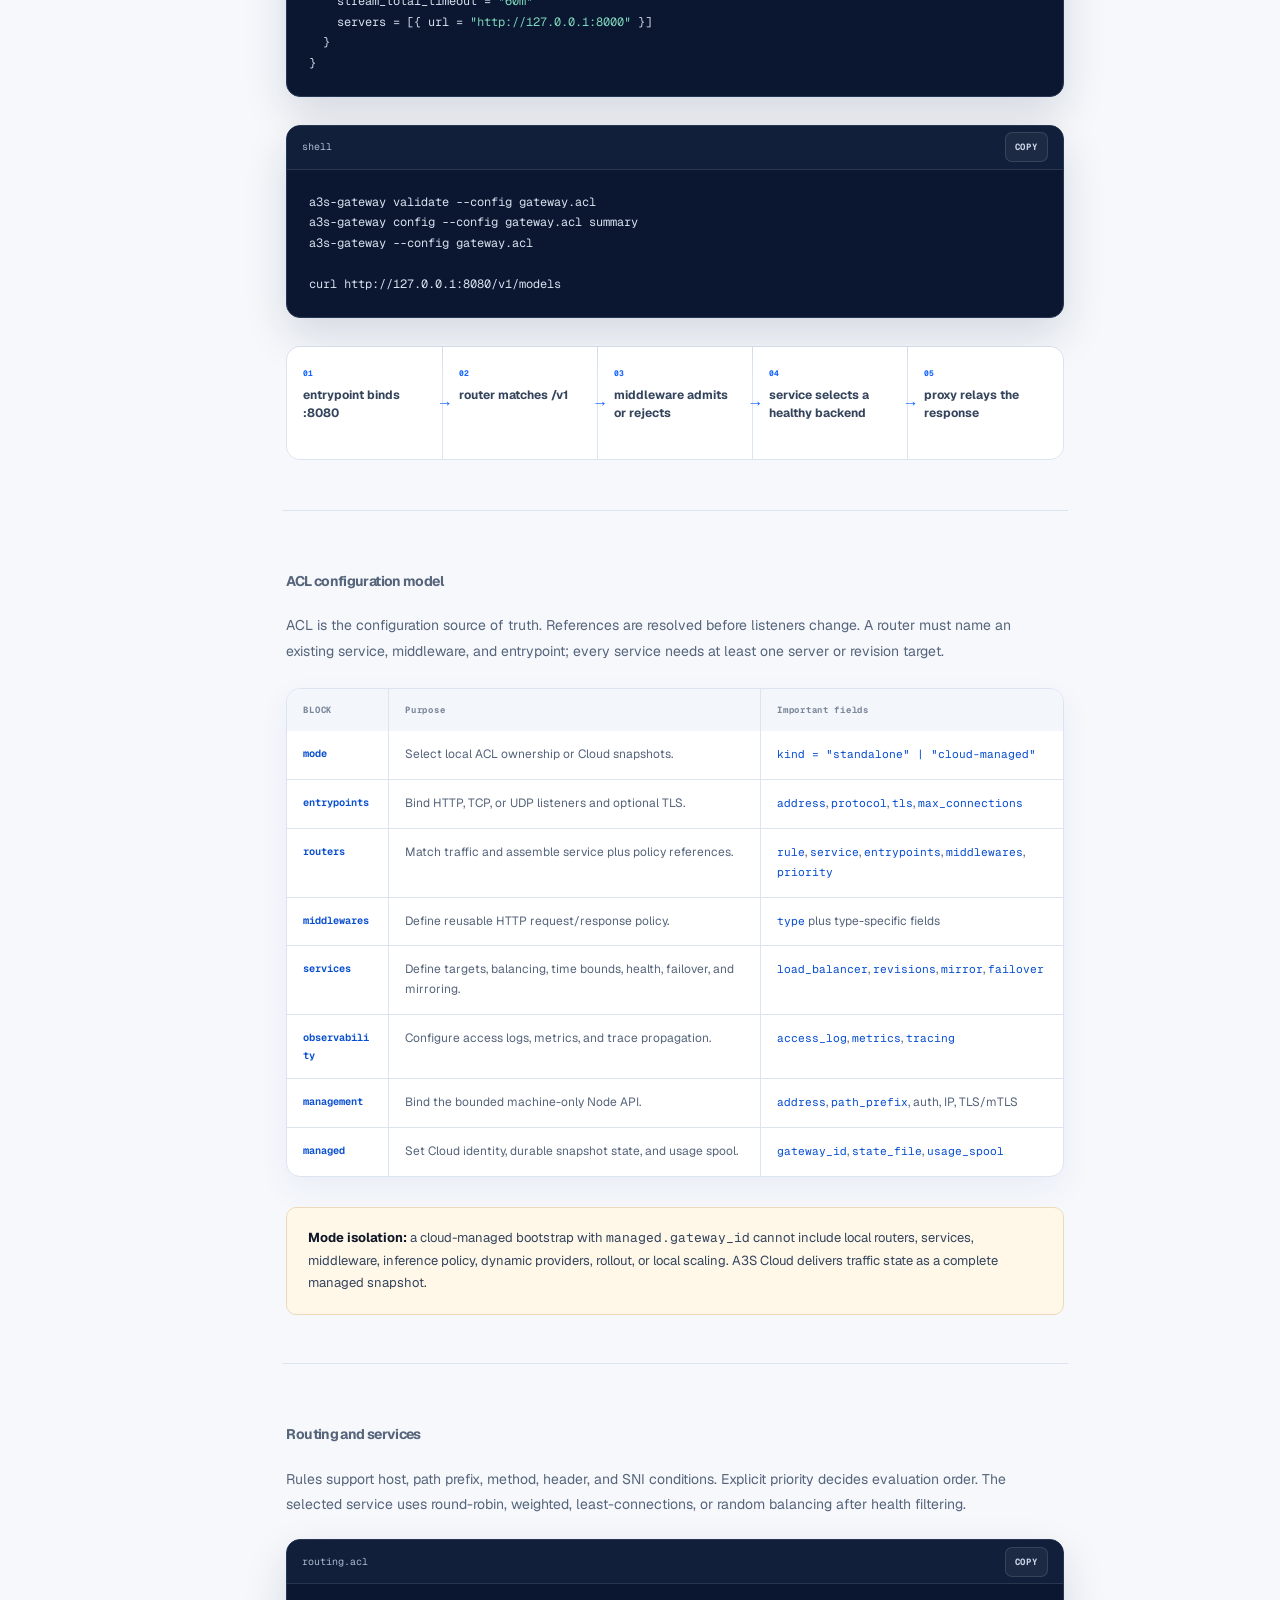
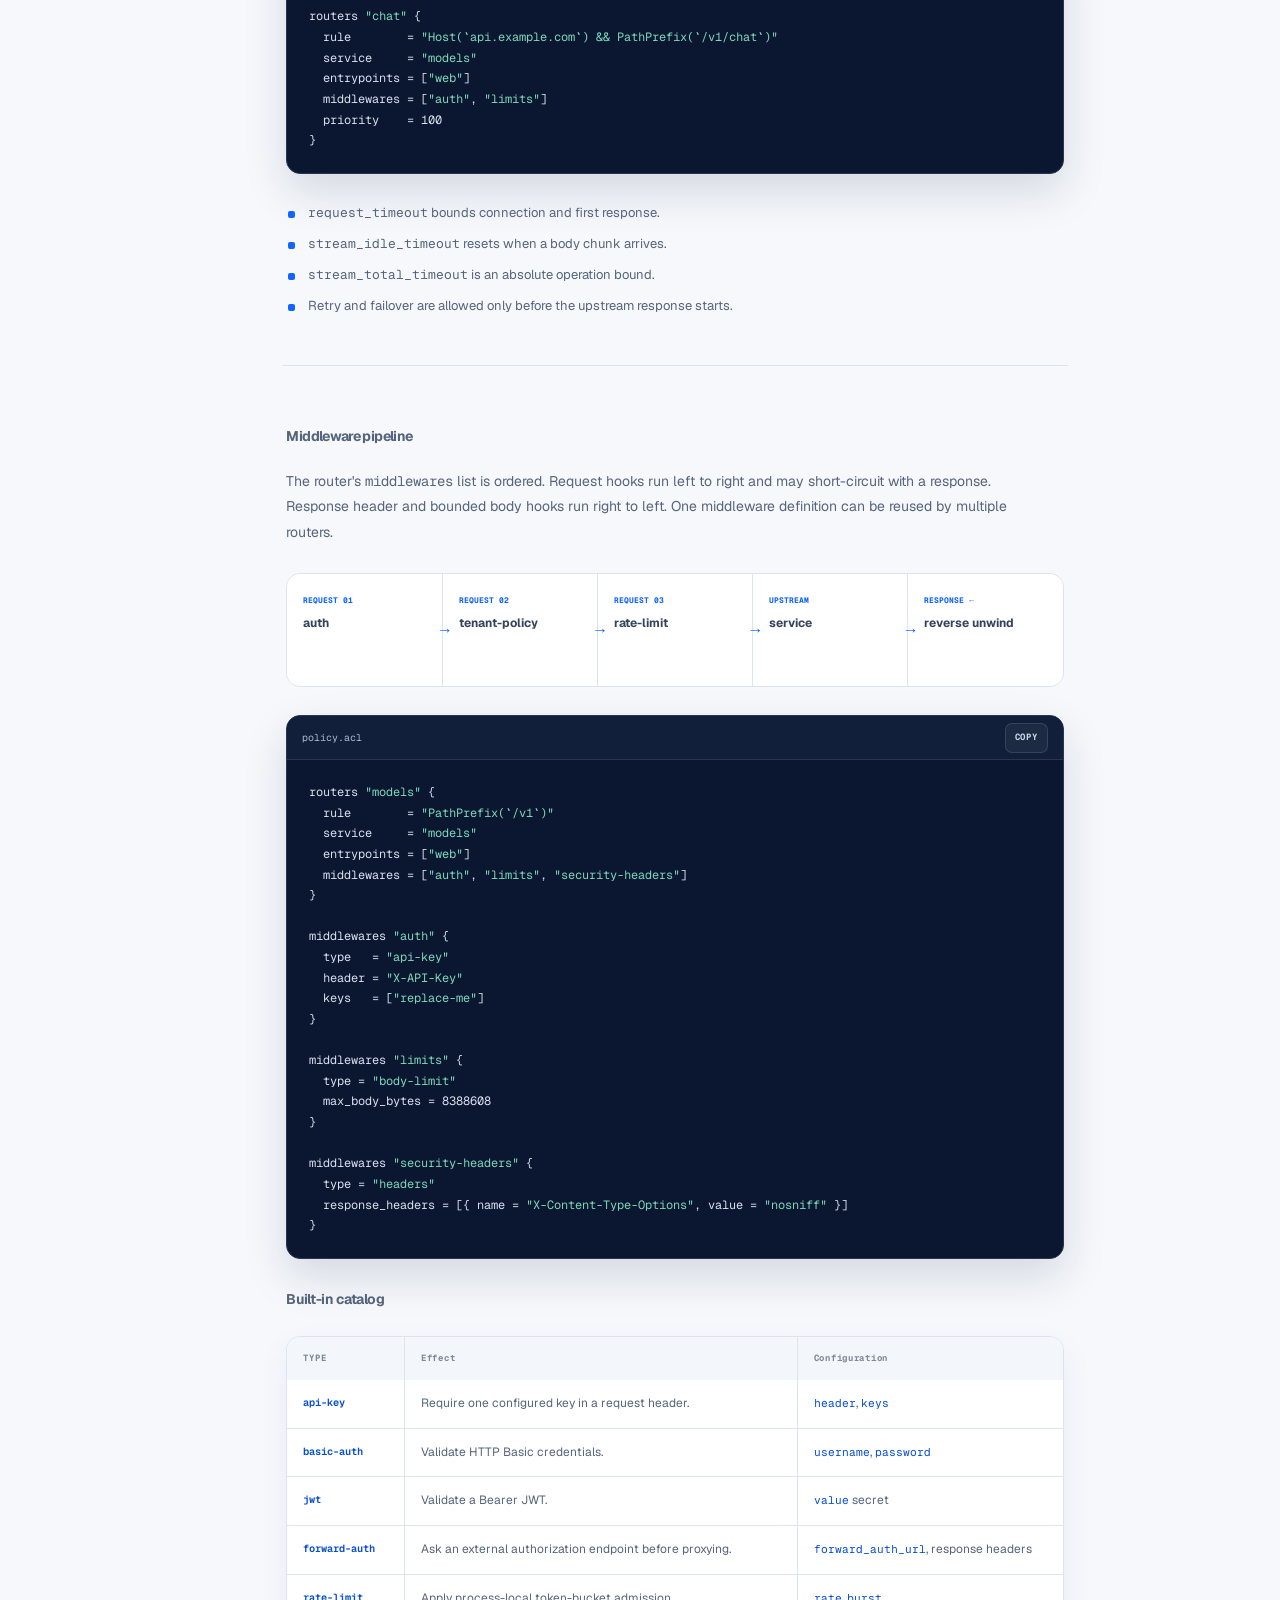
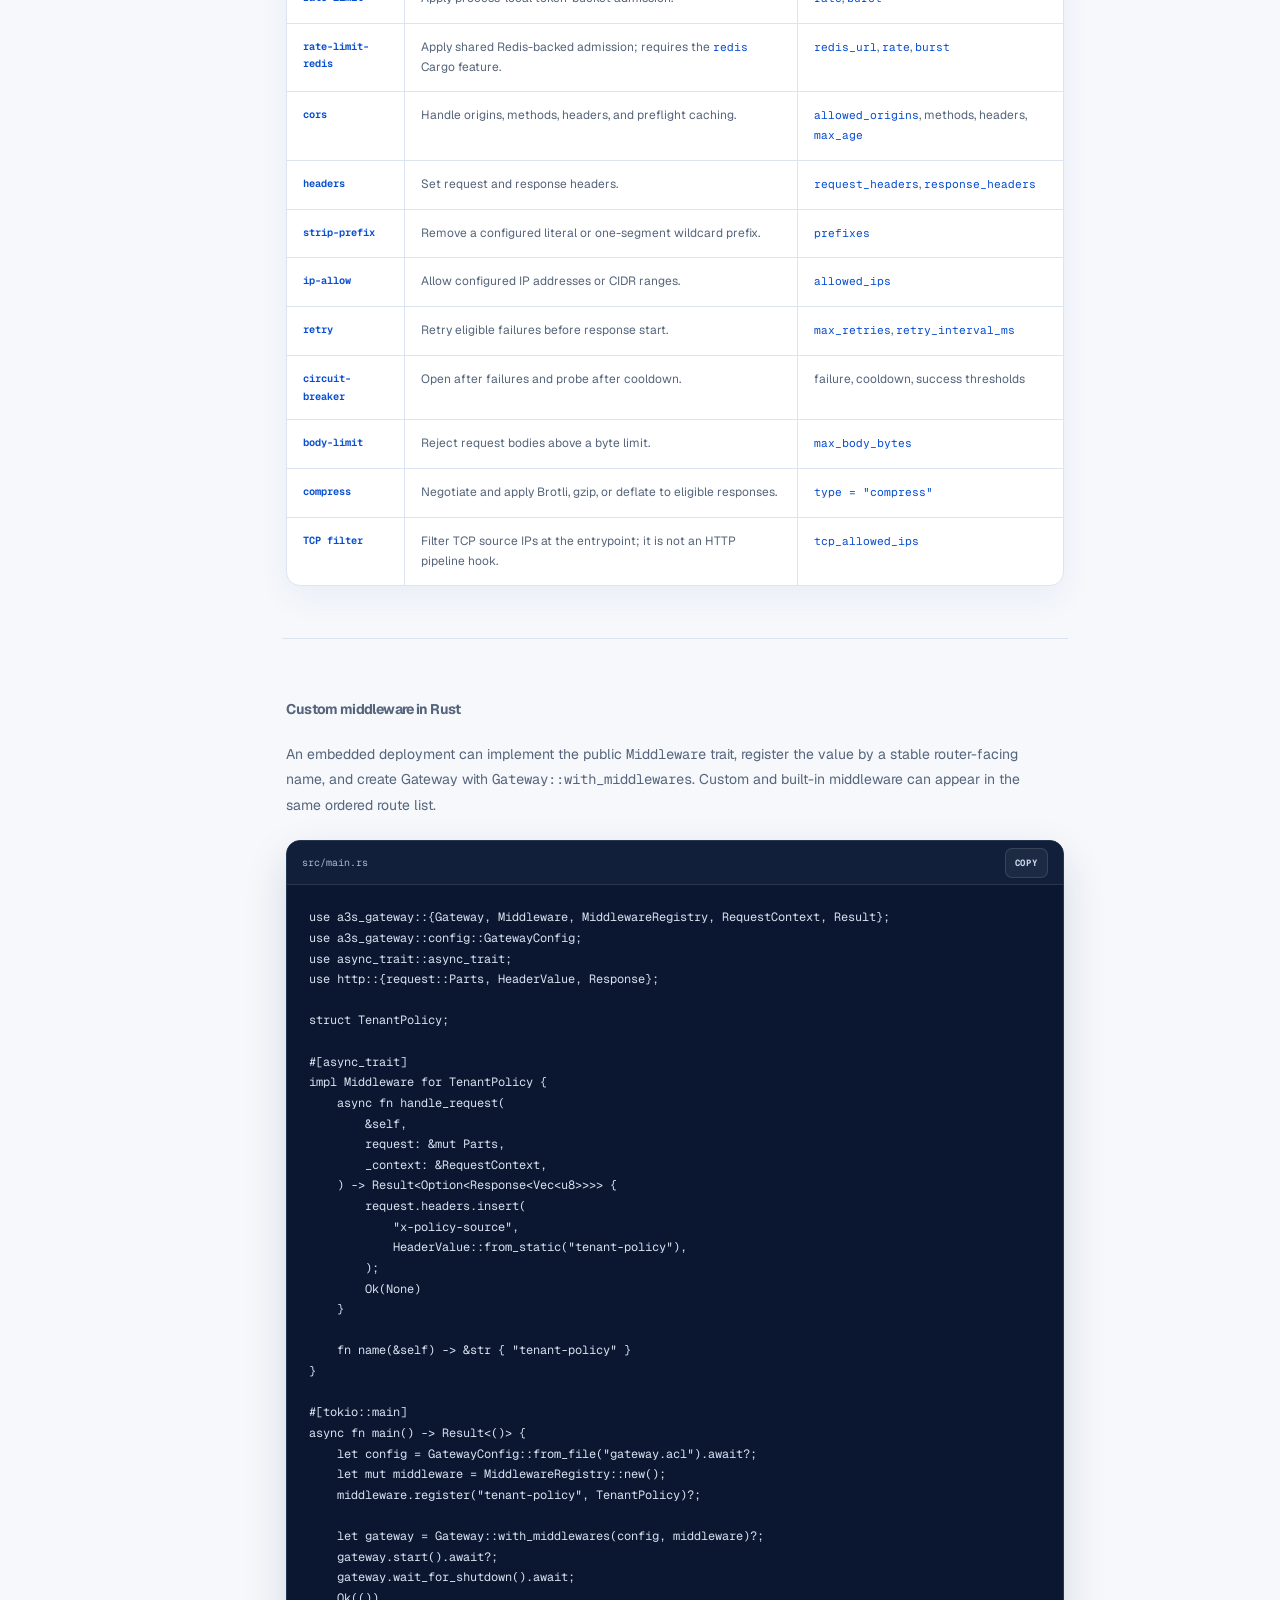
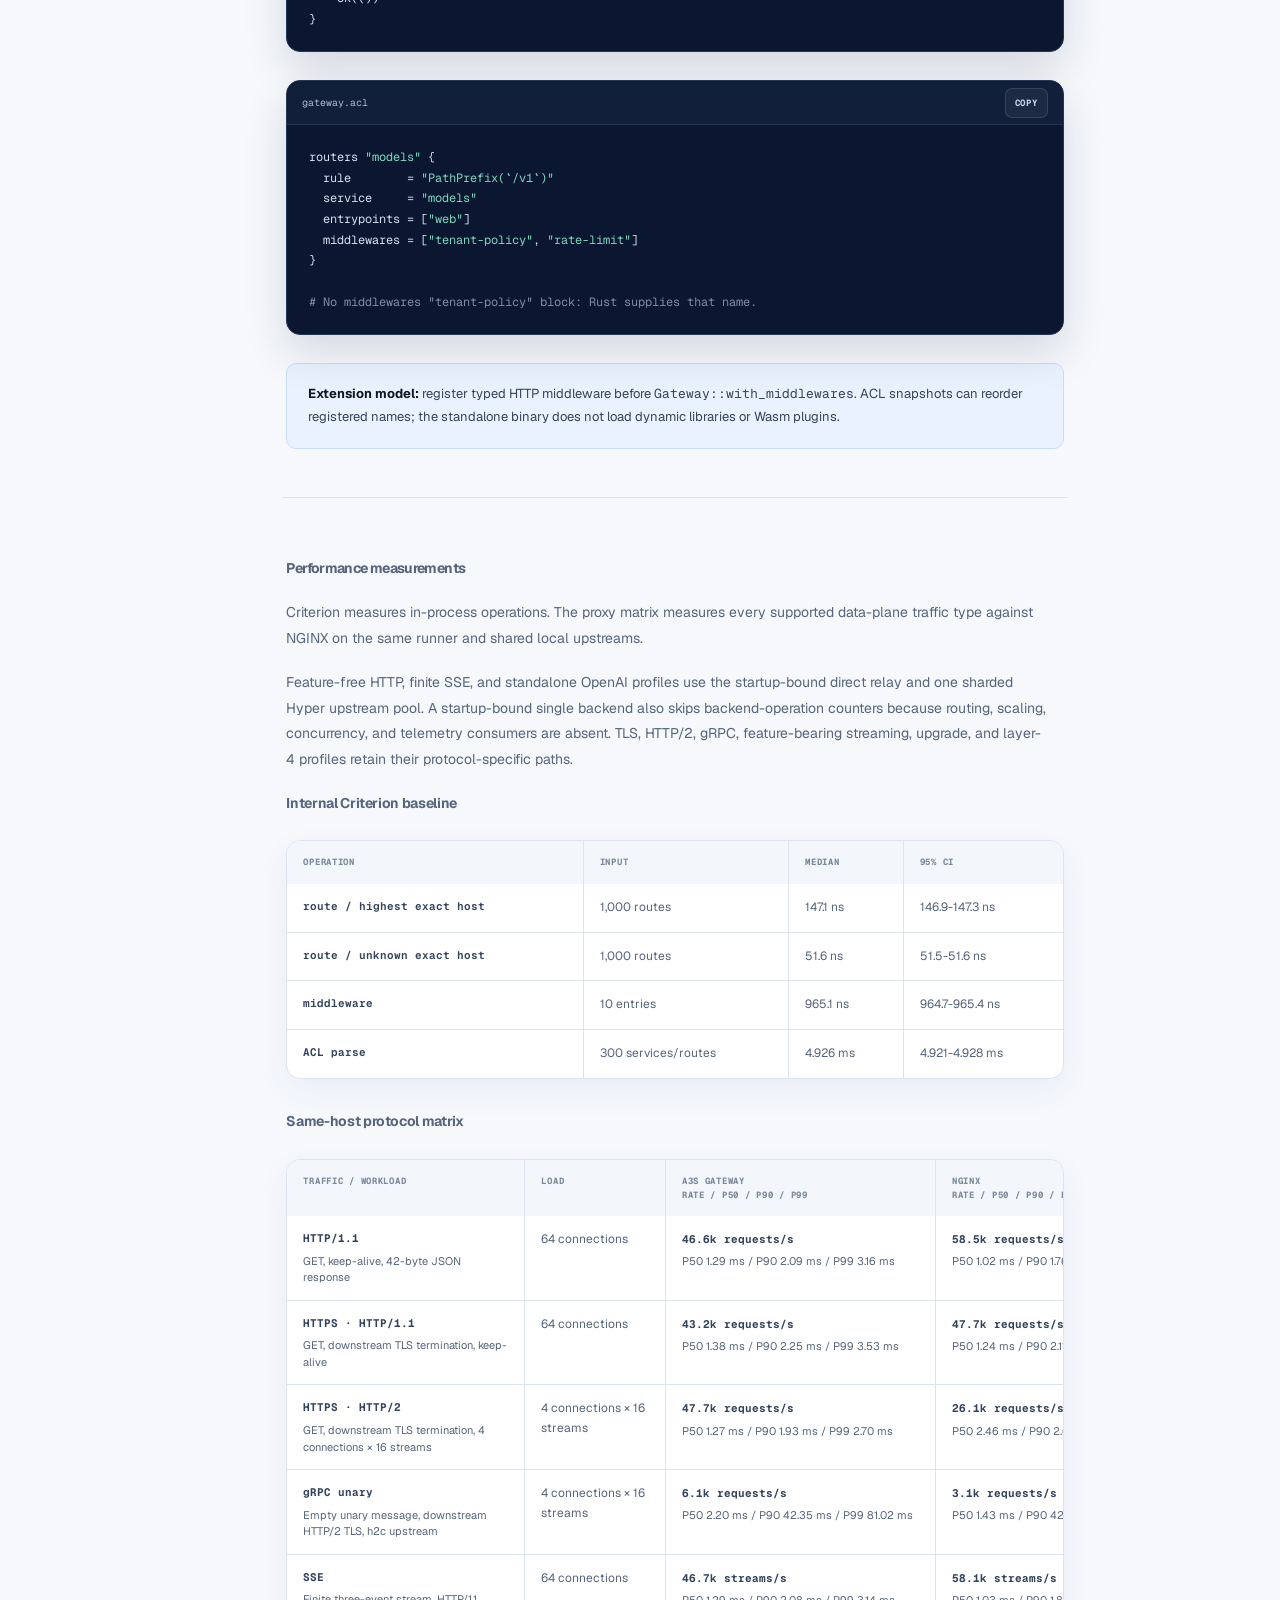
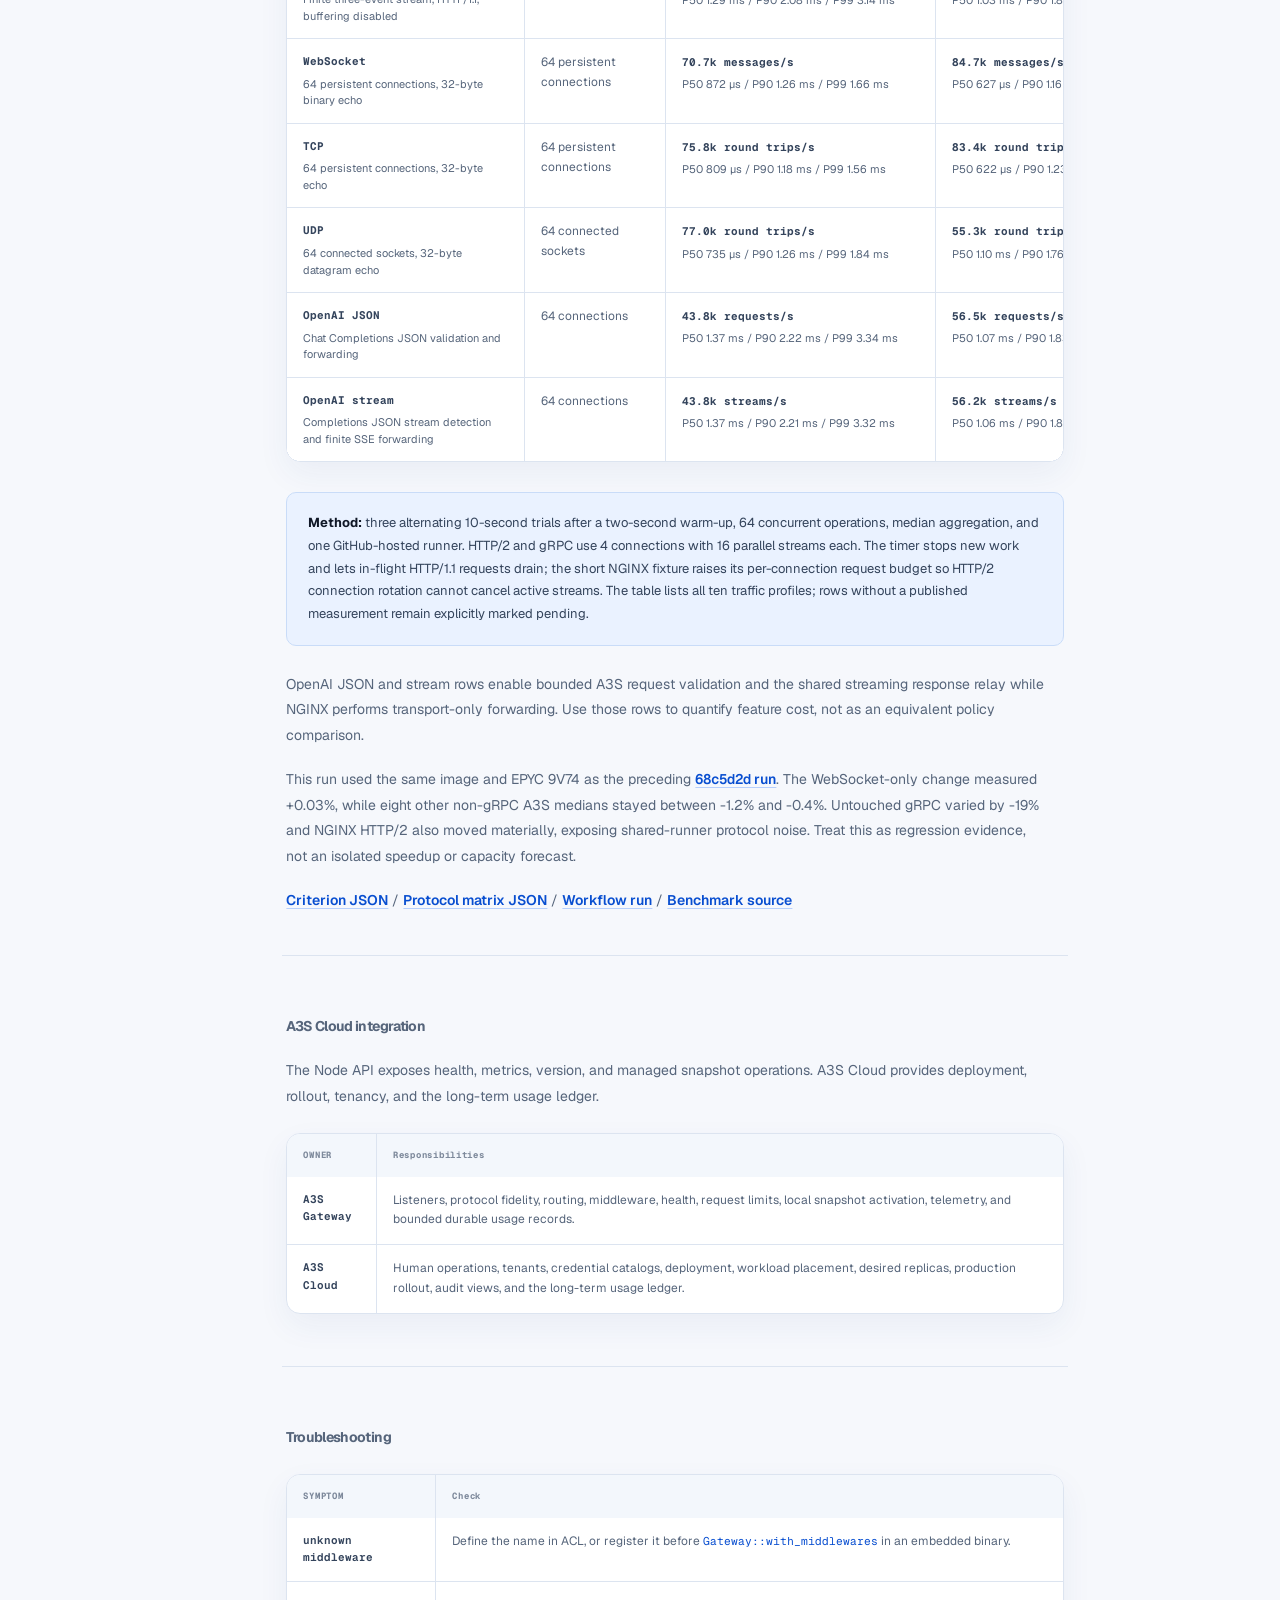
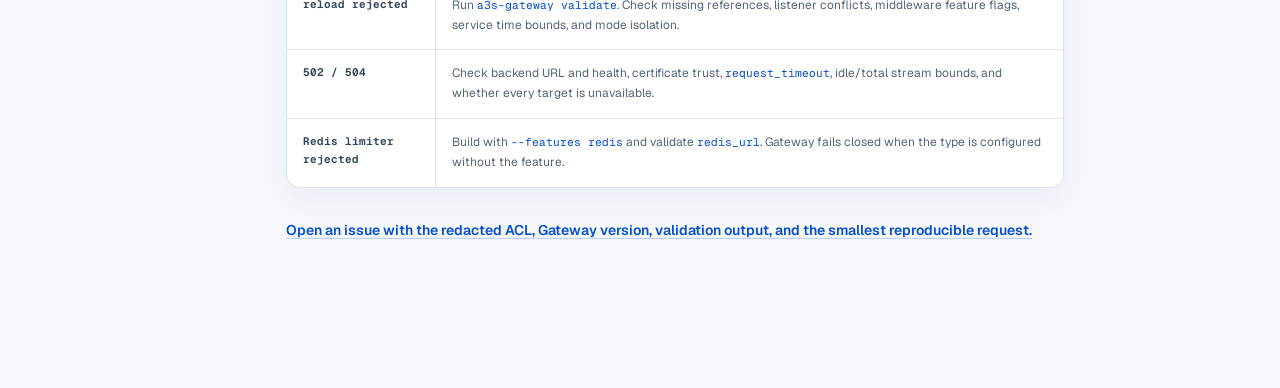
==== commit ee156421: "feat(website): add topology and benchmark evidence" ====
--- a/website/docs/index.html
+++ b/website/docs/index.html
@@ -7,7 +7,7 @@
     <meta name="description" content="Install, configure, extend, benchmark, and operate A3S Gateway, the AI Native Traffic Layer.">
     <meta name="theme-color" content="#f7faff">
     <link rel="canonical" href="https://a3s-lab.github.io/Gateway/docs/">
-    <link rel="icon" href="../assets/mark.svg" type="image/svg+xml">
+    <link rel="icon" href="../assets/a3s-os-logo.png" type="image/png">
     <script>document.documentElement.classList.add("js");</script>
     <link rel="preload" href="../assets/fonts/geist-latin-wght-normal.woff2" as="font" type="font/woff2" crossorigin>
     <link rel="stylesheet" href="../styles/base.css?v=20260806b">
@@ -24,7 +24,7 @@
     <header class="site-header docs-header">
       <nav class="nav-shell" aria-label="Documentation navigation">
         <a class="brand" href="../" aria-label="A3S Gateway home">
-          <img src="../assets/mark.svg" alt="">
+          <img src="../assets/a3s-os-logo.png" alt="">
           <span>A3S <b>Gateway</b></span><small>DOCS</small>
         </a>
         <button class="menu-toggle" type="button" aria-expanded="false" aria-controls="nav-links" aria-label="Open navigation"><span></span><span></span><span></span></button>
--- a/website/styles/base.css
+++ b/website/styles/base.css
@@ -183,6 +183,7 @@
   width: 34px;
   height: 34px;
   border-radius: 9px;
+  object-fit: cover;
   box-shadow: 0 6px 16px rgba(18, 100, 255, 0.2);
 }
 
@@ -389,6 +390,7 @@
   padding: 0 20px;
   align-items: center;
   justify-content: center;
+  gap: 9px;
   border: 1px solid transparent;
   border-radius: 8px;
   font-size: 13px;
@@ -402,6 +404,34 @@
     transform 180ms ease;
 }
 
+.ui-icon,
+.button-icon,
+.link-icon {
+  display: block;
+  flex: 0 0 auto;
+  fill: currentcolor;
+}
+
+.ui-icon {
+  width: 22px;
+  height: 22px;
+}
+
+.button-icon {
+  width: 15px;
+  height: 15px;
+}
+
+.link-icon {
+  width: 13px;
+  height: 13px;
+  transition: transform 180ms ease;
+}
+
+a:hover > .link-icon {
+  transform: translateX(3px);
+}
+
 .button:hover {
   transform: translateY(-2px);
 }
@@ -512,12 +542,13 @@
 }
 
 .assurance-bar li {
-  display: flex;
+  display: grid;
   min-width: 0;
   padding: 22px;
+  align-items: center;
   border-right: 1px solid var(--line);
-  flex-direction: column;
-  justify-content: center;
+  grid-template-columns: 34px minmax(0, 1fr);
+  gap: 12px;
 }
 
 .assurance-bar li:last-child {
@@ -527,6 +558,19 @@
 .assurance-bar li strong,
 .assurance-bar li small {
   display: block;
+}
+
+.assurance-bar li > span {
+  min-width: 0;
+}
+
+.assurance-icon {
+  width: 34px;
+  height: 34px;
+  padding: 8px;
+  border-radius: 9px;
+  color: var(--blue);
+  background: var(--blue-soft);
 }
 
 .assurance-bar li strong {
--- a/website/styles/sections.css
+++ b/website/styles/sections.css
@@ -439,6 +439,286 @@
   color: var(--muted);
   font-size: 12px;
   line-height: 1.6;
+}
+
+.performance-section {
+  background: #ffffff;
+}
+
+.performance-intro {
+  display: grid;
+  align-items: end;
+  grid-template-columns: minmax(0, 1.12fr) minmax(340px, 0.68fr);
+  gap: clamp(46px, 6vw, 88px);
+}
+
+.performance-intro .section-heading {
+  margin-bottom: 0;
+}
+
+.performance-method {
+  padding: 4px 0 4px 30px;
+  border-left: 1px solid var(--line-strong);
+}
+
+.performance-method-title {
+  display: flex;
+  align-items: center;
+  gap: 11px;
+  color: var(--text);
+  font-size: 14px;
+}
+
+.performance-method-title .ui-icon {
+  color: var(--blue);
+}
+
+.performance-method > p {
+  margin: 12px 0 0;
+  color: var(--muted);
+  font-size: 12px;
+  line-height: 1.6;
+}
+
+.performance-method dl {
+  display: grid;
+  margin: 22px 0 0;
+  grid-template-columns: repeat(2, minmax(0, 1fr));
+  gap: 14px 20px;
+}
+
+.performance-method dl div {
+  min-width: 0;
+}
+
+.performance-method dt,
+.performance-method dd {
+  margin: 0;
+}
+
+.performance-method dt {
+  color: var(--faint);
+  font-family: var(--mono);
+  font-size: 8px;
+  font-weight: 760;
+  letter-spacing: 0.08em;
+}
+
+.performance-method dd {
+  margin-top: 4px;
+  overflow: hidden;
+  color: var(--text-soft);
+  font-family: var(--mono);
+  font-size: 10px;
+  font-variant-numeric: tabular-nums;
+  text-overflow: ellipsis;
+  white-space: nowrap;
+}
+
+.performance-ledger {
+  margin-top: 54px;
+  overflow: hidden;
+  border: 1px solid #c8d7ea;
+  border-radius: 16px;
+  background: #ffffff;
+}
+
+.performance-ledger > header,
+.performance-ledger > article {
+  display: grid;
+  grid-template-columns: minmax(260px, 0.95fr) minmax(390px, 1.1fr) minmax(230px, 0.75fr);
+  gap: 0;
+}
+
+.performance-ledger > header {
+  min-height: 48px;
+  align-items: center;
+  color: #afc3e1;
+  background: var(--navy);
+  font-family: var(--mono);
+  font-size: 8px;
+  font-weight: 760;
+  letter-spacing: 0.08em;
+}
+
+.performance-ledger > header span {
+  padding: 0 30px;
+}
+
+.performance-ledger > header span + span {
+  border-left: 1px solid #2b3c59;
+}
+
+.performance-ledger > article {
+  min-height: 184px;
+  align-items: stretch;
+}
+
+.performance-ledger > article + article {
+  border-top: 1px solid var(--line);
+}
+
+.performance-context {
+  display: grid;
+  min-width: 0;
+  padding: 30px;
+  align-content: center;
+  grid-template-columns: 40px minmax(0, 1fr);
+  gap: 16px;
+}
+
+.performance-context > .ui-icon {
+  width: 40px;
+  height: 40px;
+  padding: 10px;
+  border-radius: 10px;
+  color: var(--blue);
+  background: var(--blue-soft);
+}
+
+.performance-context small,
+.performance-outcome > small {
+  color: var(--blue);
+  font-family: var(--mono);
+  font-size: 8px;
+  font-weight: 760;
+  letter-spacing: 0.08em;
+}
+
+.performance-context h3 {
+  margin: 10px 0 0;
+  color: var(--text);
+  font-size: 18px;
+  font-weight: 680;
+  letter-spacing: -0.025em;
+  line-height: 1.2;
+}
+
+.performance-context p {
+  margin: 8px 0 0;
+  color: var(--muted);
+  font-size: 10px;
+  line-height: 1.5;
+}
+
+.performance-products {
+  display: grid;
+  min-width: 0;
+  margin: 0;
+  border-left: 1px solid var(--line);
+  background: #f8fafc;
+  grid-template-columns: repeat(2, minmax(0, 1fr));
+}
+
+.performance-products > div {
+  display: flex;
+  min-width: 0;
+  padding: 28px 24px;
+  flex-direction: column;
+  justify-content: center;
+}
+
+.performance-products > div + div {
+  border-left: 1px solid var(--line);
+}
+
+.performance-products dt,
+.performance-products dd {
+  margin: 0;
+}
+
+.performance-products dt {
+  color: var(--faint);
+  font-family: var(--mono);
+  font-size: 8px;
+  font-weight: 760;
+  letter-spacing: 0.07em;
+}
+
+.performance-products .is-a3s dt {
+  color: var(--blue);
+}
+
+.performance-products dd {
+  margin-top: 12px;
+  color: var(--text);
+  font-family: var(--mono);
+  font-size: clamp(16px, 1.4vw, 20px);
+  font-weight: 720;
+  font-variant-numeric: tabular-nums;
+  letter-spacing: -0.025em;
+  line-height: 1.2;
+  white-space: nowrap;
+}
+
+.performance-products small {
+  margin-top: 8px;
+  color: var(--muted);
+  font-family: var(--mono);
+  font-size: 9px;
+  font-variant-numeric: tabular-nums;
+}
+
+.performance-outcome {
+  display: flex;
+  min-width: 0;
+  padding: 30px;
+  border-left: 1px solid var(--line);
+  flex-direction: column;
+  justify-content: center;
+}
+
+.performance-ledger [data-profile-status="mixed"] .performance-outcome > small {
+  color: var(--green);
+}
+
+.performance-ledger [data-profile-status="feature"] .performance-outcome > small {
+  color: var(--faint);
+}
+
+.performance-outcome p {
+  margin: 12px 0 0;
+  color: var(--text-soft);
+  font-size: 13px;
+  font-weight: 630;
+  line-height: 1.55;
+}
+
+.performance-foot {
+  display: flex;
+  min-height: 82px;
+  padding: 22px 2px 0;
+  align-items: flex-start;
+  justify-content: space-between;
+  gap: 32px;
+}
+
+.performance-foot > p {
+  max-width: 690px;
+  margin: 0;
+  color: var(--faint);
+  font-size: 10px;
+  line-height: 1.6;
+}
+
+.performance-foot nav {
+  display: flex;
+  justify-content: flex-end;
+  flex-wrap: wrap;
+  gap: 20px;
+}
+
+.performance-foot a {
+  display: inline-flex;
+  align-items: center;
+  gap: 7px;
+  color: var(--blue-deep);
+  font-size: 11px;
+  font-weight: 700;
+}
+
+.performance-foot a:hover {
+  color: var(--blue);
 }
 
 .config-section {
--- a/website/styles/responsive.css
+++ b/website/styles/responsive.css
@@ -104,6 +104,34 @@
   .capability-panel.is-operations {
     grid-column: 7 / -1;
     grid-row: 3;
+  }
+
+  .performance-intro {
+    grid-template-columns: 1fr;
+    gap: 36px;
+  }
+
+  .performance-method {
+    padding: 24px 0 0;
+    border-top: 1px solid var(--line-strong);
+    border-left: 0;
+  }
+
+  .performance-ledger > header {
+    display: none;
+  }
+
+  .performance-ledger > article {
+    grid-template-columns: minmax(260px, 0.8fr) minmax(430px, 1.2fr);
+  }
+
+  .performance-outcome {
+    min-height: 92px;
+    padding-top: 22px;
+    padding-bottom: 22px;
+    border-top: 1px solid var(--line);
+    border-left: 0;
+    grid-column: 1 / -1;
   }
 
   .config-demo {
@@ -478,6 +506,52 @@
     width: 100%;
   }
 
+  .performance-method dl {
+    gap: 14px;
+  }
+
+  .performance-ledger {
+    margin-top: 42px;
+    border-radius: 14px;
+  }
+
+  .performance-ledger > article {
+    grid-template-columns: 1fr;
+  }
+
+  .performance-context {
+    padding: 26px 22px;
+  }
+
+  .performance-products {
+    border-top: 1px solid var(--line);
+    border-left: 0;
+  }
+
+  .performance-products > div {
+    padding: 24px 20px;
+  }
+
+  .performance-products dd {
+    font-size: 16px;
+  }
+
+  .performance-outcome {
+    grid-column: auto;
+    padding: 24px 22px;
+  }
+
+  .performance-foot {
+    padding-top: 20px;
+    flex-direction: column;
+    gap: 18px;
+  }
+
+  .performance-foot nav {
+    justify-content: flex-start;
+    gap: 14px 20px;
+  }
+
   .config-demo {
     border-radius: 14px;
   }
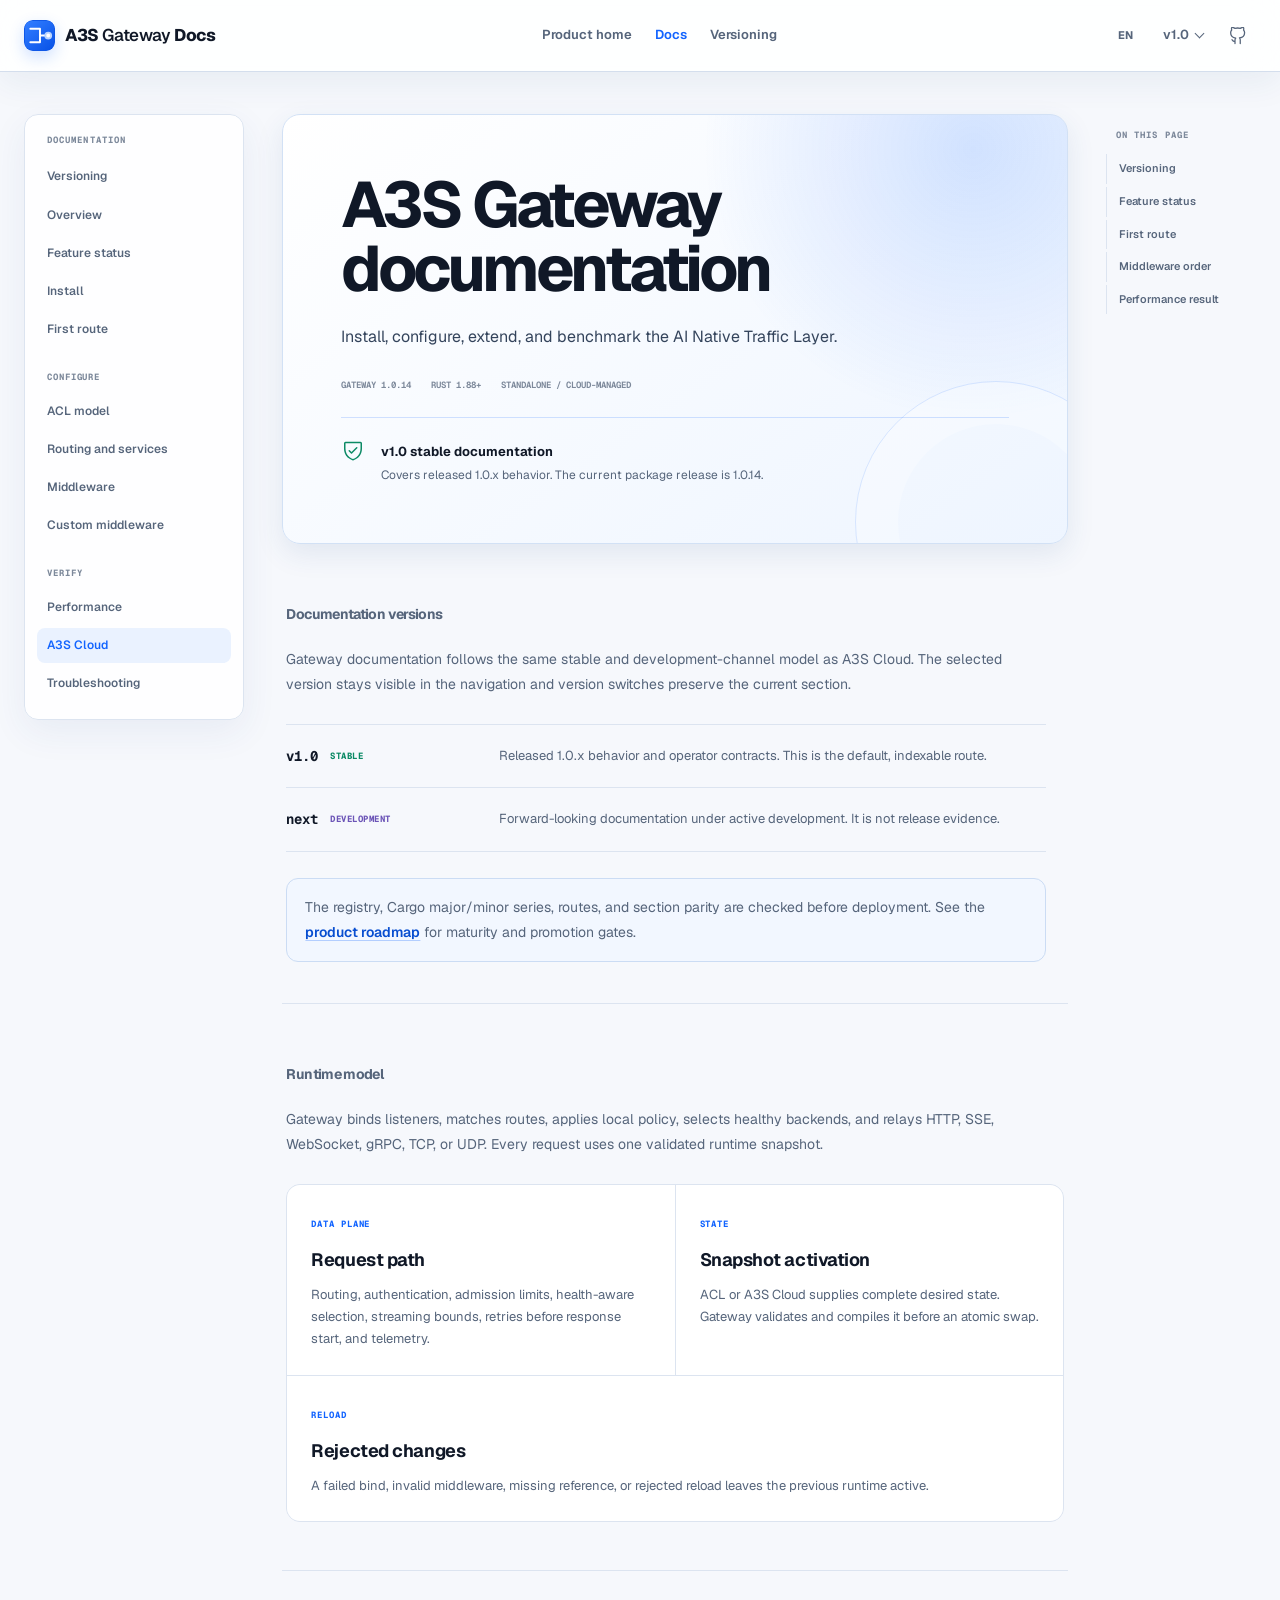
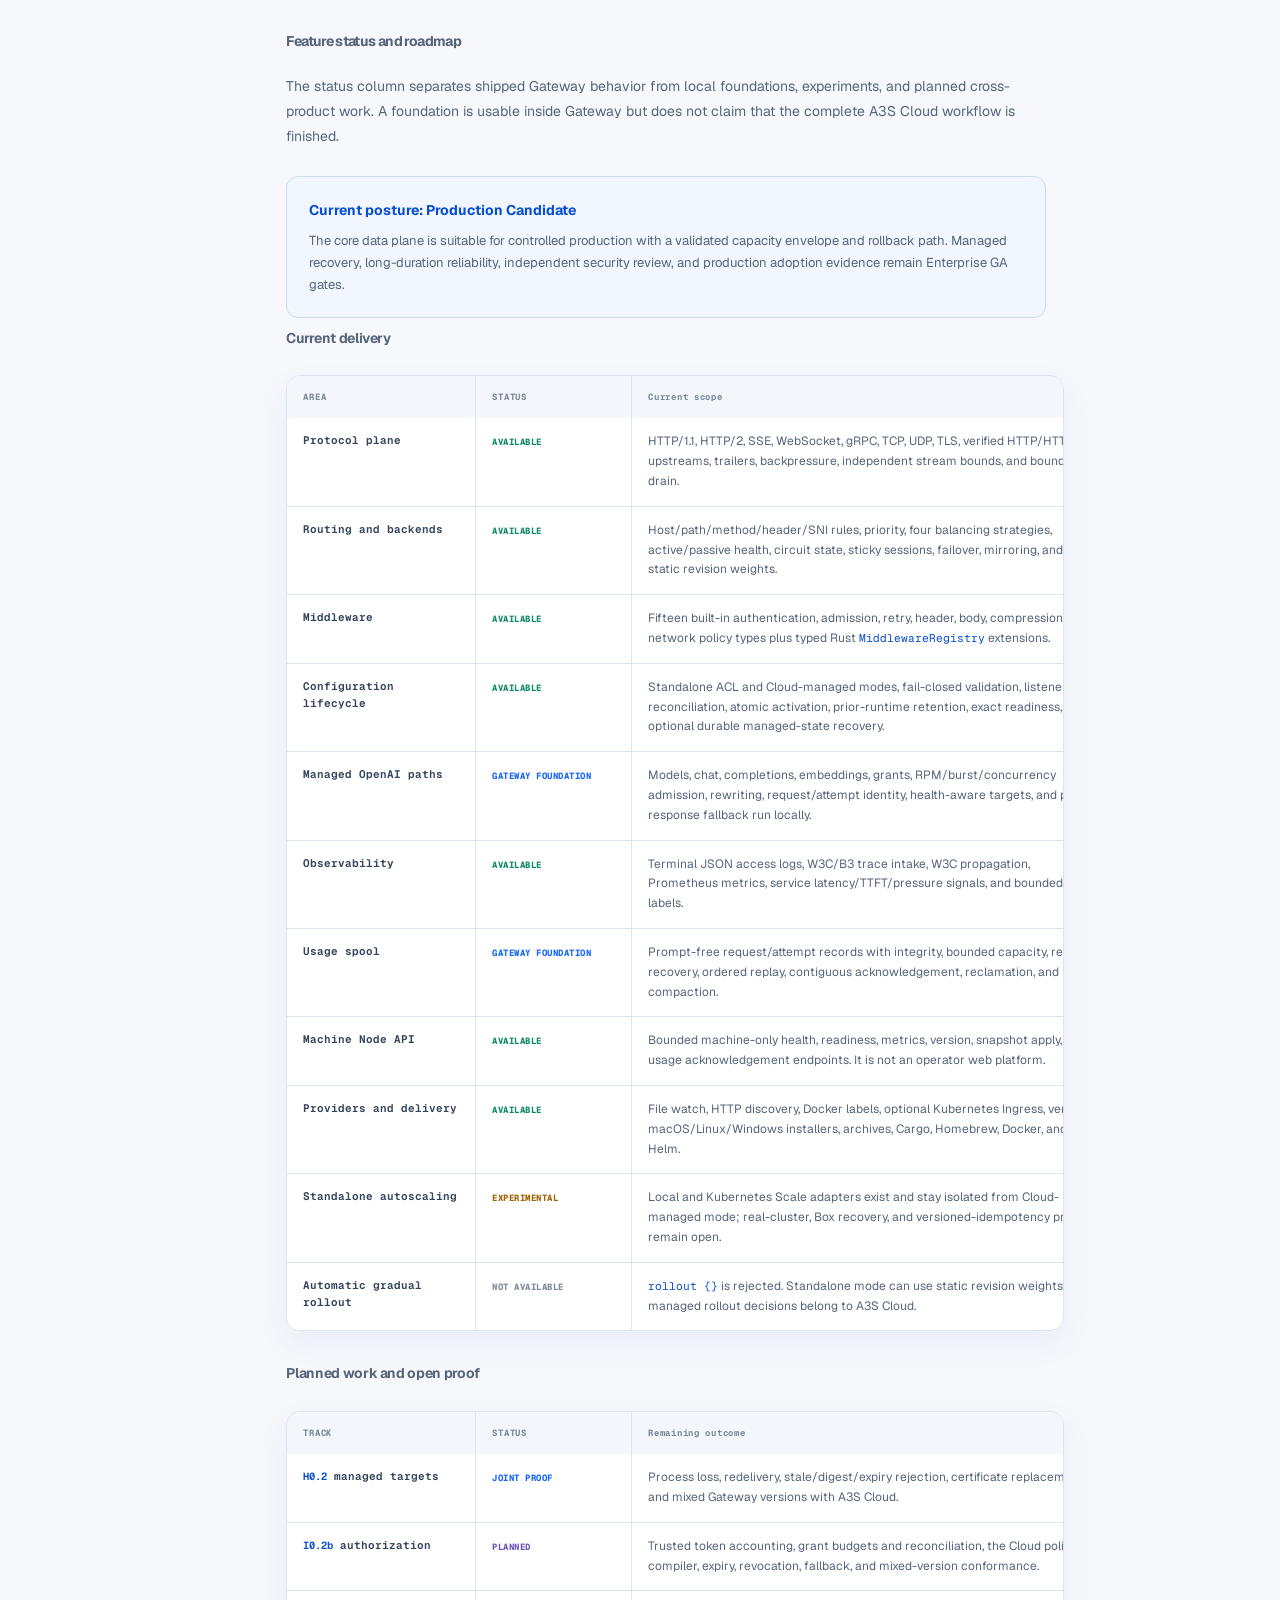
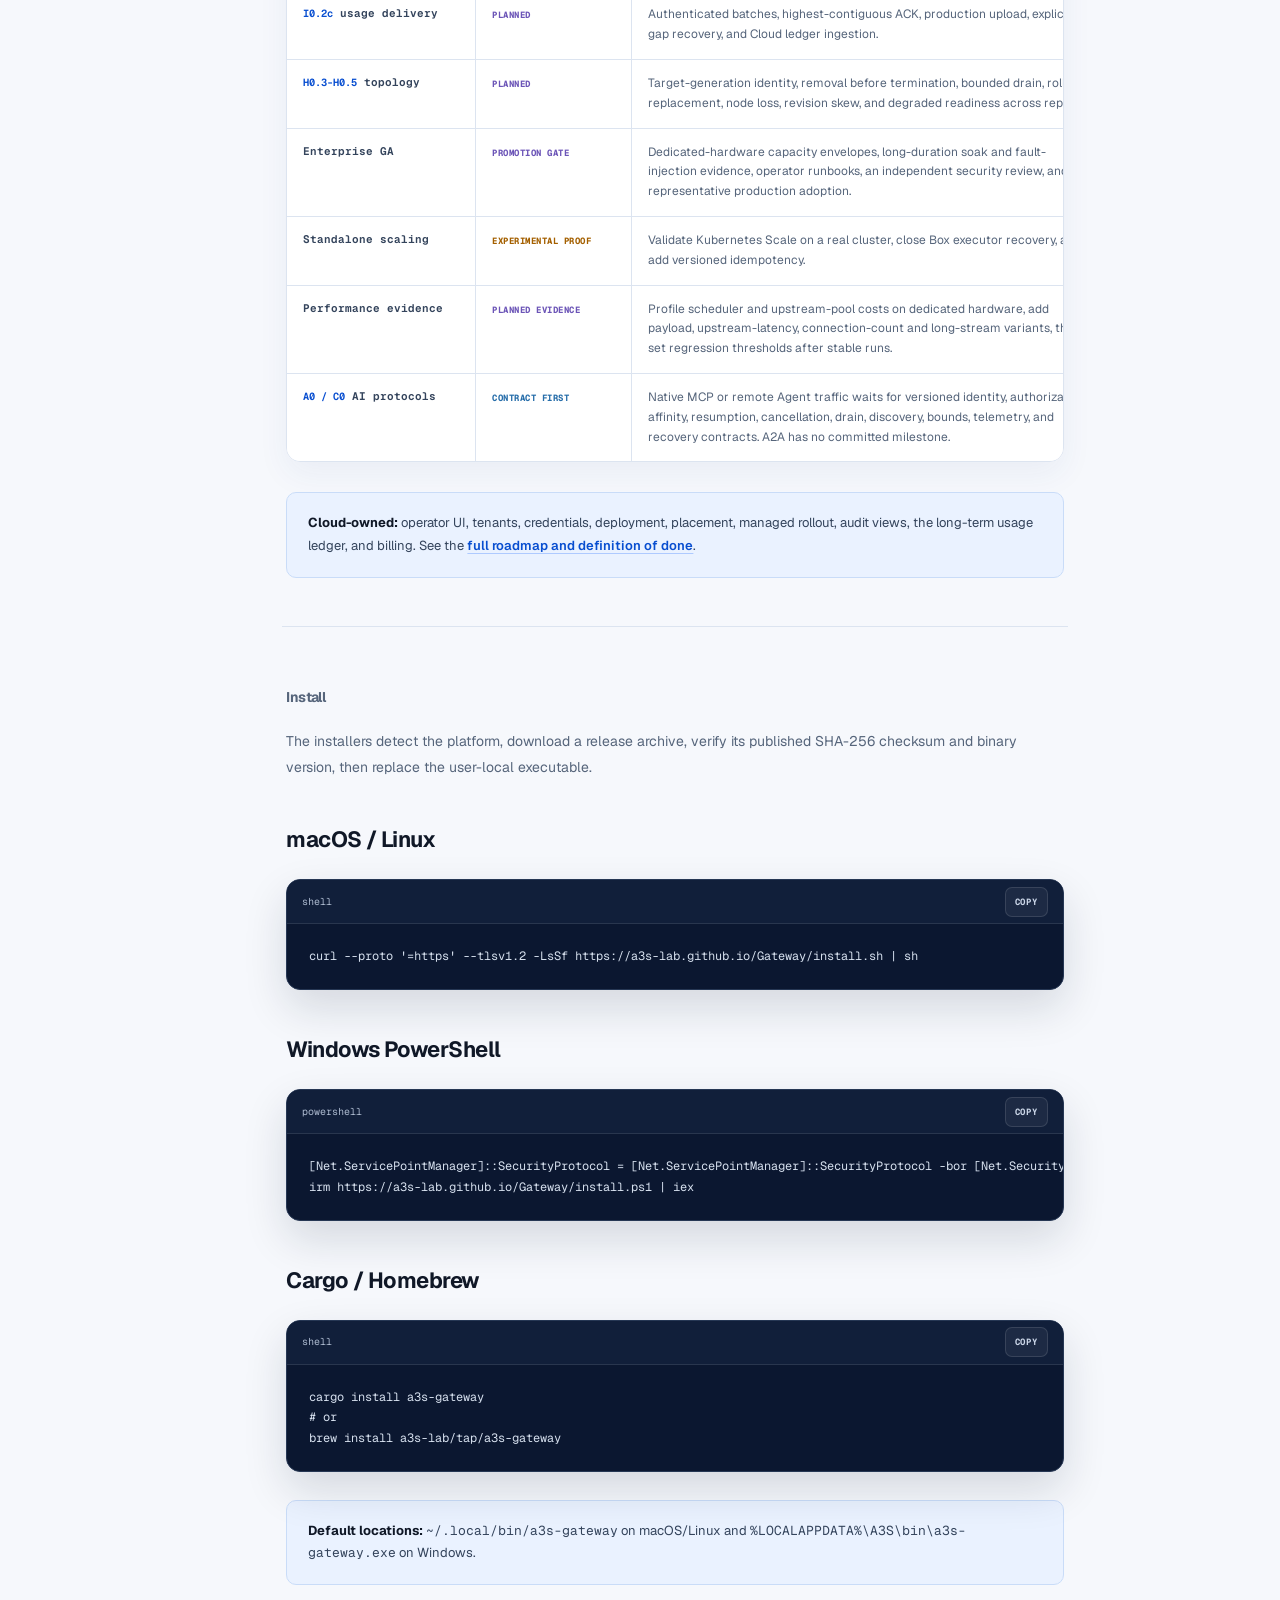
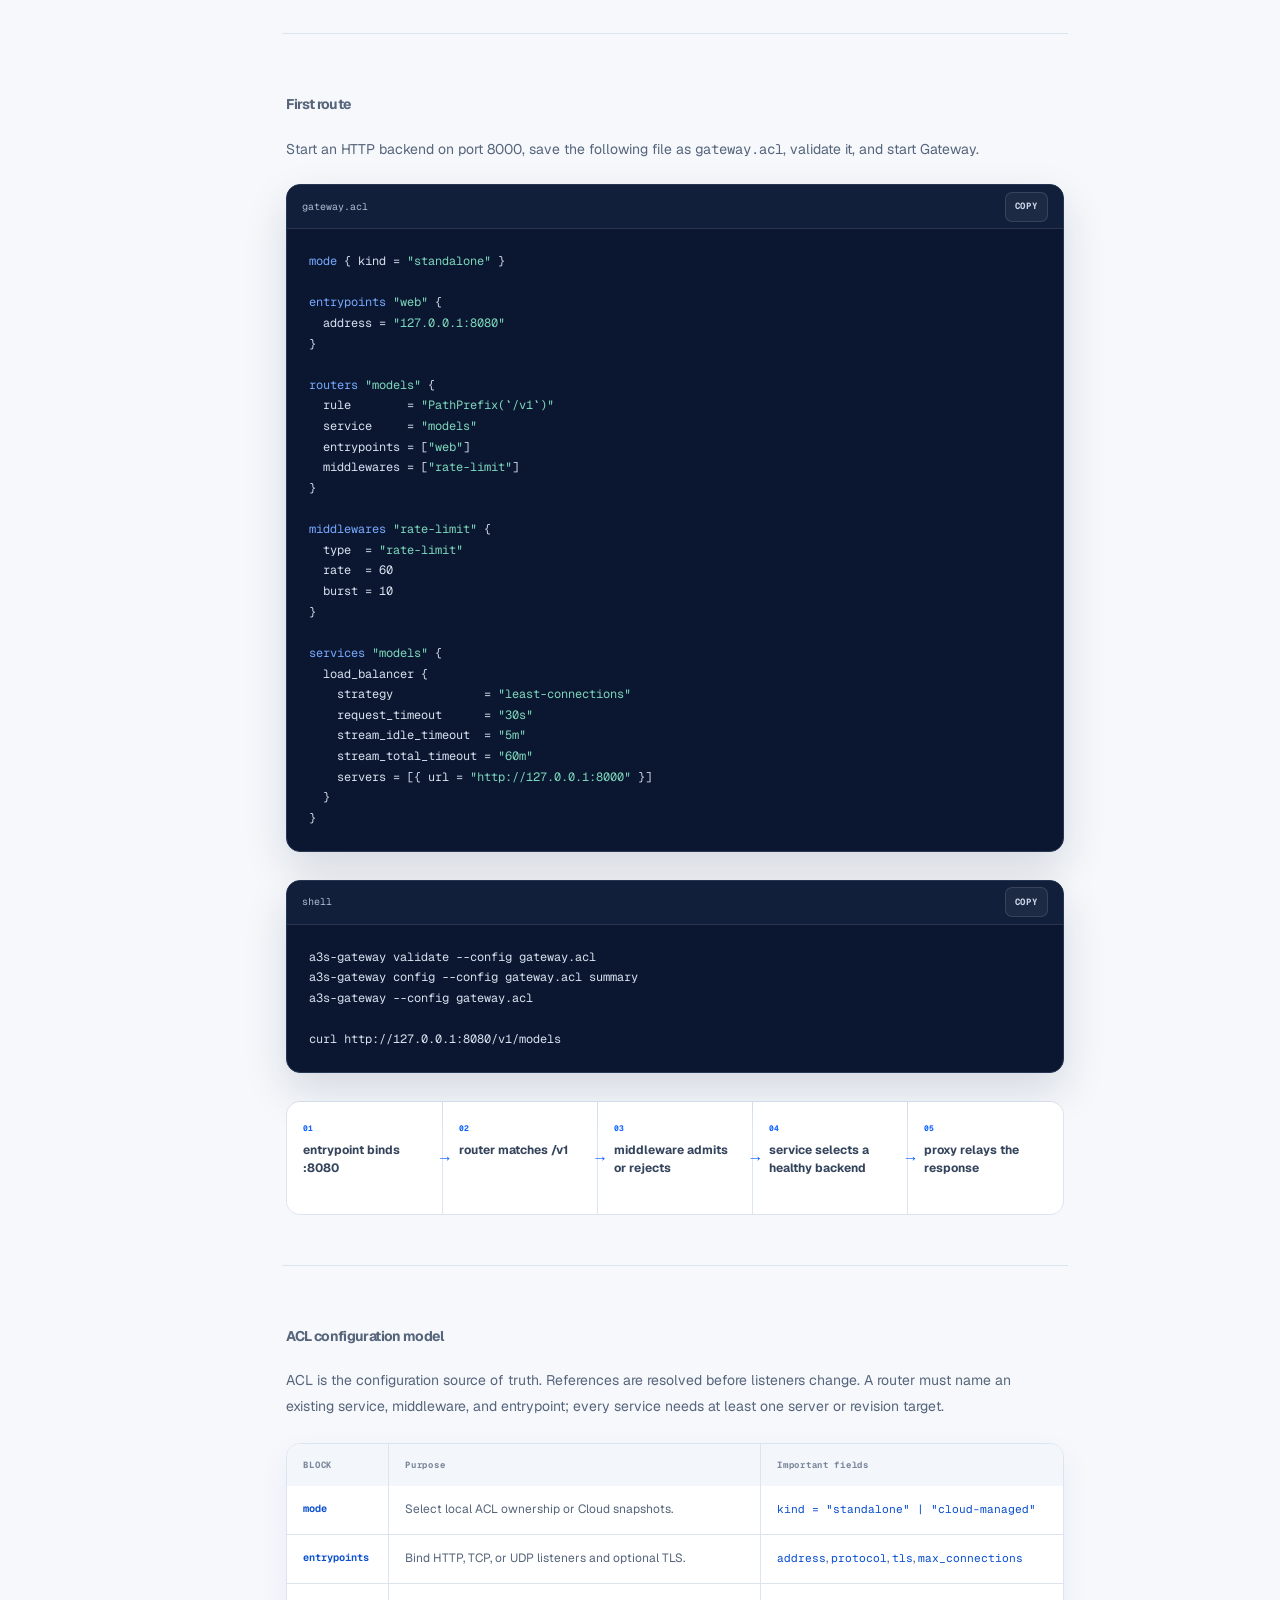
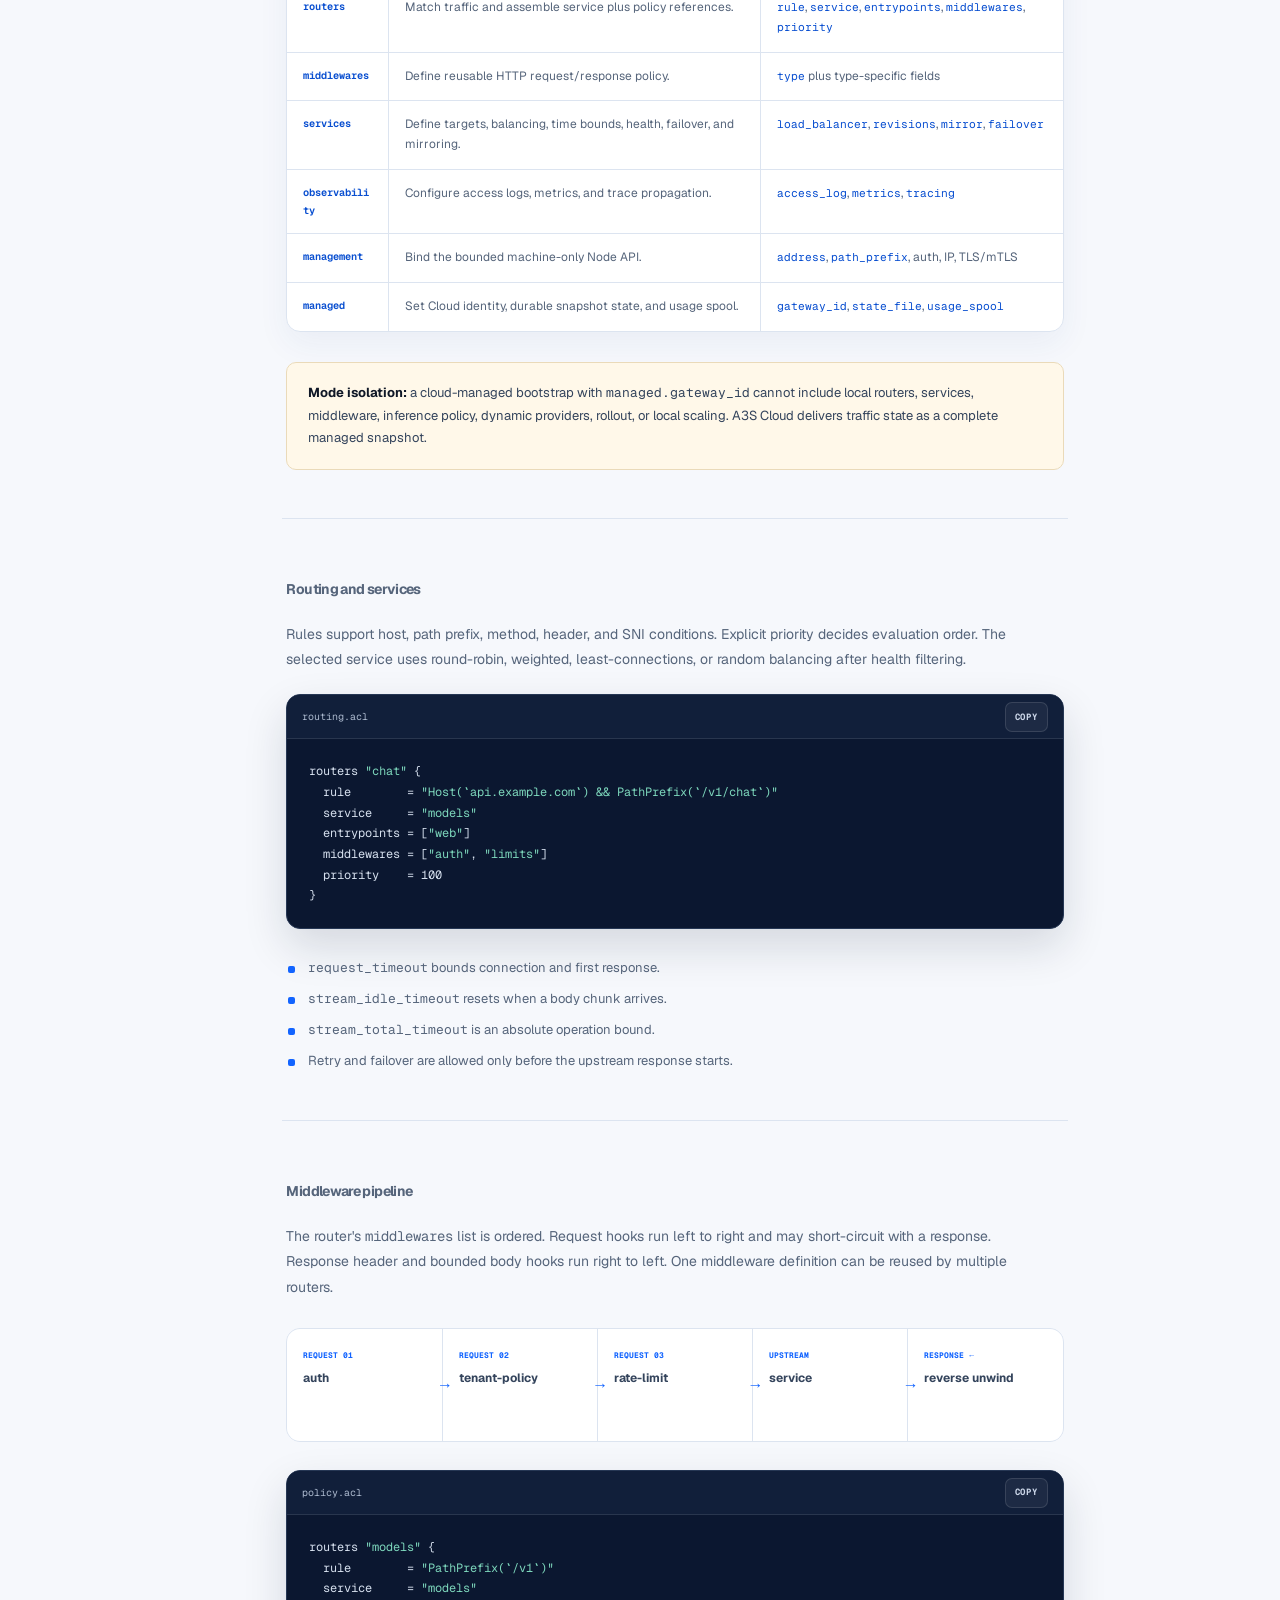
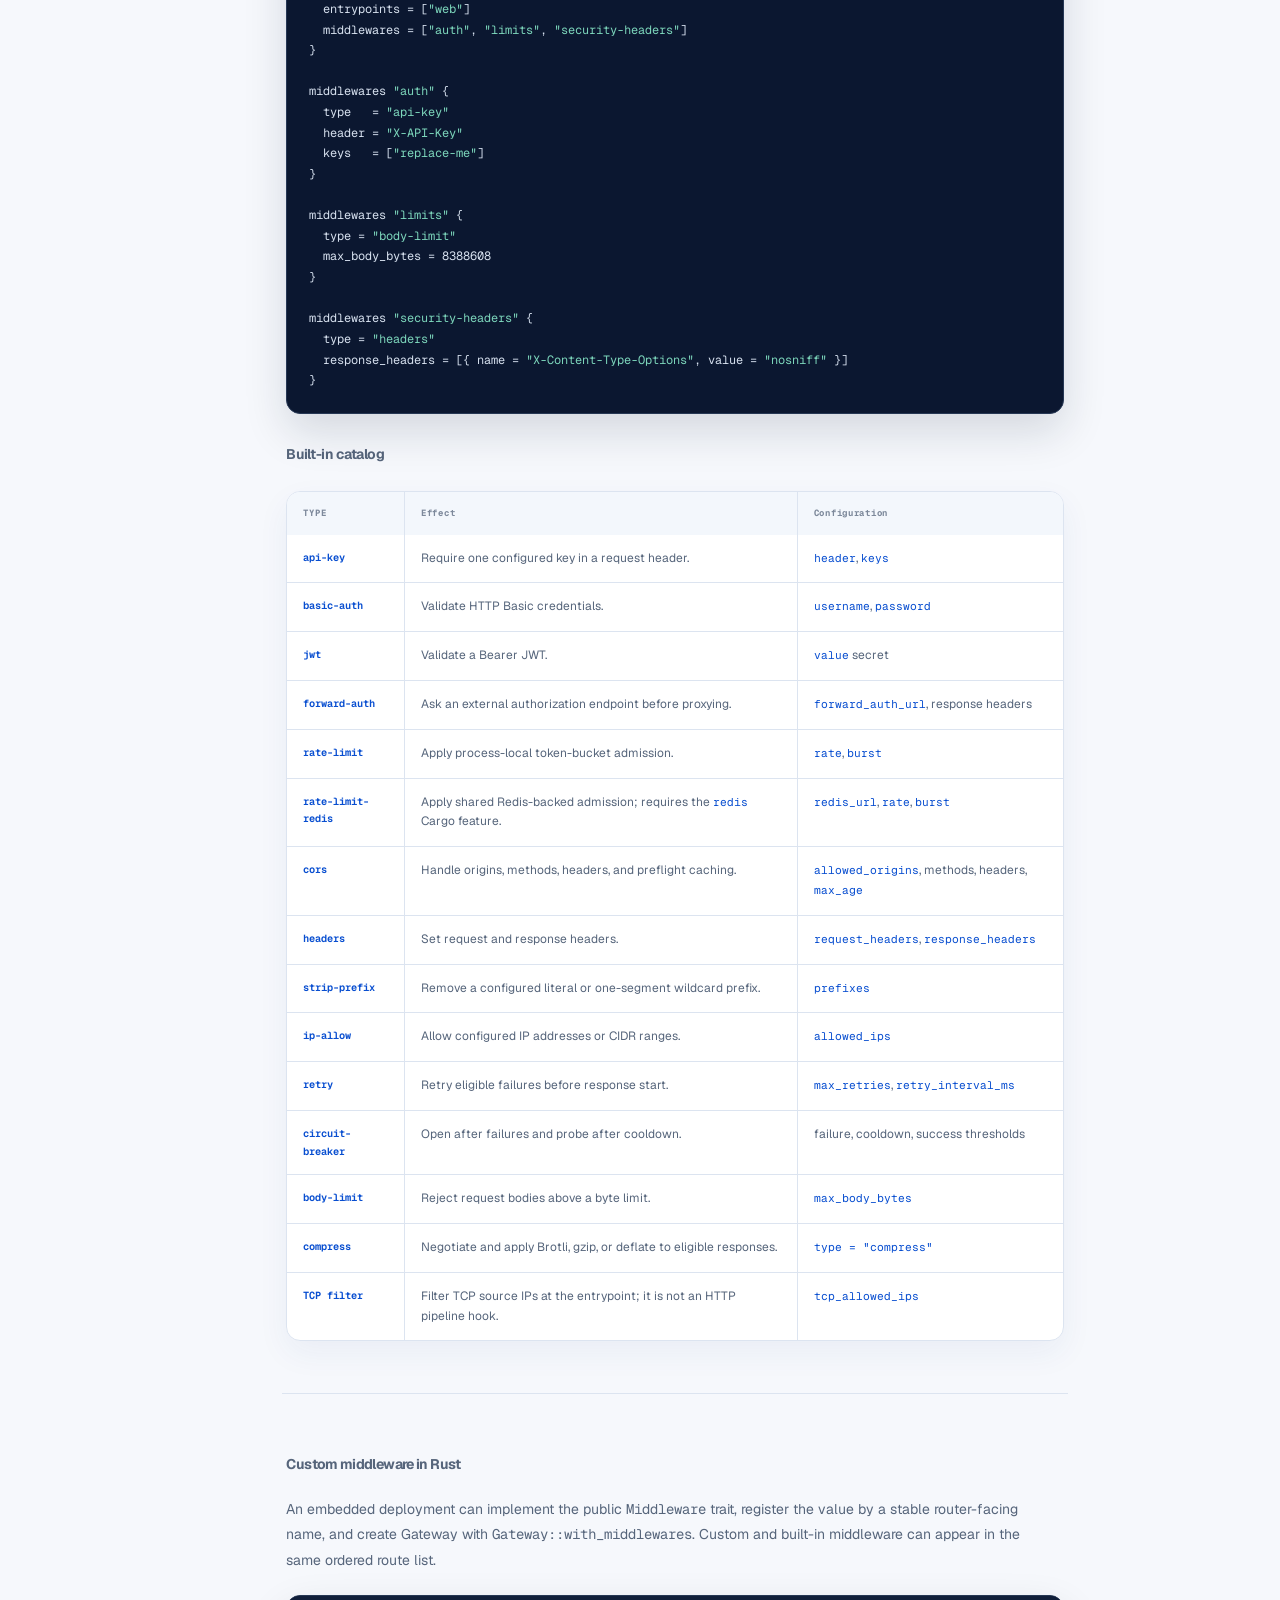
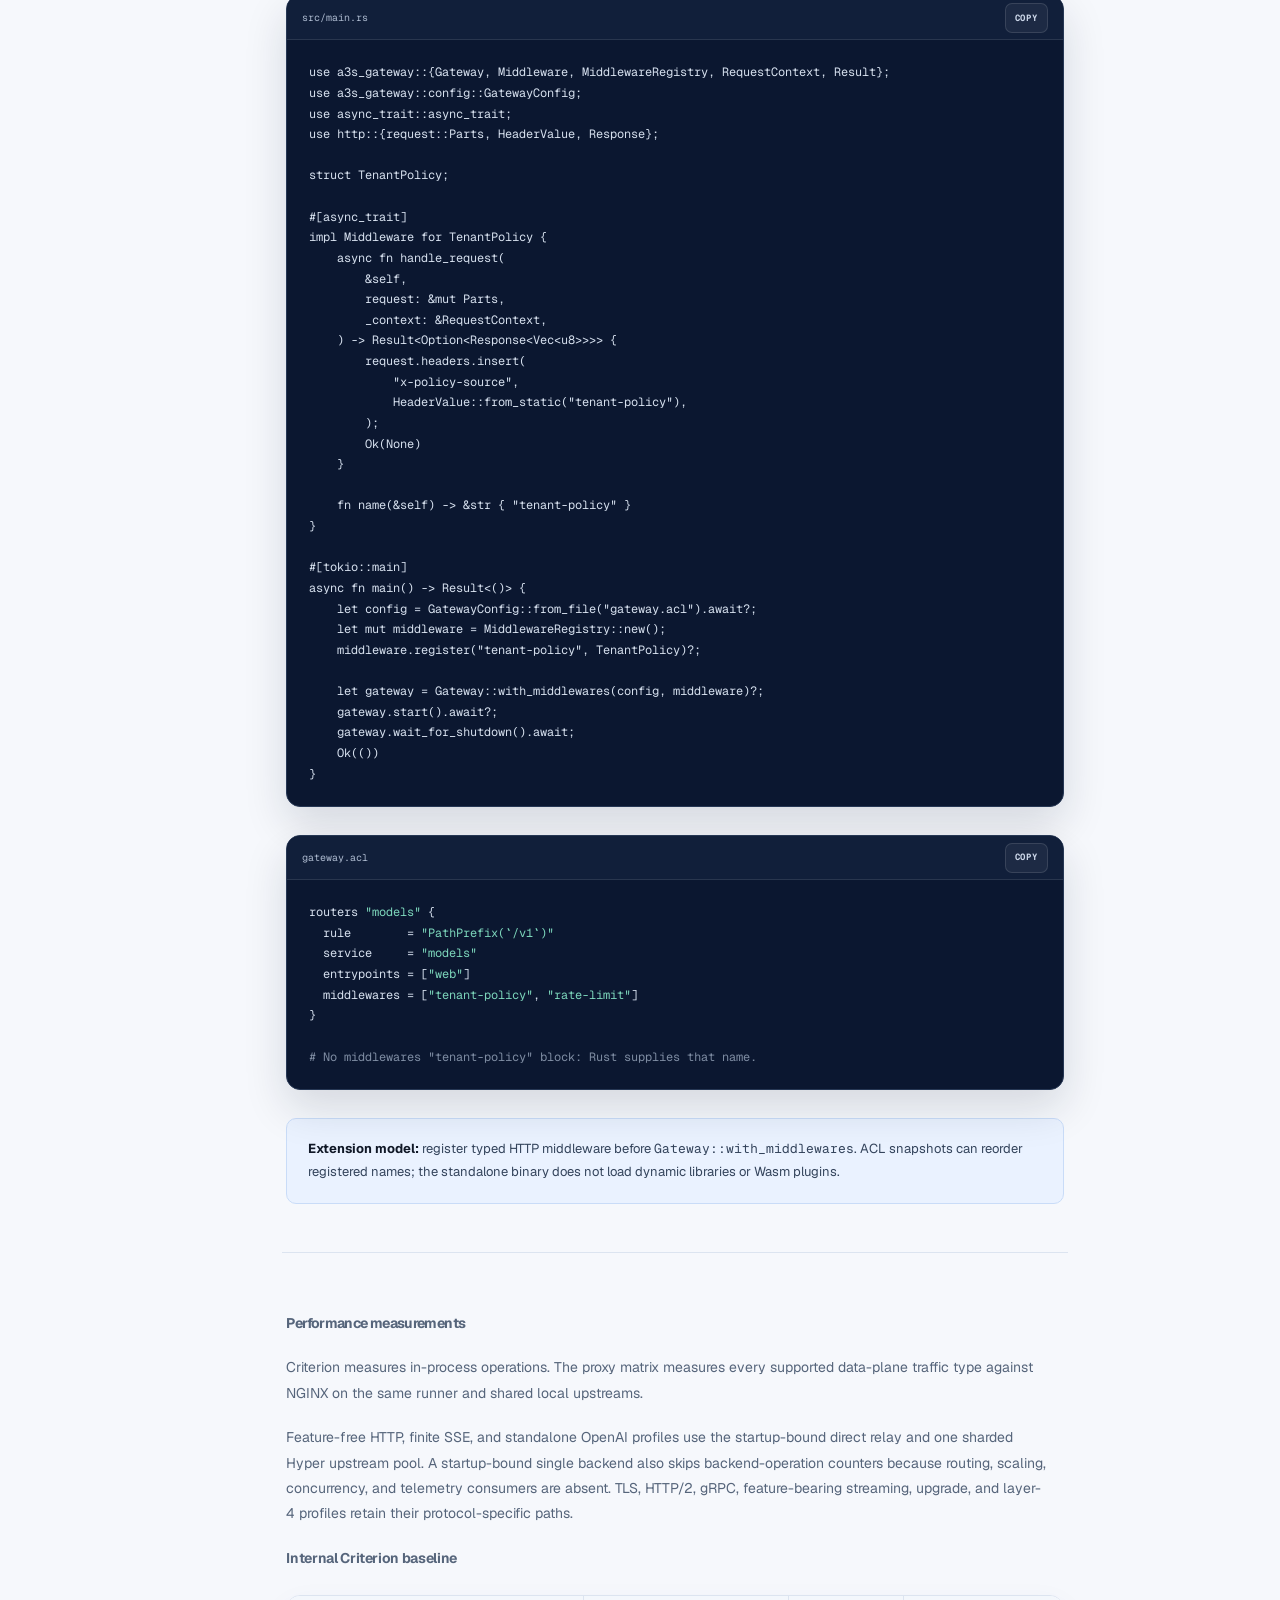
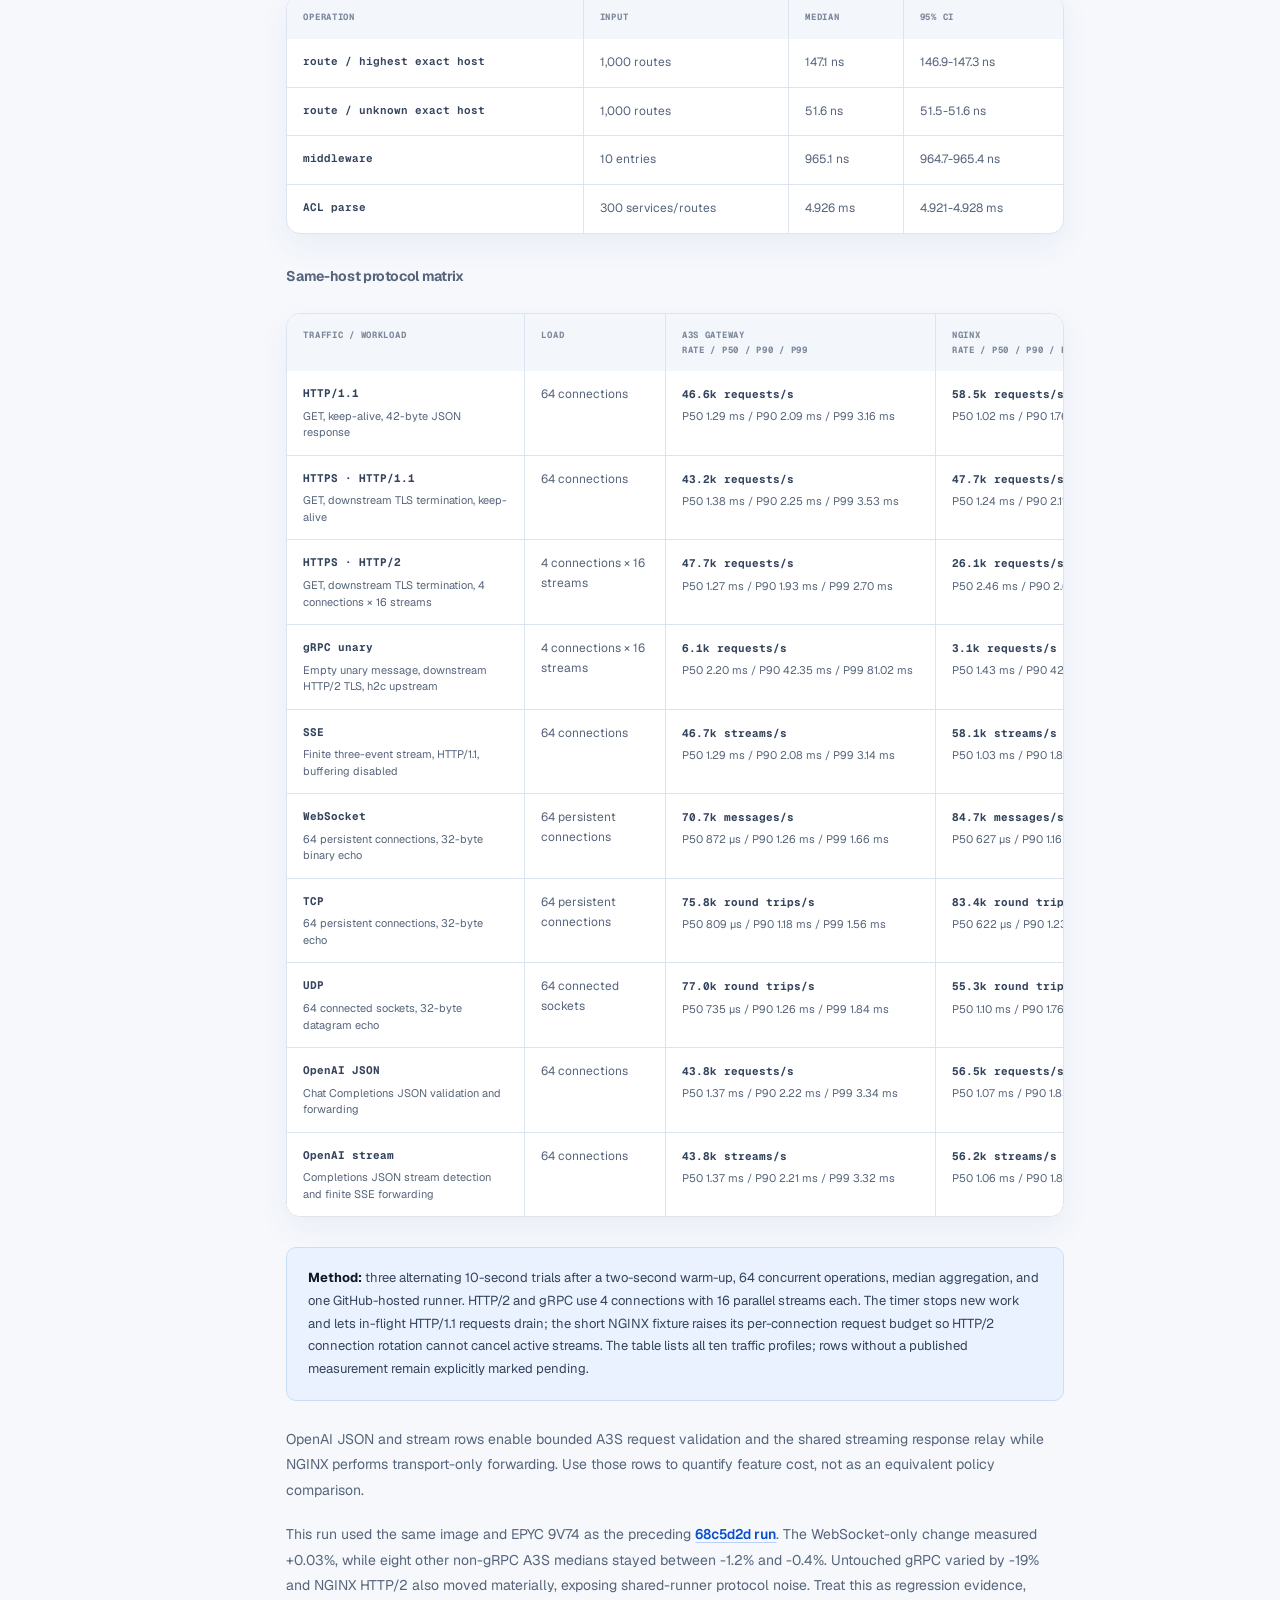
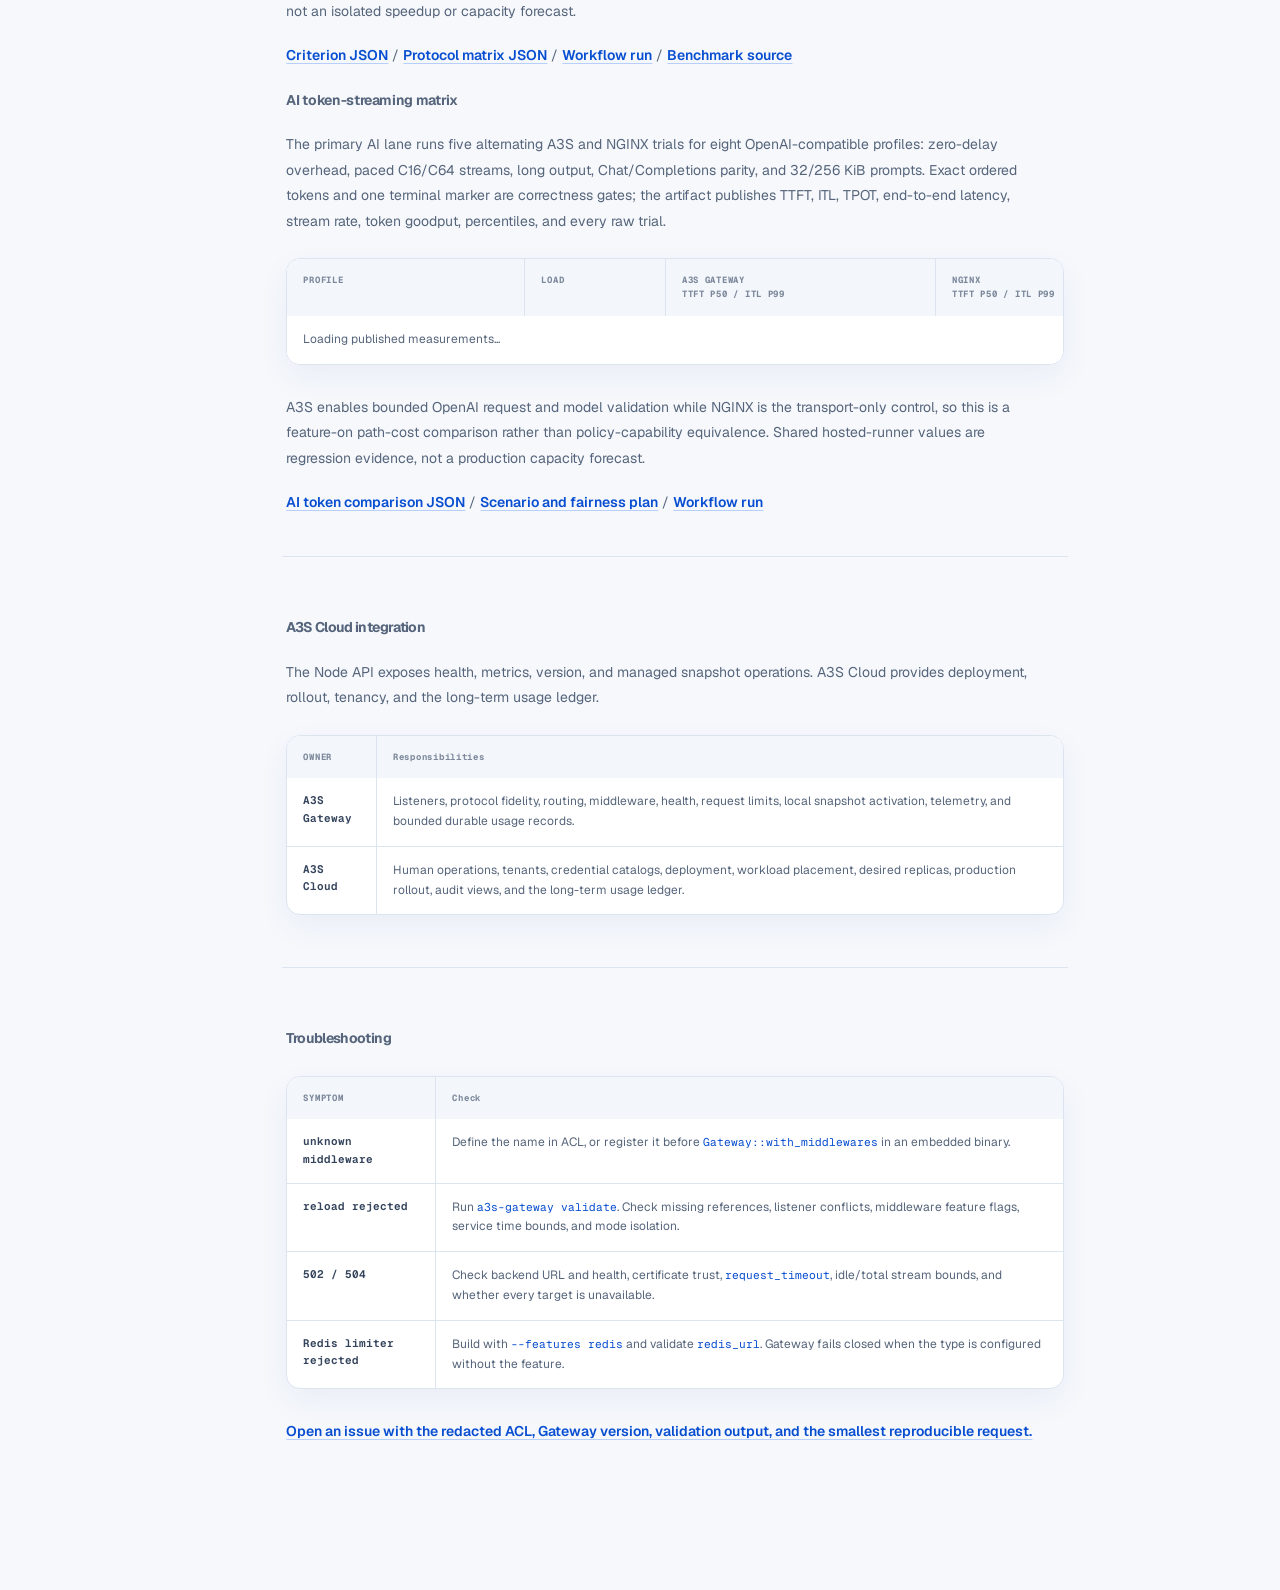
==== commit fc8aa258: "release: v1.0.14" ====
--- a/website/docs/index.html
+++ b/website/docs/index.html
@@ -7,37 +7,48 @@
     <meta name="description" content="Install, configure, extend, benchmark, and operate A3S Gateway, the AI Native Traffic Layer.">
     <meta name="theme-color" content="#f7faff">
     <link rel="canonical" href="https://a3s-lab.github.io/Gateway/docs/">
-    <link rel="icon" href="../assets/a3s-os-logo.png" type="image/png">
+    <link rel="icon" href="../assets/mark.svg" type="image/svg+xml">
     <script>document.documentElement.classList.add("js");</script>
     <link rel="preload" href="../assets/fonts/geist-latin-wght-normal.woff2" as="font" type="font/woff2" crossorigin>
-    <link rel="stylesheet" href="../styles/base.css?v=20260806b">
-    <link rel="stylesheet" href="../styles/sections.css?v=20260806b">
-    <link rel="stylesheet" href="../styles/responsive.css?v=20260806b">
-    <link rel="stylesheet" href="docs.css?v=20260806">
+    <link rel="stylesheet" href="../styles/base.css?v=20260806d">
+    <link rel="stylesheet" href="../styles/sections.css?v=20260806d">
+    <link rel="stylesheet" href="../styles/responsive.css?v=20260806d">
+    <link rel="stylesheet" href="docs.css?v=20260806b">
     <script src="../traffic-profiles.js?v=20260806" defer></script>
-    <script src="../app.js?v=20260806" defer></script>
-    <script src="docs.js?v=20260806" defer></script>
+    <script src="../app.js?v=20260806c" defer></script>
+    <script src="docs.js?v=20260813a" defer></script>
   </head>
-  <body class="docs-page">
+  <body class="docs-page" data-doc-version="v1.0" data-docs-root="./" data-site-root="../" data-version-manifest="versions.json">
     <a class="skip-link" href="#docs-content">Skip to documentation</a>
 
     <header class="site-header docs-header">
       <nav class="nav-shell" aria-label="Documentation navigation">
         <a class="brand" href="../" aria-label="A3S Gateway home">
-          <img src="../assets/a3s-os-logo.png" alt="">
-          <span>A3S <b>Gateway</b></span><small>DOCS</small>
+          <img src="../assets/mark.svg" alt="" width="31" height="31">
+          <span>A3S <b>Gateway</b> Docs</span>
         </a>
         <button class="menu-toggle" type="button" aria-expanded="false" aria-controls="nav-links" aria-label="Open navigation"><span></span><span></span><span></span></button>
         <div class="nav-links" id="nav-links">
-          <a href="#feature-status"><span class="lang lang-en">Features</span><span class="lang lang-zh">特性</span></a>
-          <a href="#quick-start"><span class="lang lang-en">Quick start</span><span class="lang lang-zh">快速开始</span></a>
-          <a href="#configuration"><span class="lang lang-en">Configuration</span><span class="lang lang-zh">配置</span></a>
-          <a href="#middleware"><span class="lang lang-en">Middleware</span><span class="lang lang-zh">中间件</span></a>
-          <a href="#performance"><span class="lang lang-en">Performance</span><span class="lang lang-zh">性能</span></a>
-          <a href="../"><span class="lang lang-en">Product</span><span class="lang lang-zh">产品主页</span></a>
+          <a href="../"><span class="lang lang-en">Product home</span><span class="lang lang-zh">产品首页</span></a>
+          <a href="#overview" aria-current="page"><span class="lang lang-en">Docs</span><span class="lang lang-zh">文档</span></a>
+          <a href="#versioning"><span class="lang lang-en">Versioning</span><span class="lang lang-zh">版本管理</span></a>
+          <details class="nav-dropdown docs-version-mobile" data-nav-dropdown data-version-menu>
+            <summary><span data-current-version>v1.0</span></summary>
+            <div class="nav-dropdown-panel" data-version-options>
+              <a href="./" data-doc-version-link="v1.0" aria-current="page">v1.0</a>
+              <a href="next/" data-doc-version-link="next">next</a>
+            </div>
+          </details>
         </div>
         <div class="nav-actions">
-          <button class="language-toggle" type="button" data-language-toggle aria-label="Switch language"><span class="lang lang-en">中文</span><span class="lang lang-zh">EN</span></button>
+          <button class="language-toggle" type="button" data-language-toggle aria-label="Switch language"><span class="lang lang-en">EN</span><span class="lang lang-zh">中文</span></button>
+          <details class="nav-dropdown docs-version-menu" data-nav-dropdown data-version-menu>
+            <summary><span data-current-version>v1.0</span></summary>
+            <div class="nav-dropdown-panel" data-version-options>
+              <a href="./" data-doc-version-link="v1.0" aria-current="page">v1.0</a>
+              <a href="next/" data-doc-version-link="next">next</a>
+            </div>
+          </details>
           <a class="github-link" href="https://github.com/A3S-Lab/Gateway" aria-label="A3S Gateway on GitHub"><svg viewBox="0 0 24 24" aria-hidden="true"><path d="M15 22v-4a4.8 4.8 0 0 0-1-3.5c3.3-.4 6.8-1.6 6.8-7A5.4 5.4 0 0 0 19.4 4 5 5 0 0 0 19.3.5S18.2.1 15 1.8a13.4 13.4 0 0 0-7 0C4.8.1 3.7.5 3.7.5A5 5 0 0 0 3.6 4a5.4 5.4 0 0 0-1.4 3.7c0 5.4 3.5 6.6 6.8 7A4.8 4.8 0 0 0 8 18v4M8 19c-3 .9-3-1.5-4-2"></path></svg></a>
         </div>
       </nav>
@@ -48,7 +59,8 @@
         <aside class="docs-sidebar" aria-label="Documentation sections">
           <p>DOCUMENTATION</p>
           <nav>
-            <a href="#overview" data-doc-link class="is-active"><span class="lang lang-en">Overview</span><span class="lang lang-zh">概览</span></a>
+            <a href="#versioning" data-doc-link class="is-active"><span class="lang lang-en">Versioning</span><span class="lang lang-zh">版本管理</span></a>
+            <a href="#overview" data-doc-link><span class="lang lang-en">Overview</span><span class="lang lang-zh">概览</span></a>
             <a href="#feature-status" data-doc-link><span class="lang lang-en">Feature status</span><span class="lang lang-zh">特性状态</span></a>
             <a href="#install" data-doc-link><span class="lang lang-en">Install</span><span class="lang lang-zh">安装</span></a>
             <a href="#quick-start" data-doc-link><span class="lang lang-en">First route</span><span class="lang lang-zh">第一条路由</span></a>
@@ -66,13 +78,28 @@
 
         <article class="docs-content" id="docs-content">
           <header class="docs-hero">
-            <p class="docs-kicker">A3S GATEWAY DOCUMENTATION</p>
             <h1 class="lang lang-en">A3S Gateway documentation</h1>
             <h1 class="lang lang-zh">A3S Gateway 文档</h1>
             <p class="lang lang-en">Install, configure, extend, and benchmark the AI Native Traffic Layer.</p>
             <p class="lang lang-zh">安装、配置、扩展并测试 AI Native Traffic Layer。</p>
-            <div class="docs-meta"><span>RUST 1.88+</span><span>ACL CONFIGURATION</span><span>STANDALONE / CLOUD-MANAGED</span></div>
+            <div class="docs-meta"><span>GATEWAY 1.0.14</span><span>RUST 1.88+</span><span>STANDALONE / CLOUD-MANAGED</span></div>
+            <div class="docs-channel is-stable" data-doc-channel>
+              <svg class="ui-icon" aria-hidden="true"><use href="../assets/phosphor-icons.svg#shield-check"></use></svg>
+              <div><strong><span class="lang lang-en">v1.0 stable documentation</span><span class="lang lang-zh">v1.0 稳定版文档</span></strong><p class="lang lang-en">Covers released 1.0.x behavior. The current package release is 1.0.14.</p><p class="lang lang-zh">记录已发布的 1.0.x 行为，当前软件包版本为 1.0.14。</p></div>
+            </div>
           </header>
+
+          <section class="doc-section" id="versioning">
+            <h2 class="lang lang-en">Documentation versions</h2>
+            <h2 class="lang lang-zh">文档版本</h2>
+            <p class="lang lang-en">Gateway documentation follows the same stable and development-channel model as A3S Cloud. The selected version stays visible in the navigation and version switches preserve the current section.</p>
+            <p class="lang lang-zh">Gateway 文档采用与 A3S Cloud 一致的稳定版和开发通道模型。导航栏始终显示当前版本，切换版本时会保留正在阅读的章节。</p>
+            <dl class="docs-version-list">
+              <div><dt><strong>v1.0</strong><span class="doc-status is-available"><span class="lang lang-en">Stable</span><span class="lang lang-zh">稳定版</span></span></dt><dd class="lang lang-en">Released 1.0.x behavior and operator contracts. This is the default, indexable route.</dd><dd class="lang lang-zh">已发布的 1.0.x 行为和运维契约。这是默认且可被索引的路由。</dd></div>
+              <div><dt><strong>next</strong><span class="doc-status is-planned"><span class="lang lang-en">Development</span><span class="lang lang-zh">开发通道</span></span></dt><dd class="lang lang-en">Forward-looking documentation under active development. It is not release evidence.</dd><dd class="lang lang-zh">持续更新的前瞻文档，不作为版本已交付的证据。</dd></div>
+            </dl>
+            <p class="doc-version-contract"><span class="lang lang-en">The registry, Cargo major/minor series, routes, and section parity are checked before deployment. See the </span><span class="lang lang-zh">发布前会检查版本注册表、Cargo 主次版本、路由和章节一致性。查看 </span><a href="https://github.com/A3S-Lab/Gateway/blob/main/ROADMAP.md"><span class="lang lang-en">product roadmap</span><span class="lang lang-zh">产品路线图</span></a><span class="lang lang-en"> for maturity and promotion gates.</span><span class="lang lang-zh"> 了解成熟度与晋级门槛。</span></p>
+          </section>
 
           <section class="doc-section" id="overview">
             <h2 class="lang lang-en">Runtime model</h2>
@@ -91,6 +118,11 @@
             <h2 class="lang lang-zh">特性状态与路线图</h2>
             <p class="lang lang-en">The status column separates shipped Gateway behavior from local foundations, experiments, and planned cross-product work. A foundation is usable inside Gateway but does not claim that the complete A3S Cloud workflow is finished.</p>
             <p class="lang lang-zh">状态列把已交付的 Gateway 行为与本地基础、实验能力和计划中的跨产品工作分开。“Gateway 基础已提供”表示本地部分可用，但不代表完整 A3S Cloud 工作流已经完成。</p>
+            <div class="docs-maturity" role="note">
+              <strong><span class="lang lang-en">Current posture: Production Candidate</span><span class="lang lang-zh">当前定位：Production Candidate</span></strong>
+              <p class="lang lang-en">The core data plane is suitable for controlled production with a validated capacity envelope and rollback path. Managed recovery, long-duration reliability, independent security review, and production adoption evidence remain Enterprise GA gates.</p>
+              <p class="lang lang-zh">核心数据平面适用于具备容量验证和回滚路径的受控生产环境。受管恢复、长期可靠性、独立安全审查和真实生产采用证据仍是 Enterprise GA 门槛。</p>
+            </div>
 
             <h3 class="lang lang-en">Current delivery</h3><h3 class="lang lang-zh">当前交付</h3>
             <div class="doc-table-wrap" tabindex="0" role="region" aria-label="Current Gateway feature status / Gateway 当前特性状态"><table class="doc-table doc-feature-table"><thead><tr><th>AREA</th><th>STATUS</th><th><span class="lang lang-en">Current scope</span><span class="lang lang-zh">当前范围</span></th></tr></thead><tbody>
@@ -113,6 +145,7 @@
               <tr><th><code>I0.2b</code> authorization</th><td><span class="doc-status is-planned"><span class="lang lang-en">Planned</span><span class="lang lang-zh">计划中</span></span></td><td><span class="lang lang-en">Trusted token accounting, grant budgets and reconciliation, the Cloud policy compiler, expiry, revocation, fallback, and mixed-version conformance.</span><span class="lang lang-zh">可信 token 计量、授权预算与对账、Cloud 策略编译器，以及过期、撤销、fallback 和混合版本一致性。</span></td></tr>
               <tr><th><code>I0.2c</code> usage delivery</th><td><span class="doc-status is-planned"><span class="lang lang-en">Planned</span><span class="lang lang-zh">计划中</span></span></td><td><span class="lang lang-en">Authenticated batches, highest-contiguous ACK, production upload, explicit gap recovery, and Cloud ledger ingestion.</span><span class="lang lang-zh">认证批次、最高连续 ACK、生产上传、显式缺口恢复和 Cloud 用量账本接入。</span></td></tr>
               <tr><th><code>H0.3-H0.5</code> topology</th><td><span class="doc-status is-planned"><span class="lang lang-en">Planned</span><span class="lang lang-zh">计划中</span></span></td><td><span class="lang lang-en">Target-generation identity, removal before termination, bounded drain, rolling replacement, node loss, revision skew, and degraded readiness across replicas.</span><span class="lang lang-zh">目标代际身份、终止前移除、有界排空、滚动替换、节点丢失、版本偏差和多副本降级就绪。</span></td></tr>
+              <tr><th>Enterprise GA</th><td><span class="doc-status is-planned"><span class="lang lang-en">Promotion gate</span><span class="lang lang-zh">晋级门槛</span></span></td><td><span class="lang lang-en">Dedicated-hardware capacity envelopes, long-duration soak and fault-injection evidence, operator runbooks, an independent security review, and representative production adoption.</span><span class="lang lang-zh">专用硬件容量边界、长期稳定性与故障注入证据、运维手册、独立安全审查和代表性生产采用案例。</span></td></tr>
               <tr><th>Standalone scaling</th><td><span class="doc-status is-experimental"><span class="lang lang-en">Experimental proof</span><span class="lang lang-zh">实验验证</span></span></td><td><span class="lang lang-en">Validate Kubernetes Scale on a real cluster, close Box executor recovery, and add versioned idempotency.</span><span class="lang lang-zh">在真实集群验证 Kubernetes Scale，完成 Box 执行器恢复并增加版本化幂等。</span></td></tr>
               <tr><th>Performance evidence</th><td><span class="doc-status is-planned"><span class="lang lang-en">Planned evidence</span><span class="lang lang-zh">计划验证</span></span></td><td><span class="lang lang-en">Profile scheduler and upstream-pool costs on dedicated hardware, add payload, upstream-latency, connection-count and long-stream variants, then set regression thresholds after stable runs.</span><span class="lang lang-zh">在专用硬件上分析调度器和上游连接池成本，增加 payload、上游延迟、连接数和长流变体，并在数据稳定后设置回归阈值。</span></td></tr>
               <tr><th><code>A0 / C0</code> AI protocols</th><td><span class="doc-status is-contract"><span class="lang lang-en">Contract first</span><span class="lang lang-zh">合同优先</span></span></td><td><span class="lang lang-en">Native MCP or remote Agent traffic waits for versioned identity, authorization, affinity, resumption, cancellation, drain, discovery, bounds, telemetry, and recovery contracts. A2A has no committed milestone.</span><span class="lang lang-zh">原生 MCP 或远程 Agent 流量要先定义版本化身份、授权、亲和、恢复、取消、排空、发现、边界、遥测和恢复合同；A2A 尚无承诺里程碑。</span></td></tr>
@@ -330,6 +363,11 @@
             <p class="lang lang-en">OpenAI JSON and stream rows enable bounded A3S request validation and the shared streaming response relay while NGINX performs transport-only forwarding. Use those rows to quantify feature cost, not as an equivalent policy comparison.</p><p class="lang lang-zh">OpenAI JSON 与流式场景中，A3S 开启有界请求校验并使用共享流式响应转发，NGINX 仅执行传输转发。这两行用于量化功能成本，不作为等价策略能力对比。</p>
             <p class="lang lang-en">This run used the same image and EPYC 9V74 as the preceding <a href="https://github.com/A3S-Lab/Gateway/actions/runs/31069540643"><code>68c5d2d</code> run</a>. The WebSocket-only change measured +0.03%, while eight other non-gRPC A3S medians stayed between -1.2% and -0.4%. Untouched gRPC varied by -19% and NGINX HTTP/2 also moved materially, exposing shared-runner protocol noise. Treat this as regression evidence, not an isolated speedup or capacity forecast.</p><p class="lang lang-zh">本次与紧邻的 <a href="https://github.com/A3S-Lab/Gateway/actions/runs/31069540643"><code>68c5d2d</code> 运行</a>使用相同镜像和 EPYC 9V74。仅 WebSocket 的改动测得 +0.03%，其余 8 个非 gRPC A3S 中位数在 -1.2% 至 -0.4%；未受改动的 gRPC 波动 -19%，且 NGINX HTTP/2 也有明显变化，说明共享 runner 存在协议级噪声。本数据仅作为回归证据，不作为单项加速或容量预测。</p>
             <p><a href="../assets/performance-data.json">Criterion JSON</a> / <a href="../assets/performance-comparison.json">Protocol matrix JSON</a> / <a data-doc-proxy-run href="https://github.com/A3S-Lab/Gateway/actions/workflows/benchmarks.yml">Workflow run</a> / <a href="https://github.com/A3S-Lab/Gateway/tree/main/benchmarks">Benchmark source</a></p>
+            <h3 class="lang lang-en">AI token-streaming matrix</h3><h3 class="lang lang-zh">AI Token 流式矩阵</h3>
+            <p class="lang lang-en">The primary AI lane runs five alternating A3S and NGINX trials for eight OpenAI-compatible profiles: zero-delay overhead, paced C16/C64 streams, long output, Chat/Completions parity, and 32/256 KiB prompts. Exact ordered tokens and one terminal marker are correctness gates; the artifact publishes TTFT, ITL, TPOT, end-to-end latency, stream rate, token goodput, percentiles, and every raw trial.</p><p class="lang lang-zh">核心 AI 场景对 8 类 OpenAI-compatible 负载执行 5 轮 A3S/NGINX 交替测试，包括零延迟开销、C16/C64 节奏流、长输出、Chat/Completions 一致性以及 32/256 KiB prompt。严格有序的完整 Token 和唯一终止标记是正确性门禁；产物发布 TTFT、ITL、TPOT、端到端延迟、流速率、Token 有效吞吐、分位数和全部原始轮次。</p>
+            <div class="doc-table-wrap" id="ai-performance" tabindex="0" role="region" aria-label="AI token-streaming performance matrix / AI Token 流式性能矩阵"><table class="doc-table doc-protocol-matrix"><thead><tr><th>PROFILE</th><th>LOAD</th><th>A3S GATEWAY<br>TTFT P50 / ITL P99</th><th>NGINX<br>TTFT P50 / ITL P99</th><th>A3S ÷ NGINX<br>LATENCY / GOODPUT</th></tr></thead><tbody data-doc-ai-rows><tr><td colspan="5">Loading published measurements...</td></tr></tbody></table></div>
+            <p class="lang lang-en">A3S enables bounded OpenAI request and model validation while NGINX is the transport-only control, so this is a feature-on path-cost comparison rather than policy-capability equivalence. Shared hosted-runner values are regression evidence, not a production capacity forecast.</p><p class="lang lang-zh">A3S 开启有界 OpenAI 请求与模型校验，NGINX 作为仅传输转发的对照，因此这里衡量的是功能开启后的路径成本，而非策略能力等价。共享 hosted runner 数据只作为回归证据，不作为生产容量预测。</p>
+            <p><a href="https://a3s-lab.github.io/Gateway/assets/ai-gateway-comparison.json">AI token comparison JSON</a> / <a href="https://github.com/A3S-Lab/Gateway/blob/main/benchmarks/ai-gateway-comparison/README.md">Scenario and fairness plan</a> / <a data-doc-ai-run href="https://github.com/A3S-Lab/Gateway/actions/workflows/benchmarks.yml">Workflow run</a></p>
           </section>
 
           <section class="doc-section" id="operations">
@@ -359,7 +397,7 @@
 
         <aside class="docs-on-page" aria-label="On this page">
           <p>ON THIS PAGE</p>
-          <nav><a href="#feature-status" data-doc-link><span class="lang lang-en">Feature status</span><span class="lang lang-zh">特性状态</span></a><a href="#quick-start" data-doc-link><span class="lang lang-en">First route</span><span class="lang lang-zh">第一条路由</span></a><a href="#middleware" data-doc-link><span class="lang lang-en">Middleware order</span><span class="lang lang-zh">中间件顺序</span></a><a href="#custom-middleware" data-doc-link><span class="lang lang-en">Rust extension</span><span class="lang lang-zh">Rust 扩展</span></a><a href="#performance" data-doc-link><span class="lang lang-en">Performance result</span><span class="lang lang-zh">性能结果</span></a></nav>
+          <nav><a href="#versioning" data-doc-link><span class="lang lang-en">Versioning</span><span class="lang lang-zh">版本管理</span></a><a href="#feature-status" data-doc-link><span class="lang lang-en">Feature status</span><span class="lang lang-zh">特性状态</span></a><a href="#quick-start" data-doc-link><span class="lang lang-en">First route</span><span class="lang lang-zh">第一条路由</span></a><a href="#middleware" data-doc-link><span class="lang lang-en">Middleware order</span><span class="lang lang-zh">中间件顺序</span></a><a href="#performance" data-doc-link><span class="lang lang-en">Performance result</span><span class="lang lang-zh">性能结果</span></a></nav>
         </aside>
       </div>
     </main>
--- a/website/styles/base.css
+++ b/website/styles/base.css
@@ -153,17 +153,19 @@
   z-index: 30;
   top: 0;
   height: var(--header);
-  border-bottom: 1px solid rgba(203, 215, 233, 0.84);
-  background: rgba(255, 255, 255, 0.9);
+  border-bottom: 1px solid rgba(203, 215, 233, 0.82);
+  background: rgba(255, 255, 255, 0.88);
   box-shadow: 0 10px 34px rgba(31, 65, 116, 0.07);
   backdrop-filter: blur(20px) saturate(150%);
 }
 
 .nav-shell {
   display: grid;
-  width: min(100% - 40px, var(--max));
+  width: 100%;
   height: 100%;
   margin: 0 auto;
+  padding-right: max(24px, calc((100vw - var(--max)) / 2 + 28px));
+  padding-left: max(24px, calc((100vw - var(--max)) / 2 + 28px));
   align-items: center;
   grid-template-columns: auto 1fr auto;
   gap: 28px;
@@ -180,8 +182,8 @@
 
 .brand img {
   display: block;
-  width: 34px;
-  height: 34px;
+  width: 31px;
+  height: 31px;
   border-radius: 9px;
   object-fit: cover;
   box-shadow: 0 6px 16px rgba(18, 100, 255, 0.2);
@@ -201,38 +203,105 @@
   display: flex;
   align-items: center;
   justify-content: center;
-  gap: clamp(15px, 2vw, 28px);
-}
-
-.nav-links a {
+  gap: clamp(15px, 1.8vw, 28px);
+}
+
+.nav-links > a,
+.nav-dropdown > summary {
   position: relative;
   color: var(--muted);
+  cursor: pointer;
   font-size: 13px;
-  font-weight: 630;
+  font-weight: 620;
+  line-height: 1.4;
+  list-style: none;
   white-space: nowrap;
   transition: color 180ms ease;
 }
 
-.nav-links a::after {
+.nav-dropdown > summary::-webkit-details-marker {
+  display: none;
+}
+
+.nav-dropdown > summary {
+  display: flex;
+  min-height: 36px;
+  align-items: center;
+  gap: 7px;
+}
+
+.nav-dropdown > summary::after {
+  width: 6px;
+  height: 6px;
+  border-right: 1.5px solid currentcolor;
+  border-bottom: 1.5px solid currentcolor;
+  content: "";
+  transform: translateY(-2px) rotate(45deg);
+  transition: transform 160ms ease;
+}
+
+.nav-dropdown[open] > summary::after {
+  transform: translateY(2px) rotate(225deg);
+}
+
+.nav-links > a:hover,
+.nav-links > a.is-active,
+.nav-links > a[aria-current="page"],
+.nav-dropdown > summary:hover,
+.nav-dropdown[open] > summary {
+  color: var(--blue);
+}
+
+.nav-dropdown {
+  position: relative;
+}
+
+.nav-dropdown-panel {
+  position: absolute;
+  top: calc(100% + 18px);
+  left: 50%;
+  display: grid;
+  min-width: 184px;
+  padding: 7px;
+  border: 1px solid var(--line);
+  border-radius: 12px;
+  background: rgba(255, 255, 255, 0.98);
+  box-shadow: 0 18px 48px rgba(31, 65, 116, 0.16);
+  transform: translateX(-50%);
+}
+
+.nav-dropdown-panel::before {
   position: absolute;
   right: 0;
-  bottom: -8px;
+  bottom: 100%;
   left: 0;
-  height: 2px;
-  border-radius: 2px;
-  background: var(--blue);
+  height: 18px;
   content: "";
-  transform: scaleX(0);
-  transform-origin: center;
-  transition: transform 220ms cubic-bezier(0.16, 1, 0.3, 1);
-}
-
-.nav-links a:hover {
-  color: var(--text);
-}
-
-.nav-links a:hover::after {
-  transform: scaleX(1);
+}
+
+.nav-dropdown-panel a,
+.nav-dropdown-panel button {
+  display: flex;
+  min-height: 38px;
+  padding: 8px 11px;
+  align-items: center;
+  border: 0;
+  border-radius: 7px;
+  color: var(--muted);
+  background: transparent;
+  cursor: pointer;
+  font-size: 13px;
+  font-weight: 590;
+  text-align: left;
+  white-space: nowrap;
+}
+
+.nav-dropdown-panel a:hover,
+.nav-dropdown-panel a[aria-current="page"],
+.nav-dropdown-panel button:hover,
+.nav-dropdown-panel button[aria-current="true"] {
+  color: var(--blue);
+  background: var(--paper-blue);
 }
 
 .nav-actions {
@@ -244,16 +313,16 @@
 .language-toggle,
 .github-link,
 .menu-toggle {
-  border: 1px solid var(--line);
+  border: 0;
   border-radius: var(--radius-control);
   color: var(--muted);
-  background: #ffffff;
+  background: transparent;
 }
 
 .language-toggle {
-  min-width: 48px;
+  min-width: 42px;
   height: 36px;
-  padding: 0 11px;
+  padding: 0 9px;
   cursor: pointer;
   font-size: 11px;
   font-weight: 720;
@@ -261,7 +330,6 @@
 
 .language-toggle:hover,
 .github-link:hover {
-  border-color: #9eb7da;
   color: var(--blue);
   background: var(--paper-blue);
 }
--- a/website/styles/responsive.css
+++ b/website/styles/responsive.css
@@ -157,14 +157,16 @@
   }
 
   .nav-shell {
-    width: min(100% - 28px, var(--max));
+    width: 100%;
+    padding-right: 14px;
+    padding-left: 14px;
     grid-template-columns: 1fr auto auto;
     gap: 8px;
   }
 
   .brand img {
-    width: 32px;
-    height: 32px;
+    width: 31px;
+    height: 31px;
   }
 
   .brand span {
@@ -212,7 +214,8 @@
     display: flex;
   }
 
-  .nav-links a {
+  .nav-links > a,
+  .nav-dropdown > summary {
     min-height: 44px;
     padding: 0 13px;
     border-radius: 8px;
@@ -220,11 +223,33 @@
     align-items: center;
   }
 
-  .nav-links a::after {
+  .nav-dropdown {
+    width: 100%;
+  }
+
+  .nav-dropdown-panel {
+    position: static;
+    min-width: 0;
+    margin: 0 6px 7px;
+    padding: 4px;
+    border-color: transparent;
+    background: var(--paper);
+    box-shadow: none;
+    transform: none;
+  }
+
+  .nav-dropdown-panel::before {
     display: none;
   }
 
-  .nav-links a:hover {
+  .nav-dropdown-panel a,
+  .nav-dropdown-panel button {
+    min-height: 40px;
+    padding-left: 18px;
+  }
+
+  .nav-links > a:hover,
+  .nav-dropdown > summary:hover {
     color: var(--blue);
     background: var(--paper-blue);
   }
--- a/website/docs/docs.css
+++ b/website/docs/docs.css
@@ -4,22 +4,33 @@
 }
 
 .docs-header .nav-shell {
-  width: min(100% - 40px, 1360px);
-}
-
-.docs-header .brand small {
-  margin-left: 2px;
-  padding: 3px 7px;
-  border: 1px solid #c8d8ee;
-  border-radius: 7px;
-  color: var(--blue);
-  background: var(--blue-soft);
-  font-family: var(--mono);
-  font-size: 9px;
-  font-style: normal;
-  font-weight: 720;
-  letter-spacing: 0.08em;
-  text-transform: uppercase;
+  width: 100%;
+  padding-right: max(24px, calc((100vw - 1360px) / 2 + 24px));
+  padding-left: max(24px, calc((100vw - 1360px) / 2 + 24px));
+}
+
+.docs-version-mobile {
+  display: none;
+}
+
+.docs-version-menu > summary {
+  min-width: 58px;
+  height: 36px;
+  padding: 0 9px;
+  justify-content: center;
+  border-radius: var(--radius-control);
+}
+
+.docs-version-menu > summary:hover,
+.docs-version-menu[open] > summary {
+  background: var(--paper-blue);
+}
+
+.docs-version-menu .nav-dropdown-panel {
+  right: 0;
+  left: auto;
+  min-width: 124px;
+  transform: none;
 }
 
 .docs-main {
@@ -142,16 +153,6 @@
   pointer-events: none;
 }
 
-.docs-hero .docs-kicker {
-  display: inline-flex;
-  margin: 0 0 20px;
-  color: var(--blue);
-  font-family: var(--mono);
-  font-size: 10px;
-  font-weight: 730;
-  letter-spacing: 0.1em;
-}
-
 .docs-hero h1 {
   position: relative;
   z-index: 1;
@@ -186,6 +187,108 @@
   font-weight: 650;
   gap: 10px 20px;
   flex-wrap: wrap;
+}
+
+.docs-channel {
+  position: relative;
+  z-index: 1;
+  display: grid;
+  max-width: 700px;
+  margin-top: 24px;
+  padding-top: 20px;
+  border-top: 1px solid rgba(18, 100, 255, 0.18);
+  align-items: start;
+  grid-template-columns: 28px 1fr;
+  gap: 12px;
+}
+
+.docs-channel .ui-icon {
+  width: 24px;
+  height: 24px;
+  color: var(--green);
+}
+
+.docs-channel strong {
+  color: var(--text);
+  font-size: 13px;
+  font-weight: 680;
+}
+
+.docs-channel p {
+  margin: 3px 0 0;
+  color: var(--muted);
+  font-size: 12px;
+  line-height: 1.6;
+}
+
+.docs-channel.is-next .ui-icon {
+  color: #6c55b7;
+}
+
+.docs-version-list {
+  max-width: 760px;
+  margin: 26px 0;
+  border-top: 1px solid var(--line);
+  border-bottom: 1px solid var(--line);
+}
+
+.docs-version-list > div {
+  display: grid;
+  padding: 20px 0;
+  grid-template-columns: minmax(150px, 0.34fr) minmax(0, 1fr);
+  gap: 26px;
+}
+
+.docs-version-list > div + div {
+  border-top: 1px solid var(--line);
+}
+
+.docs-version-list dt {
+  display: flex;
+  margin: 0;
+  align-items: center;
+  gap: 12px;
+}
+
+.docs-version-list dt > strong {
+  color: var(--text);
+  font-family: var(--mono);
+  font-size: 14px;
+}
+
+.docs-version-list dd {
+  margin: 0;
+  color: var(--muted);
+  font-size: 13px;
+  line-height: 1.7;
+}
+
+.doc-version-contract {
+  padding: 16px 18px;
+  border: 1px solid #cbdcf4;
+  border-radius: 12px;
+  background: var(--paper-blue);
+}
+
+.docs-maturity {
+  max-width: 760px;
+  margin: 26px 0 8px;
+  padding: 20px 22px;
+  border: 1px solid #cbdcf4;
+  border-radius: 12px;
+  background: var(--paper-blue);
+}
+
+.docs-maturity strong {
+  color: var(--blue-deep);
+  font-size: 14px;
+}
+
+.docs-maturity p {
+  margin: 7px 0 0;
+  color: var(--muted);
+  font-size: 13px;
+  line-height: 1.72;
 }
 
 .doc-section {
@@ -602,11 +705,17 @@
   }
 
   .docs-header .nav-shell {
-    width: calc(100% - 28px);
-  }
-
-  .docs-header .brand small {
+    width: 100%;
+    padding-right: 14px;
+    padding-left: 14px;
+  }
+
+  .docs-version-menu {
     display: none;
+  }
+
+  .docs-version-mobile {
+    display: block;
   }
 
   .docs-layout {
@@ -659,6 +768,11 @@
     display: grid;
   }
 
+  .docs-version-list > div {
+    grid-template-columns: 1fr;
+    gap: 9px;
+  }
+
   .doc-section {
     padding-top: 48px;
   }
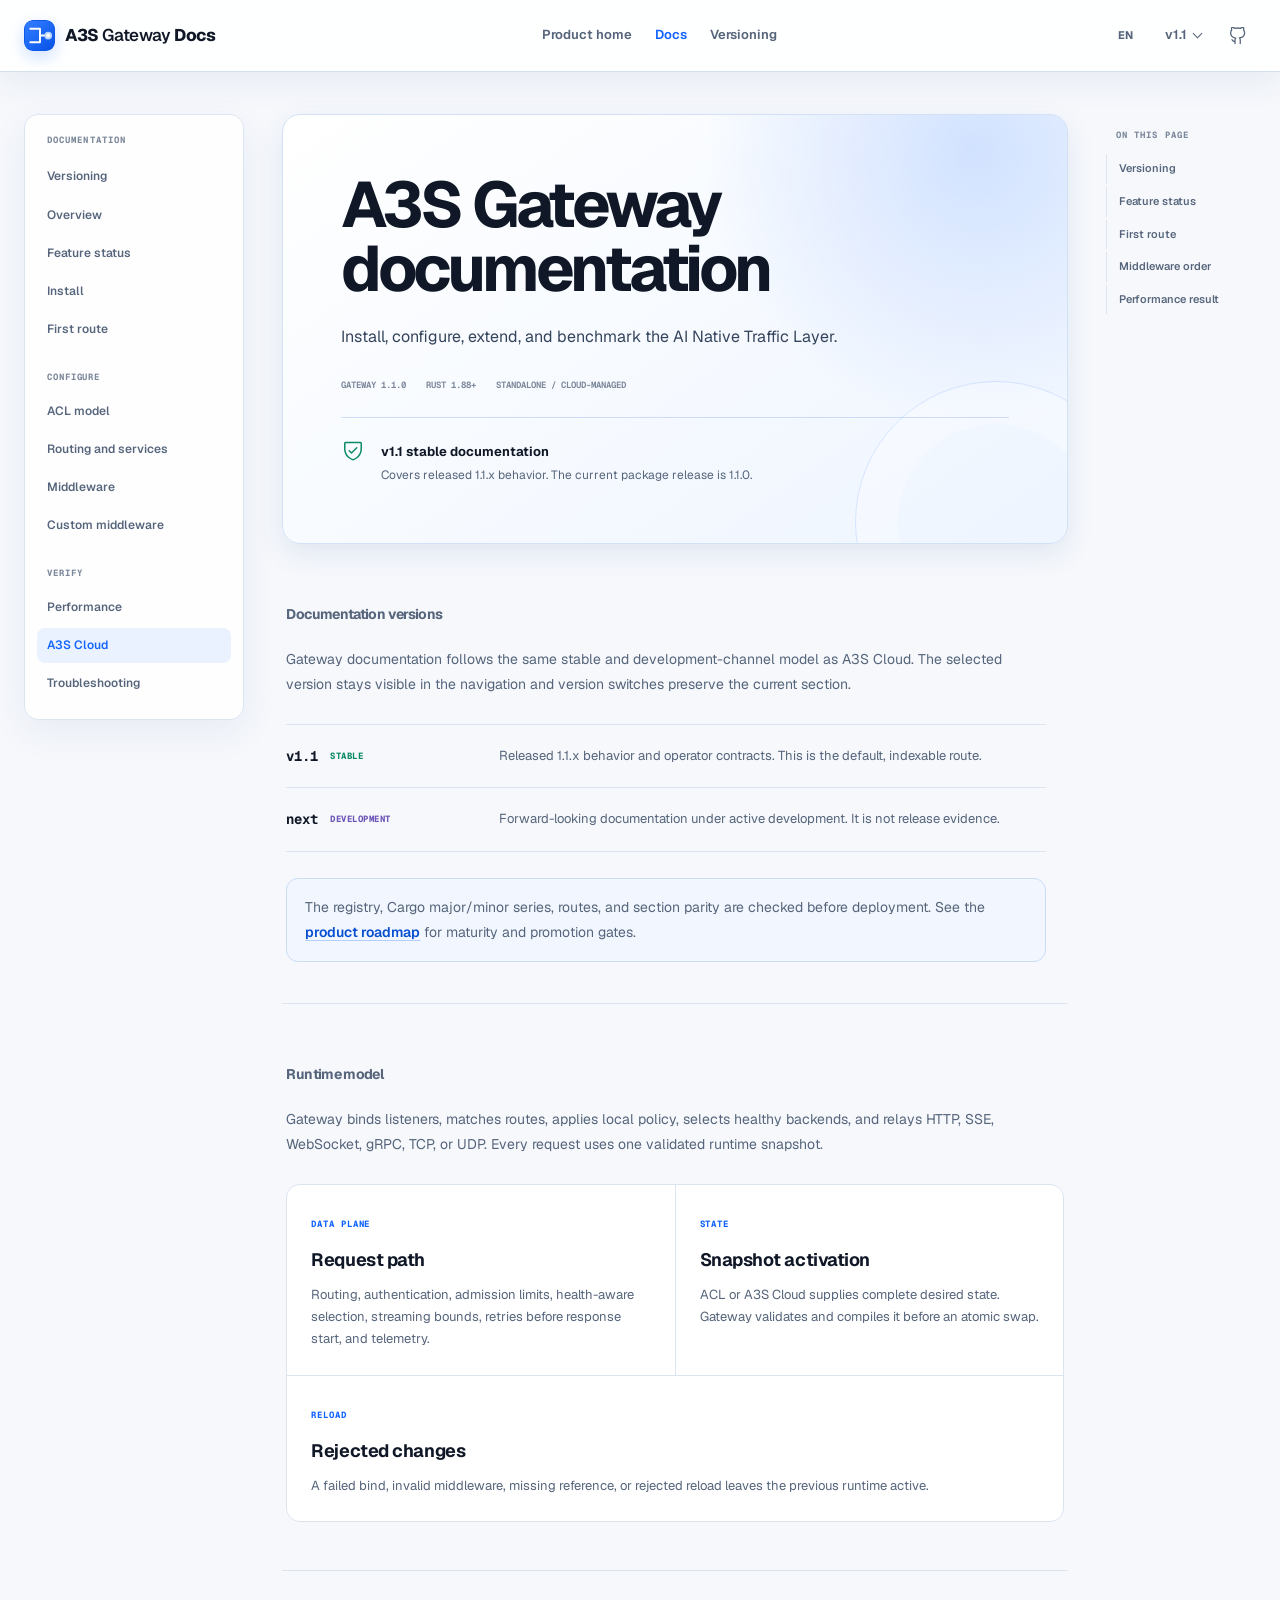
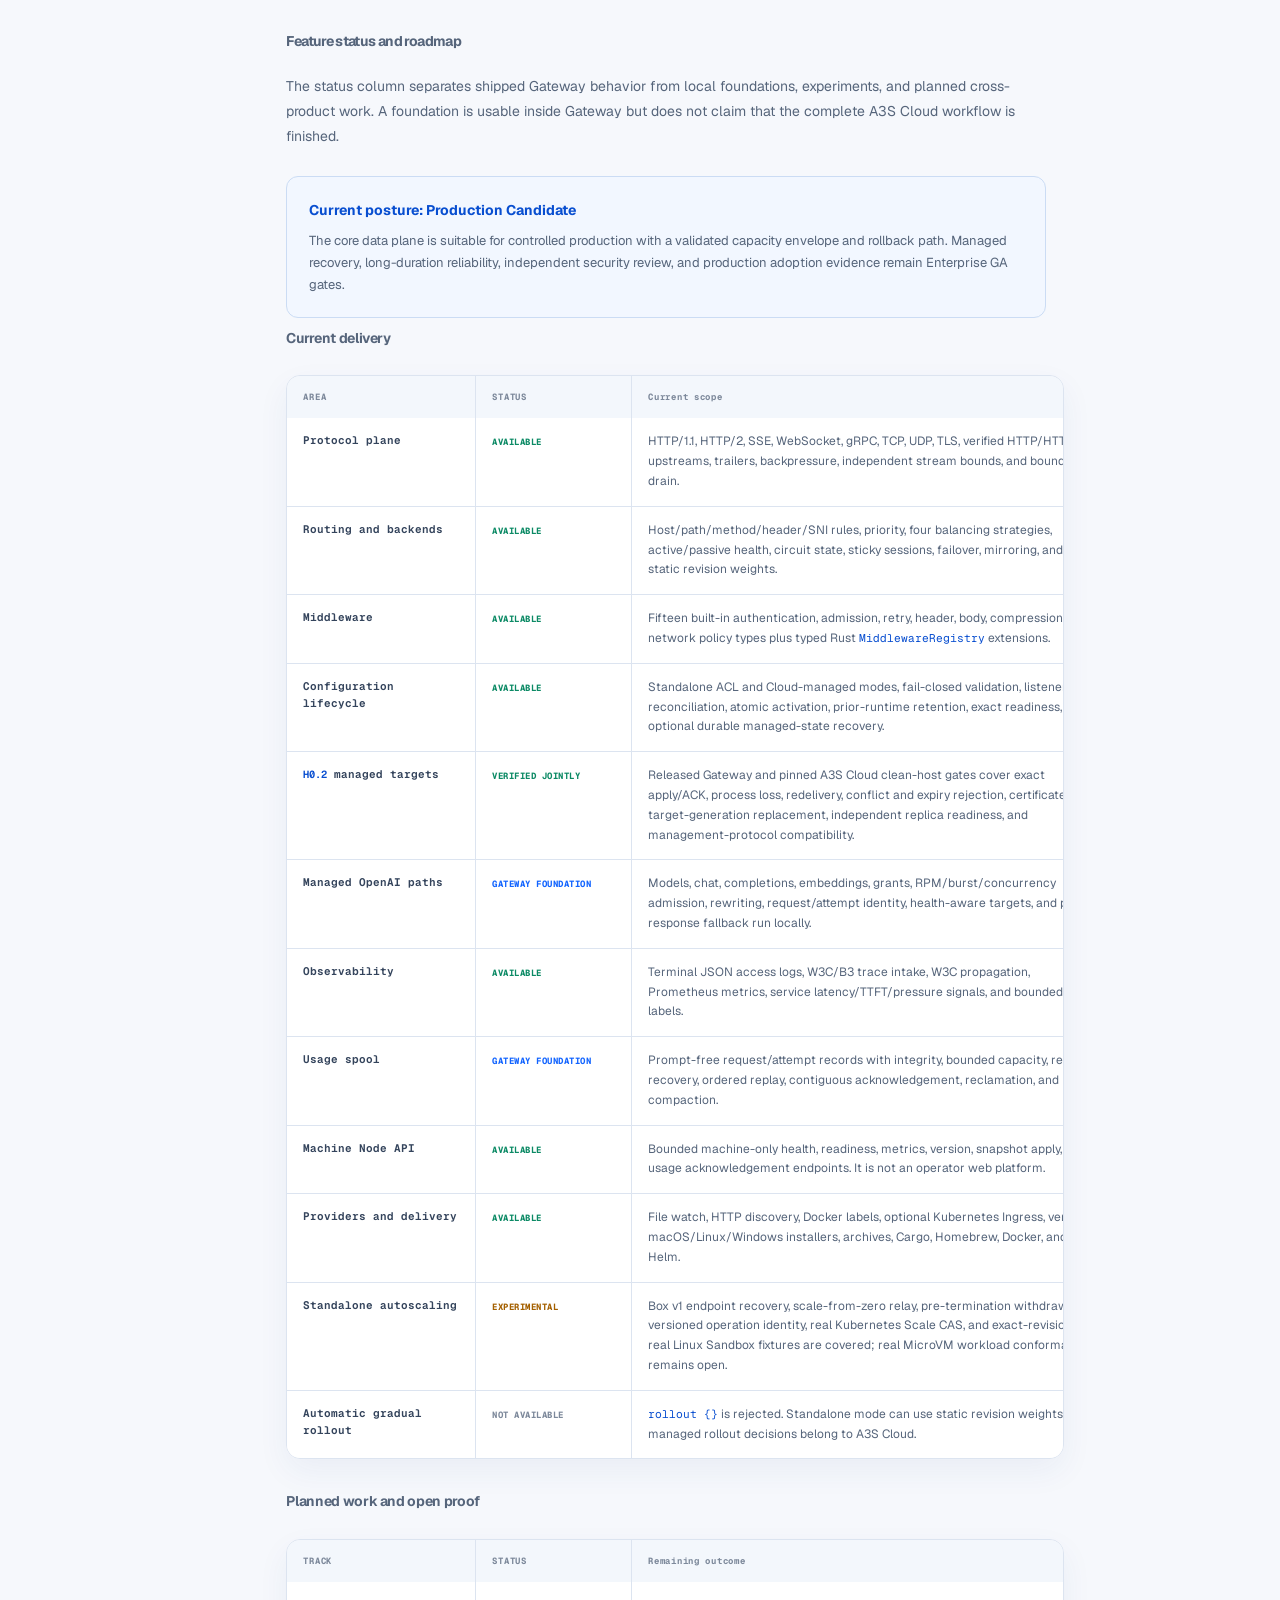
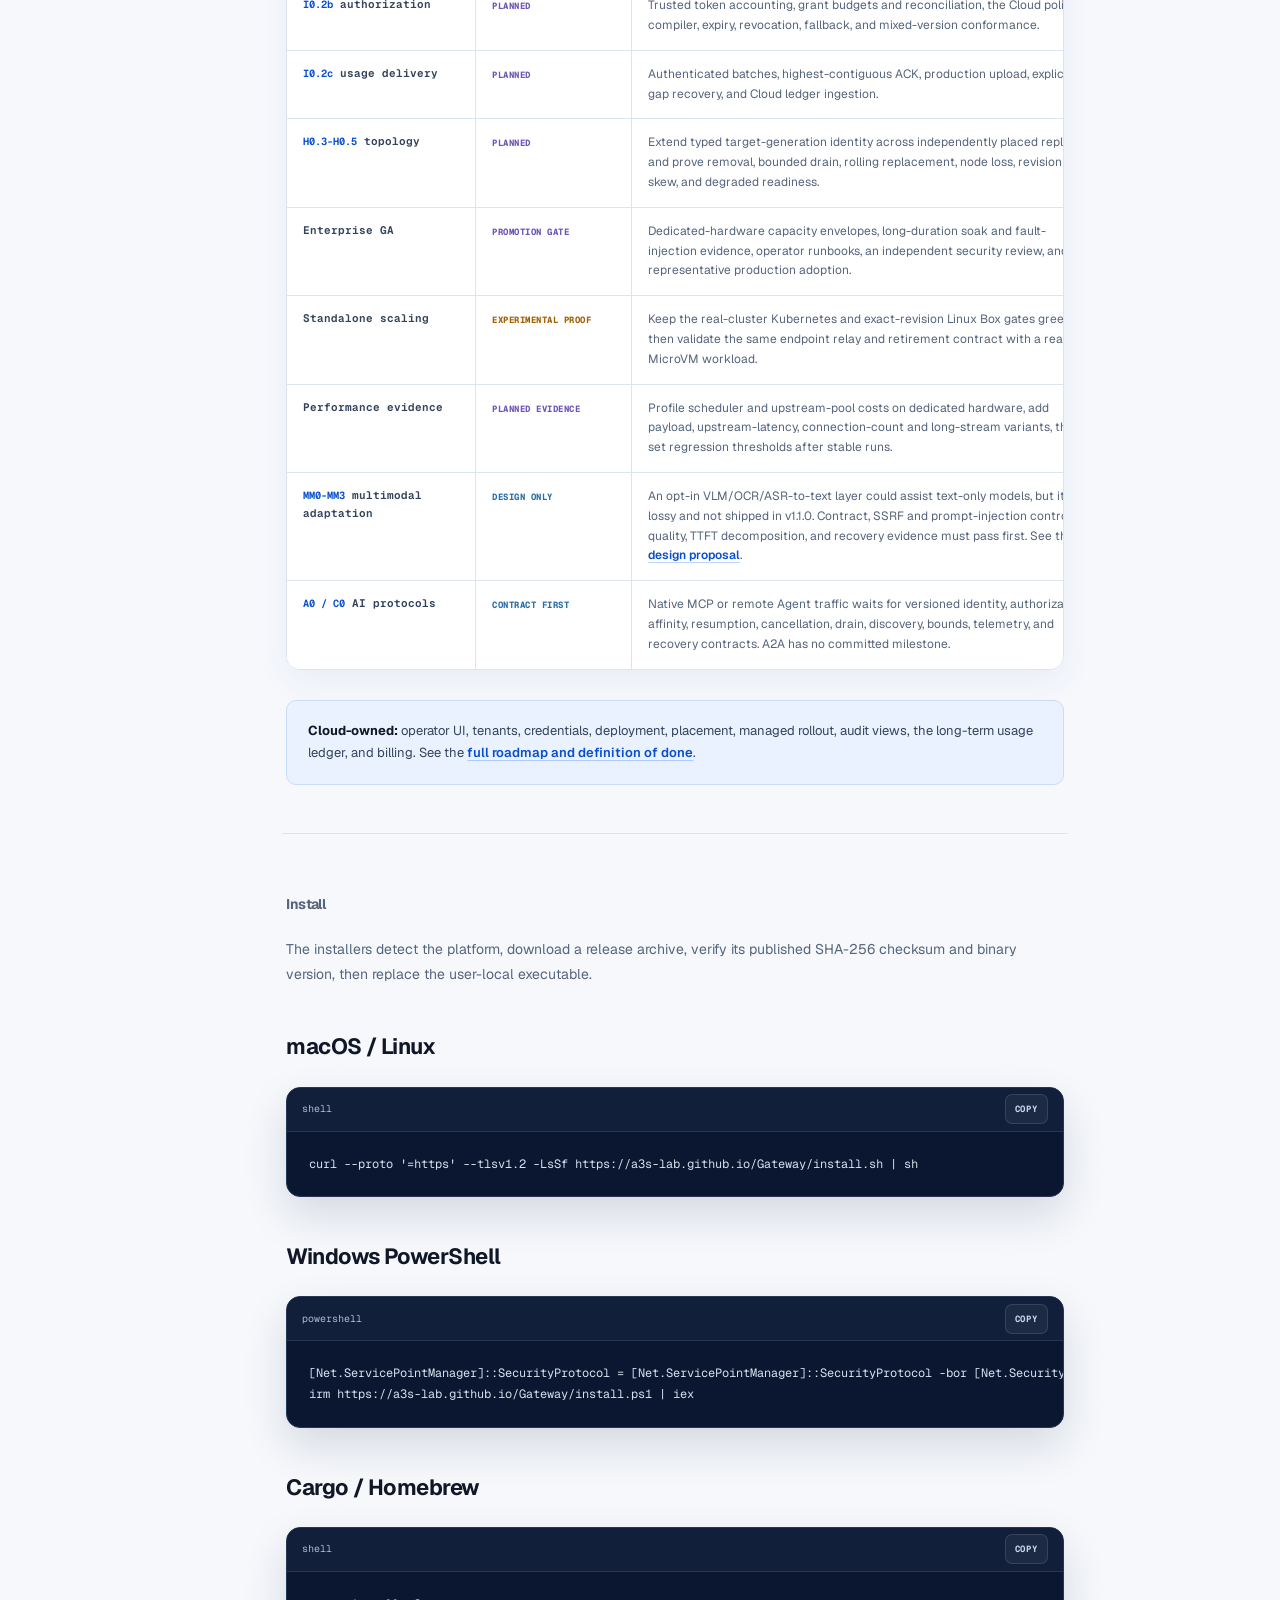
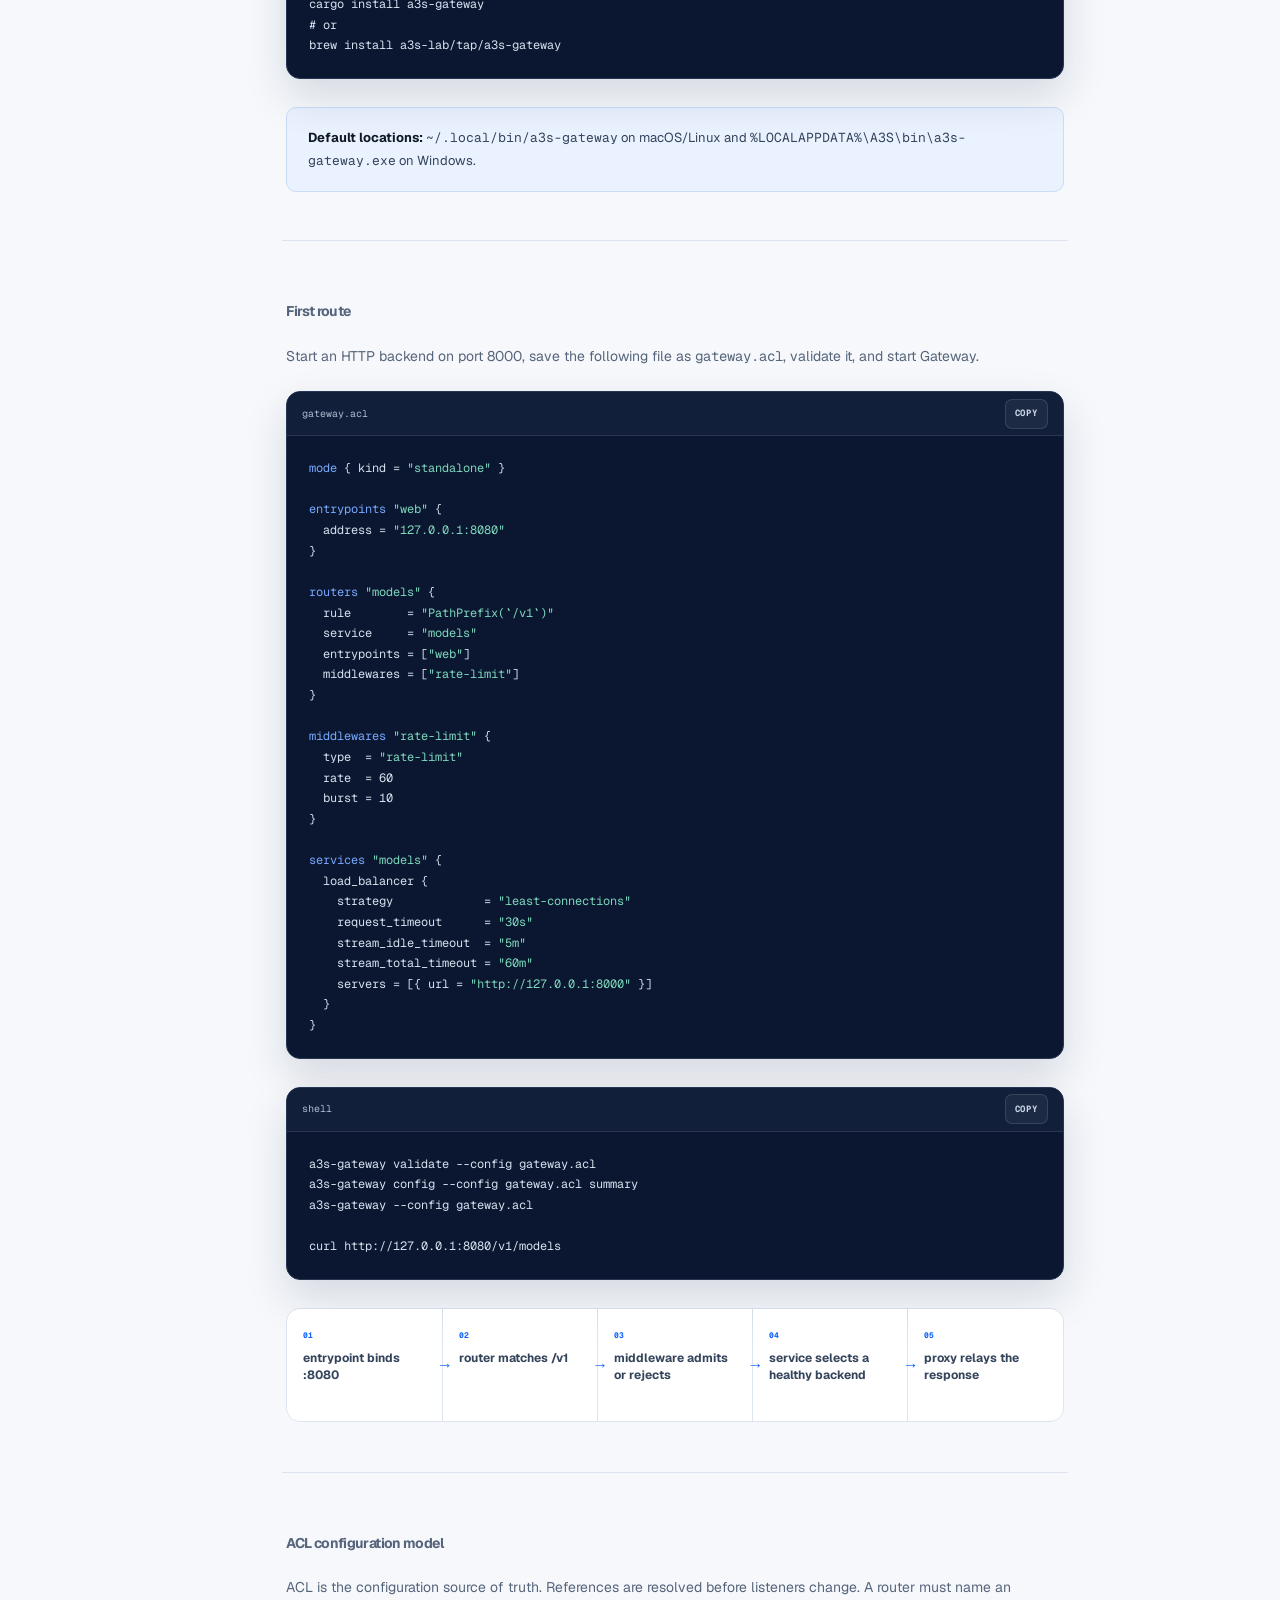
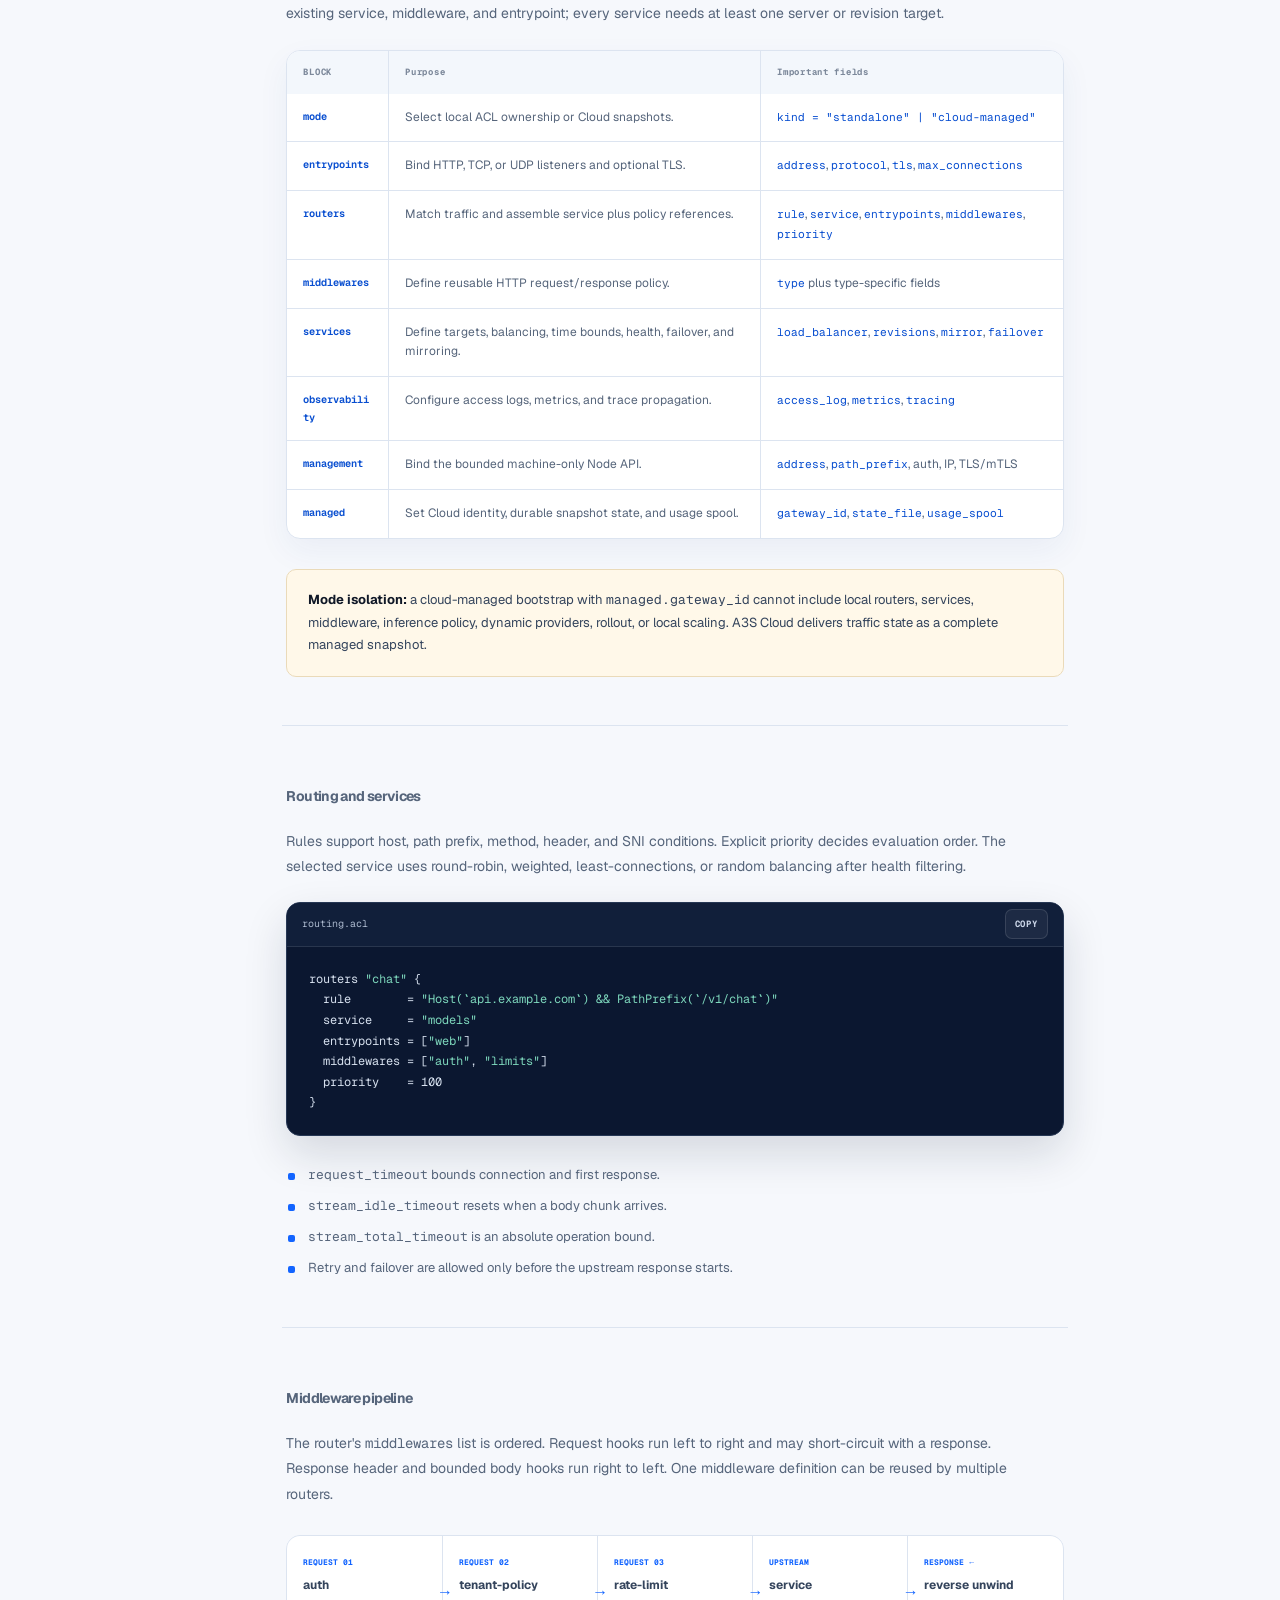
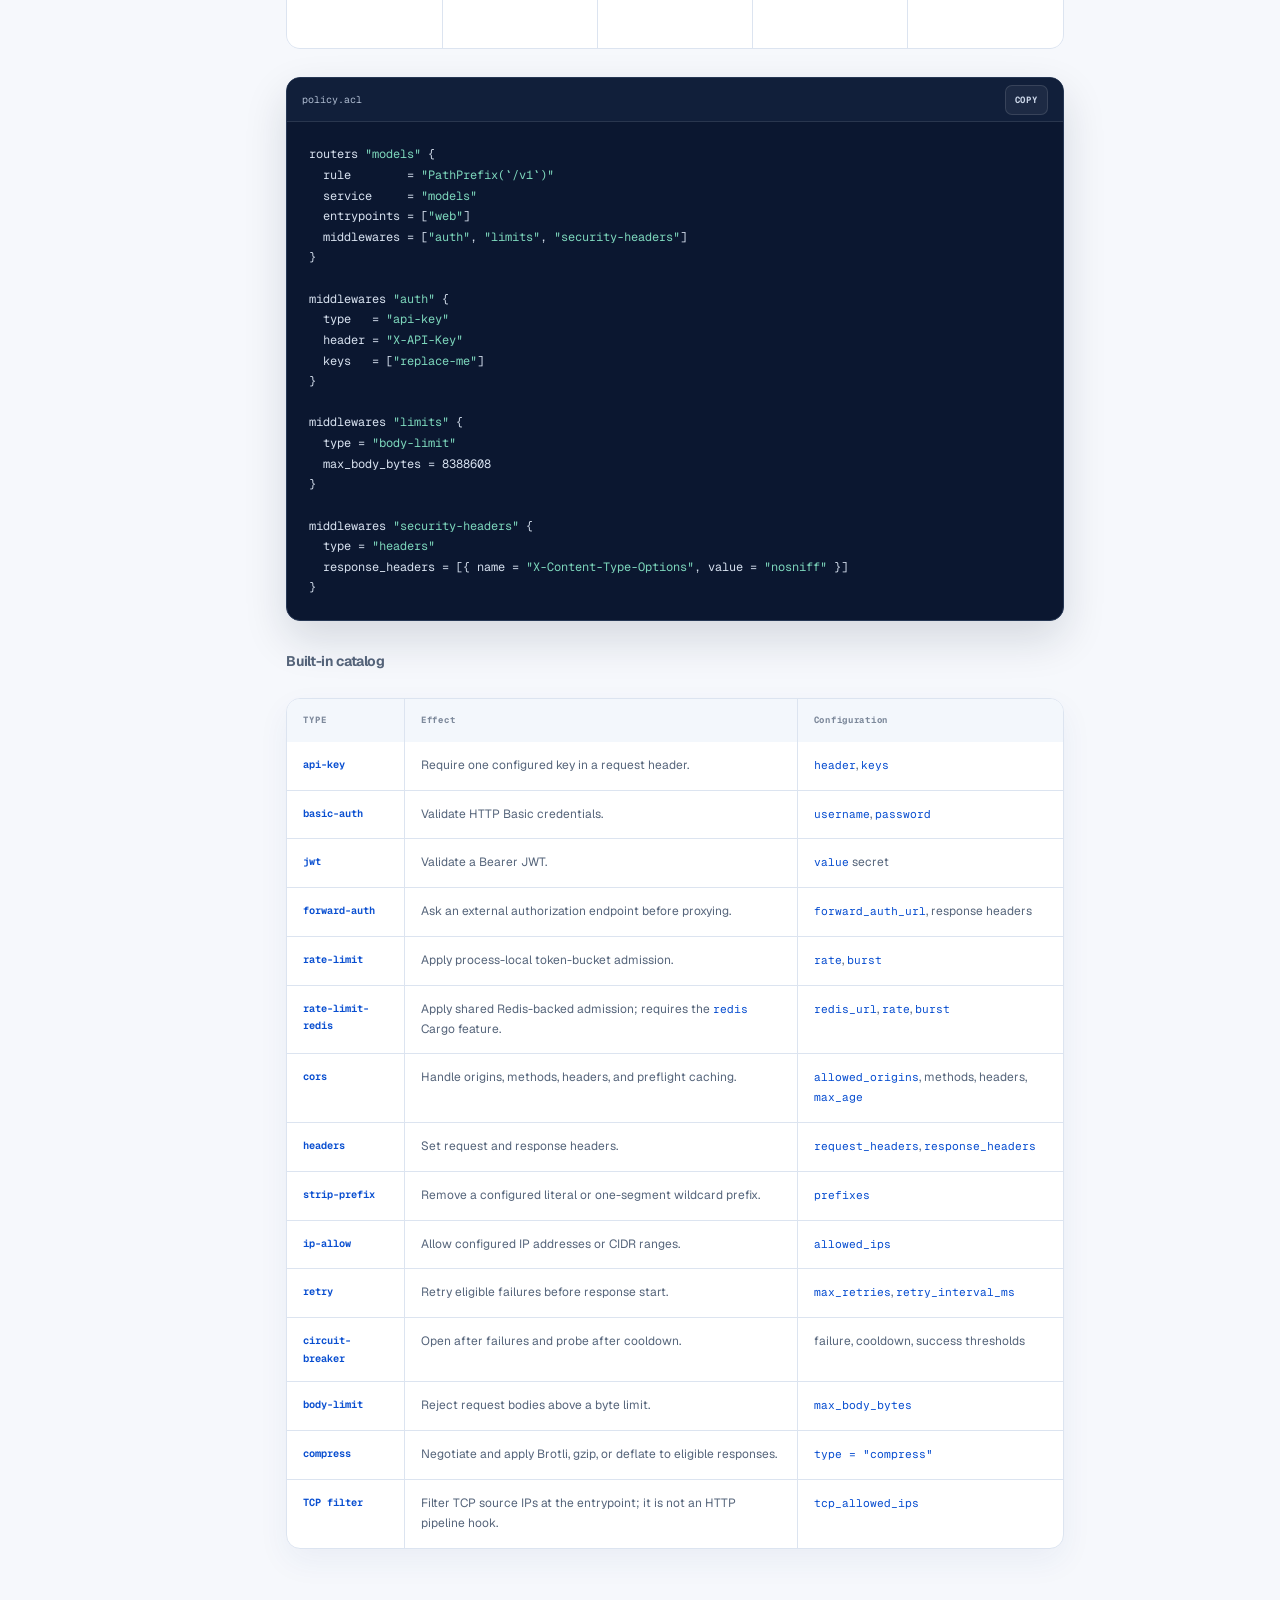
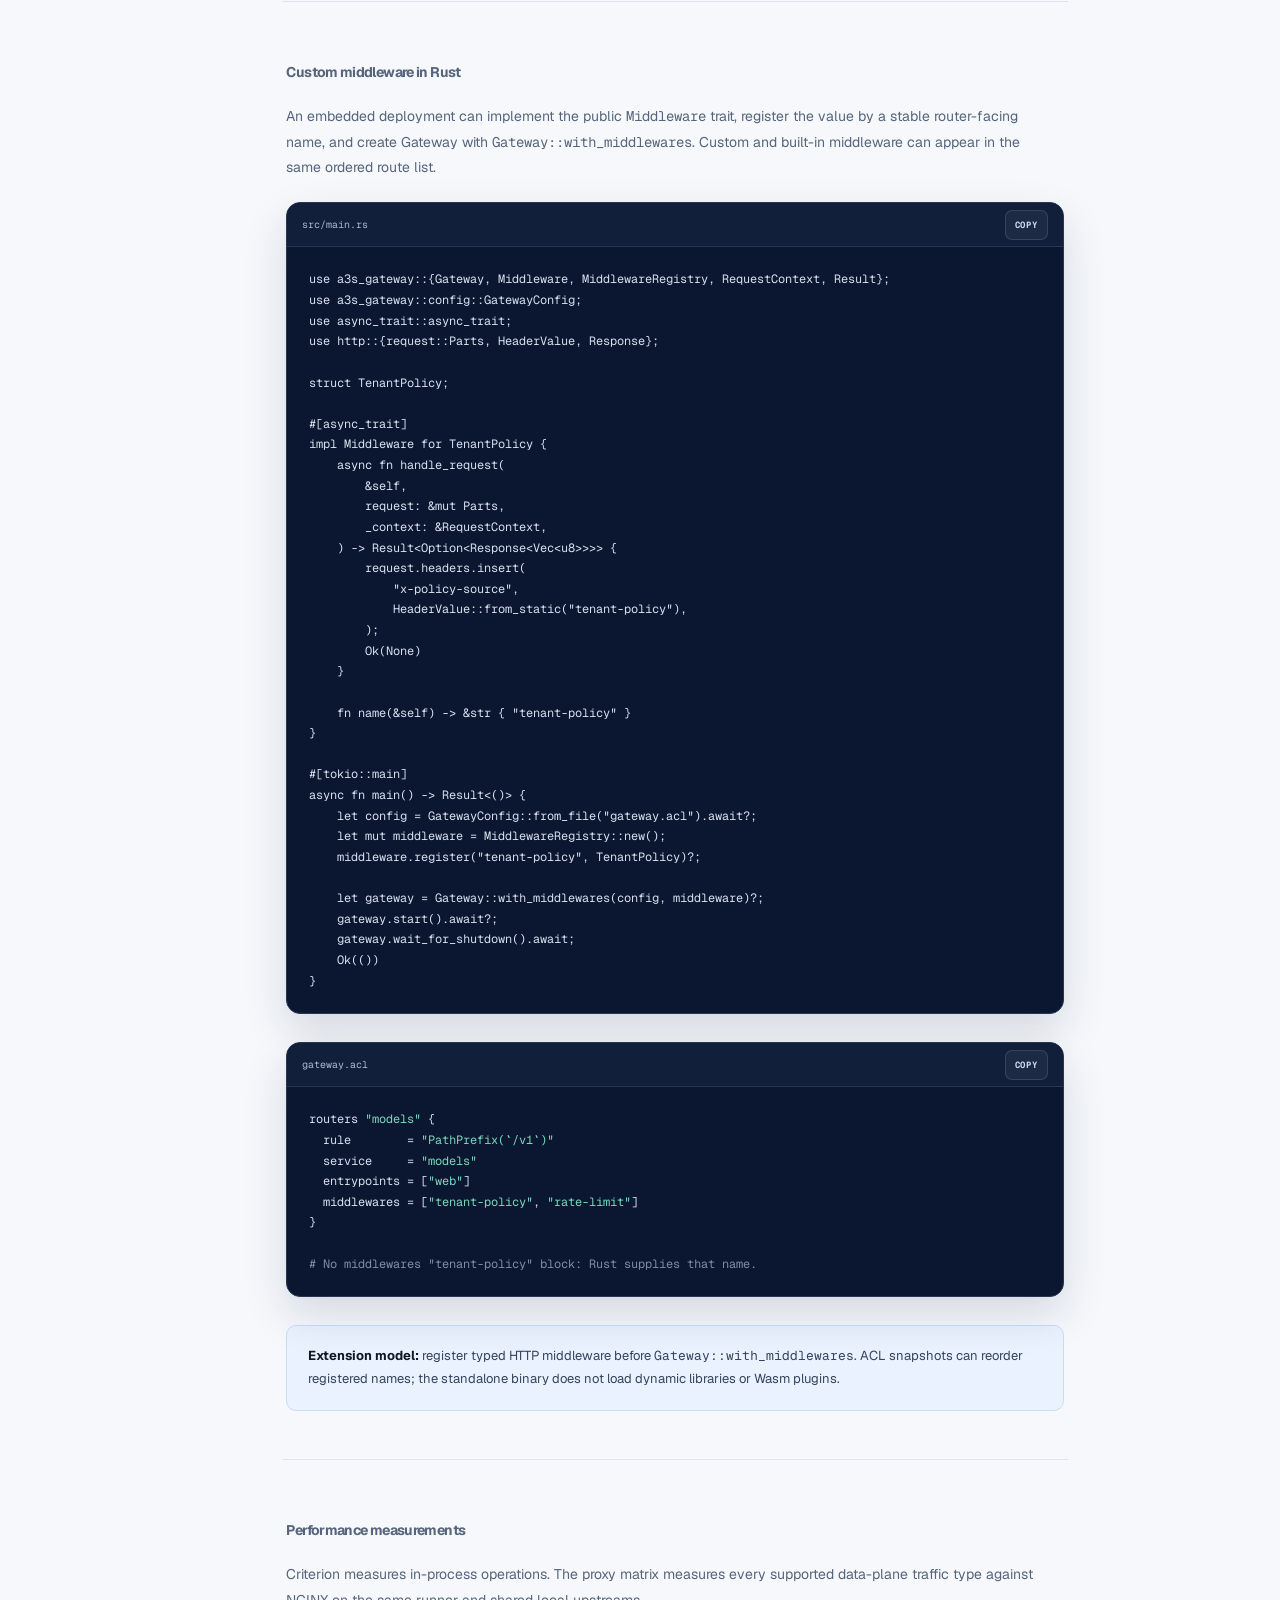
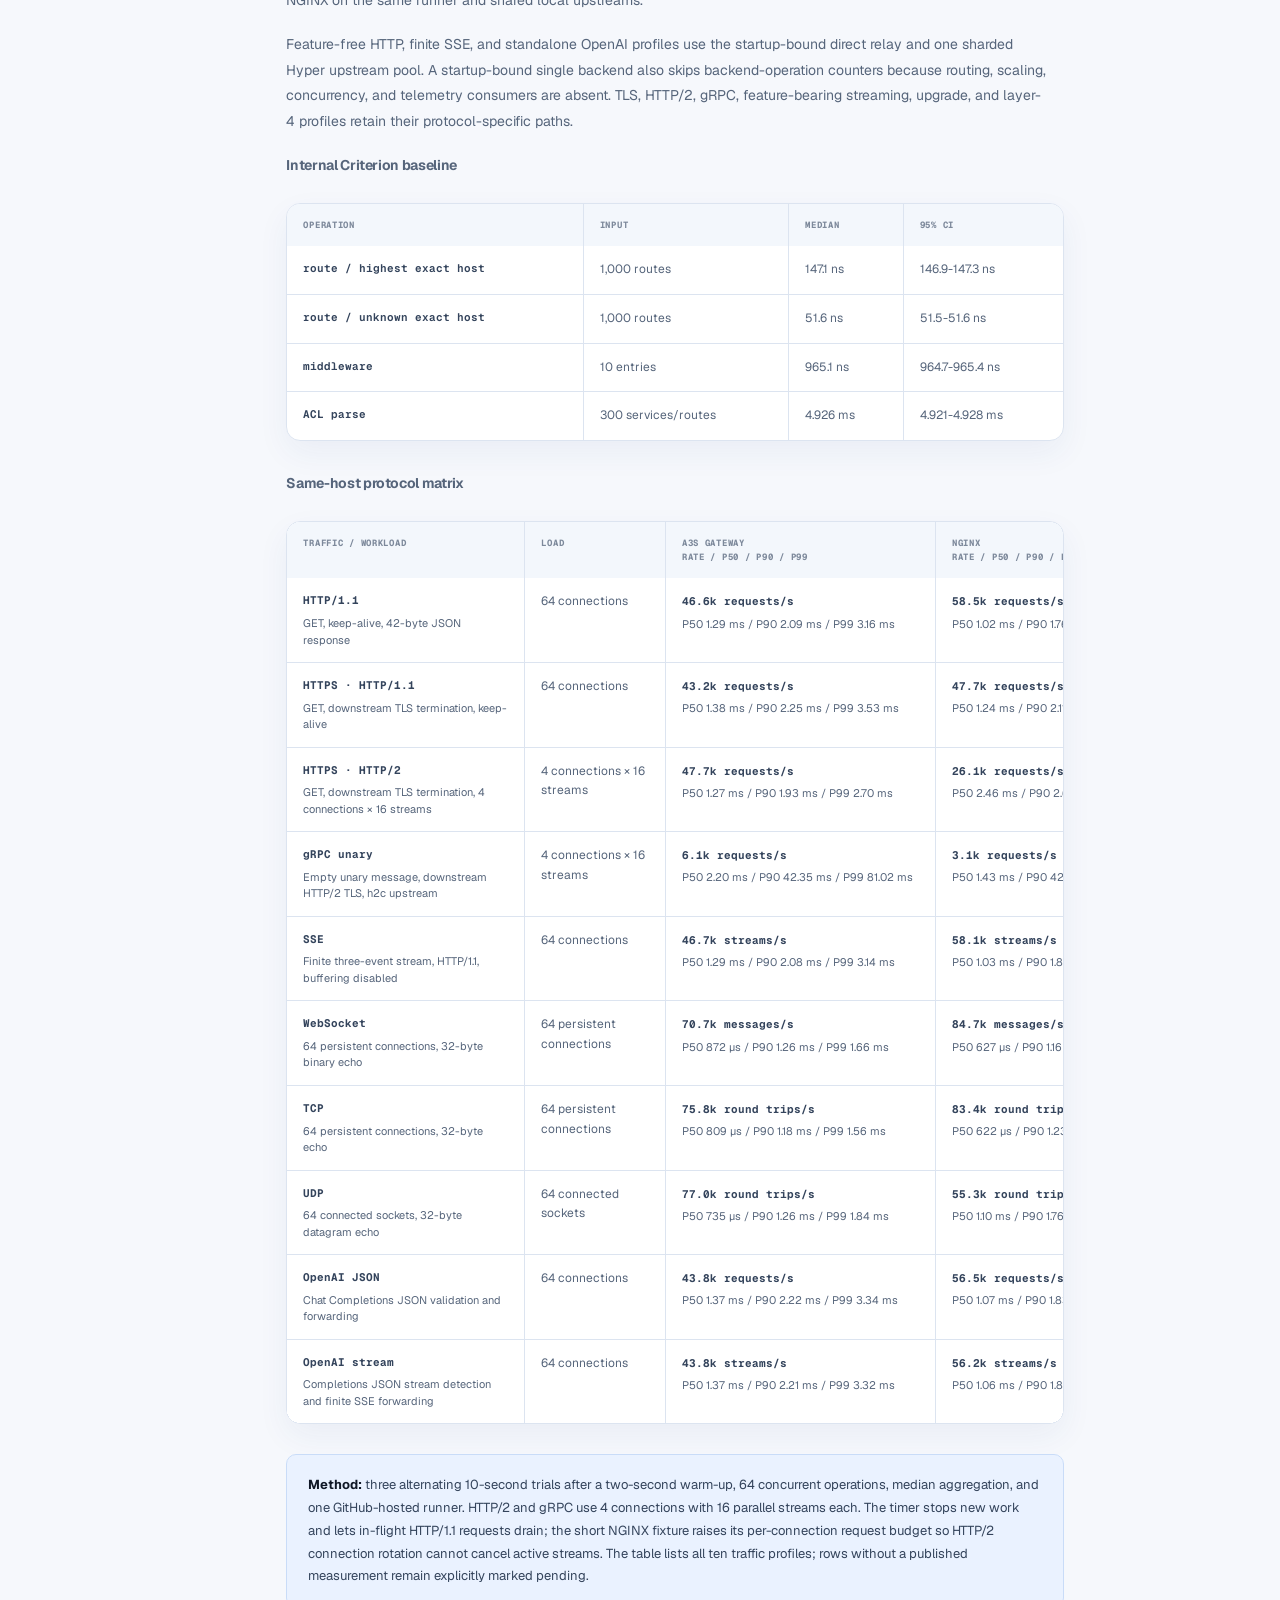
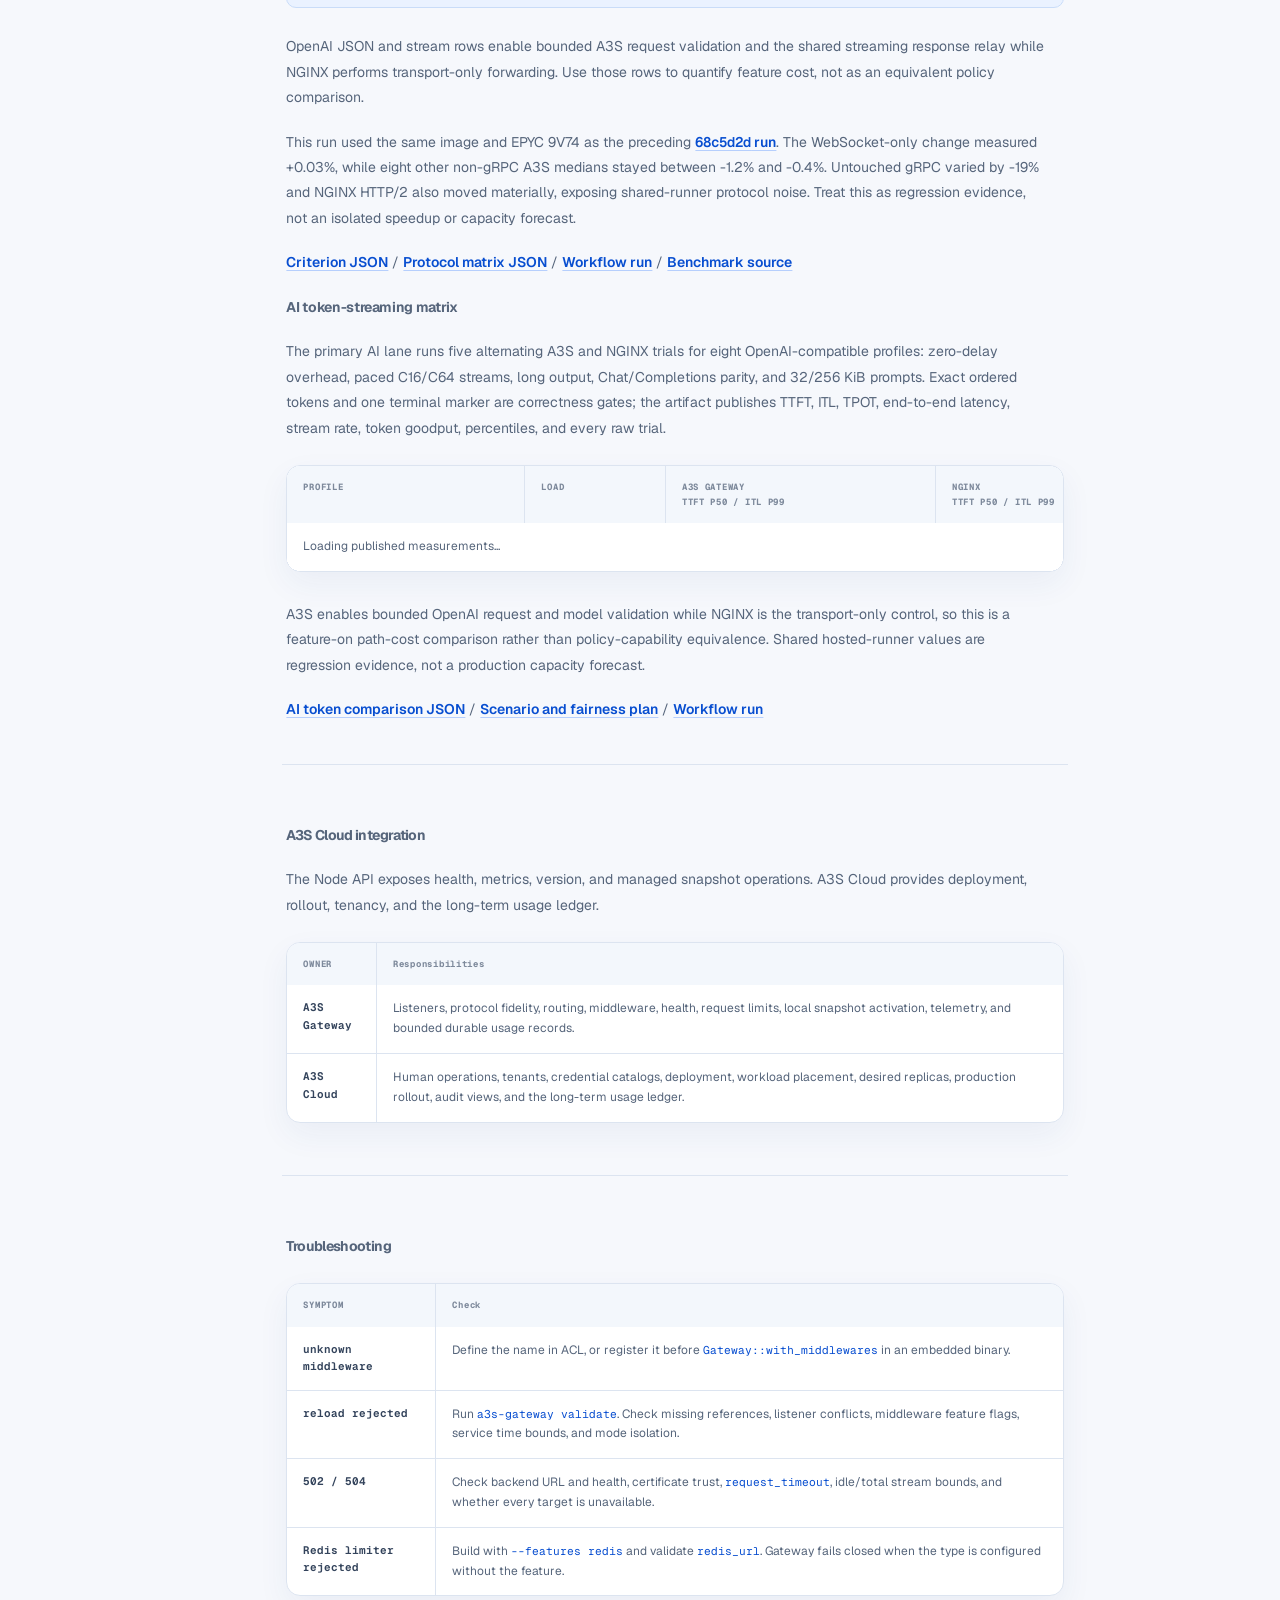
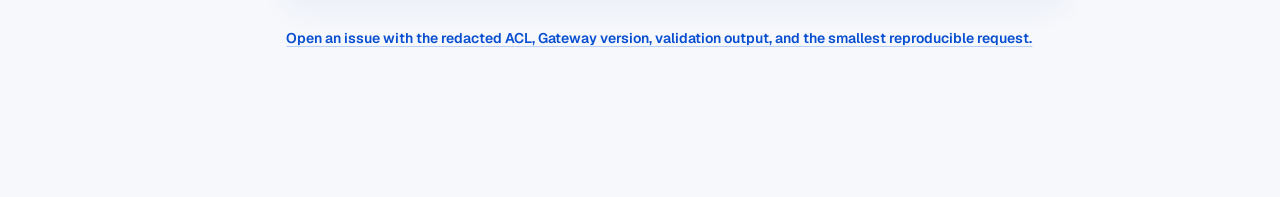
==== commit 625f111e: "release: v1.1.0" ====
--- a/website/docs/index.html
+++ b/website/docs/index.html
@@ -10,15 +10,15 @@
     <link rel="icon" href="../assets/mark.svg" type="image/svg+xml">
     <script>document.documentElement.classList.add("js");</script>
     <link rel="preload" href="../assets/fonts/geist-latin-wght-normal.woff2" as="font" type="font/woff2" crossorigin>
-    <link rel="stylesheet" href="../styles/base.css?v=20260806d">
-    <link rel="stylesheet" href="../styles/sections.css?v=20260806d">
-    <link rel="stylesheet" href="../styles/responsive.css?v=20260806d">
+    <link rel="stylesheet" href="../styles/base.css?v=20260813a">
+    <link rel="stylesheet" href="../styles/sections.css?v=20260813a">
+    <link rel="stylesheet" href="../styles/responsive.css?v=20260813a">
     <link rel="stylesheet" href="docs.css?v=20260806b">
     <script src="../traffic-profiles.js?v=20260806" defer></script>
-    <script src="../app.js?v=20260806c" defer></script>
+    <script src="../app.js?v=20260813a" defer></script>
     <script src="docs.js?v=20260813a" defer></script>
   </head>
-  <body class="docs-page" data-doc-version="v1.0" data-docs-root="./" data-site-root="../" data-version-manifest="versions.json">
+  <body class="docs-page" data-doc-version="v1.1" data-docs-root="./" data-site-root="../" data-version-manifest="versions.json">
     <a class="skip-link" href="#docs-content">Skip to documentation</a>
 
     <header class="site-header docs-header">
@@ -33,9 +33,9 @@
           <a href="#overview" aria-current="page"><span class="lang lang-en">Docs</span><span class="lang lang-zh">文档</span></a>
           <a href="#versioning"><span class="lang lang-en">Versioning</span><span class="lang lang-zh">版本管理</span></a>
           <details class="nav-dropdown docs-version-mobile" data-nav-dropdown data-version-menu>
-            <summary><span data-current-version>v1.0</span></summary>
+            <summary><span data-current-version>v1.1</span></summary>
             <div class="nav-dropdown-panel" data-version-options>
-              <a href="./" data-doc-version-link="v1.0" aria-current="page">v1.0</a>
+              <a href="./" data-doc-version-link="v1.1" aria-current="page">v1.1</a>
               <a href="next/" data-doc-version-link="next">next</a>
             </div>
           </details>
@@ -43,9 +43,9 @@
         <div class="nav-actions">
           <button class="language-toggle" type="button" data-language-toggle aria-label="Switch language"><span class="lang lang-en">EN</span><span class="lang lang-zh">中文</span></button>
           <details class="nav-dropdown docs-version-menu" data-nav-dropdown data-version-menu>
-            <summary><span data-current-version>v1.0</span></summary>
+            <summary><span data-current-version>v1.1</span></summary>
             <div class="nav-dropdown-panel" data-version-options>
-              <a href="./" data-doc-version-link="v1.0" aria-current="page">v1.0</a>
+              <a href="./" data-doc-version-link="v1.1" aria-current="page">v1.1</a>
               <a href="next/" data-doc-version-link="next">next</a>
             </div>
           </details>
@@ -82,10 +82,10 @@
             <h1 class="lang lang-zh">A3S Gateway 文档</h1>
             <p class="lang lang-en">Install, configure, extend, and benchmark the AI Native Traffic Layer.</p>
             <p class="lang lang-zh">安装、配置、扩展并测试 AI Native Traffic Layer。</p>
-            <div class="docs-meta"><span>GATEWAY 1.0.14</span><span>RUST 1.88+</span><span>STANDALONE / CLOUD-MANAGED</span></div>
+            <div class="docs-meta"><span>GATEWAY 1.1.0</span><span>RUST 1.88+</span><span>STANDALONE / CLOUD-MANAGED</span></div>
             <div class="docs-channel is-stable" data-doc-channel>
               <svg class="ui-icon" aria-hidden="true"><use href="../assets/phosphor-icons.svg#shield-check"></use></svg>
-              <div><strong><span class="lang lang-en">v1.0 stable documentation</span><span class="lang lang-zh">v1.0 稳定版文档</span></strong><p class="lang lang-en">Covers released 1.0.x behavior. The current package release is 1.0.14.</p><p class="lang lang-zh">记录已发布的 1.0.x 行为，当前软件包版本为 1.0.14。</p></div>
+              <div><strong><span class="lang lang-en">v1.1 stable documentation</span><span class="lang lang-zh">v1.1 稳定版文档</span></strong><p class="lang lang-en">Covers released 1.1.x behavior. The current package release is 1.1.0.</p><p class="lang lang-zh">记录已发布的 1.1.x 行为，当前软件包版本为 1.1.0。</p></div>
             </div>
           </header>
 
@@ -95,7 +95,7 @@
             <p class="lang lang-en">Gateway documentation follows the same stable and development-channel model as A3S Cloud. The selected version stays visible in the navigation and version switches preserve the current section.</p>
             <p class="lang lang-zh">Gateway 文档采用与 A3S Cloud 一致的稳定版和开发通道模型。导航栏始终显示当前版本，切换版本时会保留正在阅读的章节。</p>
             <dl class="docs-version-list">
-              <div><dt><strong>v1.0</strong><span class="doc-status is-available"><span class="lang lang-en">Stable</span><span class="lang lang-zh">稳定版</span></span></dt><dd class="lang lang-en">Released 1.0.x behavior and operator contracts. This is the default, indexable route.</dd><dd class="lang lang-zh">已发布的 1.0.x 行为和运维契约。这是默认且可被索引的路由。</dd></div>
+              <div><dt><strong>v1.1</strong><span class="doc-status is-available"><span class="lang lang-en">Stable</span><span class="lang lang-zh">稳定版</span></span></dt><dd class="lang lang-en">Released 1.1.x behavior and operator contracts. This is the default, indexable route.</dd><dd class="lang lang-zh">已发布的 1.1.x 行为和运维契约。这是默认且可被索引的路由。</dd></div>
               <div><dt><strong>next</strong><span class="doc-status is-planned"><span class="lang lang-en">Development</span><span class="lang lang-zh">开发通道</span></span></dt><dd class="lang lang-en">Forward-looking documentation under active development. It is not release evidence.</dd><dd class="lang lang-zh">持续更新的前瞻文档，不作为版本已交付的证据。</dd></div>
             </dl>
             <p class="doc-version-contract"><span class="lang lang-en">The registry, Cargo major/minor series, routes, and section parity are checked before deployment. See the </span><span class="lang lang-zh">发布前会检查版本注册表、Cargo 主次版本、路由和章节一致性。查看 </span><a href="https://github.com/A3S-Lab/Gateway/blob/main/ROADMAP.md"><span class="lang lang-en">product roadmap</span><span class="lang lang-zh">产品路线图</span></a><span class="lang lang-en"> for maturity and promotion gates.</span><span class="lang lang-zh"> 了解成熟度与晋级门槛。</span></p>
@@ -130,24 +130,25 @@
               <tr><th>Routing and backends</th><td><span class="doc-status is-available"><span class="lang lang-en">Available</span><span class="lang lang-zh">已提供</span></span></td><td><span class="lang lang-en">Host/path/method/header/SNI rules, priority, four balancing strategies, active/passive health, circuit state, sticky sessions, failover, mirroring, and static revision weights.</span><span class="lang lang-zh">Host/路径/方法/header/SNI 规则、优先级、四种均衡策略、主动/被动健康、熔断状态、粘性会话、故障转移、镜像和静态版本权重。</span></td></tr>
               <tr><th>Middleware</th><td><span class="doc-status is-available"><span class="lang lang-en">Available</span><span class="lang lang-zh">已提供</span></span></td><td><span class="lang lang-en">Fifteen built-in authentication, admission, retry, header, body, compression, and network policy types plus typed Rust <code>MiddlewareRegistry</code> extensions.</span><span class="lang lang-zh">15 种内置鉴权、准入、重试、header、body、压缩和网络策略，以及类型化 Rust <code>MiddlewareRegistry</code> 扩展。</span></td></tr>
               <tr><th>Configuration lifecycle</th><td><span class="doc-status is-available"><span class="lang lang-en">Available</span><span class="lang lang-zh">已提供</span></span></td><td><span class="lang lang-en">Standalone ACL and Cloud-managed modes, fail-closed validation, listener reconciliation, atomic activation, prior-runtime retention, exact readiness, and optional durable managed-state recovery.</span><span class="lang lang-zh">Standalone ACL 与 cloud-managed 模式、失败关闭校验、监听器协调、原子激活、保留上一运行时、精确就绪状态和可选持久受管状态恢复。</span></td></tr>
+              <tr><th><code>H0.2</code> managed targets</th><td><span class="doc-status is-available"><span class="lang lang-en">Verified jointly</span><span class="lang lang-zh">联合验证完成</span></span></td><td><span class="lang lang-en">Released Gateway and pinned A3S Cloud clean-host gates cover exact apply/ACK, process loss, redelivery, conflict and expiry rejection, certificate and target-generation replacement, independent replica readiness, and management-protocol compatibility.</span><span class="lang lang-zh">已发布 Gateway 与固定版本 A3S Cloud 的干净主机门禁覆盖精确应用/ACK、进程丢失、重新投递、冲突与过期拒绝、证书和目标代际替换、独立副本就绪及管理协议兼容性。</span></td></tr>
               <tr><th>Managed OpenAI paths</th><td><span class="doc-status is-foundation"><span class="lang lang-en">Gateway foundation</span><span class="lang lang-zh">Gateway 基础已提供</span></span></td><td><span class="lang lang-en">Models, chat, completions, embeddings, grants, RPM/burst/concurrency admission, rewriting, request/attempt identity, health-aware targets, and pre-response fallback run locally.</span><span class="lang lang-zh">模型列表、Chat、Completions、Embeddings、授权、RPM/突发/并发准入、重写、请求/尝试身份、健康目标和响应前 fallback 在本地运行。</span></td></tr>
               <tr><th>Observability</th><td><span class="doc-status is-available"><span class="lang lang-en">Available</span><span class="lang lang-zh">已提供</span></span></td><td><span class="lang lang-en">Terminal JSON access logs, W3C/B3 trace intake, W3C propagation, Prometheus metrics, service latency/TTFT/pressure signals, and bounded labels.</span><span class="lang lang-zh">终端 JSON 访问日志、W3C/B3 trace 接收、W3C 传播、Prometheus 指标、服务延迟/TTFT/压力信号和有界标签。</span></td></tr>
               <tr><th>Usage spool</th><td><span class="doc-status is-foundation"><span class="lang lang-en">Gateway foundation</span><span class="lang lang-zh">Gateway 基础已提供</span></span></td><td><span class="lang lang-en">Prompt-free request/attempt records with integrity, bounded capacity, restart recovery, ordered replay, contiguous acknowledgement, reclamation, and compaction.</span><span class="lang lang-zh">不含 prompt 的请求/尝试记录，支持完整性、容量边界、重启恢复、有序重放、连续确认、空间回收和压缩。</span></td></tr>
               <tr><th>Machine Node API</th><td><span class="doc-status is-available"><span class="lang lang-en">Available</span><span class="lang lang-zh">已提供</span></span></td><td><span class="lang lang-en">Bounded machine-only health, readiness, metrics, version, snapshot apply, and usage acknowledgement endpoints. It is not an operator web platform.</span><span class="lang lang-zh">受限的机器专用健康、就绪、指标、版本、快照应用和用量确认端点；它不是运维 Web 平台。</span></td></tr>
               <tr><th>Providers and delivery</th><td><span class="doc-status is-available"><span class="lang lang-en">Available</span><span class="lang lang-zh">已提供</span></span></td><td><span class="lang lang-en">File watch, HTTP discovery, Docker labels, optional Kubernetes Ingress, verified macOS/Linux/Windows installers, archives, Cargo, Homebrew, Docker, and Helm.</span><span class="lang lang-zh">文件监听、HTTP 发现、Docker 标签、可选 Kubernetes Ingress，以及校验过的 macOS/Linux/Windows 安装器、归档、Cargo、Homebrew、Docker 和 Helm。</span></td></tr>
-              <tr><th>Standalone autoscaling</th><td><span class="doc-status is-experimental"><span class="lang lang-en">Experimental</span><span class="lang lang-zh">实验性</span></span></td><td><span class="lang lang-en">Local and Kubernetes Scale adapters exist and stay isolated from Cloud-managed mode; real-cluster, Box recovery, and versioned-idempotency proof remain open.</span><span class="lang lang-zh">本地与 Kubernetes Scale 适配器已存在，并与 cloud-managed 模式隔离；真实集群、Box 恢复和版本化幂等验证仍待完成。</span></td></tr>
+              <tr><th>Standalone autoscaling</th><td><span class="doc-status is-experimental"><span class="lang lang-en">Experimental</span><span class="lang lang-zh">实验性</span></span></td><td><span class="lang lang-en">Box v1 endpoint recovery, scale-from-zero relay, pre-termination withdrawal, versioned operation identity, real Kubernetes Scale CAS, and exact-revision real Linux Sandbox fixtures are covered; real MicroVM workload conformance remains open.</span><span class="lang lang-zh">Box v1 端点恢复、从零扩容中继、终止前撤出、版本化操作身份、真实 Kubernetes Scale CAS 和精确版本 Linux Sandbox 已覆盖；真实 MicroVM 工作负载一致性仍待完成。</span></td></tr>
               <tr><th>Automatic gradual rollout</th><td><span class="doc-status is-unavailable"><span class="lang lang-en">Not available</span><span class="lang lang-zh">未提供</span></span></td><td><span class="lang lang-en"><code>rollout {}</code> is rejected. Standalone mode can use static revision weights; managed rollout decisions belong to A3S Cloud.</span><span class="lang lang-zh">Gateway 会拒绝 <code>rollout {}</code>。Standalone 可使用静态版本权重；受管发布决策属于 A3S Cloud。</span></td></tr>
             </tbody></table></div>
 
             <h3 class="lang lang-en">Planned work and open proof</h3><h3 class="lang lang-zh">计划能力与待完成验证</h3>
             <div class="doc-table-wrap" tabindex="0" role="region" aria-label="Gateway roadmap / Gateway 路线图"><table class="doc-table doc-feature-table"><thead><tr><th>TRACK</th><th>STATUS</th><th><span class="lang lang-en">Remaining outcome</span><span class="lang lang-zh">待完成结果</span></th></tr></thead><tbody>
-              <tr><th><code>H0.2</code> managed targets</th><td><span class="doc-status is-foundation"><span class="lang lang-en">Joint proof</span><span class="lang lang-zh">联合验证</span></span></td><td><span class="lang lang-en">Process loss, redelivery, stale/digest/expiry rejection, certificate replacement, and mixed Gateway versions with A3S Cloud.</span><span class="lang lang-zh">与 A3S Cloud 联合验证进程丢失、重新投递、过期/摘要/有效期拒绝、证书替换和混合 Gateway 版本。</span></td></tr>
               <tr><th><code>I0.2b</code> authorization</th><td><span class="doc-status is-planned"><span class="lang lang-en">Planned</span><span class="lang lang-zh">计划中</span></span></td><td><span class="lang lang-en">Trusted token accounting, grant budgets and reconciliation, the Cloud policy compiler, expiry, revocation, fallback, and mixed-version conformance.</span><span class="lang lang-zh">可信 token 计量、授权预算与对账、Cloud 策略编译器，以及过期、撤销、fallback 和混合版本一致性。</span></td></tr>
               <tr><th><code>I0.2c</code> usage delivery</th><td><span class="doc-status is-planned"><span class="lang lang-en">Planned</span><span class="lang lang-zh">计划中</span></span></td><td><span class="lang lang-en">Authenticated batches, highest-contiguous ACK, production upload, explicit gap recovery, and Cloud ledger ingestion.</span><span class="lang lang-zh">认证批次、最高连续 ACK、生产上传、显式缺口恢复和 Cloud 用量账本接入。</span></td></tr>
-              <tr><th><code>H0.3-H0.5</code> topology</th><td><span class="doc-status is-planned"><span class="lang lang-en">Planned</span><span class="lang lang-zh">计划中</span></span></td><td><span class="lang lang-en">Target-generation identity, removal before termination, bounded drain, rolling replacement, node loss, revision skew, and degraded readiness across replicas.</span><span class="lang lang-zh">目标代际身份、终止前移除、有界排空、滚动替换、节点丢失、版本偏差和多副本降级就绪。</span></td></tr>
+              <tr><th><code>H0.3-H0.5</code> topology</th><td><span class="doc-status is-planned"><span class="lang lang-en">Planned</span><span class="lang lang-zh">计划中</span></span></td><td><span class="lang lang-en">Extend typed target-generation identity across independently placed replicas and prove removal, bounded drain, rolling replacement, node loss, revision skew, and degraded readiness.</span><span class="lang lang-zh">将类型化目标代际身份扩展到独立部署副本，并验证移除、有界排空、滚动替换、节点丢失、版本偏差和降级就绪。</span></td></tr>
               <tr><th>Enterprise GA</th><td><span class="doc-status is-planned"><span class="lang lang-en">Promotion gate</span><span class="lang lang-zh">晋级门槛</span></span></td><td><span class="lang lang-en">Dedicated-hardware capacity envelopes, long-duration soak and fault-injection evidence, operator runbooks, an independent security review, and representative production adoption.</span><span class="lang lang-zh">专用硬件容量边界、长期稳定性与故障注入证据、运维手册、独立安全审查和代表性生产采用案例。</span></td></tr>
-              <tr><th>Standalone scaling</th><td><span class="doc-status is-experimental"><span class="lang lang-en">Experimental proof</span><span class="lang lang-zh">实验验证</span></span></td><td><span class="lang lang-en">Validate Kubernetes Scale on a real cluster, close Box executor recovery, and add versioned idempotency.</span><span class="lang lang-zh">在真实集群验证 Kubernetes Scale，完成 Box 执行器恢复并增加版本化幂等。</span></td></tr>
+              <tr><th>Standalone scaling</th><td><span class="doc-status is-experimental"><span class="lang lang-en">Experimental proof</span><span class="lang lang-zh">实验验证</span></span></td><td><span class="lang lang-en">Keep the real-cluster Kubernetes and exact-revision Linux Box gates green, then validate the same endpoint relay and retirement contract with a real MicroVM workload.</span><span class="lang lang-zh">保持真实 Kubernetes 集群和精确版本 Linux Box 门禁通过，再用真实 MicroVM 工作负载验证同一端点中继与退役合同。</span></td></tr>
               <tr><th>Performance evidence</th><td><span class="doc-status is-planned"><span class="lang lang-en">Planned evidence</span><span class="lang lang-zh">计划验证</span></span></td><td><span class="lang lang-en">Profile scheduler and upstream-pool costs on dedicated hardware, add payload, upstream-latency, connection-count and long-stream variants, then set regression thresholds after stable runs.</span><span class="lang lang-zh">在专用硬件上分析调度器和上游连接池成本，增加 payload、上游延迟、连接数和长流变体，并在数据稳定后设置回归阈值。</span></td></tr>
+              <tr><th><code>MM0-MM3</code> multimodal adaptation</th><td><span class="doc-status is-contract"><span class="lang lang-en">Design only</span><span class="lang lang-zh">仅设计</span></span></td><td><span class="lang lang-en">An opt-in VLM/OCR/ASR-to-text layer could assist text-only models, but it is lossy and not shipped in v1.1.0. Contract, SSRF and prompt-injection controls, quality, TTFT decomposition, and recovery evidence must pass first. See the <a href="https://github.com/A3S-Lab/Gateway/blob/main/docs/multimodal-adaptation.md">design proposal</a>.</span><span class="lang lang-zh">可选的 VLM/OCR/ASR 文本化层可辅助纯文本模型，但转换有损且 v1.1.0 未交付。必须先完成合同、SSRF 与提示注入防护、质量、TTFT 分解和恢复验证。参阅<a href="https://github.com/A3S-Lab/Gateway/blob/main/docs/multimodal-adaptation.md">设计提案</a>。</span></td></tr>
               <tr><th><code>A0 / C0</code> AI protocols</th><td><span class="doc-status is-contract"><span class="lang lang-en">Contract first</span><span class="lang lang-zh">合同优先</span></span></td><td><span class="lang lang-en">Native MCP or remote Agent traffic waits for versioned identity, authorization, affinity, resumption, cancellation, drain, discovery, bounds, telemetry, and recovery contracts. A2A has no committed milestone.</span><span class="lang lang-zh">原生 MCP 或远程 Agent 流量要先定义版本化身份、授权、亲和、恢复、取消、排空、发现、边界、遥测和恢复合同；A2A 尚无承诺里程碑。</span></td></tr>
             </tbody></table></div>
             <div class="doc-callout"><span class="lang lang-en"><strong>Cloud-owned:</strong> operator UI, tenants, credentials, deployment, placement, managed rollout, audit views, the long-term usage ledger, and billing. See the <a href="https://github.com/A3S-Lab/Gateway/blob/main/ROADMAP.md">full roadmap and definition of done</a>.</span><span class="lang lang-zh"><strong>由 Cloud 负责：</strong>运维 UI、租户、凭据、部署、调度、受管发布、审计视图、长期用量账本和计费。参阅<a href="https://github.com/A3S-Lab/Gateway/blob/main/ROADMAP.md">完整路线图与完成标准</a>。</span></div>
--- a/website/styles/sections.css
+++ b/website/styles/sections.css
@@ -676,12 +676,58 @@
   color: var(--faint);
 }
 
+.performance-ledger [data-profile-status="constraint"] .performance-outcome > small {
+  color: var(--red);
+}
+
 .performance-outcome p {
   margin: 12px 0 0;
   color: var(--text-soft);
   font-size: 13px;
   font-weight: 630;
   line-height: 1.55;
+}
+
+.performance-outcome em {
+  margin-top: 8px;
+  color: var(--muted);
+  font-family: var(--mono);
+  font-size: 9px;
+  font-style: normal;
+  font-variant-numeric: tabular-nums;
+  letter-spacing: 0.02em;
+}
+
+.protocol-performance-heading {
+  max-width: 790px;
+  margin-top: clamp(78px, 9vw, 118px);
+  padding-top: 34px;
+  border-top: 1px solid var(--line-strong);
+}
+
+.protocol-performance-heading > small {
+  color: var(--blue);
+  font-family: var(--mono);
+  font-size: 9px;
+  font-weight: 760;
+  letter-spacing: 0.09em;
+}
+
+.protocol-performance-heading h3 {
+  margin: 16px 0 0;
+  color: var(--text);
+  font-size: clamp(24px, 3vw, 36px);
+  font-weight: 690;
+  letter-spacing: -0.035em;
+  line-height: 1.08;
+}
+
+.protocol-performance-heading p {
+  max-width: 690px;
+  margin: 16px 0 0;
+  color: var(--muted);
+  font-size: 14px;
+  line-height: 1.7;
 }
 
 .performance-foot {
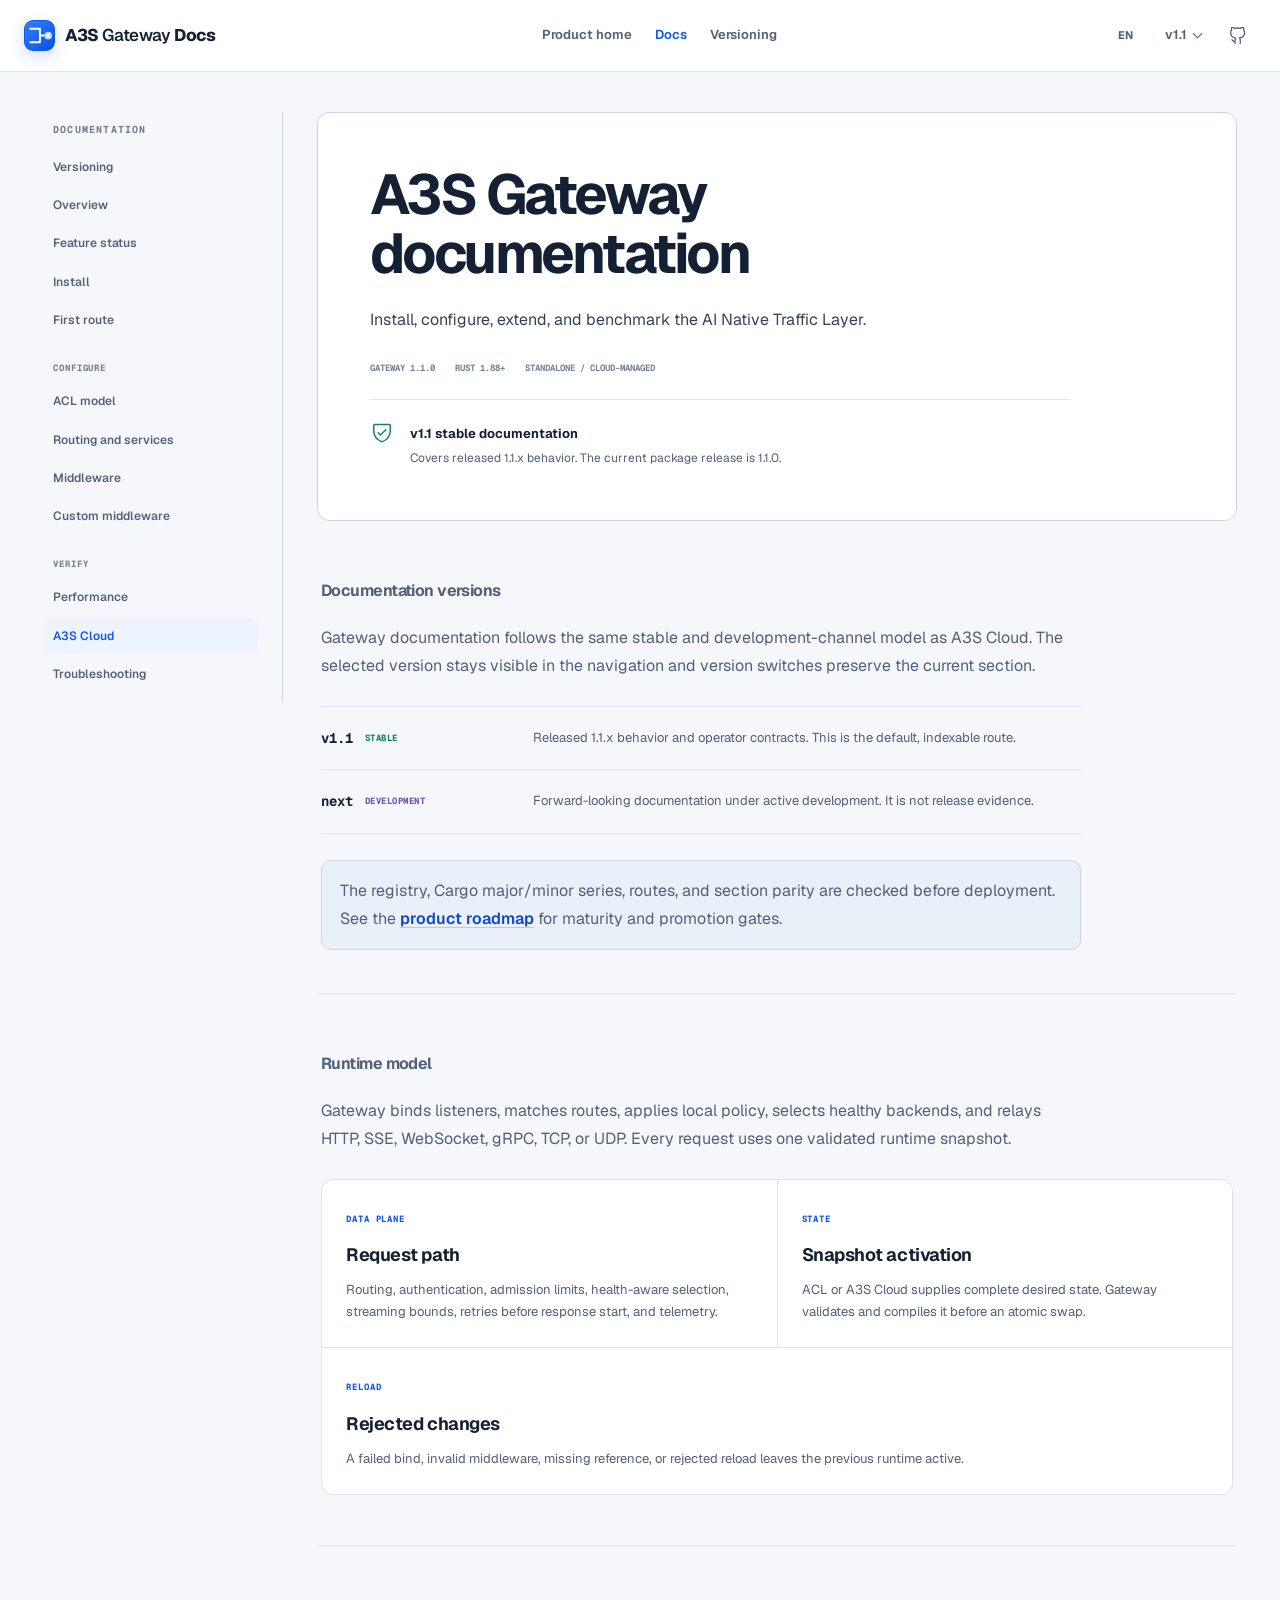
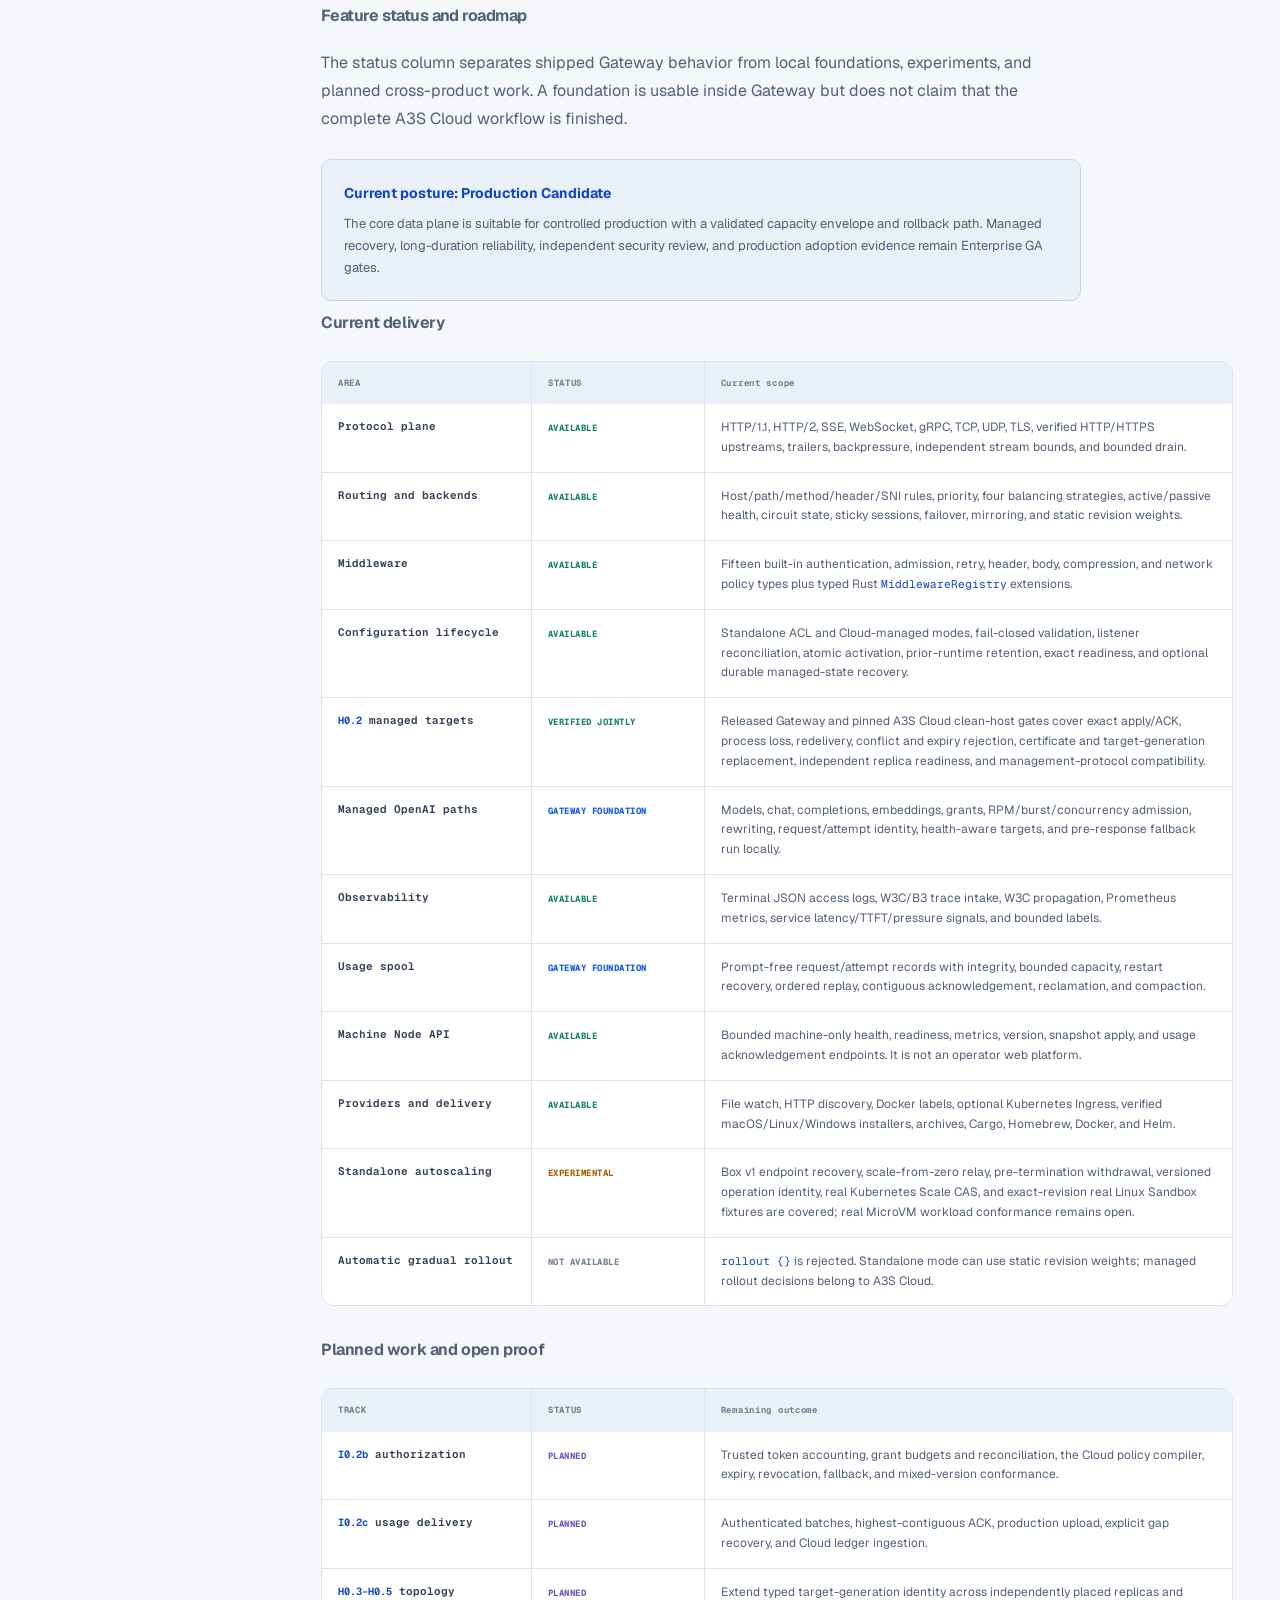
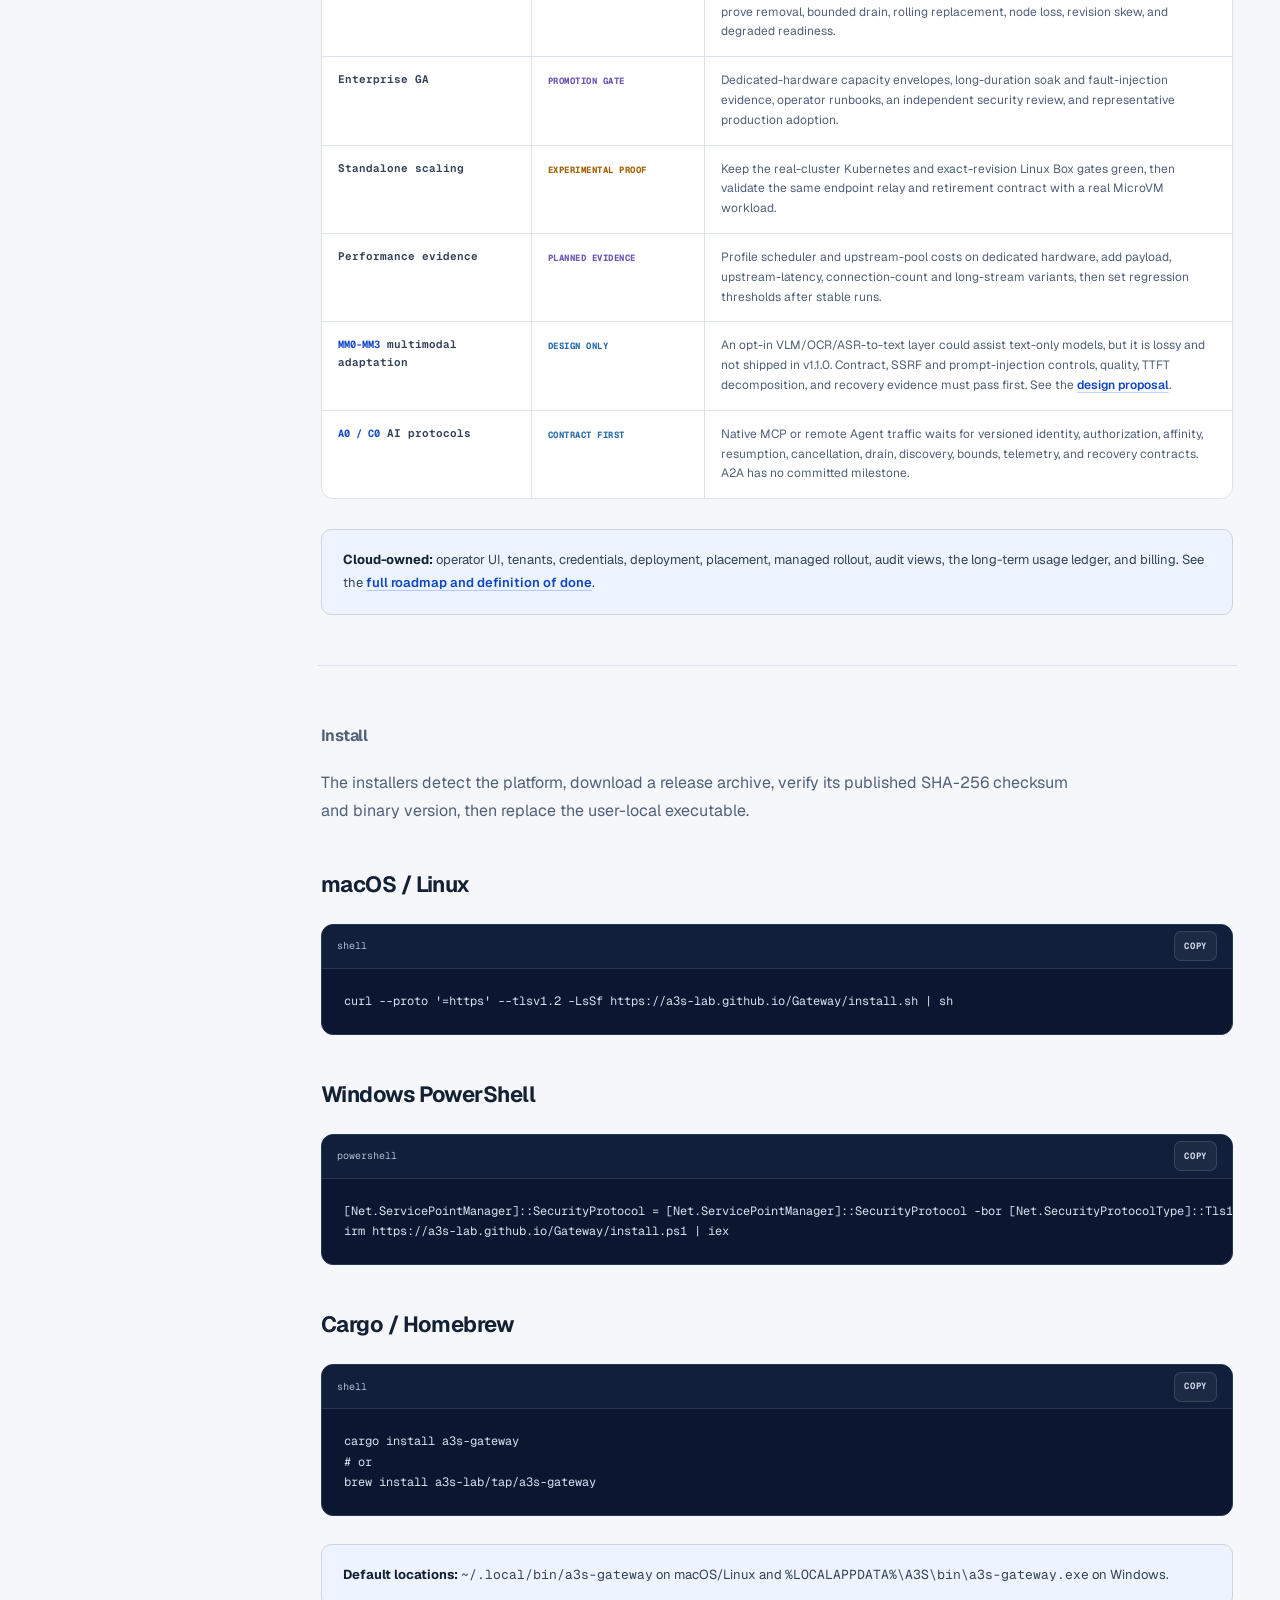
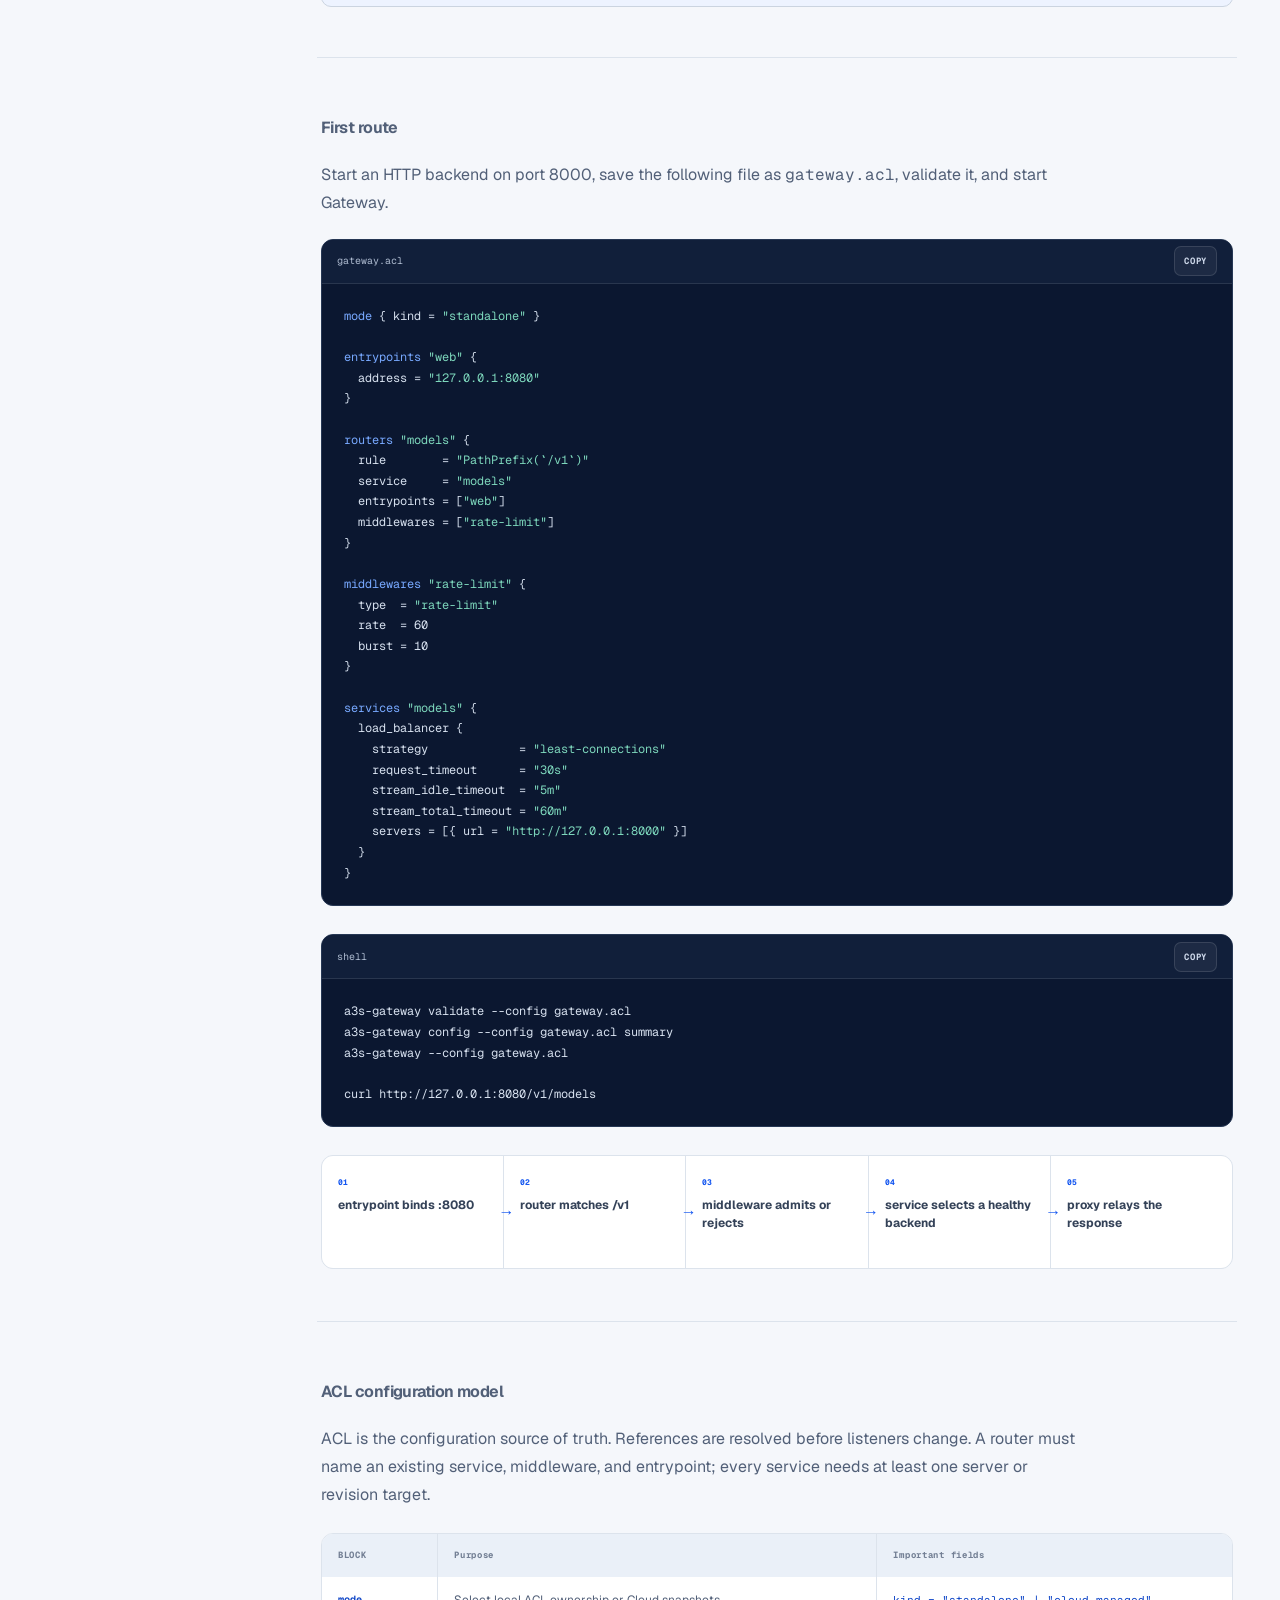
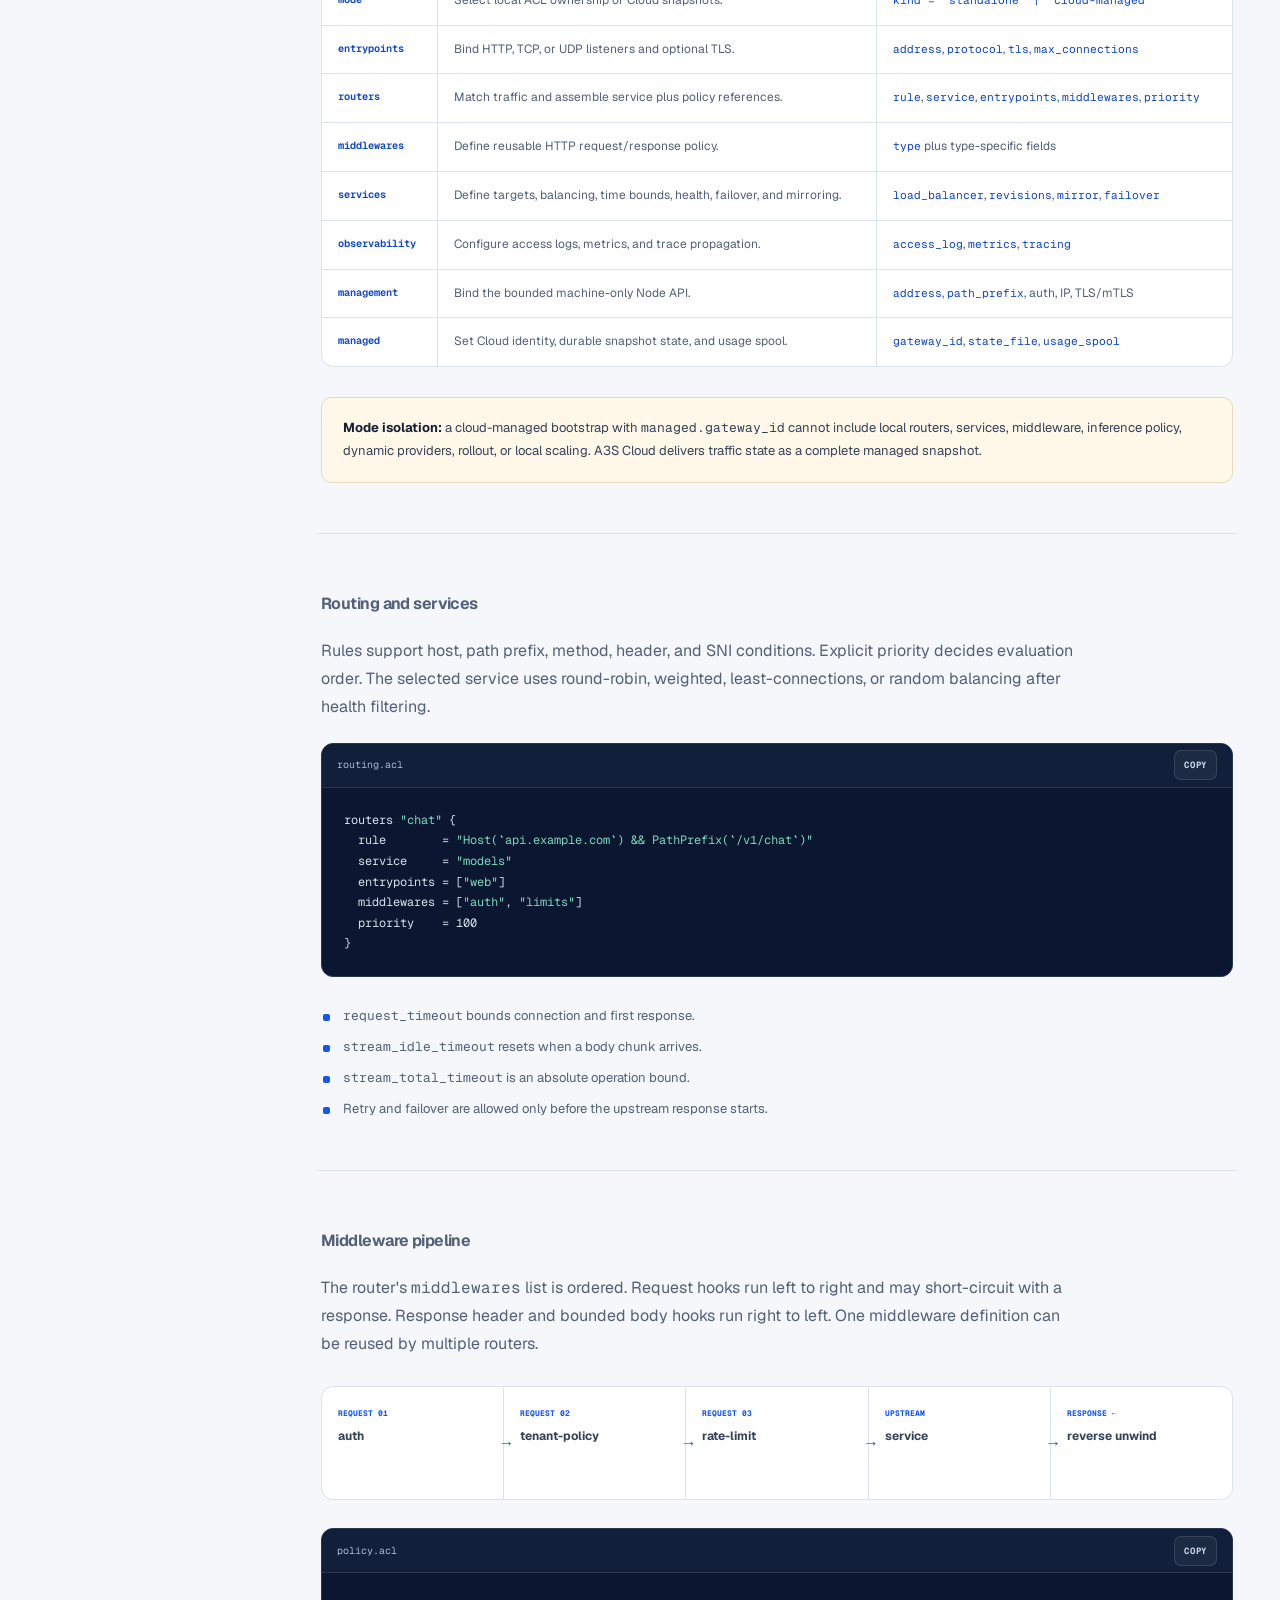
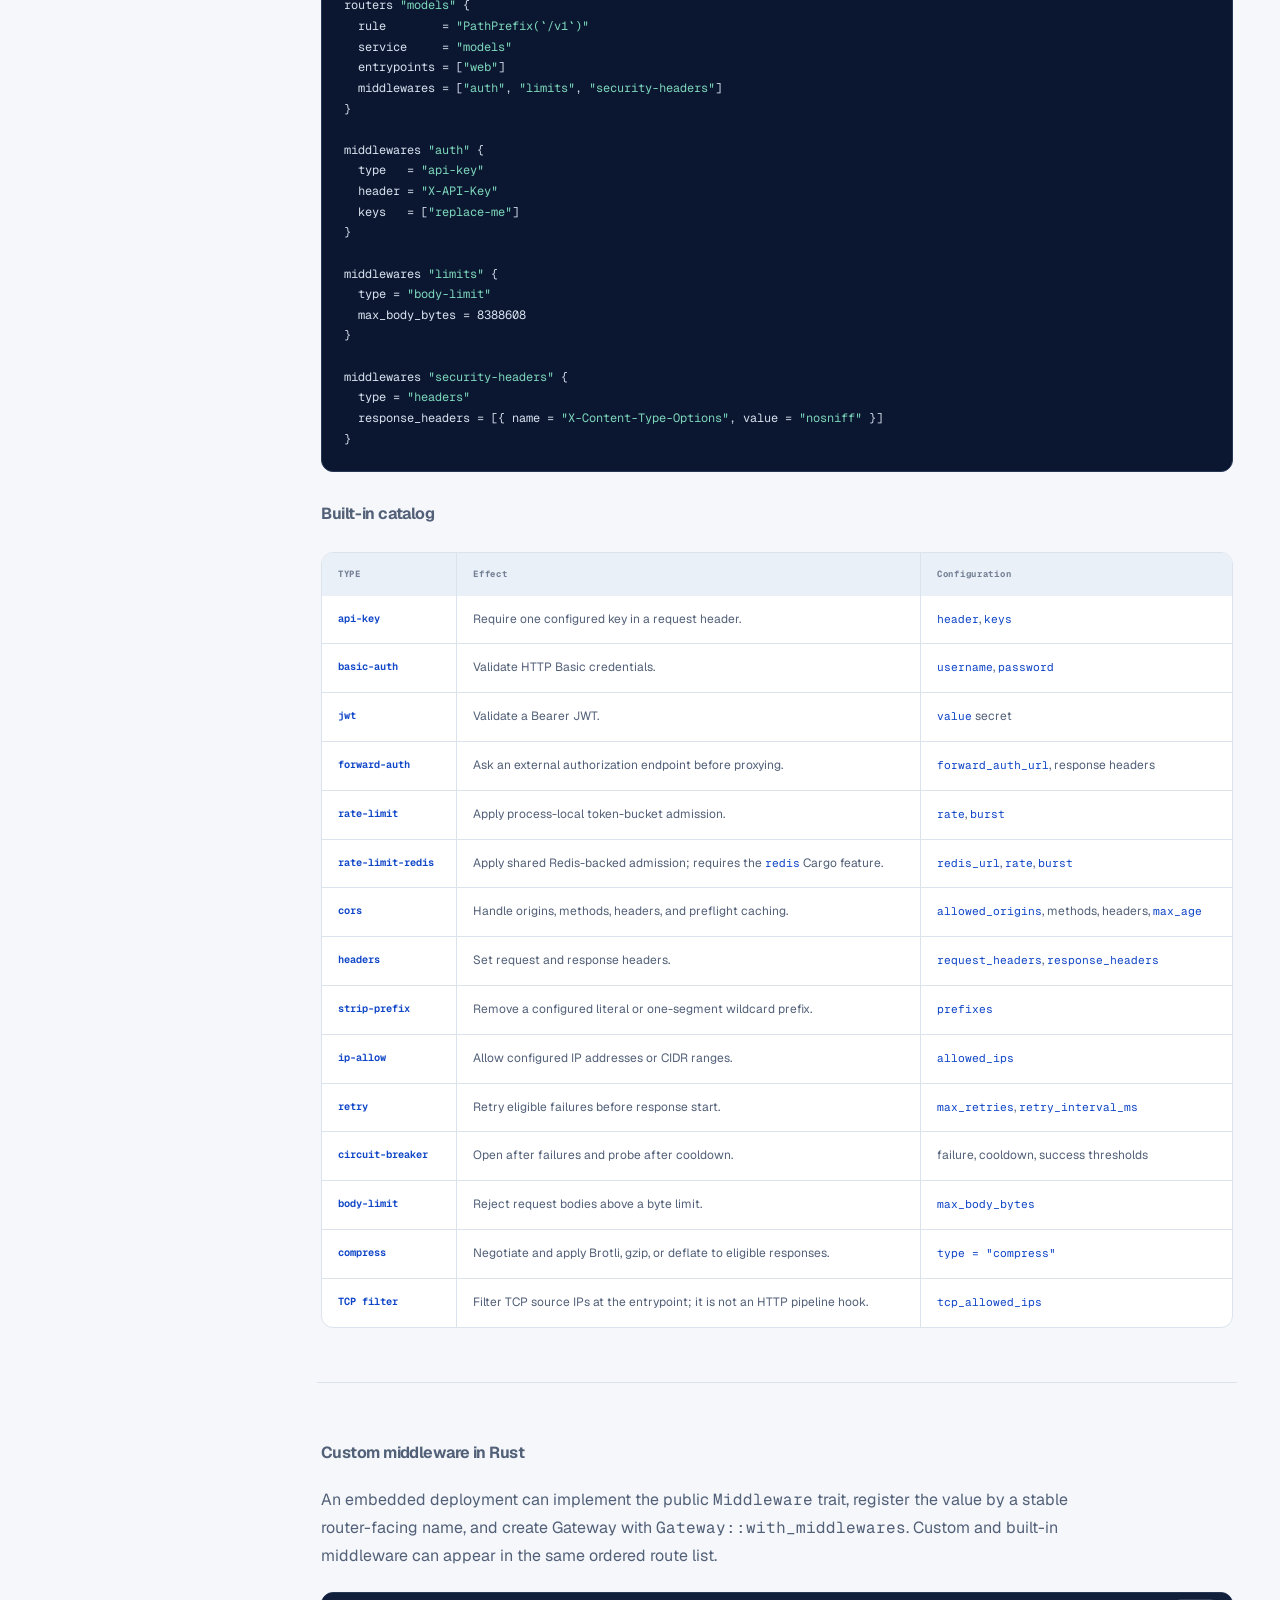
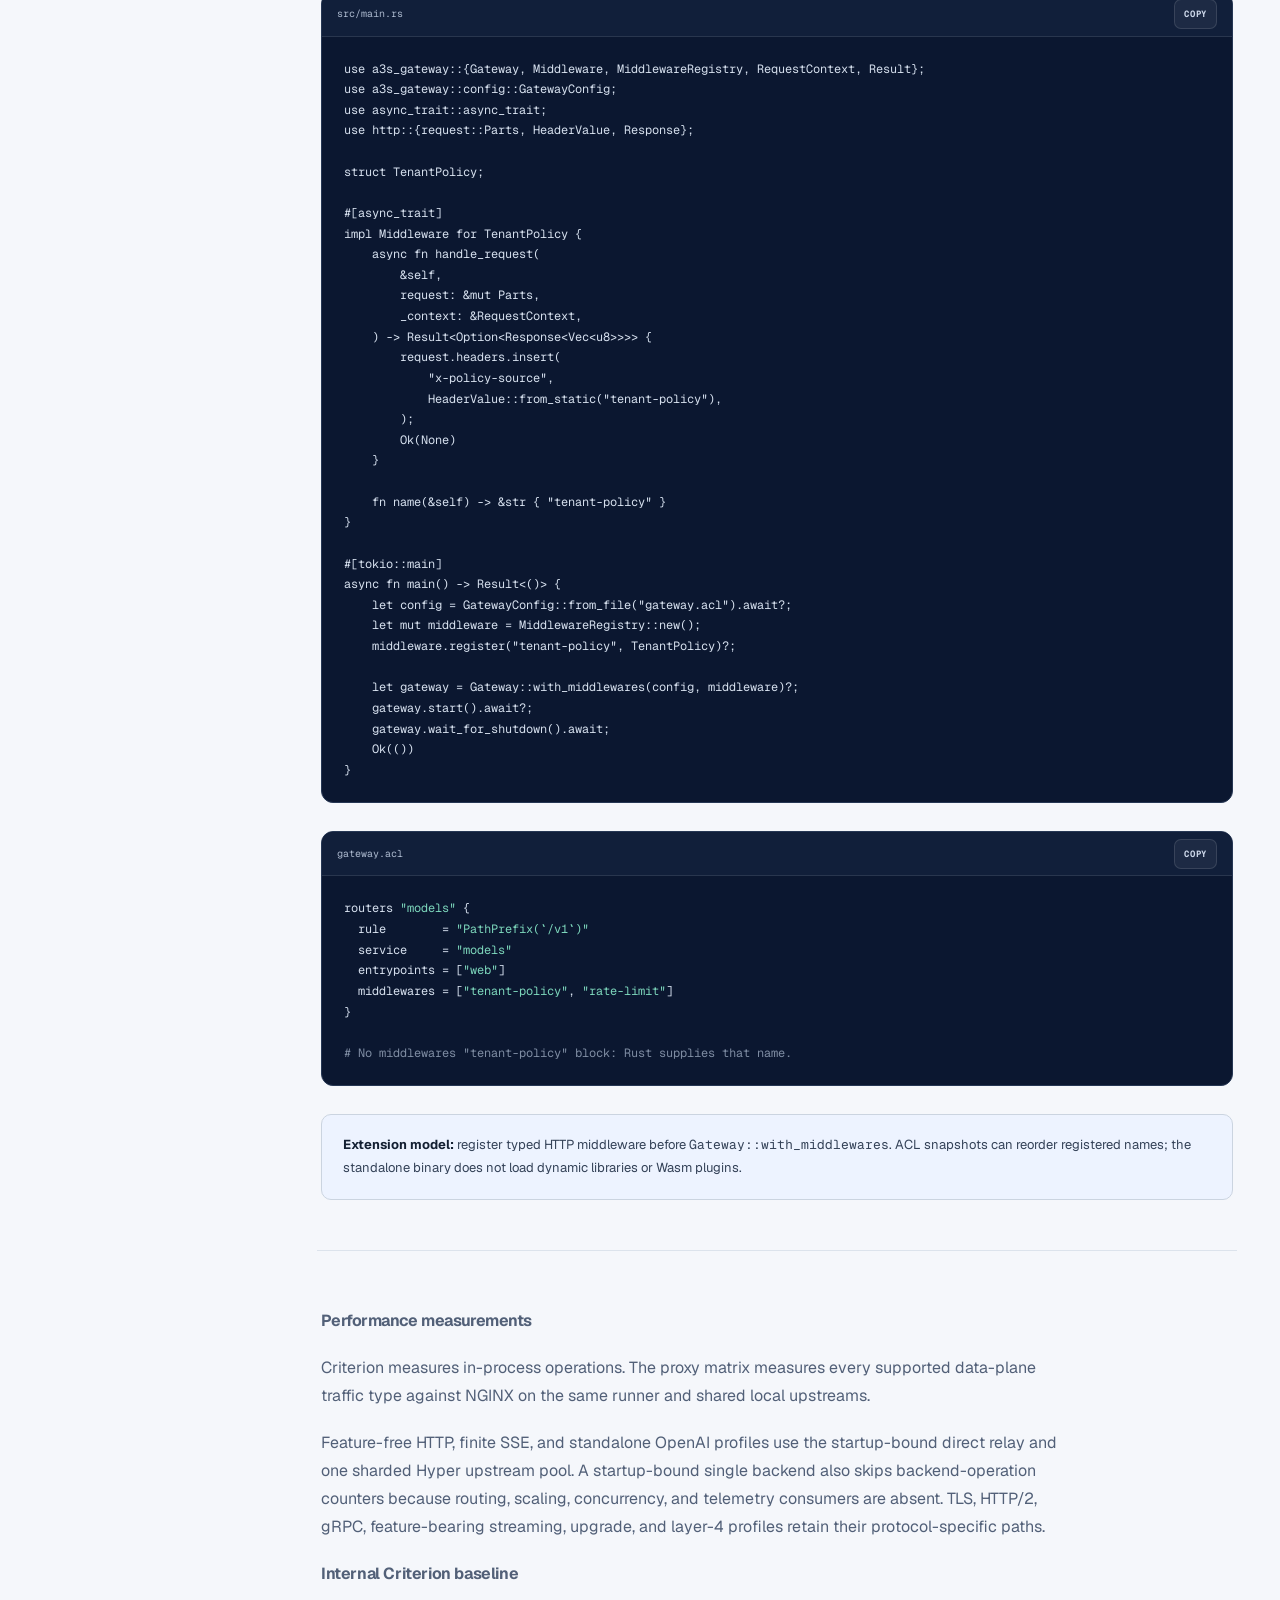
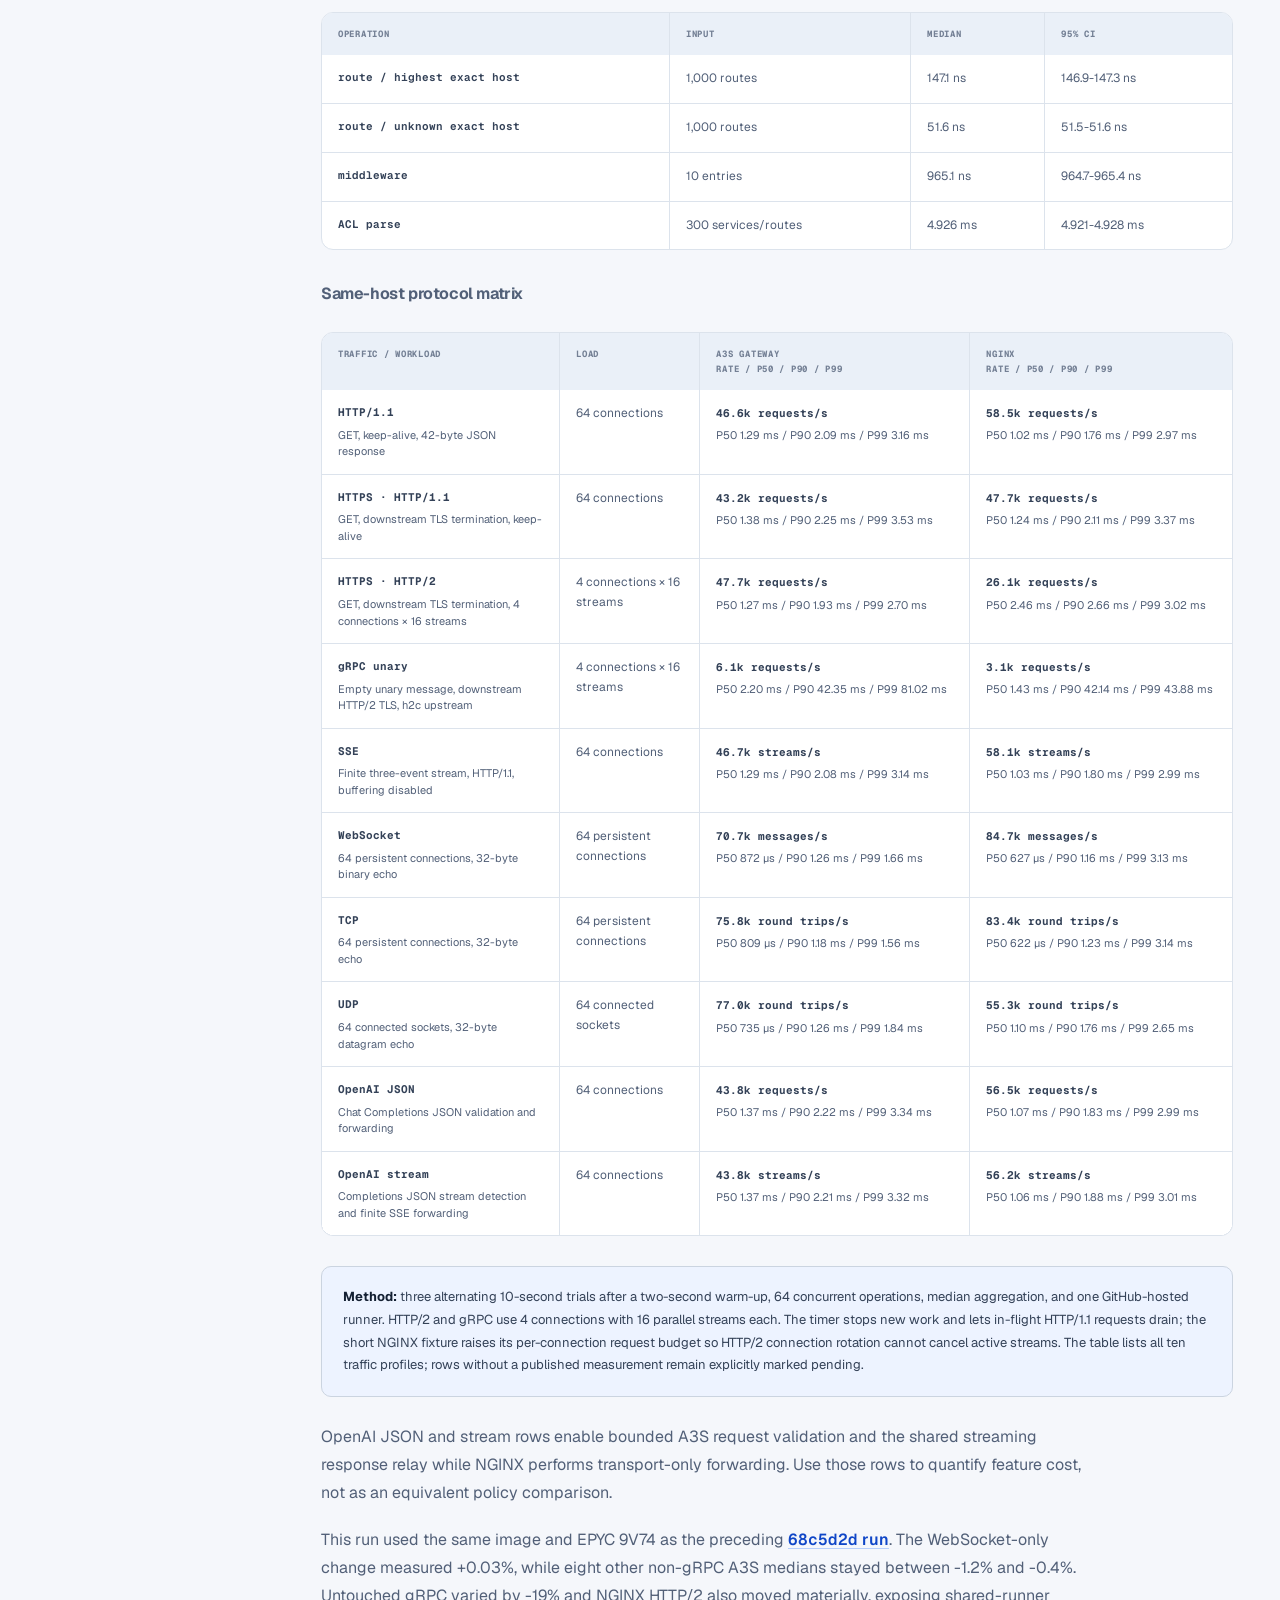
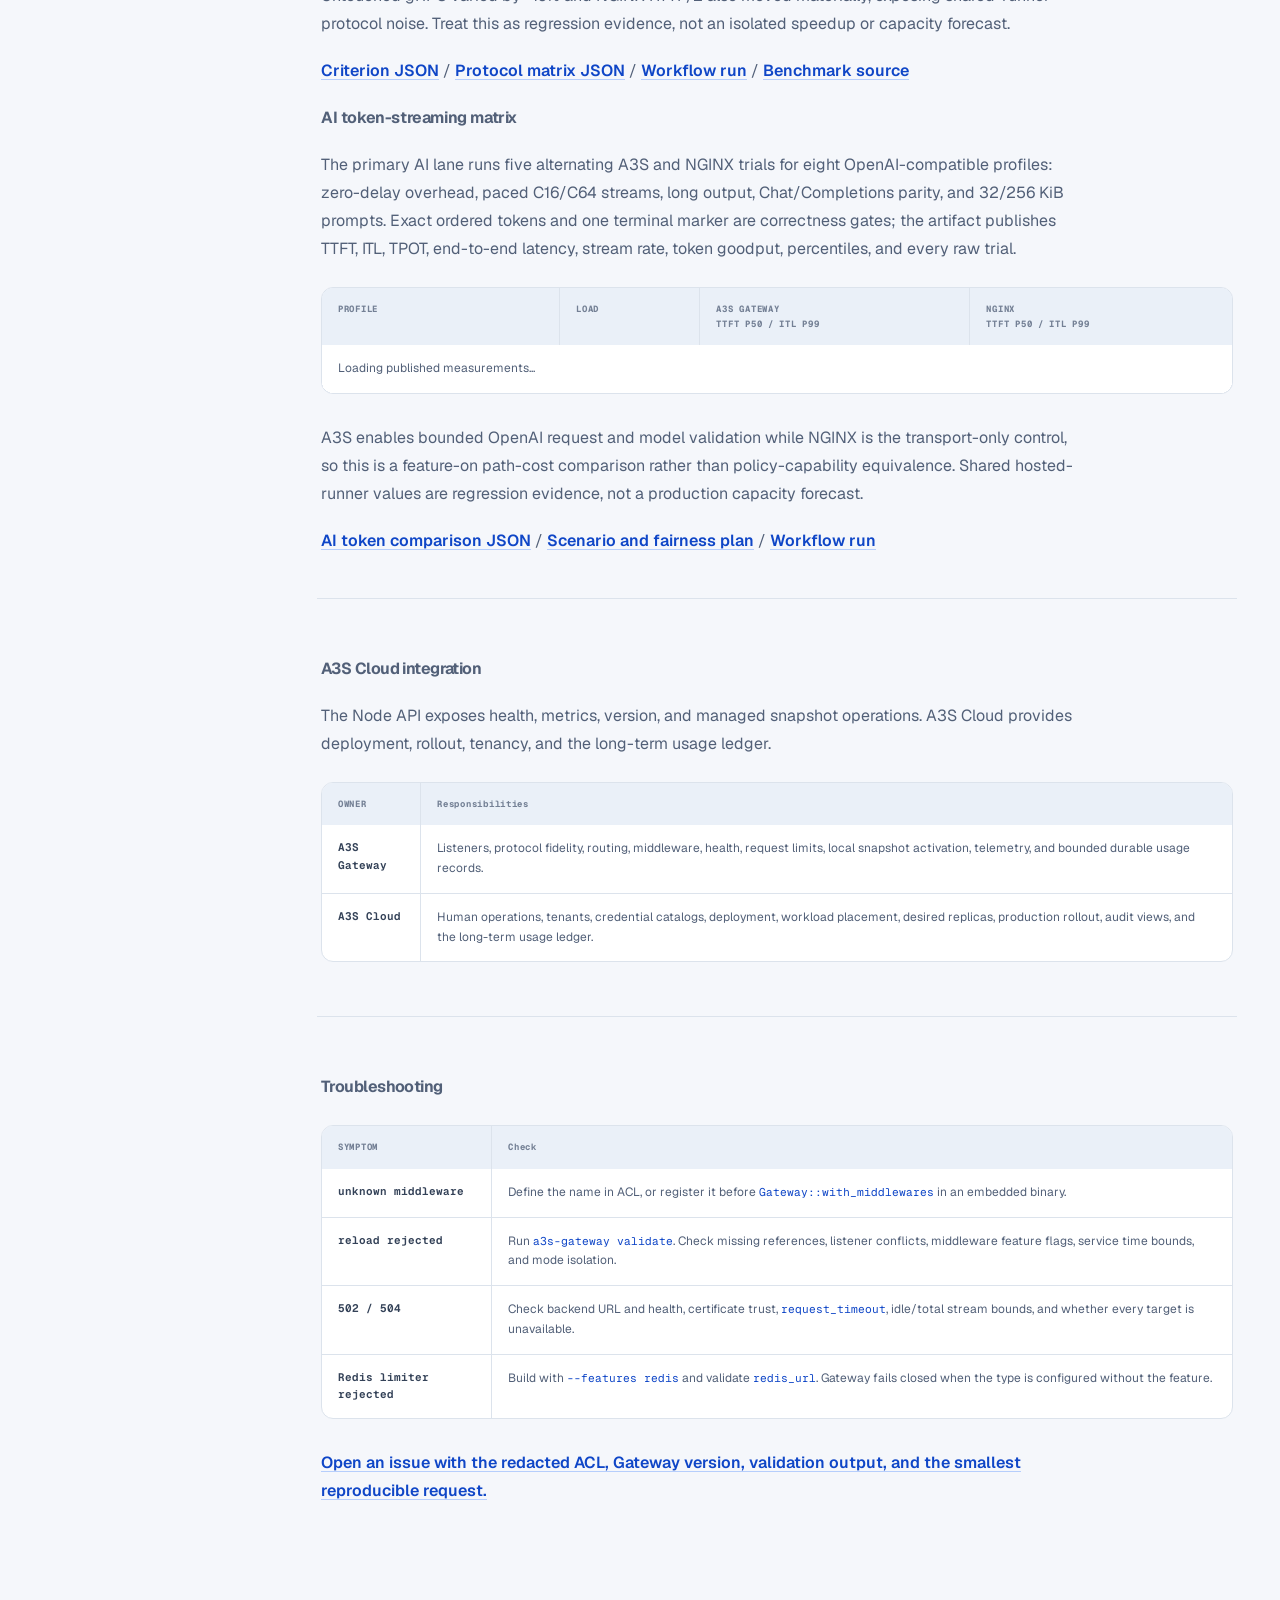
==== commit a65096f7: "docs: align Gateway site with A3S UI" ====
--- a/website/docs/index.html
+++ b/website/docs/index.html
@@ -5,15 +5,15 @@
     <meta name="viewport" content="width=device-width, initial-scale=1">
     <title>Documentation | A3S Gateway</title>
     <meta name="description" content="Install, configure, extend, benchmark, and operate A3S Gateway, the AI Native Traffic Layer.">
-    <meta name="theme-color" content="#f7faff">
+    <meta name="theme-color" content="#f5f7fb">
     <link rel="canonical" href="https://a3s-lab.github.io/Gateway/docs/">
     <link rel="icon" href="../assets/mark.svg" type="image/svg+xml">
     <script>document.documentElement.classList.add("js");</script>
     <link rel="preload" href="../assets/fonts/geist-latin-wght-normal.woff2" as="font" type="font/woff2" crossorigin>
-    <link rel="stylesheet" href="../styles/base.css?v=20260813a">
-    <link rel="stylesheet" href="../styles/sections.css?v=20260813a">
-    <link rel="stylesheet" href="../styles/responsive.css?v=20260813a">
-    <link rel="stylesheet" href="docs.css?v=20260806b">
+    <link rel="stylesheet" href="../styles/base.css?v=20260819a">
+    <link rel="stylesheet" href="../styles/sections.css?v=20260819a">
+    <link rel="stylesheet" href="../styles/responsive.css?v=20260819a">
+    <link rel="stylesheet" href="docs.css?v=20260819a">
     <script src="../traffic-profiles.js?v=20260806" defer></script>
     <script src="../app.js?v=20260813a" defer></script>
     <script src="docs.js?v=20260813a" defer></script>
--- a/website/styles/base.css
+++ b/website/styles/base.css
@@ -16,32 +16,32 @@
 
 :root {
   color-scheme: light;
-  --canvas: #ffffff;
-  --paper: #f6f8fc;
-  --paper-blue: #f2f7ff;
+  --canvas: #f5f7fb;
+  --paper: #f5f7fb;
+  --paper-blue: #eaf0f8;
   --panel: #ffffff;
-  --navy: #0e1b35;
-  --line: #dce4f0;
-  --line-strong: #bfd0e8;
-  --text: #101827;
-  --text-soft: #34445c;
-  --muted: #56657b;
-  --faint: #7d899b;
-  --blue: #1264ff;
-  --blue-deep: #084ed0;
-  --blue-soft: #eaf2ff;
-  --green: #0c8a65;
+  --navy: #0d1118;
+  --line: #dce3ec;
+  --line-strong: #cbd4e0;
+  --text: #142033;
+  --text-soft: #344258;
+  --muted: #526078;
+  --faint: #748095;
+  --blue: #1456f0;
+  --blue-deep: #0f46c7;
+  --blue-soft: #edf3ff;
+  --green: #16845b;
   --green-soft: #eaf8f3;
-  --red: #b73d50;
+  --red: #c93d45;
   --sans: "Geist Variable", "PingFang SC", "Microsoft YaHei", ui-sans-serif, -apple-system, BlinkMacSystemFont, "Segoe UI", sans-serif;
   --mono: "Geist Mono Variable", "SFMono-Regular", "Cascadia Code", Consolas, monospace;
-  --max: 1440px;
+  --max: 1380px;
   --header: 72px;
-  --radius-card: 18px;
-  --radius-control: 9px;
-  --shadow-sm: 0 10px 28px rgba(36, 76, 137, 0.1);
-  --shadow: 0 24px 64px rgba(36, 76, 137, 0.14);
-  --shadow-raised: 0 34px 84px rgba(36, 76, 137, 0.18);
+  --radius-card: 12px;
+  --radius-control: 8px;
+  --shadow-sm: 0 12px 24px -18px rgba(15, 35, 70, 0.24);
+  --shadow: 0 16px 30px -20px rgba(15, 35, 70, 0.28);
+  --shadow-raised: 0 20px 32px -18px rgba(15, 35, 70, 0.28);
 }
 
 * {
@@ -70,12 +70,12 @@
 }
 
 ::selection {
-  background: rgba(18, 100, 255, 0.18);
+  background: rgba(20, 86, 240, 0.2);
   color: var(--text);
 }
 
 * {
-  scrollbar-color: #b5c7df #f3f6fa;
+  scrollbar-color: #aab7c8 #eef2f7;
   scrollbar-width: thin;
 }
 
@@ -85,13 +85,13 @@
 }
 
 *::-webkit-scrollbar-track {
-  background: #f3f6fa;
+  background: #eef2f7;
 }
 
 *::-webkit-scrollbar-thumb {
-  border: 2px solid #f3f6fa;
+  border: 2px solid #eef2f7;
   border-radius: 999px;
-  background: #b5c7df;
+  background: #aab7c8;
 }
 
 a {
@@ -112,7 +112,7 @@
 button:focus-visible,
 a:focus-visible,
 [tabindex]:focus-visible {
-  outline: 3px solid rgba(18, 100, 255, 0.3);
+  outline: 3px solid rgba(20, 86, 240, 0.34);
   outline-offset: 3px;
 }
 
@@ -153,10 +153,9 @@
   z-index: 30;
   top: 0;
   height: var(--header);
-  border-bottom: 1px solid rgba(203, 215, 233, 0.82);
-  background: rgba(255, 255, 255, 0.88);
-  box-shadow: 0 10px 34px rgba(31, 65, 116, 0.07);
-  backdrop-filter: blur(20px) saturate(150%);
+  border-bottom: 1px solid var(--line);
+  background: rgba(255, 255, 255, 0.94);
+  backdrop-filter: blur(18px);
 }
 
 .nav-shell {
@@ -216,7 +215,7 @@
   line-height: 1.4;
   list-style: none;
   white-space: nowrap;
-  transition: color 180ms ease;
+  transition: color 140ms ease;
 }
 
 .nav-dropdown > summary::-webkit-details-marker {
@@ -264,9 +263,9 @@
   min-width: 184px;
   padding: 7px;
   border: 1px solid var(--line);
-  border-radius: 12px;
+  border-radius: 10px;
   background: rgba(255, 255, 255, 0.98);
-  box-shadow: 0 18px 48px rgba(31, 65, 116, 0.16);
+  box-shadow: 0 12px 34px rgba(22, 34, 58, 0.16);
   transform: translateX(-50%);
 }
 
@@ -371,31 +370,19 @@
   position: relative;
   isolation: isolate;
   display: grid;
-  min-height: calc(100dvh - var(--header));
-  padding: clamp(58px, 6vw, 88px) clamp(28px, 5vw, 72px) 64px;
+  min-height: 640px;
+  padding: clamp(64px, 7vw, 92px) clamp(28px, 5vw, 68px);
   align-items: center;
   grid-template-columns: minmax(410px, 0.9fr) minmax(560px, 1.1fr);
   gap: clamp(44px, 5vw, 74px);
   overflow: hidden;
   border-right: 1px solid var(--line);
   border-left: 1px solid var(--line);
-  background: #f8fbff;
+  background: var(--canvas);
 }
 
 .hero::before {
-  position: absolute;
-  z-index: -1;
-  top: -250px;
-  right: -180px;
-  width: 700px;
-  height: 700px;
-  border: 1px solid rgba(18, 100, 255, 0.11);
-  border-radius: 50%;
-  box-shadow:
-    inset 0 0 0 92px rgba(255, 255, 255, 0.35),
-    0 30px 90px rgba(18, 100, 255, 0.08);
-  content: "";
-  pointer-events: none;
+  display: none;
 }
 
 .hero-copy {
@@ -405,17 +392,17 @@
 
 .hero-badge {
   display: inline-flex;
-  min-height: 38px;
-  margin: 0 0 34px;
-  padding: 0 14px;
+  min-height: 30px;
+  margin: 0 0 28px;
+  padding: 0 10px;
   align-items: center;
   gap: 10px;
-  border: 1px solid #c9dafb;
-  border-radius: 999px;
+  border: 1px solid var(--line-strong);
+  border-radius: 6px;
   color: var(--blue);
-  background: rgba(255, 255, 255, 0.88);
+  background: var(--panel);
   font-family: var(--mono);
-  font-size: 10px;
+  font-size: 9px;
   font-weight: 730;
   letter-spacing: 0.08em;
   white-space: nowrap;
@@ -423,7 +410,7 @@
 
 .hero-badge > span + span {
   padding-left: 10px;
-  border-left: 1px solid #c9dafb;
+  border-left: 1px solid var(--line);
 }
 
 .hero h1 {
@@ -454,8 +441,8 @@
 
 .button {
   display: inline-flex;
-  min-height: 48px;
-  padding: 0 20px;
+  min-height: 44px;
+  padding: 0 18px;
   align-items: center;
   justify-content: center;
   gap: 9px;
@@ -465,11 +452,9 @@
   font-weight: 720;
   white-space: nowrap;
   transition:
-    border-color 180ms ease,
-    background 180ms ease,
-    color 180ms ease,
-    box-shadow 180ms ease,
-    transform 180ms ease;
+    border-color 140ms ease,
+    background 140ms ease,
+    color 140ms ease;
 }
 
 .ui-icon,
@@ -500,14 +485,9 @@
   transform: translateX(3px);
 }
 
-.button:hover {
-  transform: translateY(-2px);
-}
-
 .button-primary {
   color: #ffffff;
   background: var(--blue);
-  box-shadow: 0 16px 34px rgba(18, 100, 255, 0.24);
 }
 
 .button-primary:hover {
@@ -521,8 +501,9 @@
 }
 
 .button-secondary:hover {
-  border-color: #8caada;
+  border-color: var(--line-strong);
   color: var(--blue);
+  background: var(--paper-blue);
 }
 
 .gateway-hero-visual {
@@ -530,17 +511,17 @@
   min-width: 0;
   margin: 0;
   padding: 10px;
-  border: 1px solid #c5d6ec;
-  border-radius: 20px;
-  background: #eaf1fb;
+  border: 1px solid var(--line-strong);
+  border-radius: 14px;
+  background: var(--paper-blue);
   box-shadow: var(--shadow-raised);
 }
 
 .gateway-hero-visual picture {
   display: block;
   overflow: hidden;
-  border: 1px solid #d1ddec;
-  border-radius: 13px;
+  border: 1px solid var(--line);
+  border-radius: 9px;
   background: #ffffff;
 }
 
@@ -588,8 +569,7 @@
   min-height: 126px;
   grid-template-columns: minmax(170px, 0.55fr) minmax(760px, 3.45fr);
   border: 1px solid var(--line);
-  background: #ffffff;
-  box-shadow: var(--shadow-sm);
+  background: var(--panel);
 }
 
 .assurance-bar > strong {
@@ -638,7 +618,7 @@
   padding: 8px;
   border-radius: 9px;
   color: var(--blue);
-  background: var(--blue-soft);
+  background: var(--paper-blue);
 }
 
 .assurance-bar li strong {
@@ -654,15 +634,13 @@
 }
 
 .js .reveal {
-  opacity: 0;
-  transform: translateY(18px);
-  transition:
-    opacity 620ms ease,
-    transform 620ms cubic-bezier(0.16, 1, 0.3, 1);
+  opacity: 1;
+  transform: none;
+  transition: none;
 }
 
 .js .reveal[data-delay="1"] {
-  transition-delay: 100ms;
+  transition-delay: 0ms;
 }
 
 .js .reveal.is-visible {
--- a/website/styles/sections.css
+++ b/website/styles/sections.css
@@ -1,6 +1,6 @@
 .content-section,
 .architecture-section {
-  padding: clamp(88px, 9vw, 128px) clamp(28px, 5.5vw, 80px);
+  padding: clamp(80px, 8vw, 112px) clamp(28px, 5.5vw, 72px);
   border-right: 1px solid var(--line);
   border-bottom: 1px solid var(--line);
   border-left: 1px solid var(--line);
@@ -8,15 +8,15 @@
 }
 
 .section-heading {
-  max-width: 900px;
-  margin: 0 0 58px;
+  max-width: 820px;
+  margin: 0 0 48px;
 }
 
 .section-heading h2 {
   margin: 0;
   color: var(--text);
-  font-size: clamp(40px, 4.5vw, 62px);
-  font-weight: 710;
+  font-size: clamp(38px, 4.2vw, 56px);
+  font-weight: 700;
   letter-spacing: -0.04em;
   line-height: 1.04;
   text-wrap: balance;
@@ -41,22 +41,21 @@
 
 .capability-story {
   display: grid;
-  width: calc(100% - 64px);
-  min-height: 210px;
-  padding: 30px;
+  width: 100%;
+  min-height: 196px;
+  padding: 28px;
   align-items: start;
   grid-template-columns: minmax(170px, 0.6fr) minmax(300px, 1.35fr) minmax(250px, 1fr);
   gap: clamp(26px, 4vw, 60px);
   border: 1px solid var(--line);
   border-radius: var(--radius-card);
-  background: #ffffff;
-  box-shadow: 0 14px 38px rgba(36, 76, 137, 0.07);
+  background: var(--panel);
 }
 
 .capability-story:nth-child(even) {
-  margin-left: auto;
-  border-color: #cbdaf0;
-  background: var(--paper-blue);
+  margin-left: 0;
+  border-color: var(--line-strong);
+  background: var(--paper);
 }
 
 .story-scene span,
@@ -104,7 +103,7 @@
 
 .story-effect {
   padding: 4px 0 4px 28px;
-  border-left: 1px solid #c9d7e9;
+  border-left: 1px solid var(--line-strong);
 }
 
 .story-effect p {
@@ -118,10 +117,9 @@
 .comparison-fit {
   display: grid;
   overflow: hidden;
-  border: 1px solid #cbd9eb;
+  border: 1px solid var(--line-strong);
   border-radius: var(--radius-card);
-  background: #ffffff;
-  box-shadow: var(--shadow-sm);
+  background: var(--panel);
   grid-template-columns: repeat(2, minmax(0, 1fr));
 }
 
@@ -131,8 +129,8 @@
 }
 
 .comparison-fit > div + div {
-  border-left: 1px solid #cbd9eb;
-  background: var(--blue-soft);
+  border-left: 1px solid var(--line-strong);
+  background: var(--paper-blue);
 }
 
 .comparison-fit small {
@@ -170,7 +168,7 @@
   overflow: hidden;
   border: 1px solid var(--line);
   border-radius: var(--radius-card);
-  background: #ffffff;
+  background: var(--panel);
 }
 
 .design-shift {
@@ -212,7 +210,7 @@
 .design-side-a3s {
   min-height: 124px;
   padding: 0 0 0 28px;
-  border-left: 1px solid #b9cff0;
+  border-left: 1px solid var(--line-strong);
 }
 
 .design-side-a3s small {
@@ -227,9 +225,9 @@
   display: grid;
   margin-top: 24px;
   padding: 24px 28px;
-  border: 1px solid #cbd9eb;
-  border-radius: 14px;
-  background: #eef4fc;
+  border: 1px solid var(--line-strong);
+  border-radius: 10px;
+  background: var(--paper-blue);
   grid-template-columns: minmax(0, 1fr) auto;
   align-items: center;
   gap: 28px;
@@ -278,8 +276,7 @@
   overflow: hidden;
   border: 1px solid var(--line);
   border-radius: var(--radius-card);
-  background: #ffffff;
-  box-shadow: 0 14px 38px rgba(36, 76, 137, 0.06);
+  background: var(--panel);
 }
 
 .capability-panel > div:first-child {
@@ -323,42 +320,41 @@
 
 .capability-panel.is-backend {
   grid-column: 1 / 6;
-  background: #f9fbfe;
+  background: var(--panel);
 }
 
 .capability-panel.is-state {
   grid-column: 6 / -1;
-  border-color: #c9d9ef;
-  background: linear-gradient(145deg, #ffffff, #eef5ff);
+  border-color: var(--line-strong);
+  background: var(--paper-blue);
 }
 
 .capability-panel.is-policy {
   min-height: 380px;
   grid-column: 1 / 9;
-  background: #f6f9ff;
+  background: var(--paper);
 }
 
 .capability-panel.is-operations {
   grid-column: 9 / -1;
-  border-color: #172a4b;
-  background: var(--navy);
-  box-shadow: 0 24px 60px rgba(14, 27, 53, 0.18);
+  border-color: var(--line-strong);
+  background: var(--panel);
 }
 
 .capability-panel.is-operations h3 {
-  color: #ffffff;
+  color: var(--text);
 }
 
 .capability-panel.is-operations > p {
-  color: #afbdd2;
+  color: var(--muted);
 }
 
 .capability-panel.is-operations > div:first-child small {
-  color: #80aaff;
+  color: var(--blue);
 }
 
 .capability-panel.is-operations .availability {
-  color: #9edbc8;
+  color: var(--green);
 }
 
 .protocol-rail {
@@ -373,7 +369,7 @@
   min-height: 34px;
   padding: 0 11px;
   align-items: center;
-  border: 1px solid #c7d8f3;
+  border: 1px solid var(--line-strong);
   border-radius: 8px;
   color: var(--blue-deep);
   background: rgba(255, 255, 255, 0.86);
@@ -392,9 +388,9 @@
 .policy-groups div {
   min-height: 88px;
   padding: 15px;
-  border: 1px solid #d3e0f2;
-  border-radius: 12px;
-  background: rgba(255, 255, 255, 0.86);
+  border: 1px solid var(--line);
+  border-radius: 8px;
+  background: var(--panel);
 }
 
 .policy-groups dt {
@@ -418,7 +414,7 @@
   align-items: center;
   justify-content: space-between;
   gap: 32px;
-  border: 1px solid #c9daf4;
+  border: 1px solid var(--line-strong);
   border-radius: var(--radius-card);
   background: var(--blue-soft);
 }
@@ -518,9 +514,9 @@
 .performance-ledger {
   margin-top: 54px;
   overflow: hidden;
-  border: 1px solid #c8d7ea;
-  border-radius: 16px;
-  background: #ffffff;
+  border: 1px solid var(--line-strong);
+  border-radius: var(--radius-card);
+  background: var(--panel);
 }
 
 .performance-ledger > header,
@@ -606,7 +602,7 @@
   min-width: 0;
   margin: 0;
   border-left: 1px solid var(--line);
-  background: #f8fafc;
+  background: var(--paper);
   grid-template-columns: repeat(2, minmax(0, 1fr));
 }
 
@@ -774,10 +770,9 @@
 .config-demo {
   display: grid;
   overflow: hidden;
-  border: 1px solid #c4d5eb;
-  border-radius: 20px;
-  background: #ffffff;
-  box-shadow: var(--shadow);
+  border: 1px solid var(--line-strong);
+  border-radius: var(--radius-card);
+  background: var(--panel);
   grid-template-columns: minmax(0, 1.14fr) minmax(360px, 0.86fr);
 }
 
@@ -856,7 +851,7 @@
   min-width: 0;
   padding: 26px;
   flex-direction: column;
-  background: #ffffff;
+  background: var(--panel);
 }
 
 .config-steps {
@@ -886,8 +881,7 @@
 
 .config-steps button[aria-selected="true"] {
   color: var(--blue);
-  background: #ffffff;
-  box-shadow: 0 4px 14px rgba(36, 76, 137, 0.11);
+  background: var(--panel);
 }
 
 .config-steps button.is-cycling::after {
@@ -947,7 +941,7 @@
   border: 1px solid var(--line-strong);
   border-radius: 8px;
   color: var(--blue-deep);
-  background: #ffffff;
+  background: var(--panel);
   font-size: 12px;
   font-weight: 700;
 }
@@ -959,10 +953,9 @@
 .system-map {
   padding: 20px;
   overflow: hidden;
-  border: 1px solid #c4d7f1;
-  border-radius: 20px;
-  background: #f8fbff;
-  box-shadow: var(--shadow);
+  border: 1px solid var(--line-strong);
+  border-radius: var(--radius-card);
+  background: var(--canvas);
 }
 
 .map-source {
@@ -977,9 +970,9 @@
   display: flex;
   min-height: 136px;
   padding: 24px;
-  border: 1px solid #d1dfee;
-  border-radius: 14px;
-  background: #ffffff;
+  border: 1px solid var(--line);
+  border-radius: 10px;
+  background: var(--panel);
   flex-direction: column;
   justify-content: center;
 }
@@ -989,7 +982,7 @@
   width: 44px;
   height: 44px;
   place-items: center;
-  border: 1px solid #c7d8f3;
+  border: 1px solid var(--line-strong);
   border-radius: 50%;
   color: var(--blue);
   background: #ffffff;
@@ -1022,8 +1015,8 @@
 
 .map-runtime > div {
   position: relative;
-  border-color: #bcd2f3;
-  background: var(--blue-soft);
+  border-color: var(--line-strong);
+  background: var(--paper-blue);
 }
 
 .map-runtime > div + div::before {
@@ -1064,17 +1057,17 @@
   min-height: 420px;
   padding: clamp(64px, 7vw, 92px) clamp(28px, 5.5vw, 80px);
   align-items: center;
-  border-right: 1px solid #1d3155;
-  border-bottom: 1px solid #1d3155;
-  border-left: 1px solid #1d3155;
-  background: var(--navy);
+  border-right: 1px solid var(--line);
+  border-bottom: 1px solid var(--line);
+  border-left: 1px solid var(--line);
+  background: var(--canvas);
   grid-template-columns: minmax(360px, 0.8fr) minmax(560px, 1.2fr);
   gap: clamp(46px, 6vw, 82px);
 }
 
 .deploy-copy h2 {
   margin: 0;
-  color: #ffffff;
+  color: var(--text);
   font-size: clamp(40px, 4.4vw, 60px);
   font-weight: 690;
   letter-spacing: -0.04em;
@@ -1085,7 +1078,7 @@
 .deploy-copy > p {
   max-width: 600px;
   margin: 22px 0 0;
-  color: #afbdd2;
+  color: var(--muted);
   font-size: 14px;
   line-height: 1.7;
 }
@@ -1098,25 +1091,24 @@
 }
 
 .deploy-links a {
-  color: #d9e7ff;
+  color: var(--blue-deep);
   font-size: 12px;
   font-weight: 700;
   text-decoration: underline;
-  text-decoration-color: #49658e;
+  text-decoration-color: rgba(20, 86, 240, 0.3);
   text-underline-offset: 5px;
 }
 
 .deploy-links a:hover {
-  color: #ffffff;
+  color: var(--blue);
 }
 
 .install-console {
   min-width: 0;
   overflow: hidden;
-  border: 1px solid #c5d4e8;
-  border-radius: 16px;
-  background: #ffffff;
-  box-shadow: 0 30px 74px rgba(4, 12, 27, 0.26);
+  border: 1px solid var(--line-strong);
+  border-radius: var(--radius-card);
+  background: var(--panel);
 }
 
 .install-tabs {
@@ -1124,7 +1116,7 @@
   min-height: 52px;
   padding: 6px;
   border-bottom: 1px solid var(--line);
-  background: #f4f7fb;
+  background: var(--paper);
 }
 
 .install-tabs button {
@@ -1142,8 +1134,7 @@
 
 .install-tabs button[aria-selected="true"] {
   color: var(--blue);
-  background: #ffffff;
-  box-shadow: 0 4px 14px rgba(36, 76, 137, 0.11);
+  background: var(--panel);
 }
 
 .install-command {
@@ -1185,7 +1176,7 @@
   padding: 14px 22px;
   border-top: 1px solid var(--line);
   color: var(--faint);
-  background: #f8fafc;
+  background: var(--paper);
   font-family: var(--mono);
   font-size: 9px;
   text-align: center;
--- a/website/styles/responsive.css
+++ b/website/styles/responsive.css
@@ -198,7 +198,7 @@
     display: flex;
     padding: 10px;
     border: 1px solid var(--line-strong);
-    border-radius: 12px;
+    border-radius: 10px;
     background: rgba(255, 255, 255, 0.98);
     box-shadow: var(--shadow);
     flex-direction: column;
@@ -282,7 +282,7 @@
 
   .story-effect {
     padding: 22px 0 0;
-    border-top: 1px solid #c9d7e9;
+    border-top: 1px solid var(--line-strong);
     border-left: 0;
     grid-column: 1 / -1;
   }
@@ -293,7 +293,7 @@
 
   .design-side-a3s {
     padding: 22px 0 0;
-    border-top: 1px solid #b9cff0;
+    border-top: 1px solid var(--line-strong);
     border-left: 0;
     grid-column: 2;
   }
@@ -381,11 +381,11 @@
 
   .gateway-hero-visual {
     padding: 7px;
-    border-radius: 15px;
+    border-radius: 12px;
   }
 
   .gateway-hero-visual picture {
-    border-radius: 10px;
+    border-radius: 8px;
   }
 
   .gateway-hero-visual figcaption {
@@ -469,7 +469,7 @@
   }
 
   .comparison-fit > div + div {
-    border-top: 1px solid #cbd9eb;
+    border-top: 1px solid var(--line-strong);
     border-left: 0;
   }
 
@@ -537,7 +537,7 @@
 
   .performance-ledger {
     margin-top: 42px;
-    border-radius: 14px;
+    border-radius: 12px;
   }
 
   .performance-ledger > article {
@@ -578,7 +578,7 @@
   }
 
   .config-demo {
-    border-radius: 14px;
+    border-radius: 12px;
   }
 
   .config-editor pre {
@@ -618,7 +618,7 @@
 
   .system-map {
     padding: 14px;
-    border-radius: 15px;
+    border-radius: 12px;
   }
 
   .system-map > footer {
@@ -638,7 +638,7 @@
   }
 
   .install-console {
-    border-radius: 13px;
+    border-radius: 12px;
   }
 
   .install-tabs button {
--- a/website/docs/docs.css
+++ b/website/docs/docs.css
@@ -5,8 +5,8 @@
 
 .docs-header .nav-shell {
   width: 100%;
-  padding-right: max(24px, calc((100vw - 1360px) / 2 + 24px));
-  padding-left: max(24px, calc((100vw - 1360px) / 2 + 24px));
+  padding-right: max(24px, calc((100vw - 1440px) / 2 + 24px));
+  padding-left: max(24px, calc((100vw - 1440px) / 2 + 24px));
 }
 
 .docs-version-mobile {
@@ -34,16 +34,17 @@
 }
 
 .docs-main {
-  width: min(100% - 48px, 1360px);
+  width: min(100% - 48px, 1600px);
   margin: 0 auto;
-  padding: 42px 0 104px;
+  padding: 40px 0 104px;
 }
 
 .docs-layout {
   display: grid;
   align-items: start;
-  gap: clamp(28px, 3vw, 48px);
-  grid-template-columns: 220px minmax(0, 860px) minmax(150px, 1fr);
+  gap: clamp(28px, 3vw, 44px);
+  grid-template-columns: 280px minmax(0, 920px) minmax(180px, 240px);
+  justify-content: center;
 }
 
 .docs-sidebar,
@@ -54,11 +55,9 @@
 
 .docs-sidebar {
   max-height: calc(100vh - var(--header) - 48px);
-  padding: 18px 12px;
-  border: 1px solid var(--line);
-  border-radius: 14px;
-  background: rgba(255, 255, 255, 0.84);
-  box-shadow: 0 12px 36px rgba(36, 76, 137, 0.07);
+  padding: 10px 24px 10px 0;
+  border-right: 1px solid var(--line-strong);
+  background: transparent;
   overflow: auto;
   scrollbar-width: thin;
 }
@@ -68,7 +67,7 @@
   margin: 0 10px 12px;
   color: var(--faint);
   font-family: var(--mono);
-  font-size: 9px;
+  font-size: 10px;
   font-weight: 720;
   letter-spacing: 0.12em;
 }
@@ -81,8 +80,9 @@
 
 .docs-sidebar a,
 .docs-on-page a {
+  min-height: 34px;
   padding: 8px 10px;
-  border-radius: 8px;
+  border-radius: 7px;
   color: var(--muted);
   font-size: 12px;
   font-weight: 570;
@@ -108,19 +108,20 @@
 }
 
 .docs-on-page {
-  padding-top: 14px;
+  padding: 10px 0 10px 20px;
+  border-left: 1px solid var(--line-strong);
 }
 
 .docs-on-page a {
   position: relative;
   padding: 6px 10px 6px 12px;
-  border-left: 1px solid var(--line);
-  border-radius: 0 8px 8px 0;
+  border-left: 0;
+  border-radius: 7px;
   font-size: 11px;
 }
 
 .docs-on-page a.is-active {
-  border-left-color: var(--blue);
+  box-shadow: inset 2px 0 var(--blue);
 }
 
 .docs-content {
@@ -130,27 +131,15 @@
 
 .docs-hero {
   position: relative;
-  padding: clamp(34px, 5vw, 58px);
-  border: 1px solid #d2e1f5;
+  padding: clamp(36px, 5vw, 52px);
+  border: 1px solid var(--line-strong);
   border-radius: var(--radius-card);
-  background:
-    radial-gradient(circle at 88% 8%, rgba(18, 100, 255, 0.16), transparent 34%),
-    linear-gradient(145deg, #ffffff 0%, #eef5ff 100%);
-  box-shadow: var(--shadow-sm);
+  background: var(--panel);
   overflow: hidden;
 }
 
 .docs-hero::after {
-  position: absolute;
-  right: -70px;
-  bottom: -120px;
-  width: 280px;
-  height: 280px;
-  border: 1px solid rgba(18, 100, 255, 0.12);
-  border-radius: 50%;
-  box-shadow: inset 0 0 0 42px rgba(255, 255, 255, 0.26);
-  content: "";
-  pointer-events: none;
+  display: none;
 }
 
 .docs-hero h1 {
@@ -158,10 +147,10 @@
   z-index: 1;
   max-width: 700px;
   margin: 0;
-  font-size: clamp(44px, 6vw, 64px);
-  font-weight: 720;
-  letter-spacing: -0.055em;
-  line-height: 1;
+  font-size: clamp(40px, 5vw, 56px);
+  font-weight: 700;
+  letter-spacing: -0.045em;
+  line-height: 1.06;
   overflow-wrap: normal;
   word-break: keep-all;
 }
@@ -196,7 +185,7 @@
   max-width: 700px;
   margin-top: 24px;
   padding-top: 20px;
-  border-top: 1px solid rgba(18, 100, 255, 0.18);
+  border-top: 1px solid var(--line);
   align-items: start;
   grid-template-columns: 28px 1fr;
   gap: 12px;
@@ -265,8 +254,8 @@
 
 .doc-version-contract {
   padding: 16px 18px;
-  border: 1px solid #cbdcf4;
-  border-radius: 12px;
+  border: 1px solid var(--line-strong);
+  border-radius: 10px;
   background: var(--paper-blue);
 }
 
@@ -274,8 +263,8 @@
   max-width: 760px;
   margin: 26px 0 8px;
   padding: 20px 22px;
-  border: 1px solid #cbdcf4;
-  border-radius: 12px;
+  border: 1px solid var(--line-strong);
+  border-radius: 10px;
   background: var(--paper-blue);
 }
 
@@ -293,7 +282,7 @@
 
 .doc-section {
   min-width: 0;
-  padding: 58px 4px 22px;
+  padding: 56px 4px 24px;
   border-bottom: 1px solid var(--line);
 }
 
@@ -305,10 +294,10 @@
   max-width: 760px;
   margin: 0 0 20px;
   color: var(--text);
-  font-size: clamp(30px, 4vw, 42px);
-  font-weight: 700;
-  letter-spacing: -0.045em;
-  line-height: 1.12;
+  font-size: clamp(30px, 3.4vw, 38px);
+  font-weight: 680;
+  letter-spacing: -0.035em;
+  line-height: 1.18;
 }
 
 .doc-section h3 {
@@ -331,8 +320,8 @@
   max-width: 760px;
   margin: 0 0 19px;
   color: var(--muted);
-  font-size: 14px;
-  line-height: 1.82;
+  font-size: 16px;
+  line-height: 1.75;
 }
 
 .doc-section a:not(.doc-button) {
@@ -347,7 +336,7 @@
   display: grid;
   margin: 26px 0;
   border: 1px solid var(--line);
-  border-radius: 14px;
+  border-radius: 12px;
   background: var(--line);
   gap: 1px;
   grid-template-columns: repeat(2, 1fr);
@@ -357,7 +346,7 @@
 .doc-card {
   min-height: 150px;
   padding: 24px;
-  background: #ffffff;
+  background: var(--panel);
 }
 
 .doc-card:last-child:nth-child(odd) {
@@ -389,9 +378,8 @@
   position: relative;
   margin: 22px 0 28px;
   border: 1px solid #263754;
-  border-radius: 14px;
+  border-radius: 12px;
   background: #0b1730;
-  box-shadow: 0 18px 44px rgba(14, 27, 53, 0.14);
   overflow: hidden;
 }
 
@@ -446,7 +434,7 @@
 .doc-callout {
   margin: 26px 0;
   padding: 19px 21px;
-  border: 1px solid #c9dcf8;
+  border: 1px solid var(--line-strong);
   border-radius: 10px;
   background: var(--blue-soft);
   color: var(--text-soft);
@@ -467,7 +455,7 @@
   display: grid;
   margin: 28px 0;
   border: 1px solid var(--line);
-  border-radius: 14px;
+  border-radius: 12px;
   background: var(--line);
   gap: 1px;
   grid-template-columns: repeat(5, 1fr);
@@ -478,7 +466,7 @@
   position: relative;
   min-height: 112px;
   padding: 20px 16px;
-  background: #ffffff;
+  background: var(--panel);
 }
 
 .doc-steps div:not(:last-child)::after {
@@ -510,9 +498,8 @@
 .doc-table-wrap {
   margin: 24px 0 30px;
   border: 1px solid var(--line);
-  border-radius: 14px;
-  background: #ffffff;
-  box-shadow: 0 12px 32px rgba(36, 76, 137, 0.06);
+  border-radius: 12px;
+  background: var(--panel);
   overflow-x: auto;
 }
 
@@ -542,7 +529,7 @@
 }
 
 .doc-table thead th {
-  background: #f3f7fc;
+  background: var(--paper-blue);
   color: var(--faint);
   font-family: var(--mono);
   font-size: 9px;
@@ -619,7 +606,7 @@
 .doc-protocol-matrix tr[data-measured="false"] th { opacity: 0.7; }
 
 .doc-table-wrap[tabindex]:focus-visible {
-  outline: 3px solid rgba(18, 100, 255, 0.28);
+  outline: 3px solid rgba(20, 86, 240, 0.3);
   outline-offset: 3px;
 }
 
@@ -633,9 +620,8 @@
 .doc-verdict {
   padding: 20px;
   border: 1px solid var(--line);
-  border-radius: 14px;
-  background: #ffffff;
-  box-shadow: 0 10px 28px rgba(36, 76, 137, 0.06);
+  border-radius: 12px;
+  background: var(--panel);
 }
 
 .doc-verdict small {
@@ -686,13 +672,28 @@
   font-size: 11px;
 }
 
-@media (max-width: 1180px) {
+@media (max-width: 1520px) {
   .docs-layout {
     gap: 34px;
-    grid-template-columns: 210px minmax(0, 1fr);
+    grid-template-columns: 240px minmax(0, 920px);
   }
 
   .docs-on-page {
+    display: none;
+  }
+}
+
+@media (max-width: 960px) {
+  .docs-main {
+    width: calc(100% - 32px);
+    max-width: 920px;
+  }
+
+  .docs-layout {
+    display: block;
+  }
+
+  .docs-sidebar {
     display: none;
   }
 }
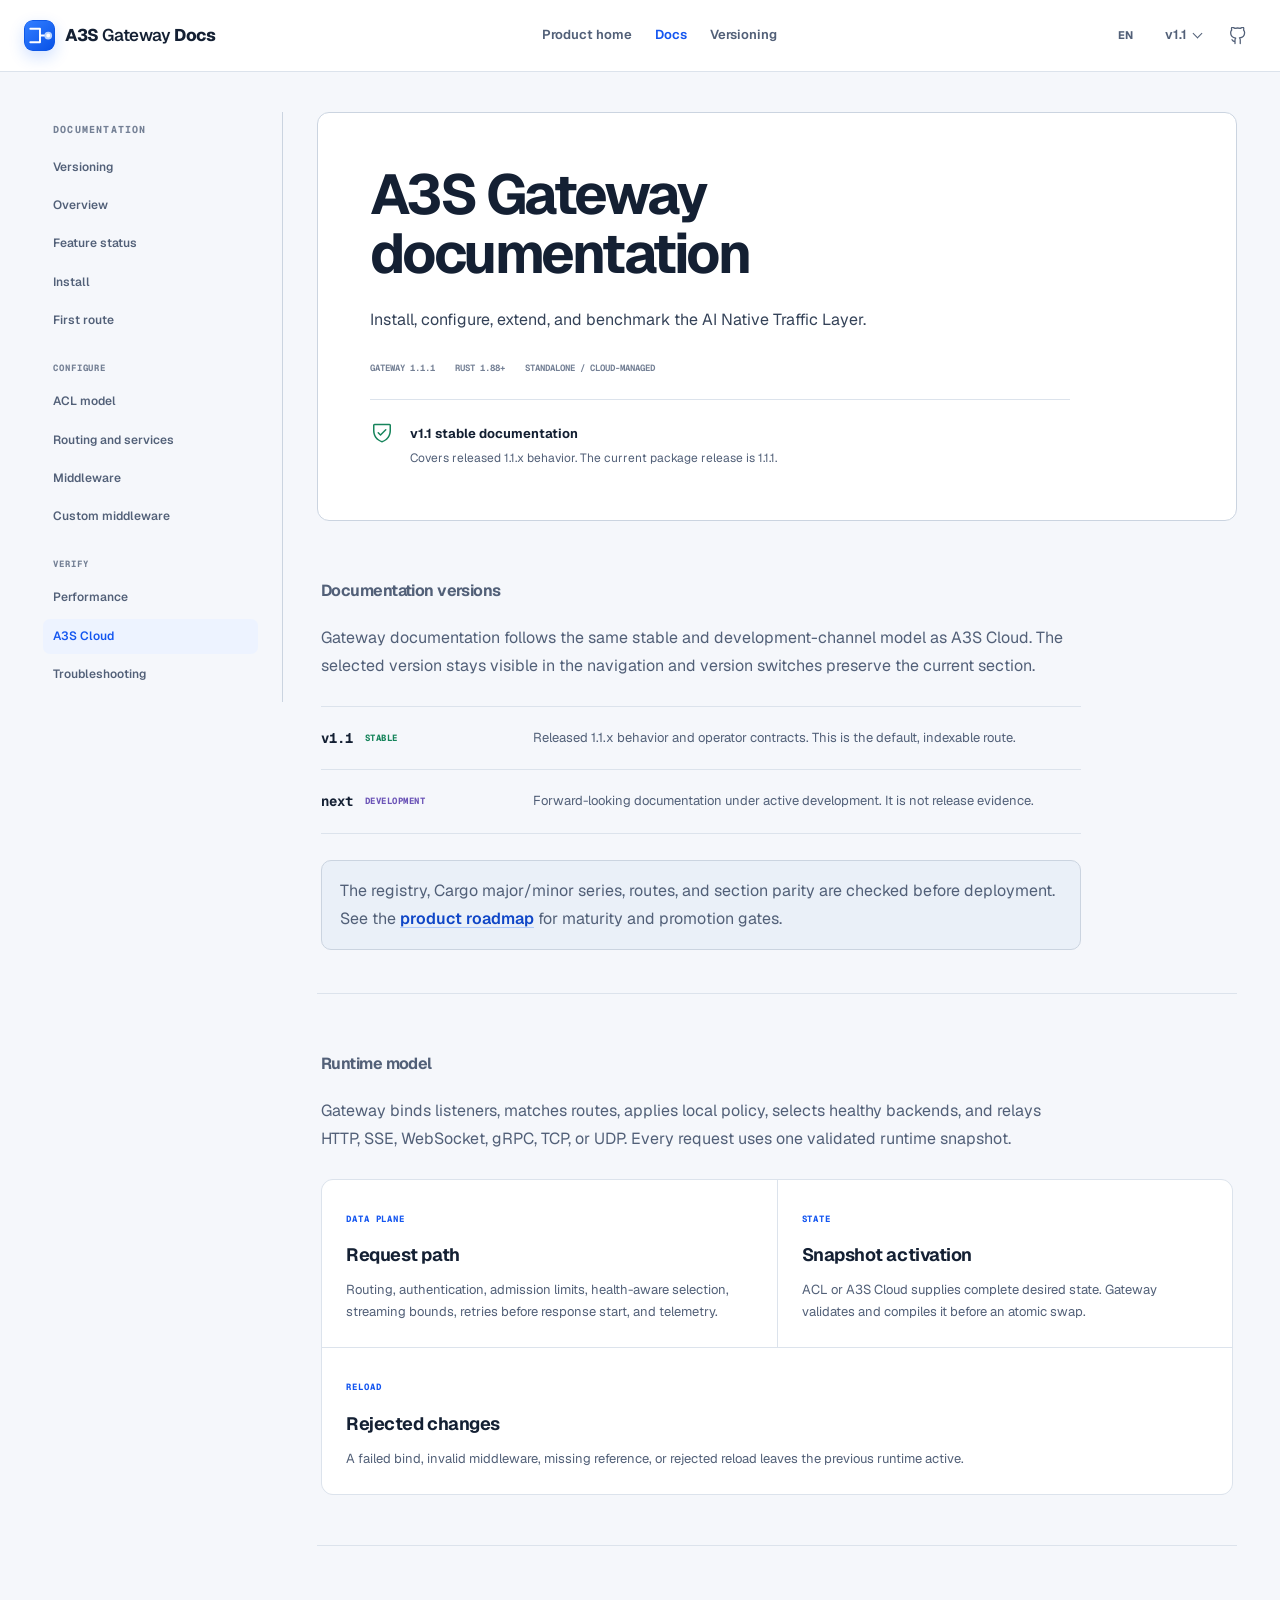
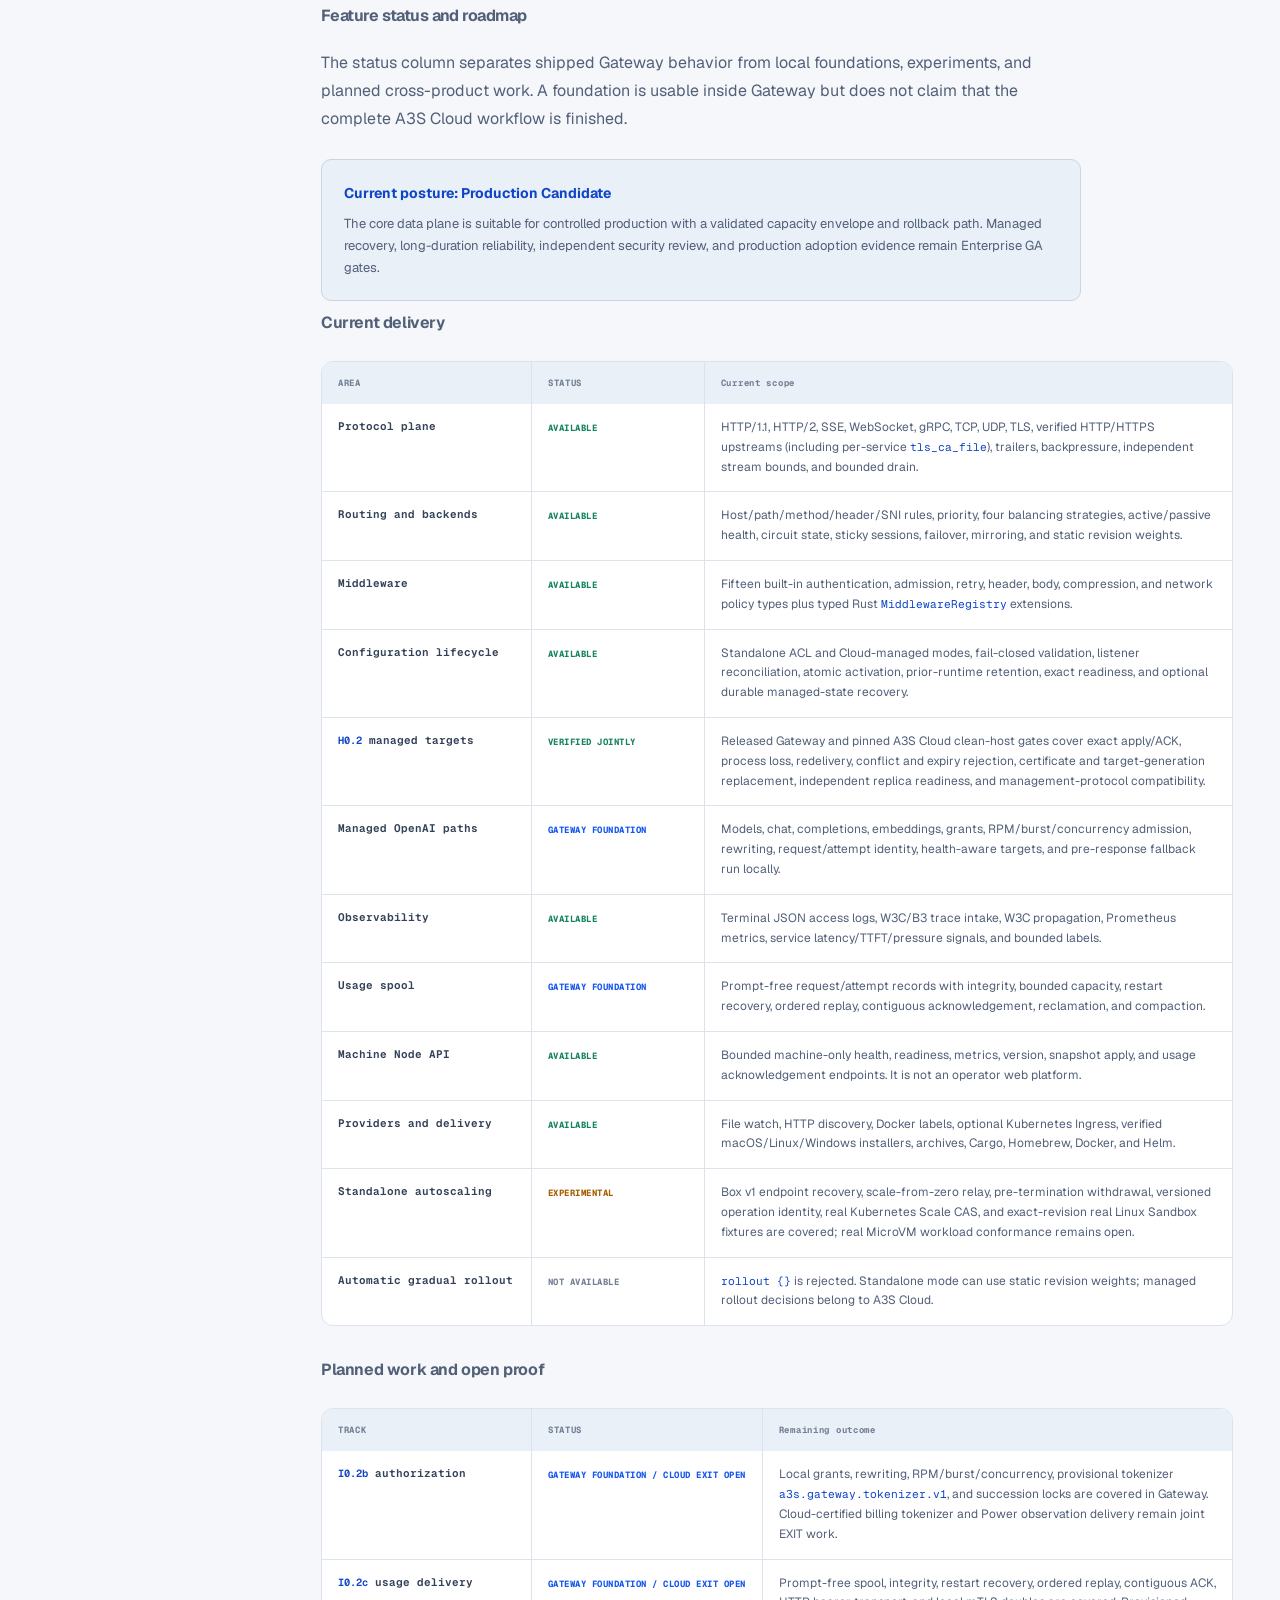
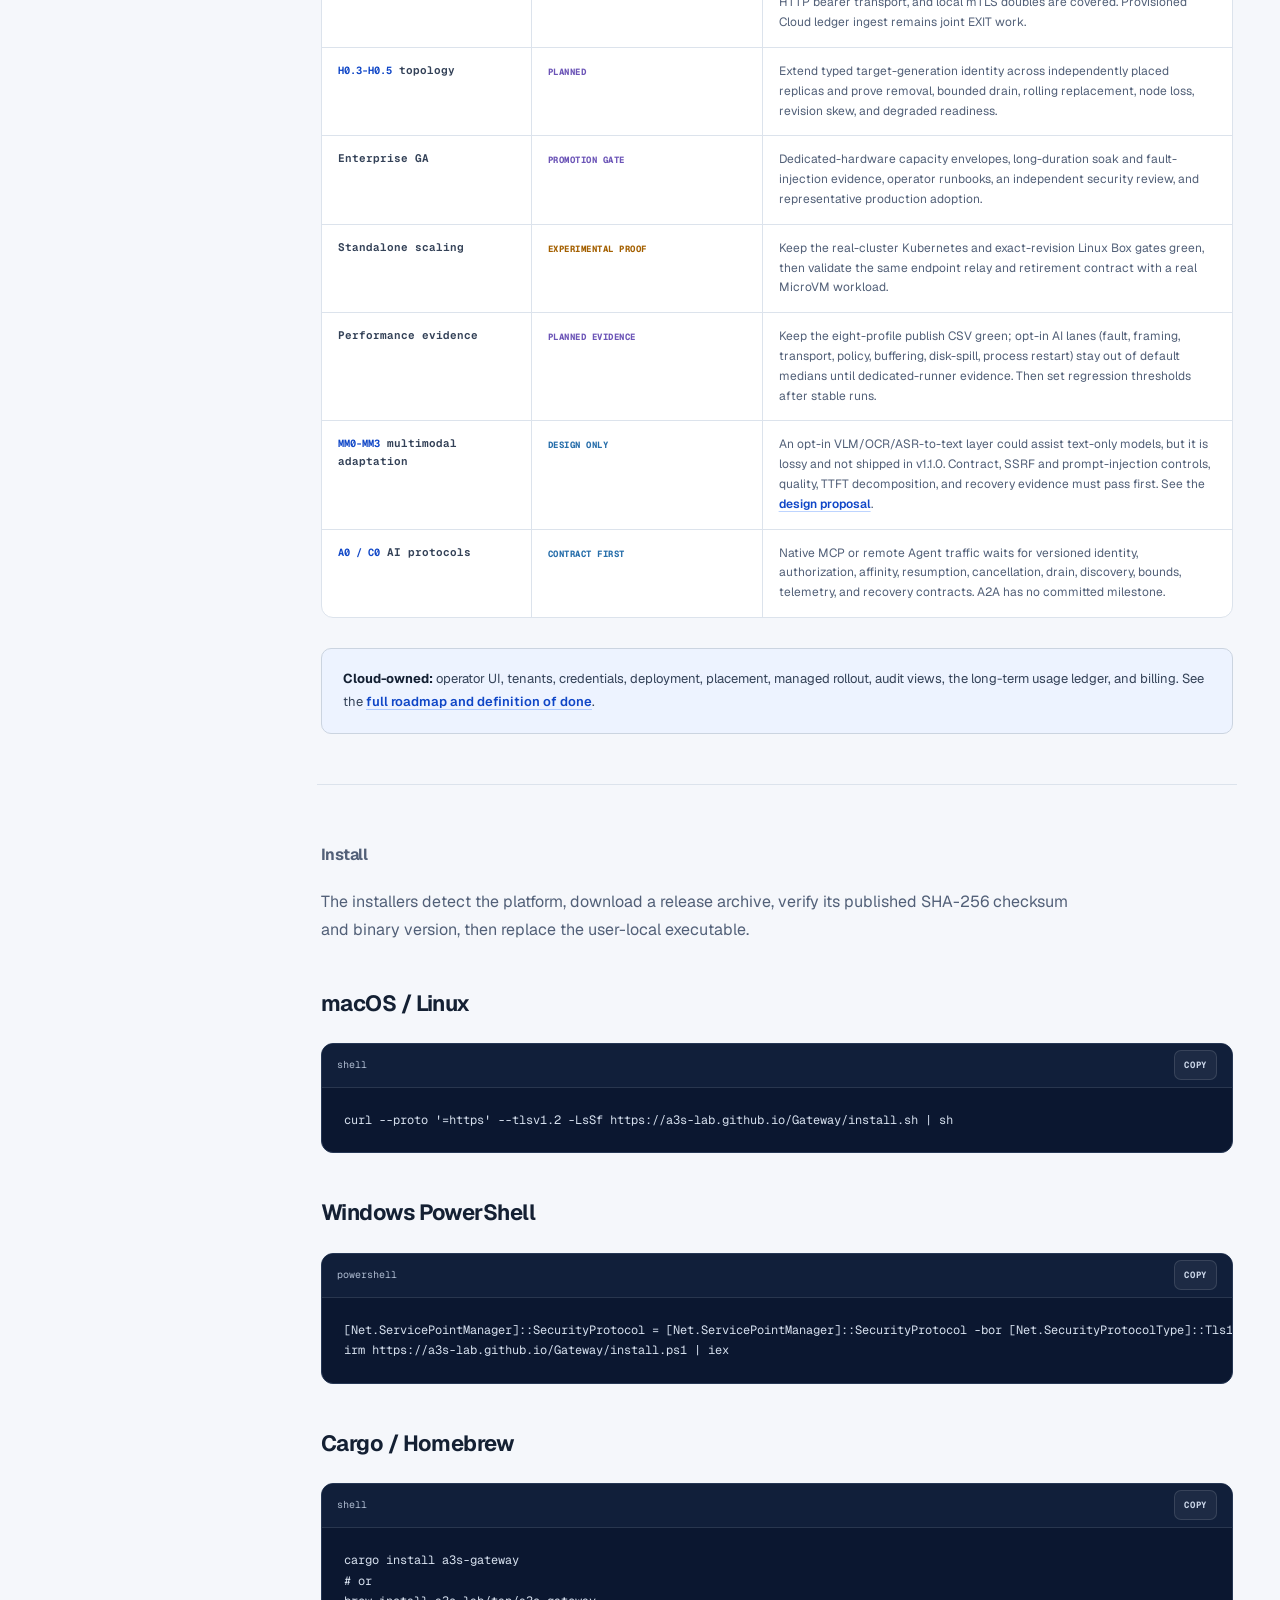
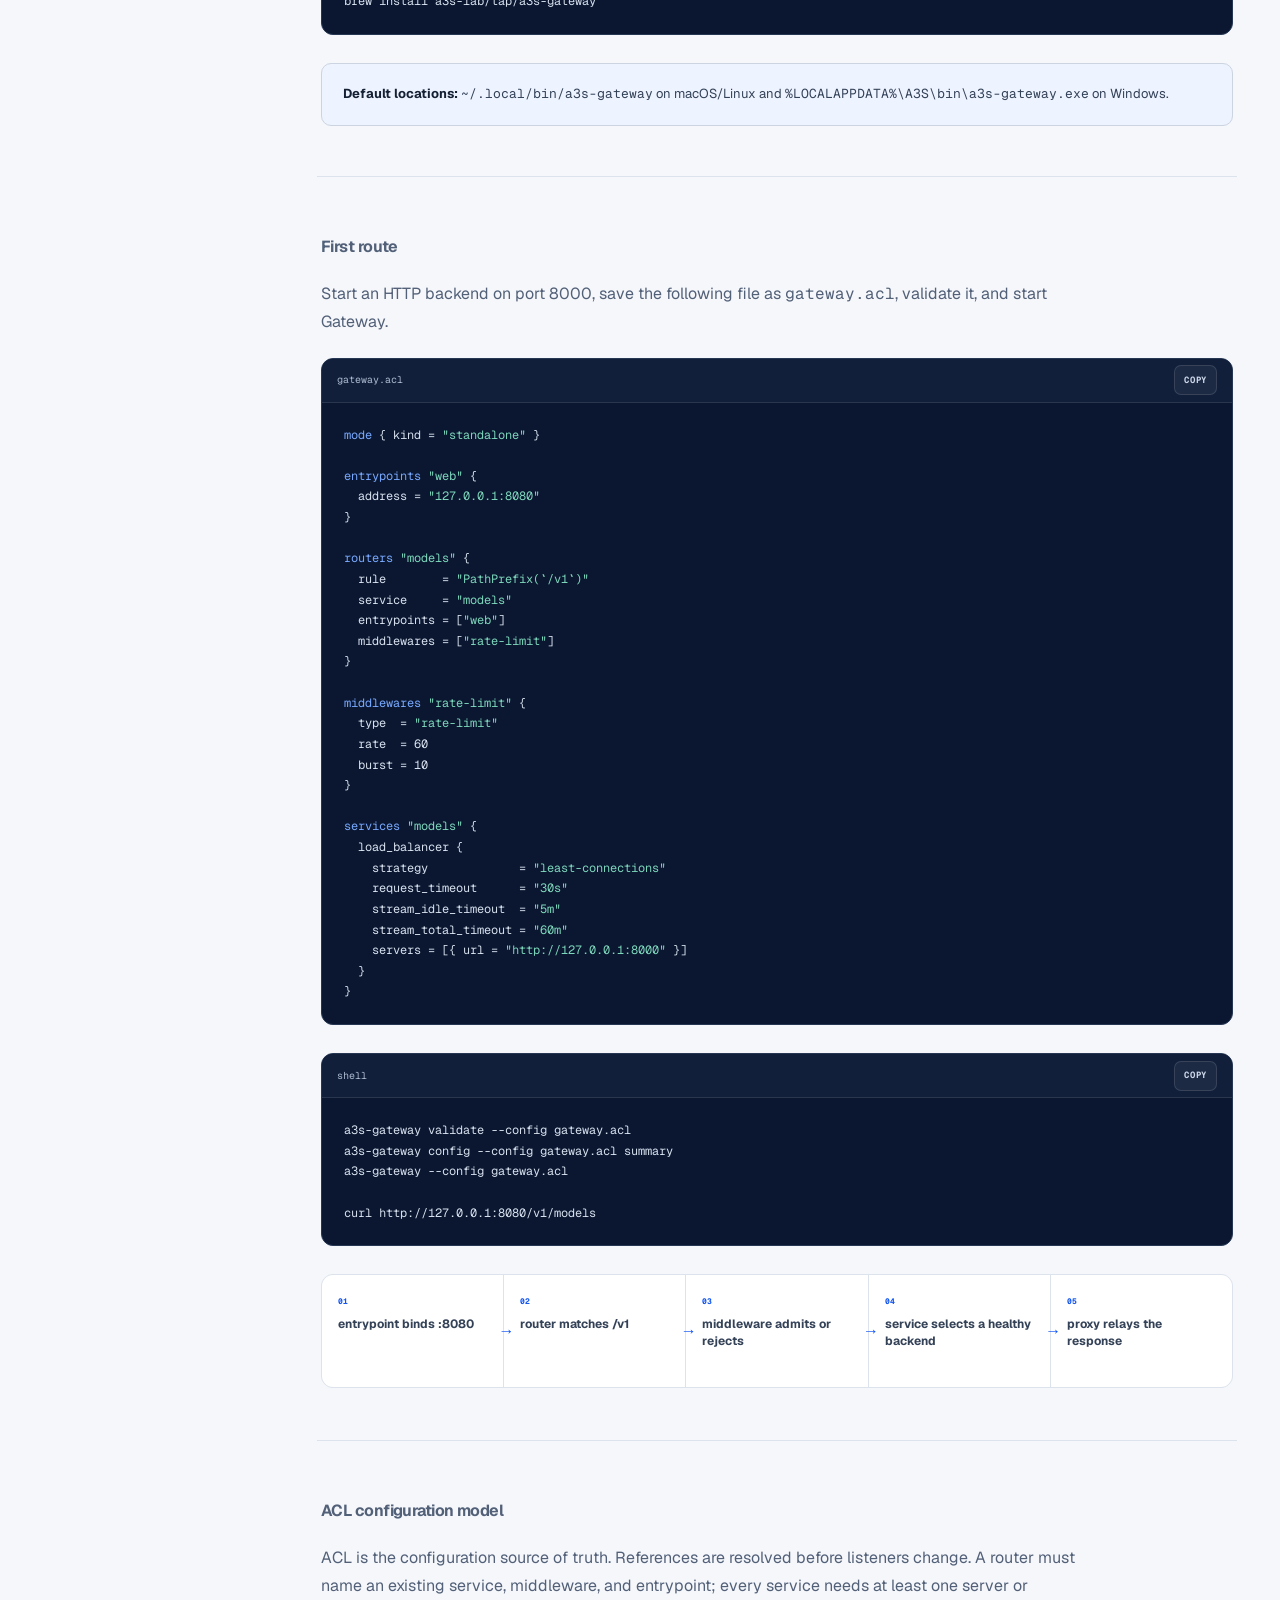
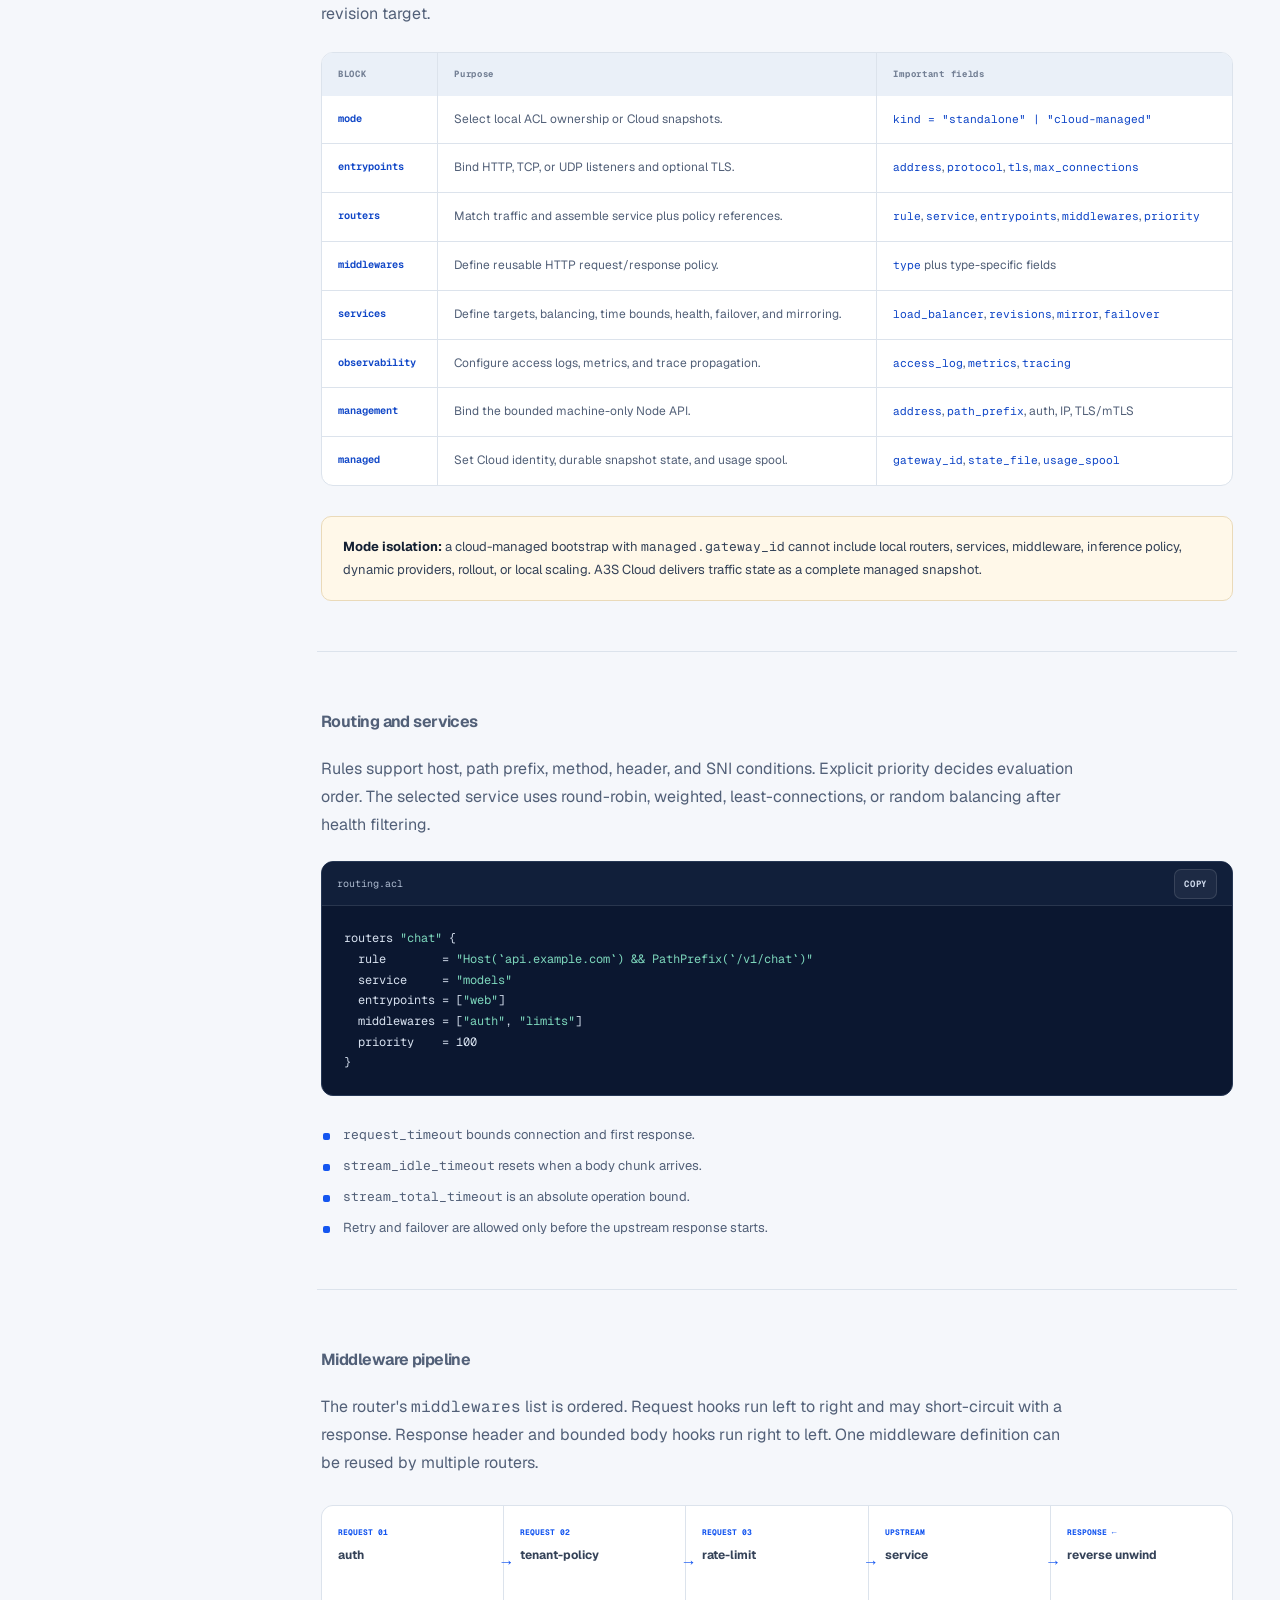
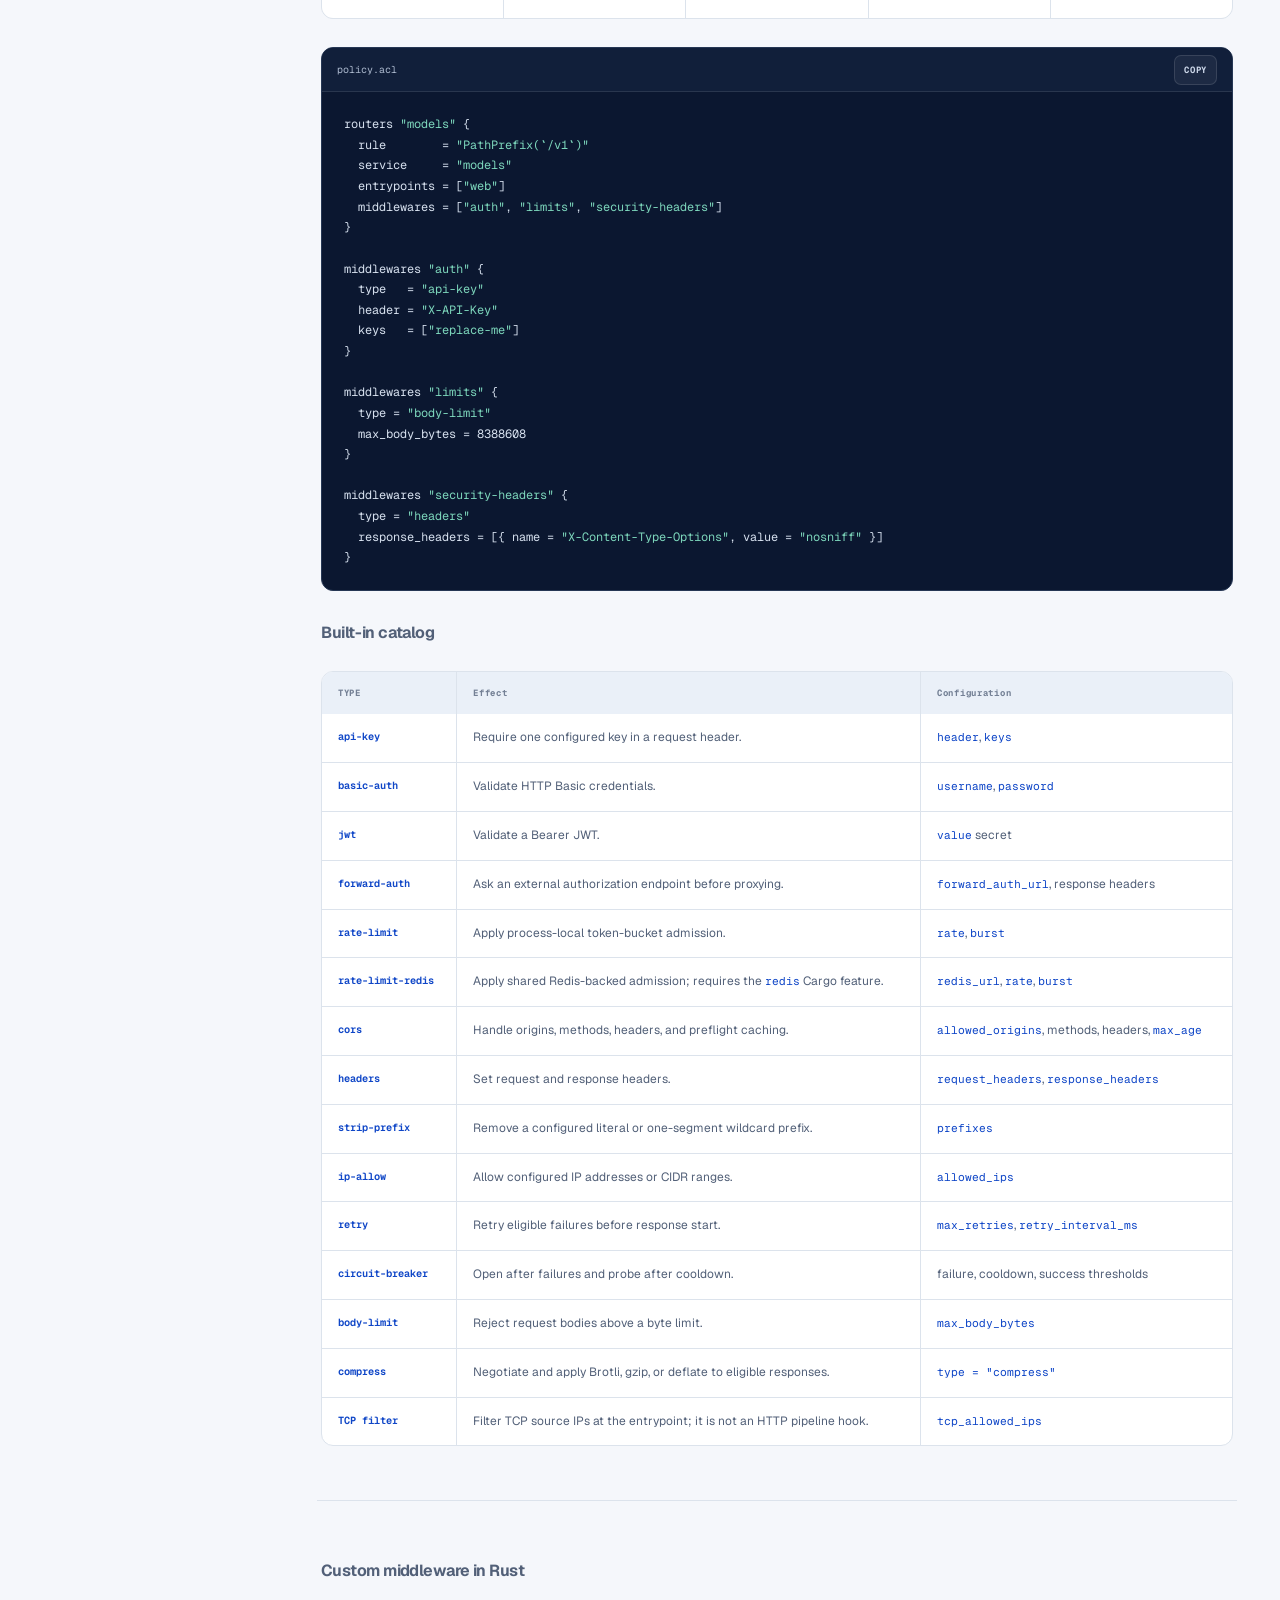
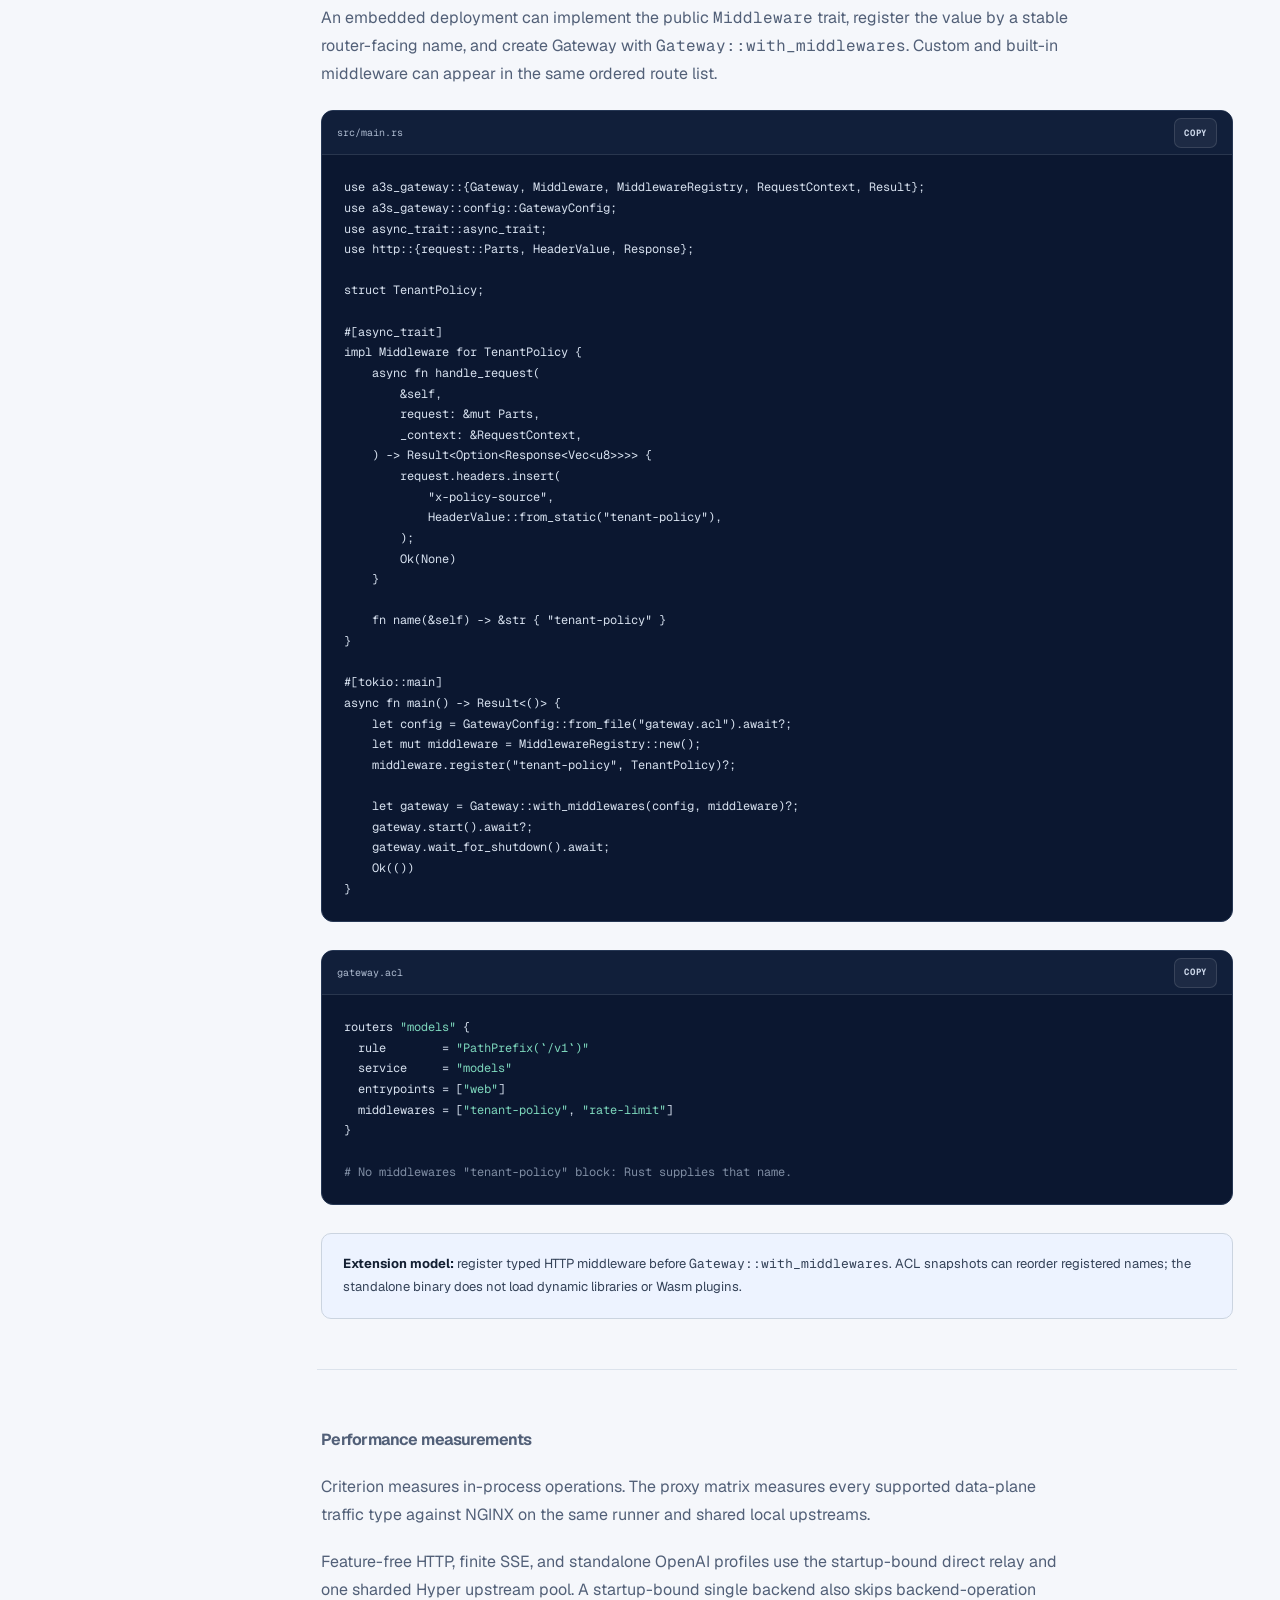
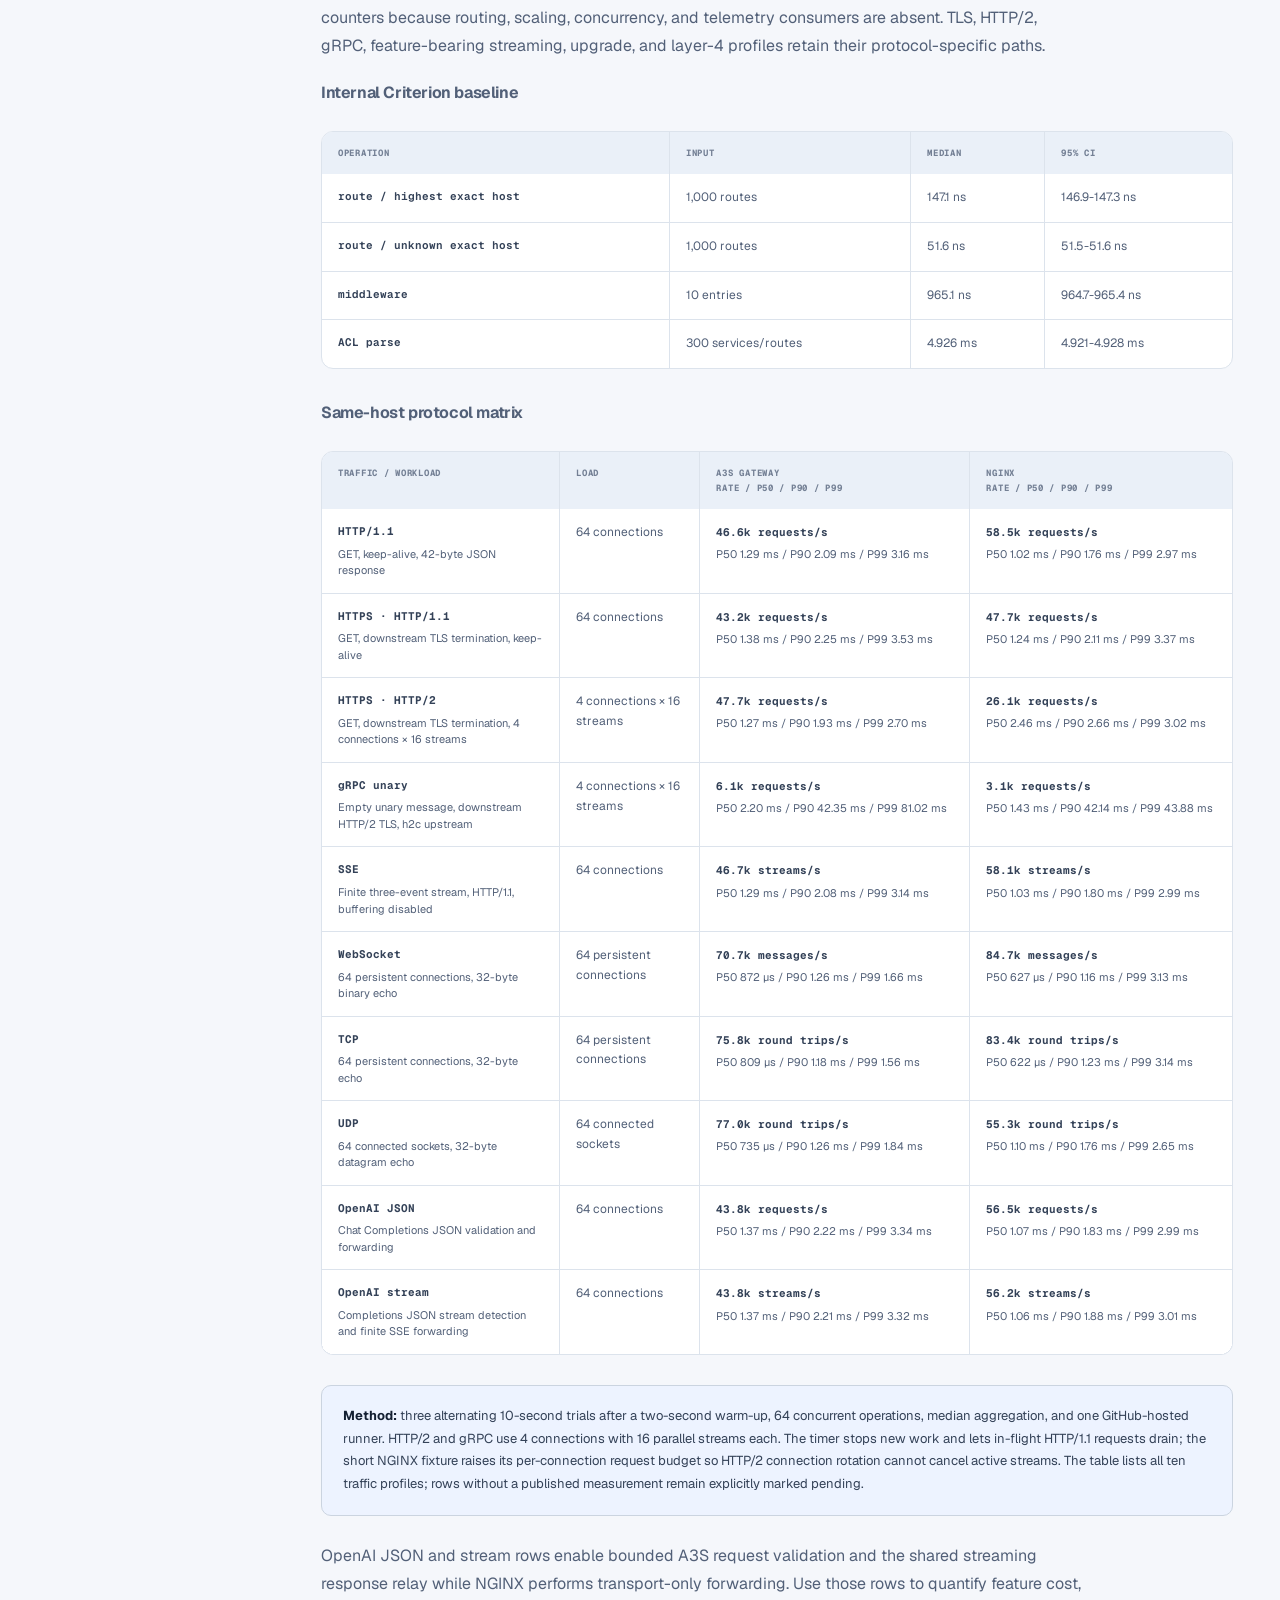
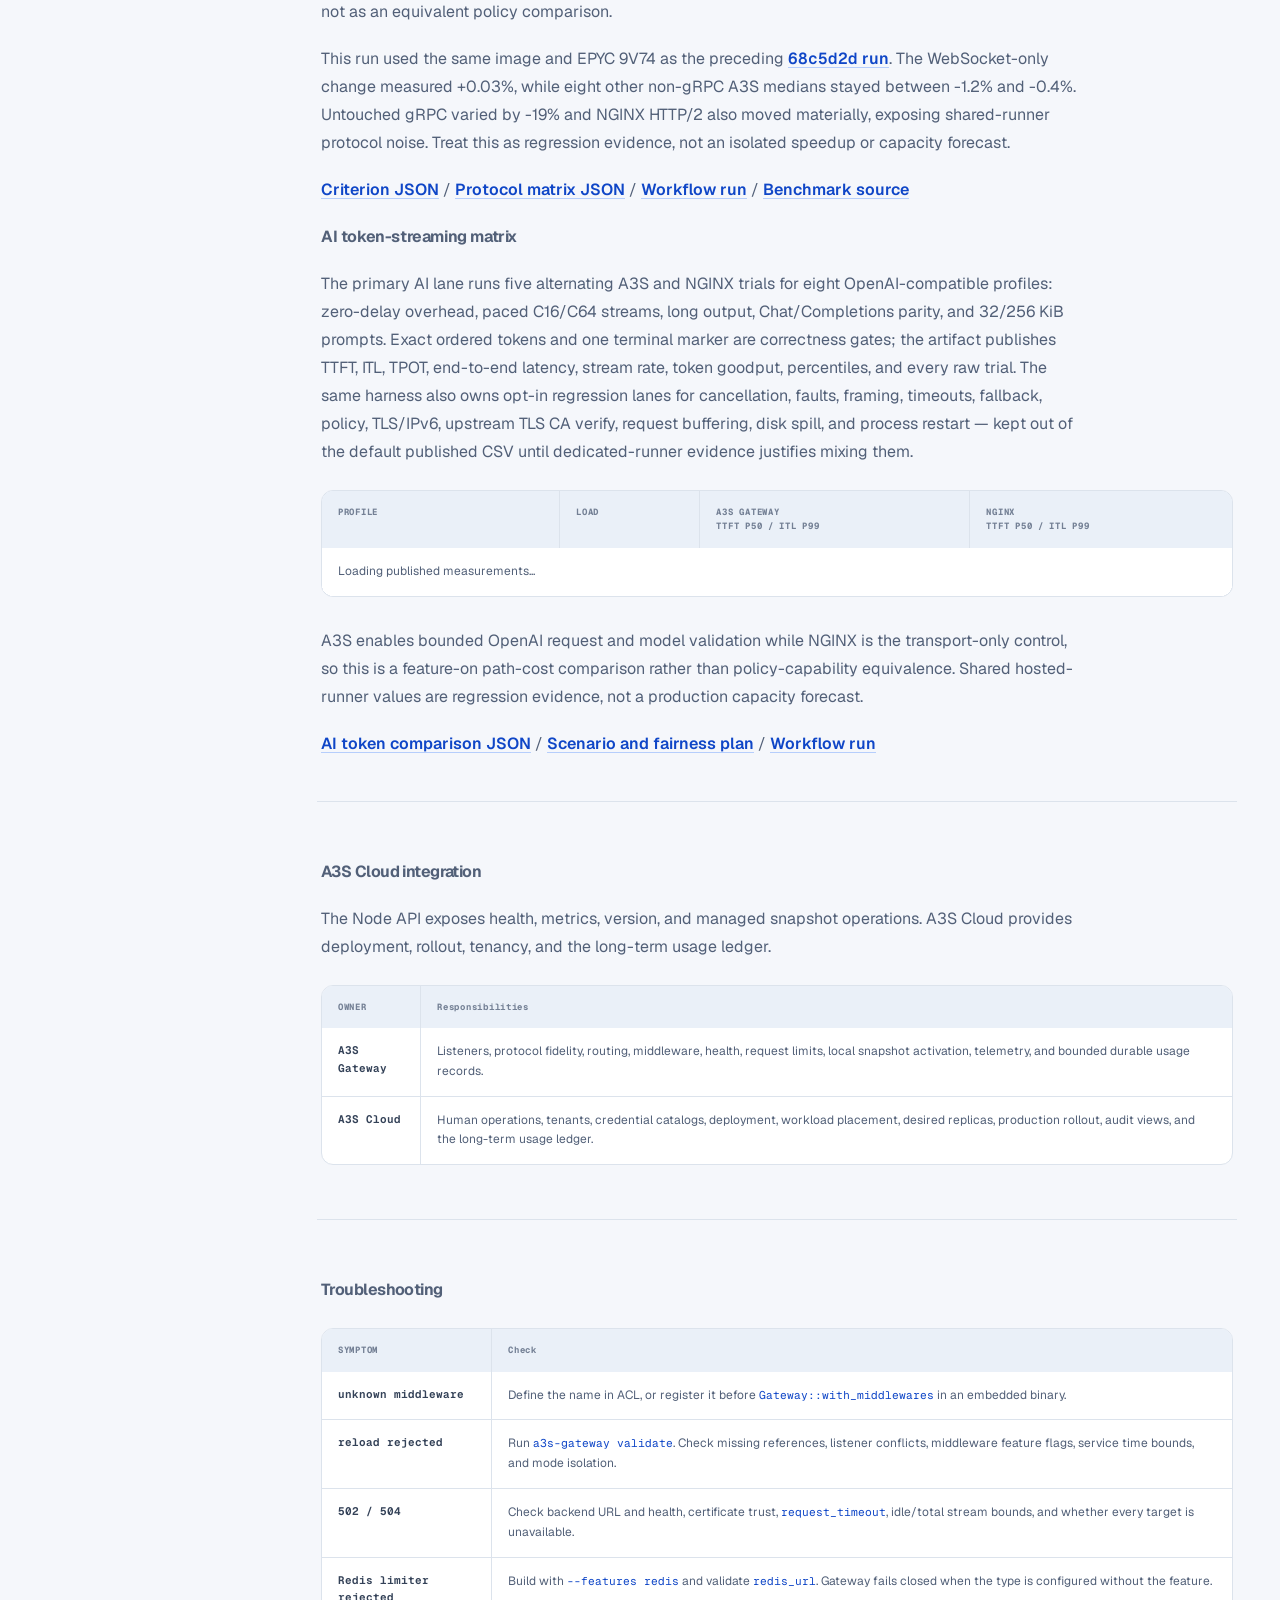
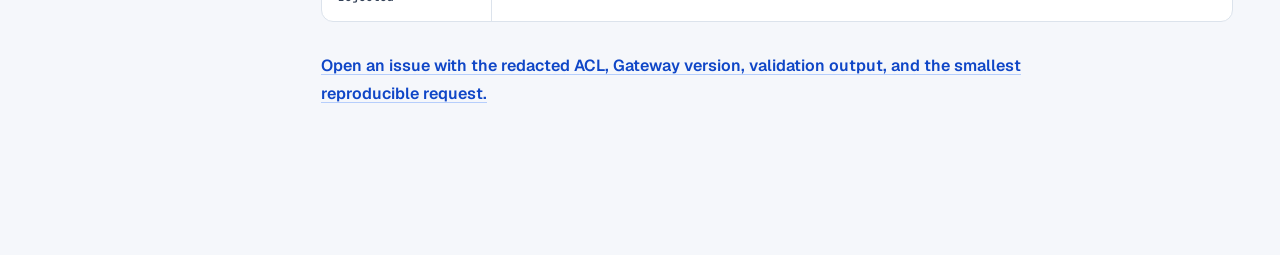
==== commit 2f8c1e82: "Expand AI comparison lanes and align public docs with shipped Gateway reality. Add opt-in fault/fram" ====
--- a/website/docs/index.html
+++ b/website/docs/index.html
@@ -82,10 +82,10 @@
             <h1 class="lang lang-zh">A3S Gateway 文档</h1>
             <p class="lang lang-en">Install, configure, extend, and benchmark the AI Native Traffic Layer.</p>
             <p class="lang lang-zh">安装、配置、扩展并测试 AI Native Traffic Layer。</p>
-            <div class="docs-meta"><span>GATEWAY 1.1.0</span><span>RUST 1.88+</span><span>STANDALONE / CLOUD-MANAGED</span></div>
+            <div class="docs-meta"><span>GATEWAY 1.1.1</span><span>RUST 1.88+</span><span>STANDALONE / CLOUD-MANAGED</span></div>
             <div class="docs-channel is-stable" data-doc-channel>
               <svg class="ui-icon" aria-hidden="true"><use href="../assets/phosphor-icons.svg#shield-check"></use></svg>
-              <div><strong><span class="lang lang-en">v1.1 stable documentation</span><span class="lang lang-zh">v1.1 稳定版文档</span></strong><p class="lang lang-en">Covers released 1.1.x behavior. The current package release is 1.1.0.</p><p class="lang lang-zh">记录已发布的 1.1.x 行为，当前软件包版本为 1.1.0。</p></div>
+              <div><strong><span class="lang lang-en">v1.1 stable documentation</span><span class="lang lang-zh">v1.1 稳定版文档</span></strong><p class="lang lang-en">Covers released 1.1.x behavior. The current package release is 1.1.1.</p><p class="lang lang-zh">记录已发布的 1.1.x 行为，当前软件包版本为 1.1.1。</p></div>
             </div>
           </header>
 
@@ -126,7 +126,7 @@
 
             <h3 class="lang lang-en">Current delivery</h3><h3 class="lang lang-zh">当前交付</h3>
             <div class="doc-table-wrap" tabindex="0" role="region" aria-label="Current Gateway feature status / Gateway 当前特性状态"><table class="doc-table doc-feature-table"><thead><tr><th>AREA</th><th>STATUS</th><th><span class="lang lang-en">Current scope</span><span class="lang lang-zh">当前范围</span></th></tr></thead><tbody>
-              <tr><th>Protocol plane</th><td><span class="doc-status is-available"><span class="lang lang-en">Available</span><span class="lang lang-zh">已提供</span></span></td><td><span class="lang lang-en">HTTP/1.1, HTTP/2, SSE, WebSocket, gRPC, TCP, UDP, TLS, verified HTTP/HTTPS upstreams, trailers, backpressure, independent stream bounds, and bounded drain.</span><span class="lang lang-zh">HTTP/1.1、HTTP/2、SSE、WebSocket、gRPC、TCP、UDP、TLS、上游证书校验、trailer、背压、独立流式边界和有界排空。</span></td></tr>
+              <tr><th>Protocol plane</th><td><span class="doc-status is-available"><span class="lang lang-en">Available</span><span class="lang lang-zh">已提供</span></span></td><td><span class="lang lang-en">HTTP/1.1, HTTP/2, SSE, WebSocket, gRPC, TCP, UDP, TLS, verified HTTP/HTTPS upstreams (including per-service <code>tls_ca_file</code>), trailers, backpressure, independent stream bounds, and bounded drain.</span><span class="lang lang-zh">HTTP/1.1、HTTP/2、SSE、WebSocket、gRPC、TCP、UDP、TLS、上游证书校验（含每服务 <code>tls_ca_file</code>）、trailer、背压、独立流式边界和有界排空。</span></td></tr>
               <tr><th>Routing and backends</th><td><span class="doc-status is-available"><span class="lang lang-en">Available</span><span class="lang lang-zh">已提供</span></span></td><td><span class="lang lang-en">Host/path/method/header/SNI rules, priority, four balancing strategies, active/passive health, circuit state, sticky sessions, failover, mirroring, and static revision weights.</span><span class="lang lang-zh">Host/路径/方法/header/SNI 规则、优先级、四种均衡策略、主动/被动健康、熔断状态、粘性会话、故障转移、镜像和静态版本权重。</span></td></tr>
               <tr><th>Middleware</th><td><span class="doc-status is-available"><span class="lang lang-en">Available</span><span class="lang lang-zh">已提供</span></span></td><td><span class="lang lang-en">Fifteen built-in authentication, admission, retry, header, body, compression, and network policy types plus typed Rust <code>MiddlewareRegistry</code> extensions.</span><span class="lang lang-zh">15 种内置鉴权、准入、重试、header、body、压缩和网络策略，以及类型化 Rust <code>MiddlewareRegistry</code> 扩展。</span></td></tr>
               <tr><th>Configuration lifecycle</th><td><span class="doc-status is-available"><span class="lang lang-en">Available</span><span class="lang lang-zh">已提供</span></span></td><td><span class="lang lang-en">Standalone ACL and Cloud-managed modes, fail-closed validation, listener reconciliation, atomic activation, prior-runtime retention, exact readiness, and optional durable managed-state recovery.</span><span class="lang lang-zh">Standalone ACL 与 cloud-managed 模式、失败关闭校验、监听器协调、原子激活、保留上一运行时、精确就绪状态和可选持久受管状态恢复。</span></td></tr>
@@ -142,12 +142,12 @@
 
             <h3 class="lang lang-en">Planned work and open proof</h3><h3 class="lang lang-zh">计划能力与待完成验证</h3>
             <div class="doc-table-wrap" tabindex="0" role="region" aria-label="Gateway roadmap / Gateway 路线图"><table class="doc-table doc-feature-table"><thead><tr><th>TRACK</th><th>STATUS</th><th><span class="lang lang-en">Remaining outcome</span><span class="lang lang-zh">待完成结果</span></th></tr></thead><tbody>
-              <tr><th><code>I0.2b</code> authorization</th><td><span class="doc-status is-planned"><span class="lang lang-en">Planned</span><span class="lang lang-zh">计划中</span></span></td><td><span class="lang lang-en">Trusted token accounting, grant budgets and reconciliation, the Cloud policy compiler, expiry, revocation, fallback, and mixed-version conformance.</span><span class="lang lang-zh">可信 token 计量、授权预算与对账、Cloud 策略编译器，以及过期、撤销、fallback 和混合版本一致性。</span></td></tr>
-              <tr><th><code>I0.2c</code> usage delivery</th><td><span class="doc-status is-planned"><span class="lang lang-en">Planned</span><span class="lang lang-zh">计划中</span></span></td><td><span class="lang lang-en">Authenticated batches, highest-contiguous ACK, production upload, explicit gap recovery, and Cloud ledger ingestion.</span><span class="lang lang-zh">认证批次、最高连续 ACK、生产上传、显式缺口恢复和 Cloud 用量账本接入。</span></td></tr>
+              <tr><th><code>I0.2b</code> authorization</th><td><span class="doc-status is-foundation"><span class="lang lang-en">Gateway foundation / Cloud EXIT open</span><span class="lang lang-zh">Gateway 基础已提供 / Cloud EXIT 待完成</span></span></td><td><span class="lang lang-en">Local grants, rewriting, RPM/burst/concurrency, provisional tokenizer <code>a3s.gateway.tokenizer.v1</code>, and succession locks are covered in Gateway. Cloud-certified billing tokenizer and Power observation delivery remain joint EXIT work.</span><span class="lang lang-zh">本地授权、重写、RPM/突发/并发、临时 tokenizer <code>a3s.gateway.tokenizer.v1</code> 与 succession 锁已在 Gateway 覆盖。Cloud 计费级 tokenizer 与 Power 观测投递仍为联合 EXIT。</span></td></tr>
+              <tr><th><code>I0.2c</code> usage delivery</th><td><span class="doc-status is-foundation"><span class="lang lang-en">Gateway foundation / Cloud EXIT open</span><span class="lang lang-zh">Gateway 基础已提供 / Cloud EXIT 待完成</span></span></td><td><span class="lang lang-en">Prompt-free spool, integrity, restart recovery, ordered replay, contiguous ACK, HTTP bearer transport, and local mTLS doubles are covered. Provisioned Cloud ledger ingest remains joint EXIT work.</span><span class="lang lang-zh">无 prompt spool、完整性、重启恢复、有序重放、连续 ACK、HTTP bearer 传输与本地 mTLS double 已覆盖。入网 Cloud 用量账本仍为联合 EXIT。</span></td></tr>
               <tr><th><code>H0.3-H0.5</code> topology</th><td><span class="doc-status is-planned"><span class="lang lang-en">Planned</span><span class="lang lang-zh">计划中</span></span></td><td><span class="lang lang-en">Extend typed target-generation identity across independently placed replicas and prove removal, bounded drain, rolling replacement, node loss, revision skew, and degraded readiness.</span><span class="lang lang-zh">将类型化目标代际身份扩展到独立部署副本，并验证移除、有界排空、滚动替换、节点丢失、版本偏差和降级就绪。</span></td></tr>
               <tr><th>Enterprise GA</th><td><span class="doc-status is-planned"><span class="lang lang-en">Promotion gate</span><span class="lang lang-zh">晋级门槛</span></span></td><td><span class="lang lang-en">Dedicated-hardware capacity envelopes, long-duration soak and fault-injection evidence, operator runbooks, an independent security review, and representative production adoption.</span><span class="lang lang-zh">专用硬件容量边界、长期稳定性与故障注入证据、运维手册、独立安全审查和代表性生产采用案例。</span></td></tr>
               <tr><th>Standalone scaling</th><td><span class="doc-status is-experimental"><span class="lang lang-en">Experimental proof</span><span class="lang lang-zh">实验验证</span></span></td><td><span class="lang lang-en">Keep the real-cluster Kubernetes and exact-revision Linux Box gates green, then validate the same endpoint relay and retirement contract with a real MicroVM workload.</span><span class="lang lang-zh">保持真实 Kubernetes 集群和精确版本 Linux Box 门禁通过，再用真实 MicroVM 工作负载验证同一端点中继与退役合同。</span></td></tr>
-              <tr><th>Performance evidence</th><td><span class="doc-status is-planned"><span class="lang lang-en">Planned evidence</span><span class="lang lang-zh">计划验证</span></span></td><td><span class="lang lang-en">Profile scheduler and upstream-pool costs on dedicated hardware, add payload, upstream-latency, connection-count and long-stream variants, then set regression thresholds after stable runs.</span><span class="lang lang-zh">在专用硬件上分析调度器和上游连接池成本，增加 payload、上游延迟、连接数和长流变体，并在数据稳定后设置回归阈值。</span></td></tr>
+              <tr><th>Performance evidence</th><td><span class="doc-status is-planned"><span class="lang lang-en">Planned evidence</span><span class="lang lang-zh">计划验证</span></span></td><td><span class="lang lang-en">Keep the eight-profile publish CSV green; opt-in AI lanes (fault, framing, transport, policy, buffering, disk-spill, process restart) stay out of default medians until dedicated-runner evidence. Then set regression thresholds after stable runs.</span><span class="lang lang-zh">保持 8 profile 发布 CSV 通过；可选 AI 车道（故障、分帧、传输、策略、缓冲、落盘、进程重启）在专用 runner 证据出现前不进入默认中位数；数据稳定后再设回归阈值。</span></td></tr>
               <tr><th><code>MM0-MM3</code> multimodal adaptation</th><td><span class="doc-status is-contract"><span class="lang lang-en">Design only</span><span class="lang lang-zh">仅设计</span></span></td><td><span class="lang lang-en">An opt-in VLM/OCR/ASR-to-text layer could assist text-only models, but it is lossy and not shipped in v1.1.0. Contract, SSRF and prompt-injection controls, quality, TTFT decomposition, and recovery evidence must pass first. See the <a href="https://github.com/A3S-Lab/Gateway/blob/main/docs/multimodal-adaptation.md">design proposal</a>.</span><span class="lang lang-zh">可选的 VLM/OCR/ASR 文本化层可辅助纯文本模型，但转换有损且 v1.1.0 未交付。必须先完成合同、SSRF 与提示注入防护、质量、TTFT 分解和恢复验证。参阅<a href="https://github.com/A3S-Lab/Gateway/blob/main/docs/multimodal-adaptation.md">设计提案</a>。</span></td></tr>
               <tr><th><code>A0 / C0</code> AI protocols</th><td><span class="doc-status is-contract"><span class="lang lang-en">Contract first</span><span class="lang lang-zh">合同优先</span></span></td><td><span class="lang lang-en">Native MCP or remote Agent traffic waits for versioned identity, authorization, affinity, resumption, cancellation, drain, discovery, bounds, telemetry, and recovery contracts. A2A has no committed milestone.</span><span class="lang lang-zh">原生 MCP 或远程 Agent 流量要先定义版本化身份、授权、亲和、恢复、取消、排空、发现、边界、遥测和恢复合同；A2A 尚无承诺里程碑。</span></td></tr>
             </tbody></table></div>
@@ -365,7 +365,7 @@
             <p class="lang lang-en">This run used the same image and EPYC 9V74 as the preceding <a href="https://github.com/A3S-Lab/Gateway/actions/runs/31069540643"><code>68c5d2d</code> run</a>. The WebSocket-only change measured +0.03%, while eight other non-gRPC A3S medians stayed between -1.2% and -0.4%. Untouched gRPC varied by -19% and NGINX HTTP/2 also moved materially, exposing shared-runner protocol noise. Treat this as regression evidence, not an isolated speedup or capacity forecast.</p><p class="lang lang-zh">本次与紧邻的 <a href="https://github.com/A3S-Lab/Gateway/actions/runs/31069540643"><code>68c5d2d</code> 运行</a>使用相同镜像和 EPYC 9V74。仅 WebSocket 的改动测得 +0.03%，其余 8 个非 gRPC A3S 中位数在 -1.2% 至 -0.4%；未受改动的 gRPC 波动 -19%，且 NGINX HTTP/2 也有明显变化，说明共享 runner 存在协议级噪声。本数据仅作为回归证据，不作为单项加速或容量预测。</p>
             <p><a href="../assets/performance-data.json">Criterion JSON</a> / <a href="../assets/performance-comparison.json">Protocol matrix JSON</a> / <a data-doc-proxy-run href="https://github.com/A3S-Lab/Gateway/actions/workflows/benchmarks.yml">Workflow run</a> / <a href="https://github.com/A3S-Lab/Gateway/tree/main/benchmarks">Benchmark source</a></p>
             <h3 class="lang lang-en">AI token-streaming matrix</h3><h3 class="lang lang-zh">AI Token 流式矩阵</h3>
-            <p class="lang lang-en">The primary AI lane runs five alternating A3S and NGINX trials for eight OpenAI-compatible profiles: zero-delay overhead, paced C16/C64 streams, long output, Chat/Completions parity, and 32/256 KiB prompts. Exact ordered tokens and one terminal marker are correctness gates; the artifact publishes TTFT, ITL, TPOT, end-to-end latency, stream rate, token goodput, percentiles, and every raw trial.</p><p class="lang lang-zh">核心 AI 场景对 8 类 OpenAI-compatible 负载执行 5 轮 A3S/NGINX 交替测试，包括零延迟开销、C16/C64 节奏流、长输出、Chat/Completions 一致性以及 32/256 KiB prompt。严格有序的完整 Token 和唯一终止标记是正确性门禁；产物发布 TTFT、ITL、TPOT、端到端延迟、流速率、Token 有效吞吐、分位数和全部原始轮次。</p>
+            <p class="lang lang-en">The primary AI lane runs five alternating A3S and NGINX trials for eight OpenAI-compatible profiles: zero-delay overhead, paced C16/C64 streams, long output, Chat/Completions parity, and 32/256 KiB prompts. Exact ordered tokens and one terminal marker are correctness gates; the artifact publishes TTFT, ITL, TPOT, end-to-end latency, stream rate, token goodput, percentiles, and every raw trial. The same harness also owns opt-in regression lanes for cancellation, faults, framing, timeouts, fallback, policy, TLS/IPv6, upstream TLS CA verify, request buffering, disk spill, and process restart — kept out of the default published CSV until dedicated-runner evidence justifies mixing them.</p><p class="lang lang-zh">核心 AI 场景对 8 类 OpenAI-compatible 负载执行 5 轮 A3S/NGINX 交替测试，包括零延迟开销、C16/C64 节奏流、长输出、Chat/Completions 一致性以及 32/256 KiB prompt。严格有序的完整 Token 和唯一终止标记是正确性门禁；产物发布 TTFT、ITL、TPOT、端到端延迟、流速率、Token 有效吞吐、分位数和全部原始轮次。同一套 harness 还提供可选回归车道（取消、故障、分帧、超时、fallback、策略、TLS/IPv6、上游 TLS CA 校验、请求缓冲、落盘、进程重启）；在专用 runner 证据出现前不进入默认发布 CSV。</p>
             <div class="doc-table-wrap" id="ai-performance" tabindex="0" role="region" aria-label="AI token-streaming performance matrix / AI Token 流式性能矩阵"><table class="doc-table doc-protocol-matrix"><thead><tr><th>PROFILE</th><th>LOAD</th><th>A3S GATEWAY<br>TTFT P50 / ITL P99</th><th>NGINX<br>TTFT P50 / ITL P99</th><th>A3S ÷ NGINX<br>LATENCY / GOODPUT</th></tr></thead><tbody data-doc-ai-rows><tr><td colspan="5">Loading published measurements...</td></tr></tbody></table></div>
             <p class="lang lang-en">A3S enables bounded OpenAI request and model validation while NGINX is the transport-only control, so this is a feature-on path-cost comparison rather than policy-capability equivalence. Shared hosted-runner values are regression evidence, not a production capacity forecast.</p><p class="lang lang-zh">A3S 开启有界 OpenAI 请求与模型校验，NGINX 作为仅传输转发的对照，因此这里衡量的是功能开启后的路径成本，而非策略能力等价。共享 hosted runner 数据只作为回归证据，不作为生产容量预测。</p>
             <p><a href="https://a3s-lab.github.io/Gateway/assets/ai-gateway-comparison.json">AI token comparison JSON</a> / <a href="https://github.com/A3S-Lab/Gateway/blob/main/benchmarks/ai-gateway-comparison/README.md">Scenario and fairness plan</a> / <a data-doc-ai-run href="https://github.com/A3S-Lab/Gateway/actions/workflows/benchmarks.yml">Workflow run</a></p>
--- a/website/styles/base.css
+++ b/website/styles/base.css
@@ -517,20 +517,6 @@
   box-shadow: var(--shadow-raised);
 }
 
-.gateway-hero-visual picture {
-  display: block;
-  overflow: hidden;
-  border: 1px solid var(--line);
-  border-radius: 9px;
-  background: #ffffff;
-}
-
-.gateway-hero-visual img {
-  display: block;
-  width: 100%;
-  height: auto;
-}
-
 .gateway-hero-visual figcaption {
   display: flex;
   min-height: 56px;
--- a/website/styles/responsive.css
+++ b/website/styles/responsive.css
@@ -258,6 +258,14 @@
     grid-column: 3;
   }
 
+  .gateway-topology-body {
+    grid-template-columns: 1fr;
+  }
+
+  .gateway-topology-inspector {
+    display: none;
+  }
+
   .github-link {
     display: none;
   }
@@ -384,8 +392,47 @@
     border-radius: 12px;
   }
 
-  .gateway-hero-visual picture {
+  .gateway-topology-console {
     border-radius: 8px;
+  }
+
+  .gateway-topology-consolebar {
+    padding-right: 8px;
+    padding-left: 8px;
+  }
+
+  .gateway-topology-console-title small,
+  .gateway-topology-window {
+    display: none;
+  }
+
+  .gateway-topology-map {
+    height: 320px;
+  }
+
+  .gateway-topology-source {
+    width: 24%;
+  }
+
+  .gateway-topology-gateway {
+    width: 32%;
+  }
+
+  .gateway-topology-provider {
+    left: 68.5%;
+    width: 29%;
+  }
+
+  .gateway-topology-group.is-providers {
+    left: 68.5%;
+  }
+
+  .gateway-topology-gateway > header small {
+    display: none;
+  }
+
+  .gateway-topology-toolbar {
+    gap: 8px;
   }
 
   .gateway-hero-visual figcaption {
